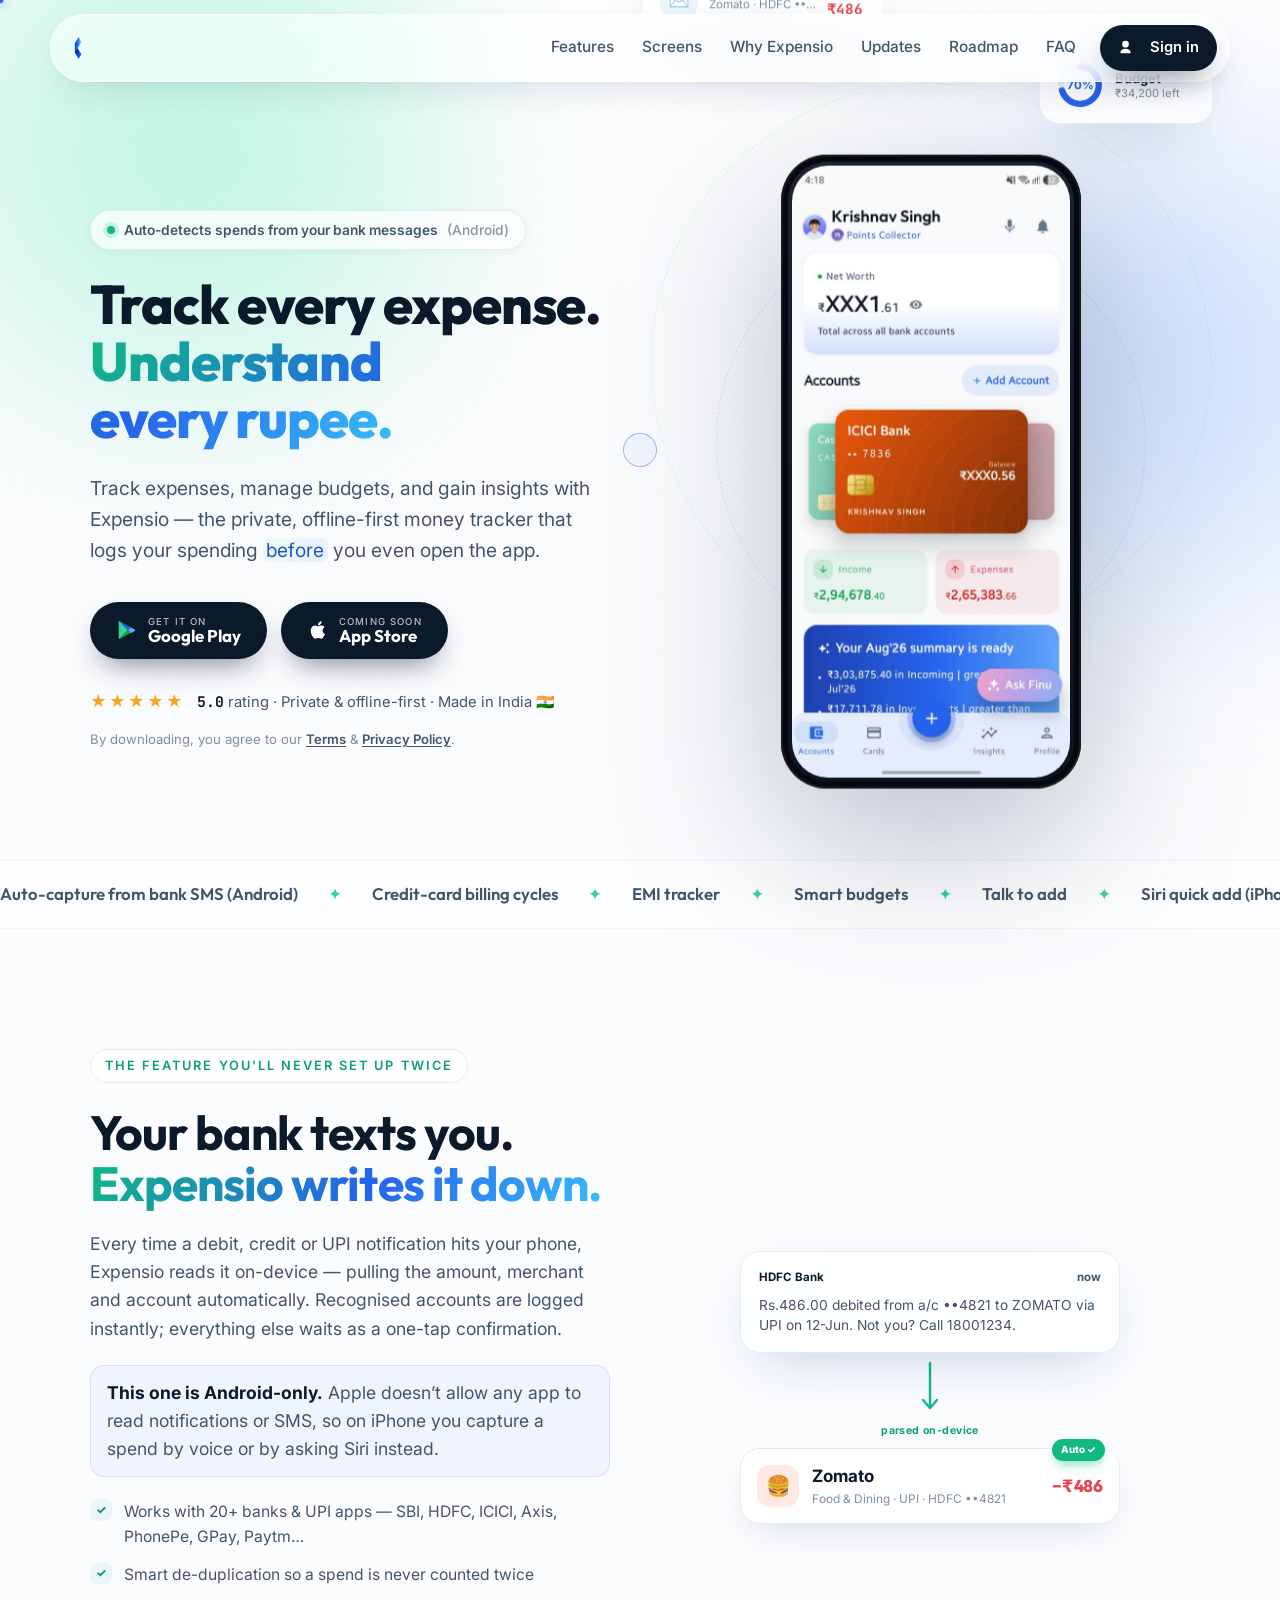
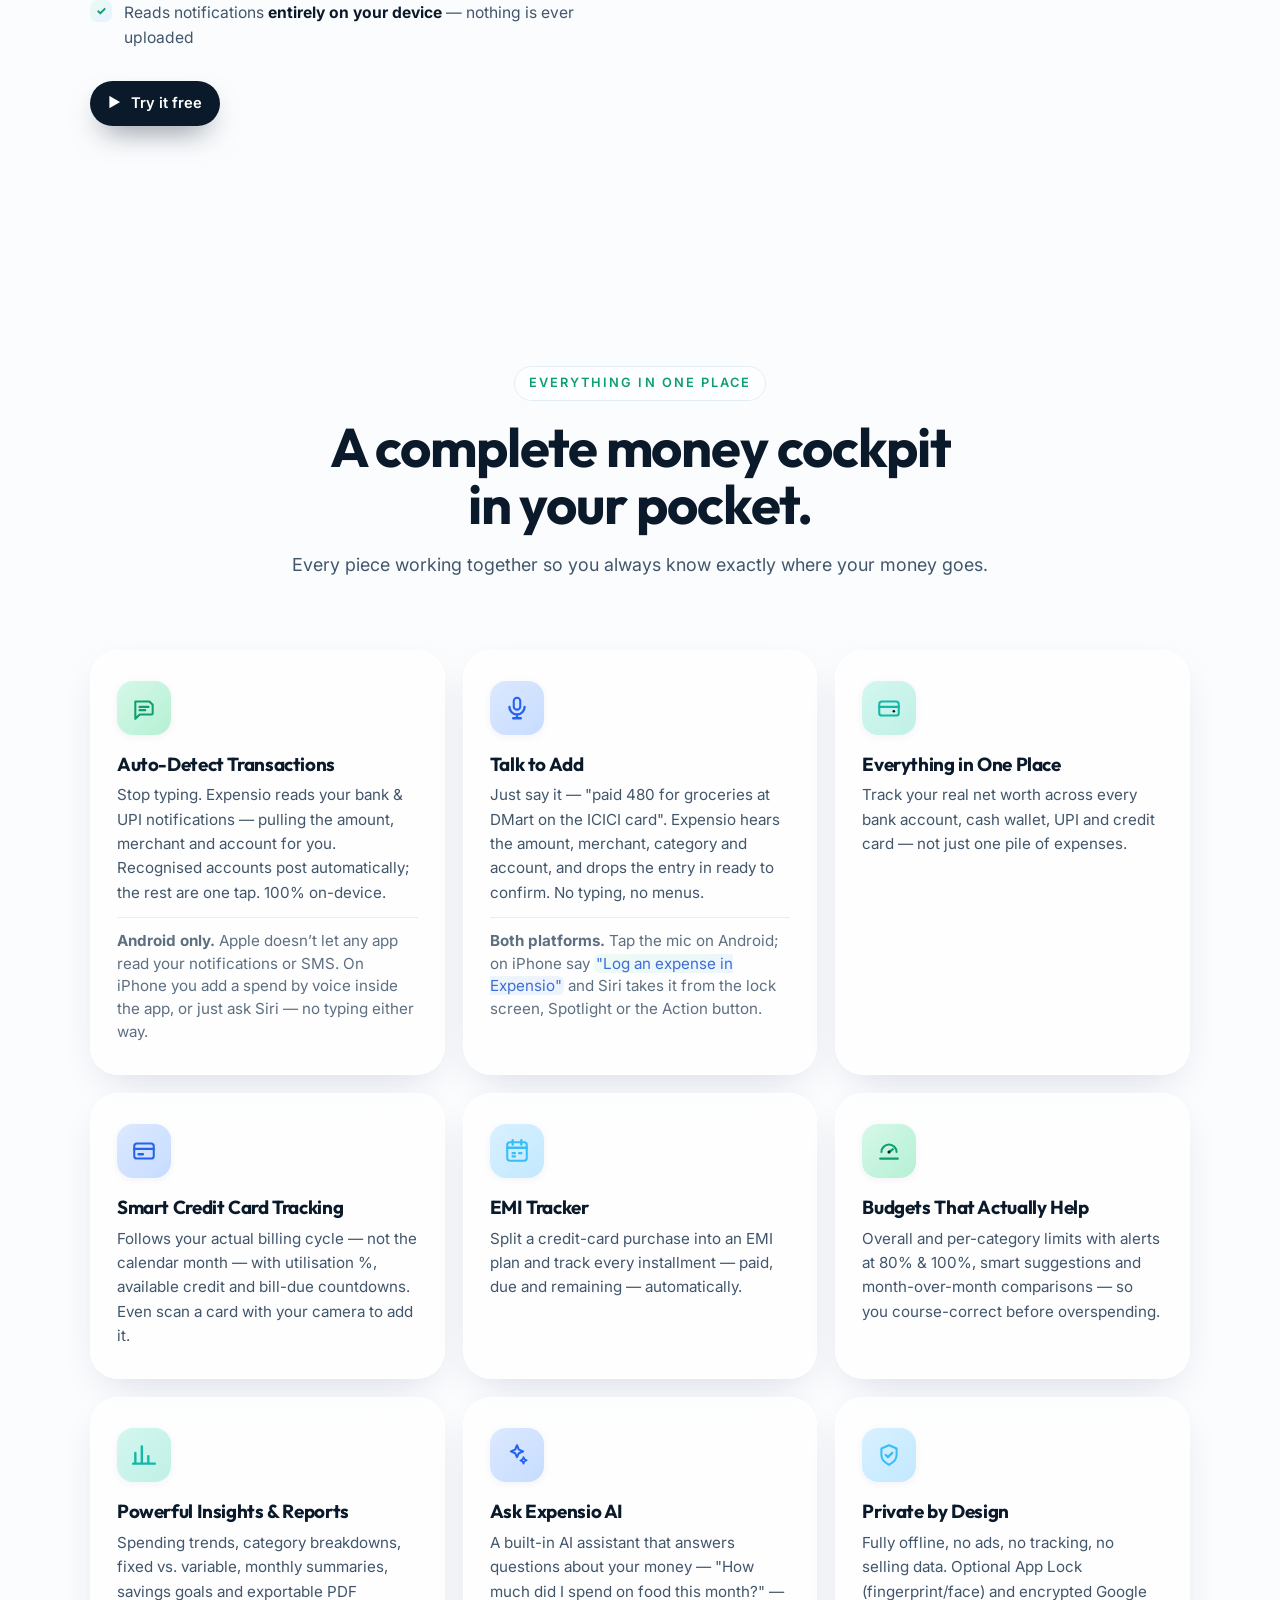
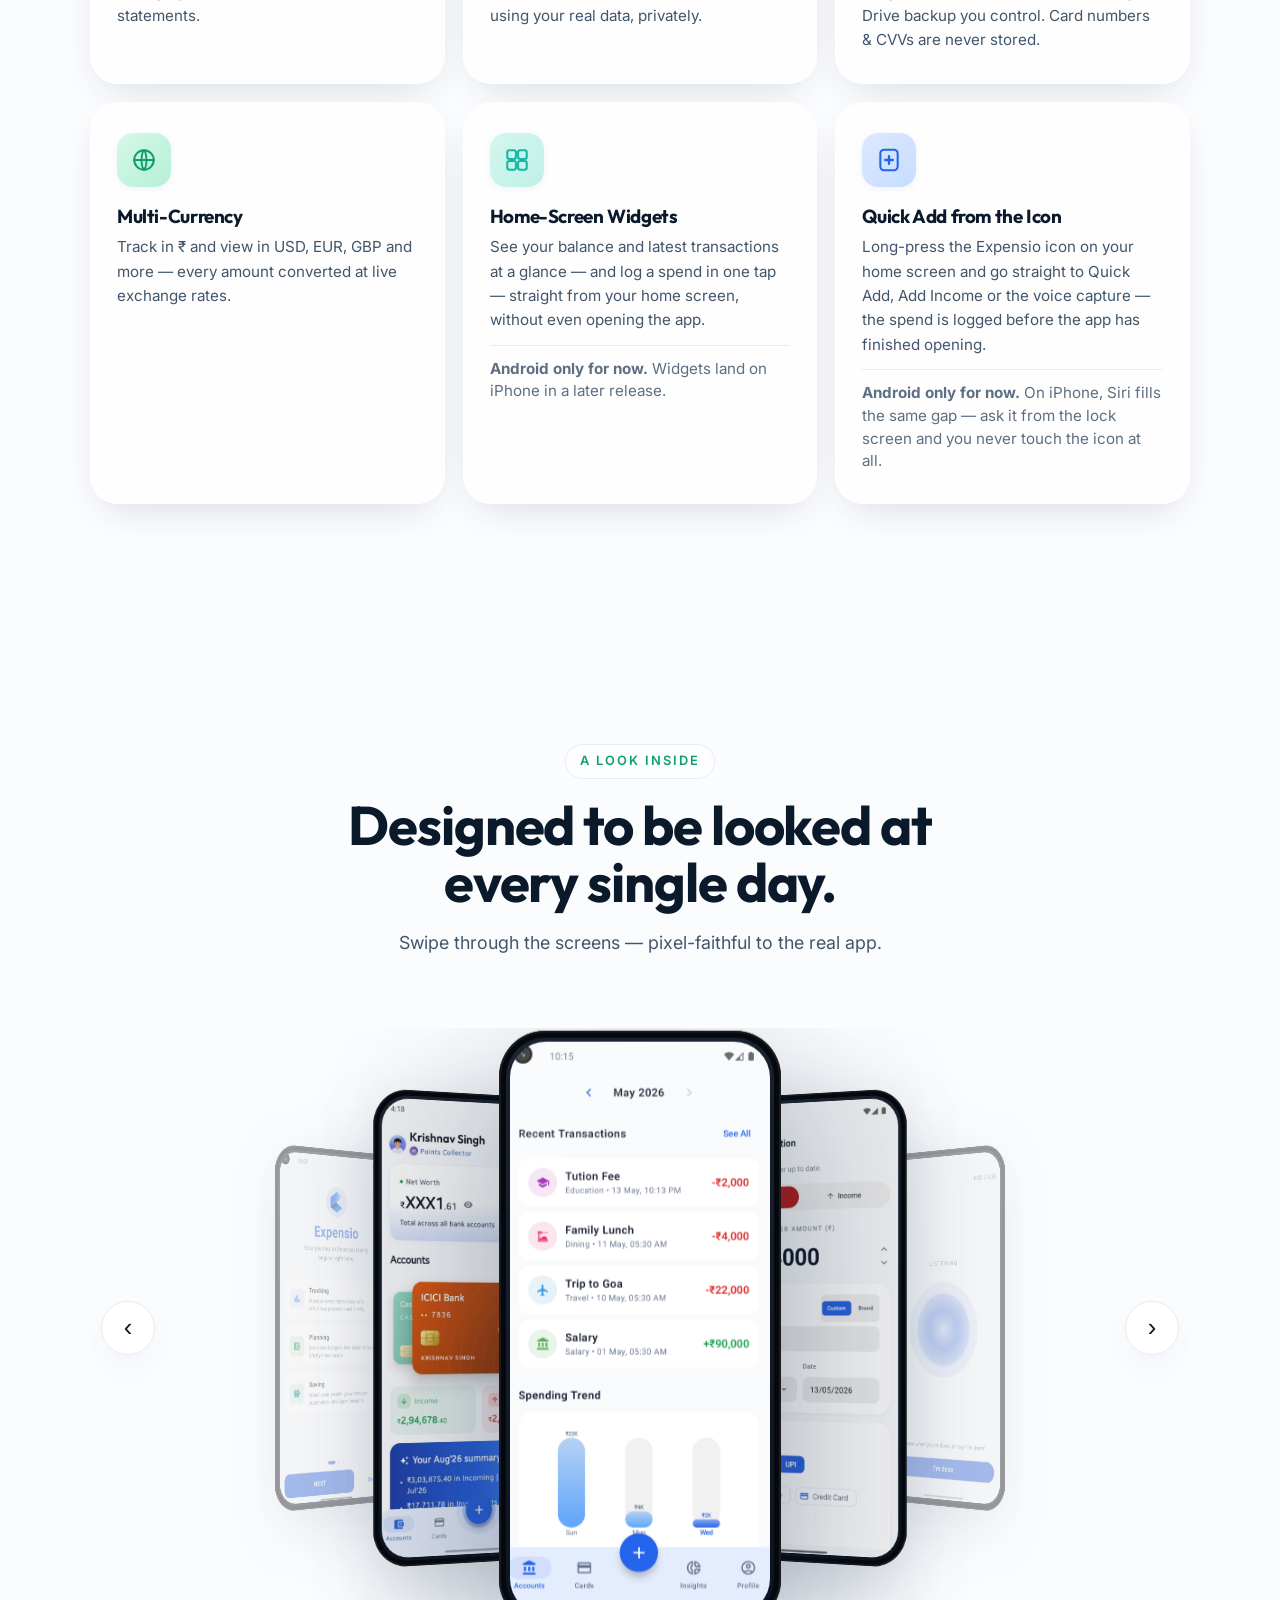
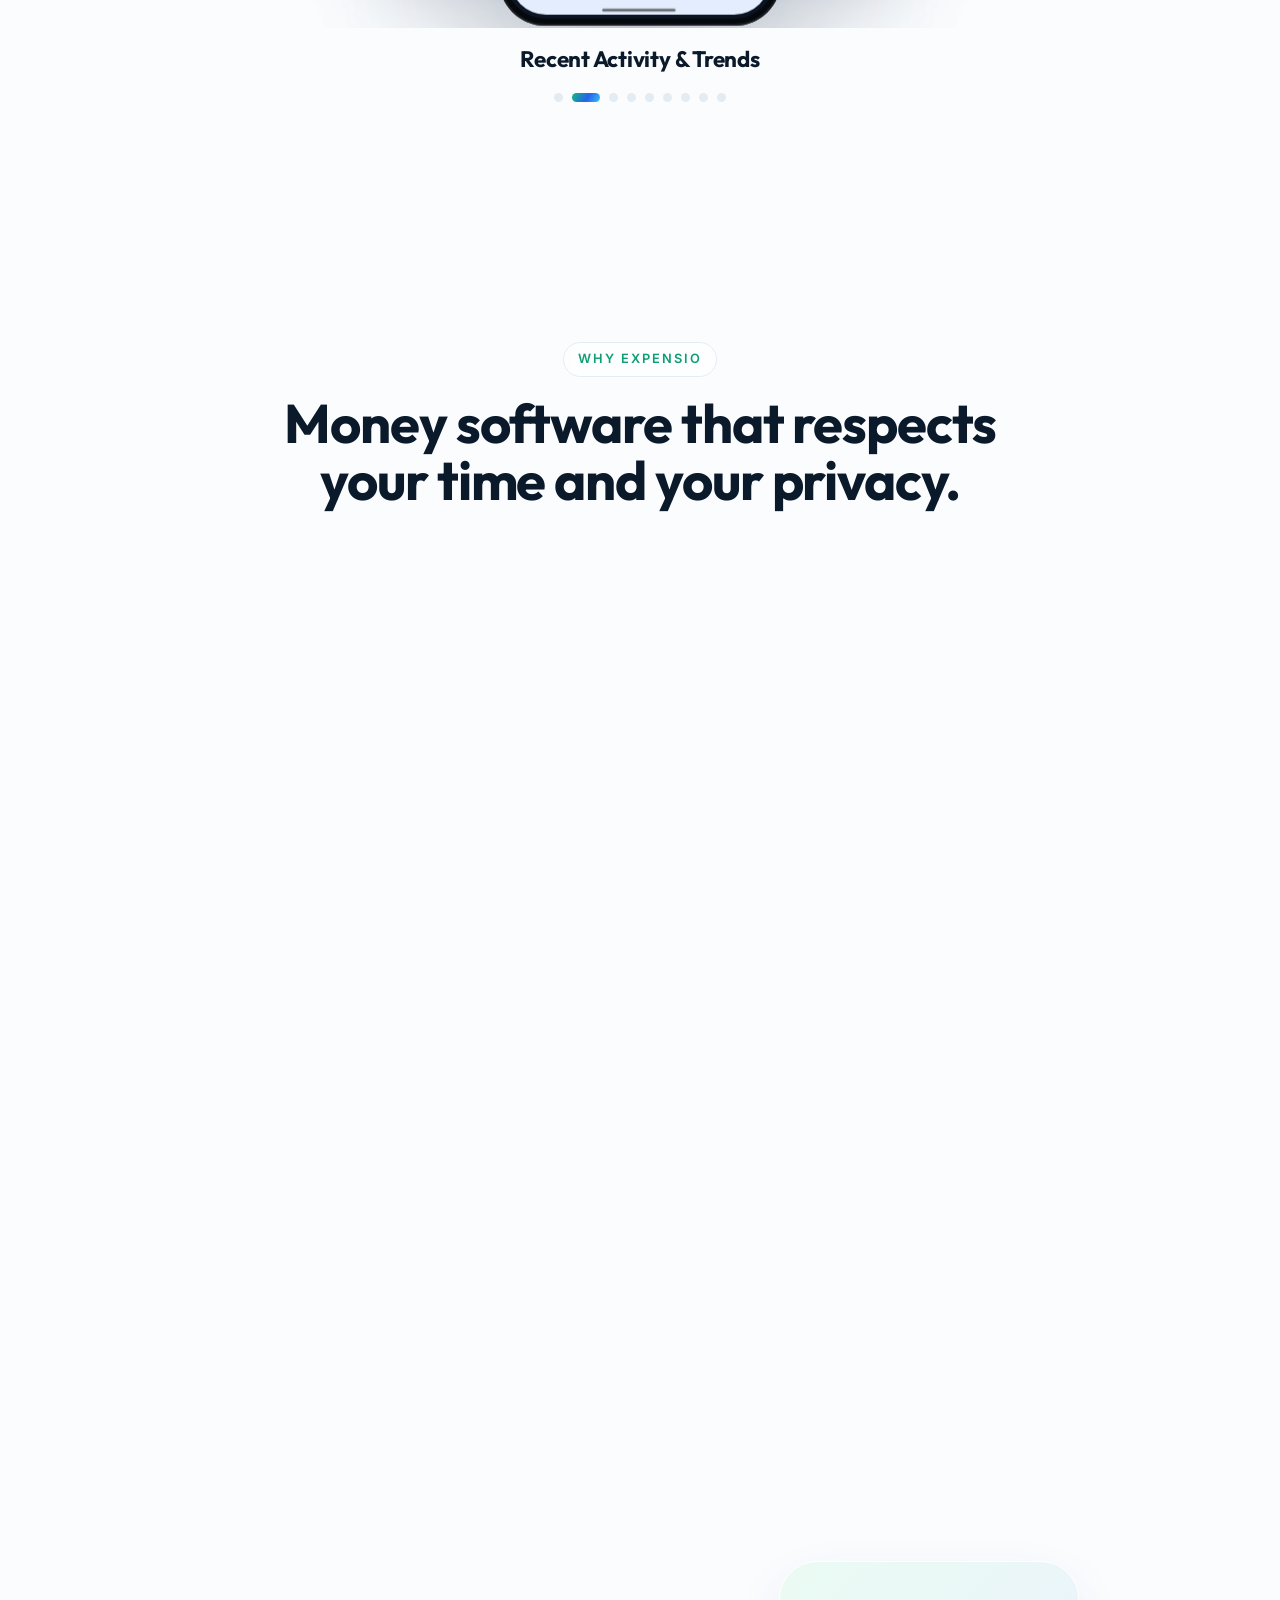
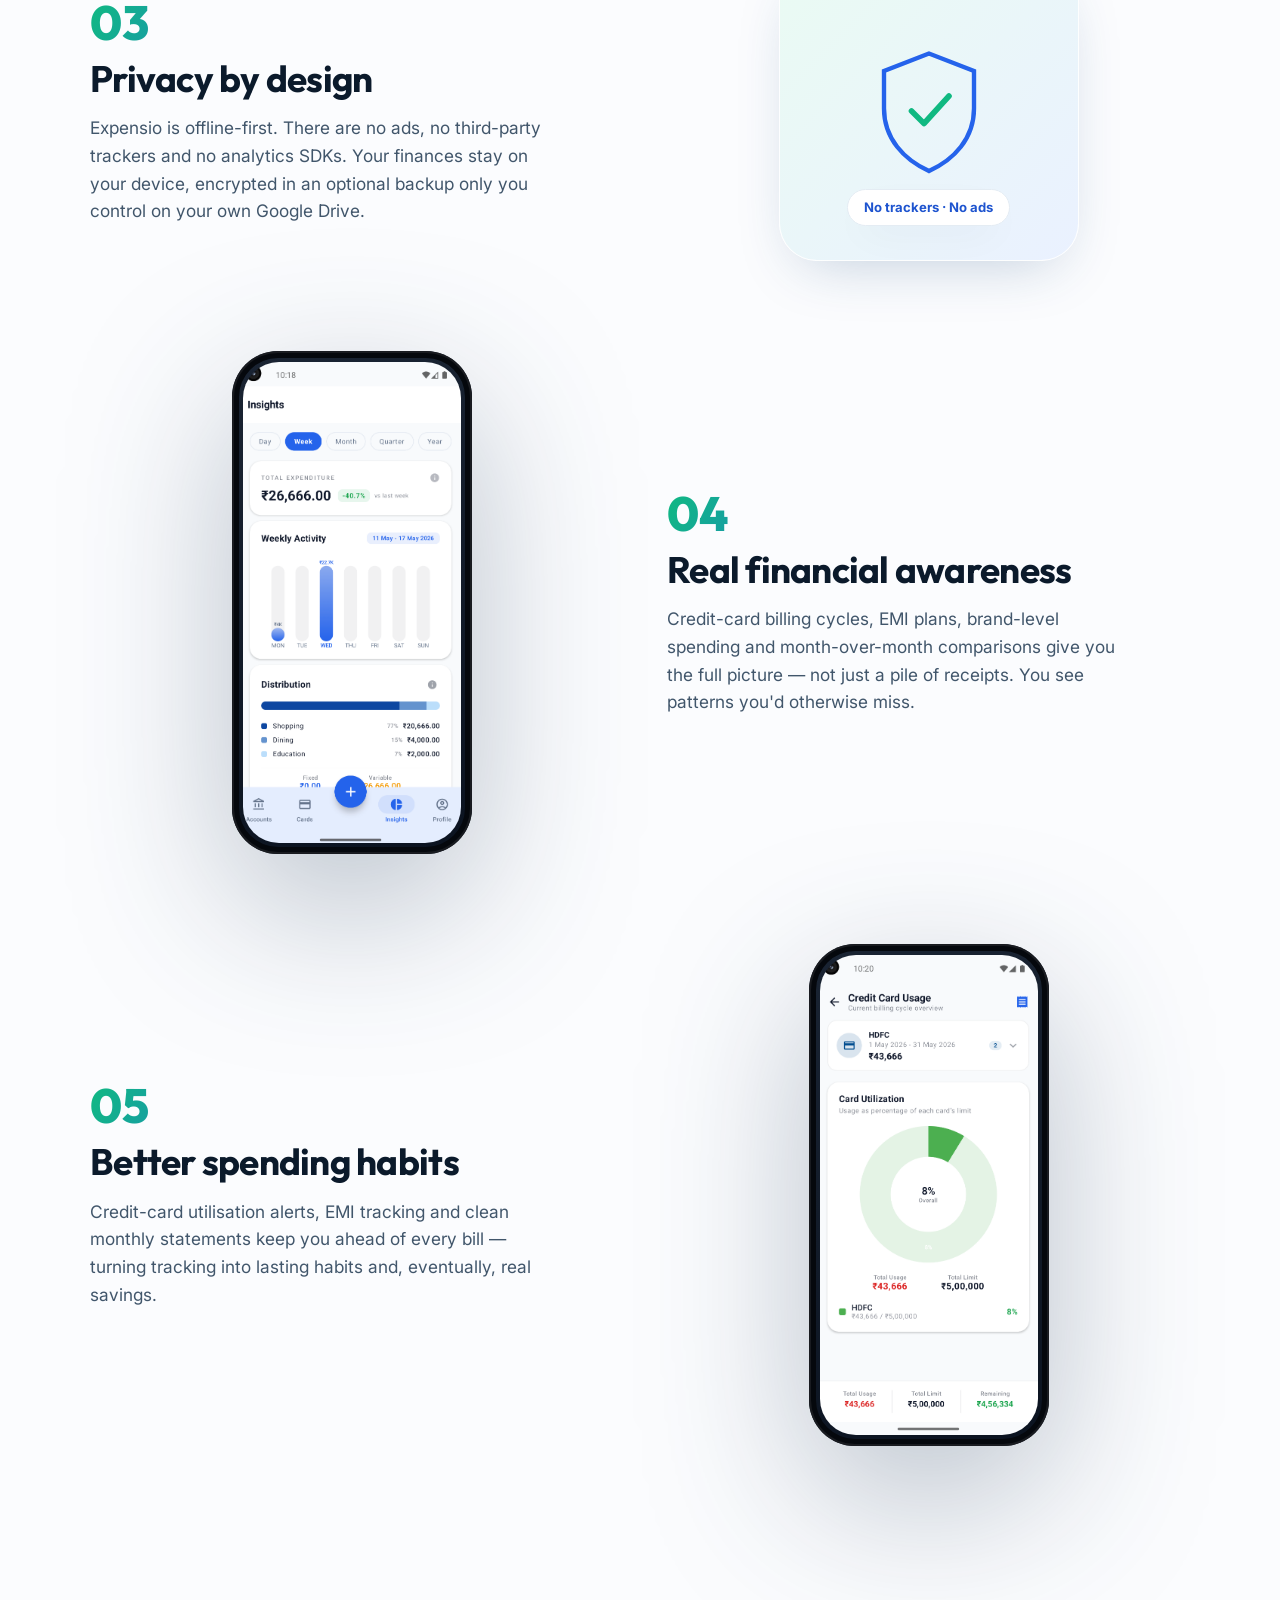
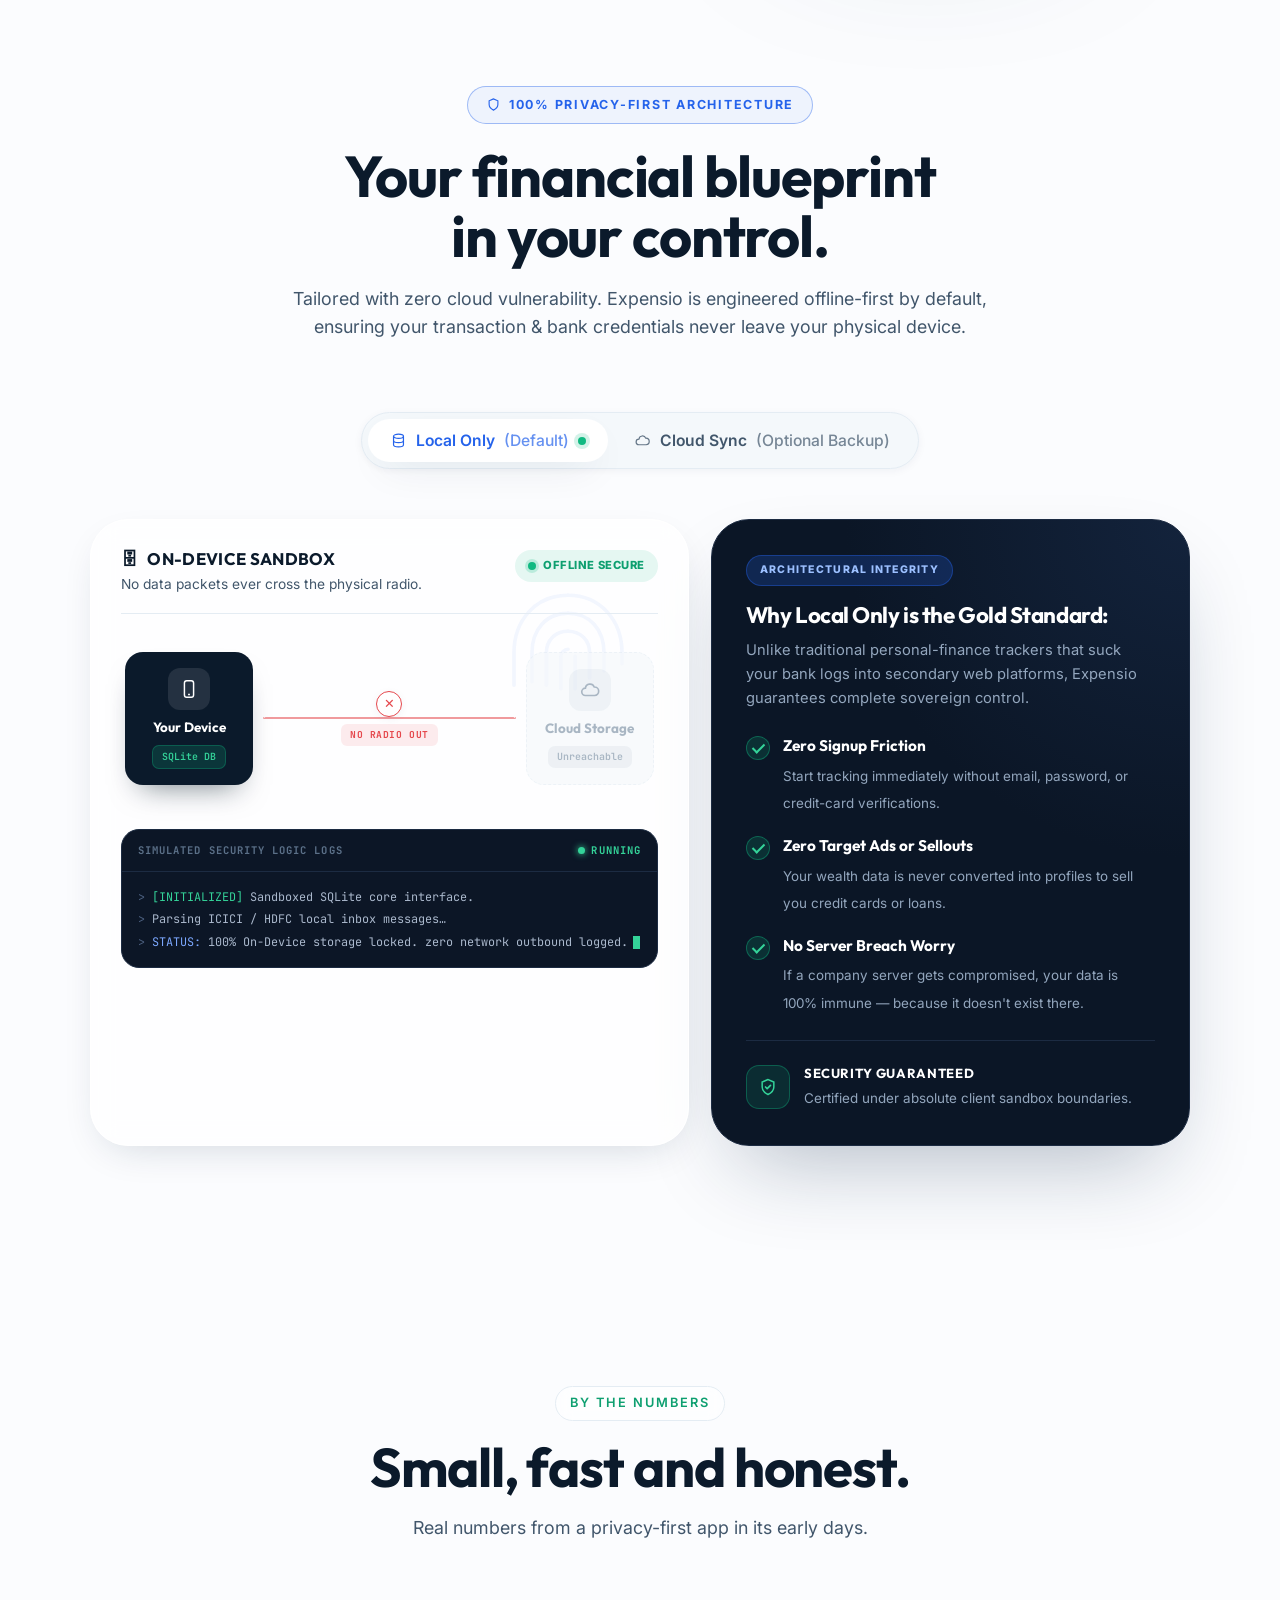
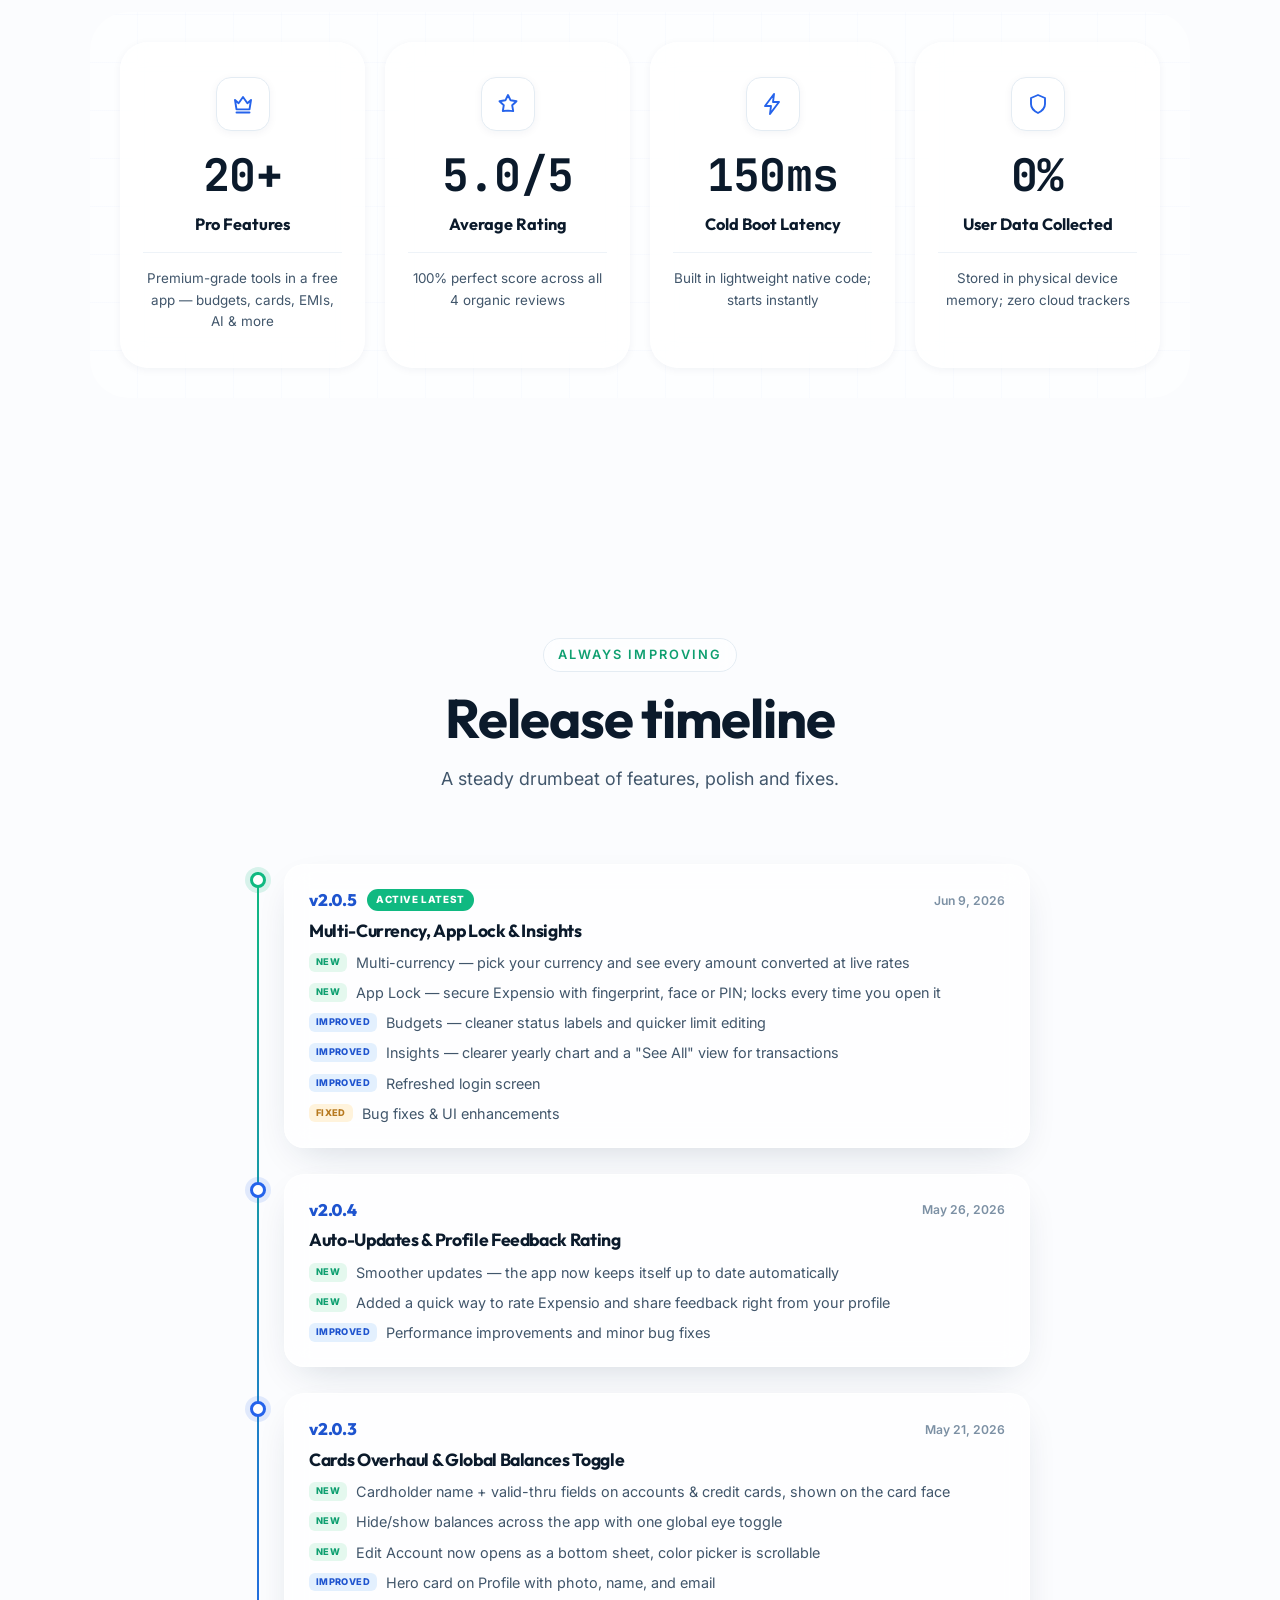
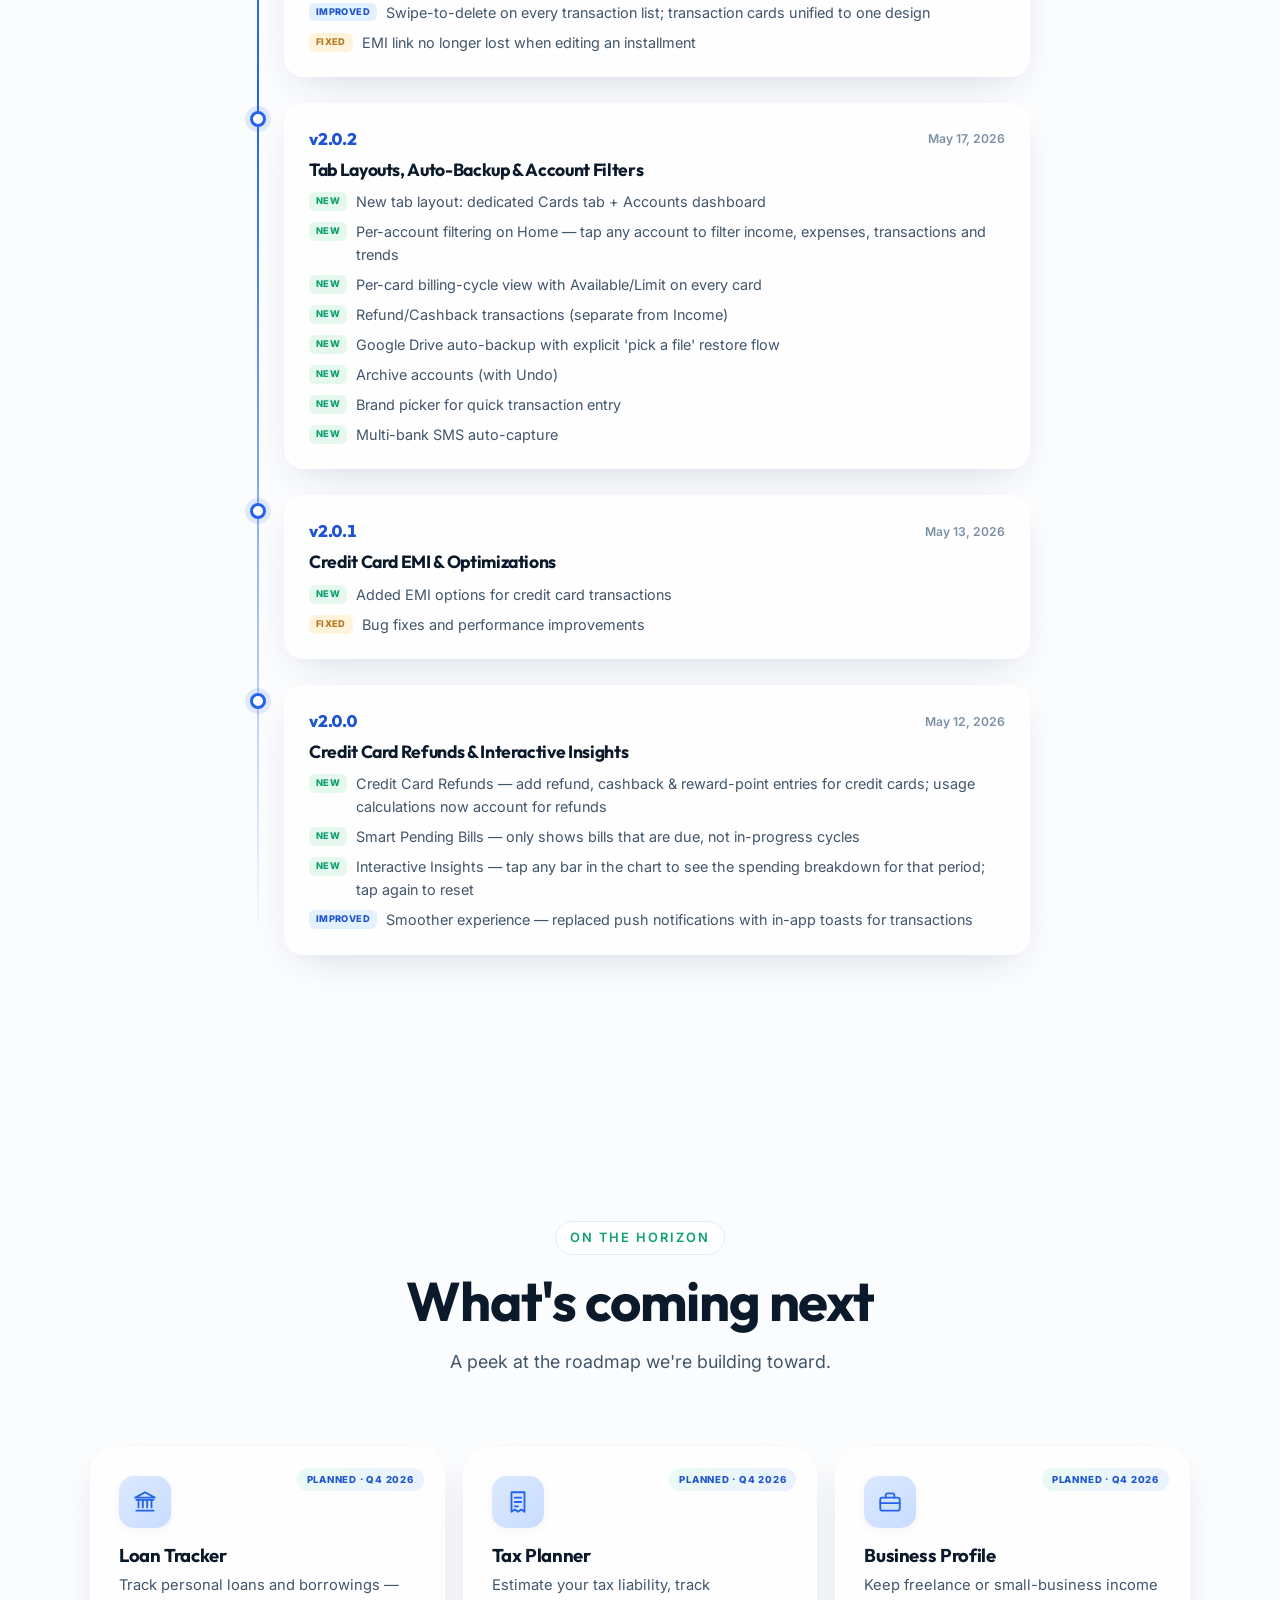
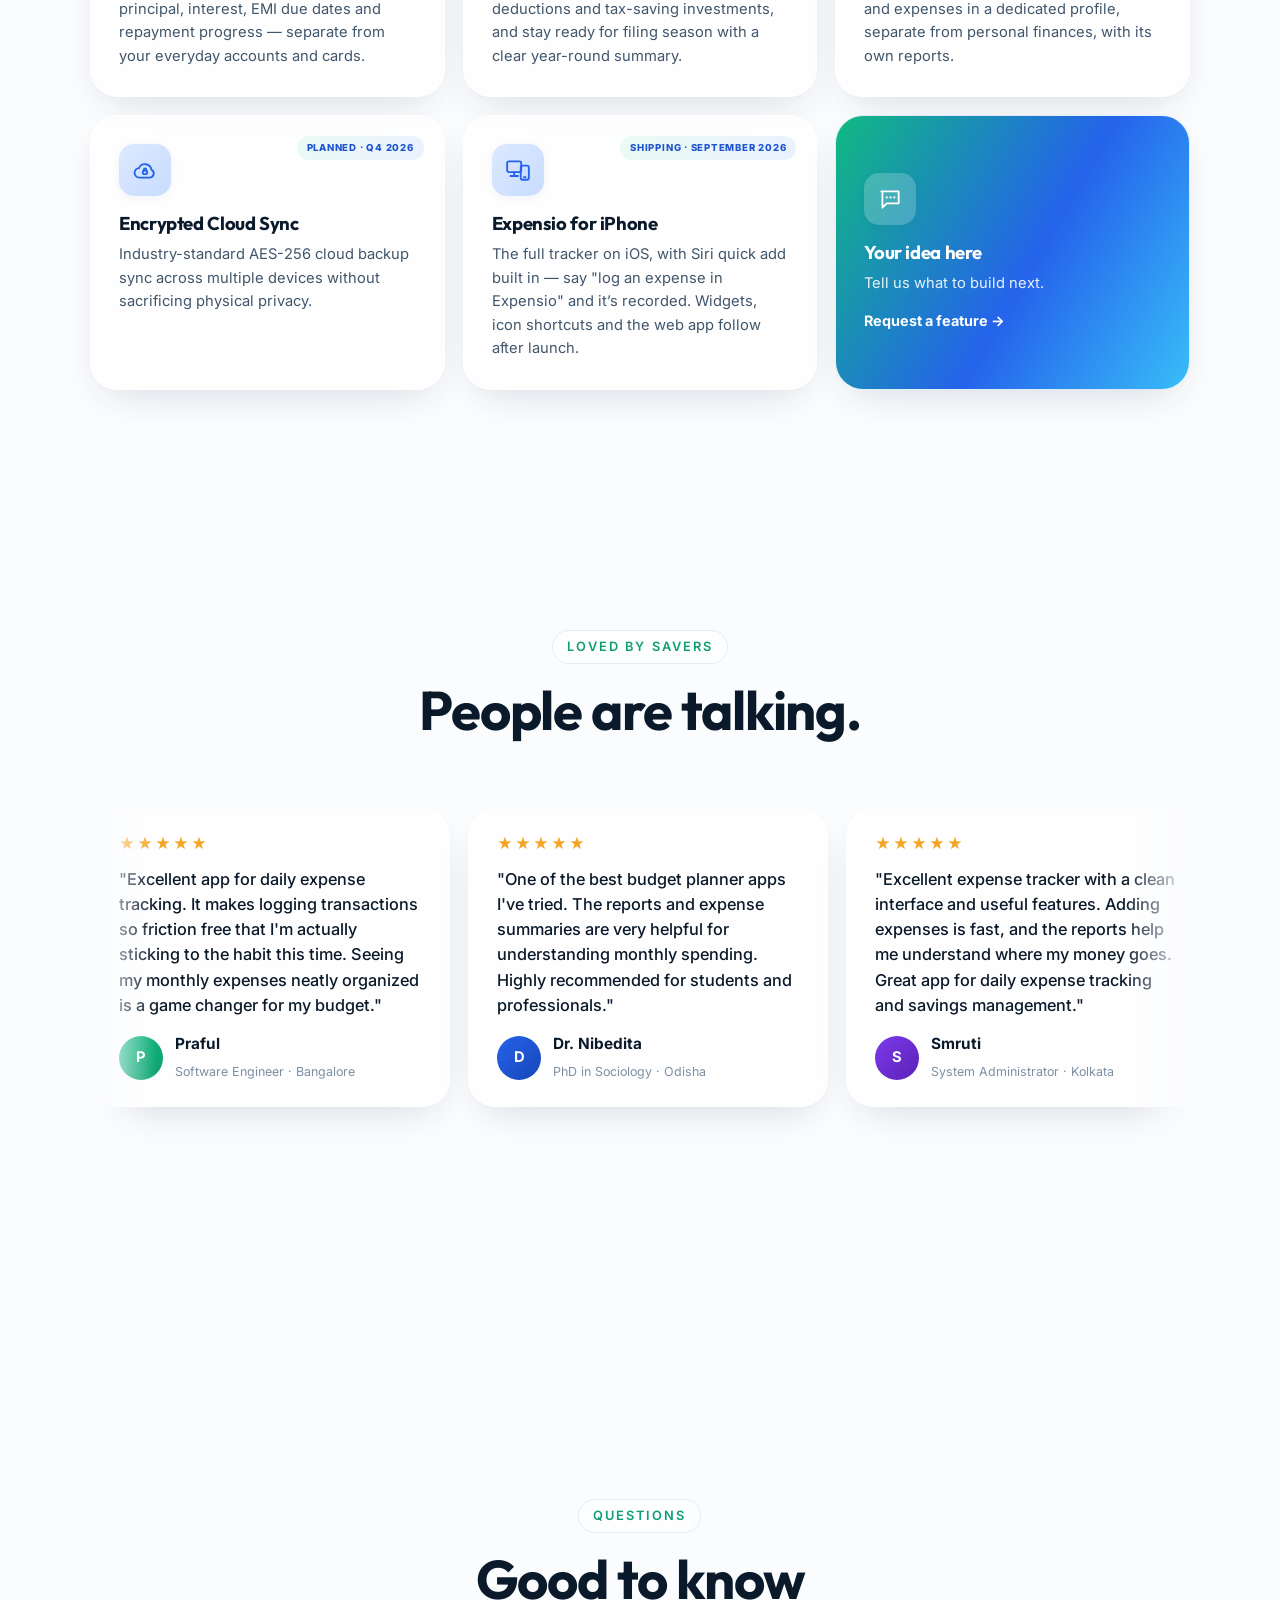
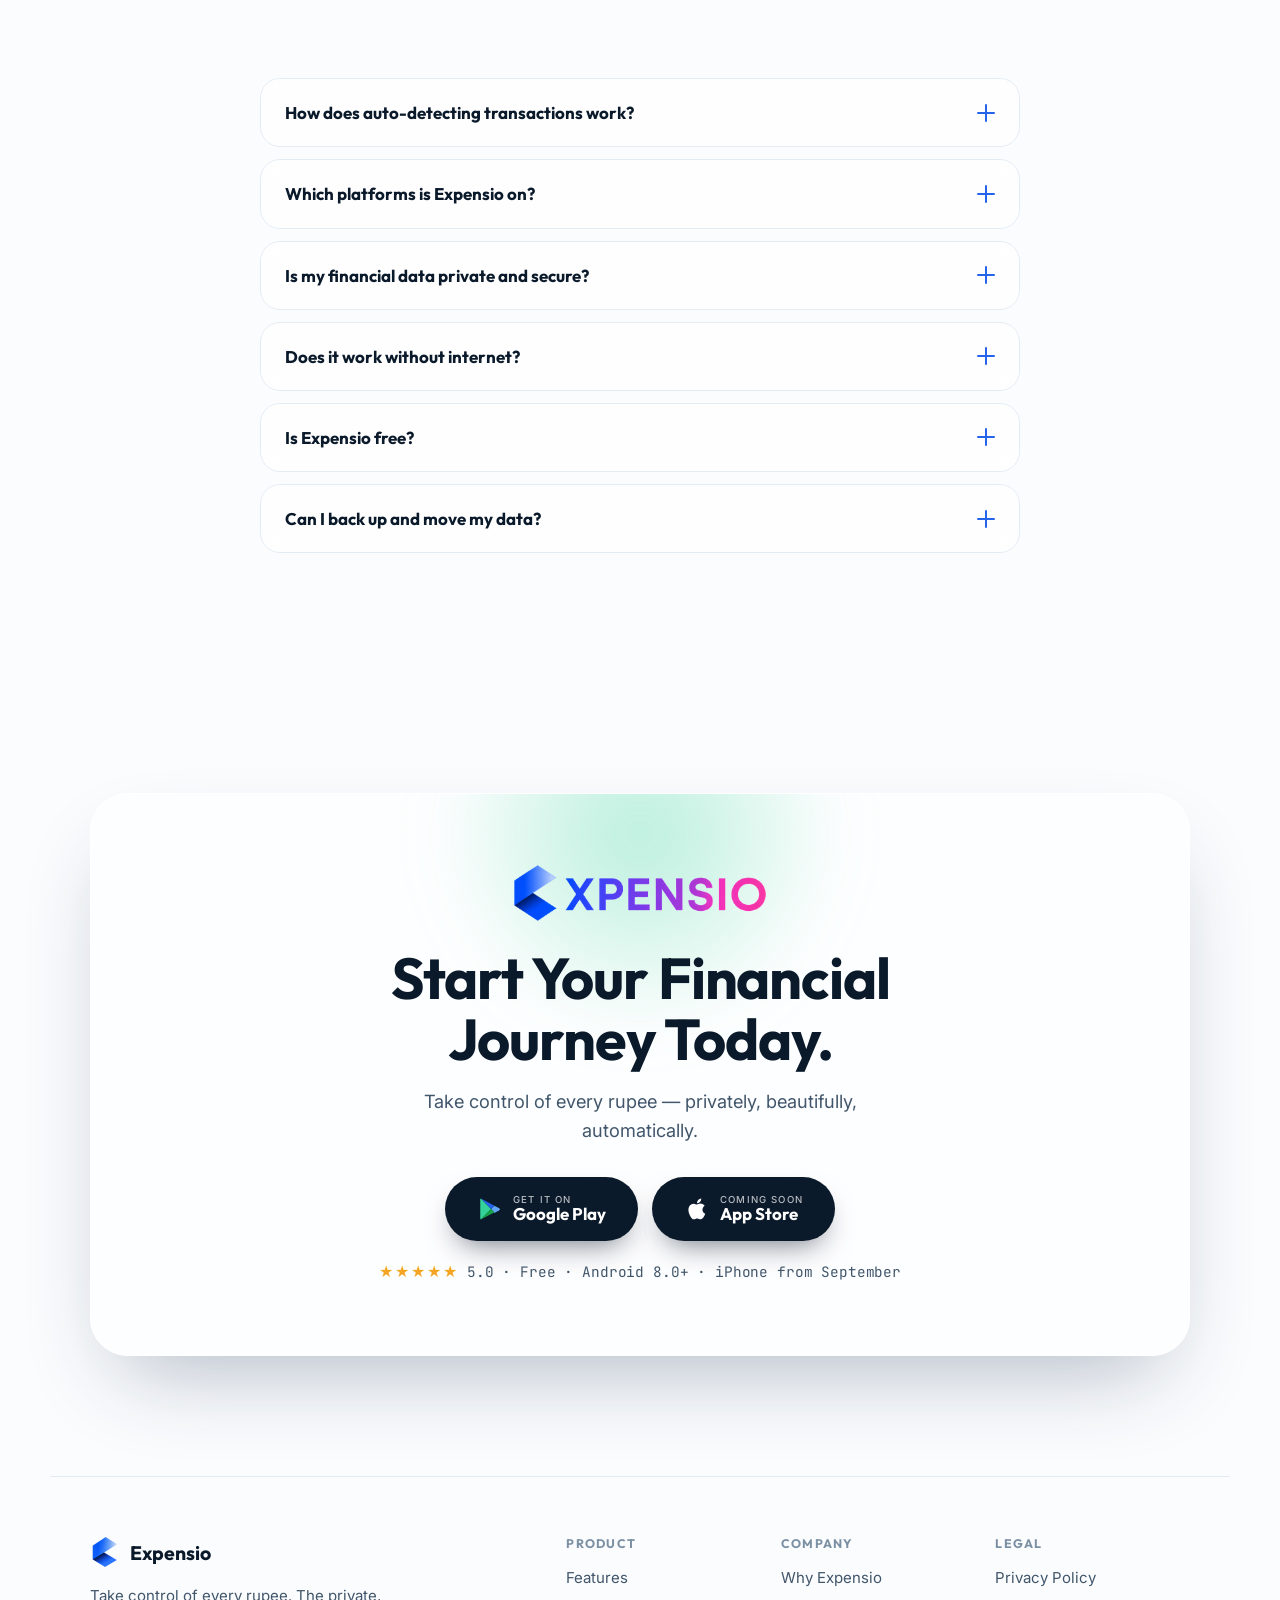
==== index.html @ c3a5a6cb "Add Expensio marketing site and web app Initial upload of the static site (landing page, web app, pr" ====
<!DOCTYPE html>
<html lang="en">
<head>
<meta charset="UTF-8" />
<meta name="viewport" content="width=device-width, initial-scale=1.0" />
<title>Expensio — Take Control of Every Rupee</title>
<meta name="description" content="Expensio automatically detects transactions from your bank messages and tracks expenses, budgets, cards, EMIs and insights — beautifully, privately, offline-first." />

<link rel="icon" type="image/png" href="assets/mark.png?v=20260828" />
<link rel="preconnect" href="https://fonts.googleapis.com" />
<link rel="preconnect" href="https://fonts.gstatic.com" crossorigin />
<link href="https://fonts.googleapis.com/css2?family=Outfit:wght@400;500;600;700;800&family=Inter:wght@400;500;600;700&family=JetBrains+Mono:wght@500;600;700&display=swap" rel="stylesheet" />
<link rel="stylesheet" href="styles.css?v=20260828" />
</head>
<body>

<!-- ░░░ animated gradient mesh background ░░░ -->
<div class="mesh" aria-hidden="true">
  <span class="blob blob--mint"></span>
  <span class="blob blob--blue"></span>
  <span class="blob blob--teal"></span>
  <span class="blob blob--sky"></span>
  <div class="grain"></div>
</div>

<!-- ░░░ NAV ░░░ -->
<header class="nav" id="nav">
  <div class="nav__inner">
    <a href="#top" class="brand brand--anim" aria-label="Expensio — home">
      <picture>
        <source srcset="assets/brand-anim.webp?v=20260828" type="image/webp" />
        <img src="assets/brand-anim.gif?v=20260828" alt="Expensio" class="brand__anim" width="286" height="72" />
      </picture>
    </a>
    <nav class="nav__links">
      <a href="#features">Features</a>
      <a href="#showcase">Screens</a>
      <a href="#why">Why Expensio</a>
      <a href="#updates">Updates</a>
      <a href="#roadmap">Roadmap</a>
      <a href="#faq">FAQ</a>
    </nav>
    <a href="app.html" class="btn btn--play btn--sm nav__cta nav__login">
      <svg viewBox="0 0 18 18" width="15" height="15" aria-hidden="true" style="margin-right:7px"><path fill="#fff" d="M9 9a4 4 0 1 0 0-8 4 4 0 0 0 0 8Zm0 1.5c-3.3 0-6 1.8-6 4V16h12v-1.5c0-2.2-2.7-4-6-4Z"/></svg>
      Sign in
    </a>
    <button class="nav__toggle" aria-label="Toggle menu" aria-expanded="false"><span></span><span></span><span></span></button>
  </div>
</header>

<main id="top">

<!-- ░░░ HERO ░░░ -->
<section class="hero">
  <div class="hero__copy reveal">
    <div class="pill">
      <span class="pill__dot"></span> Auto-detects spends from your bank messages <span class="pill__note">(Android)</span>
    </div>
    <h1 class="hero__title">
      Track every expense.<br/><span class="grad-text">Understand every&nbsp;rupee.</span>
    </h1>
    <p class="hero__sub">
      Track expenses, manage budgets, and gain insights with Expensio —
      the private, offline-first money tracker that logs your spending
      <em>before</em> you even open the app.
    </p>
    <div class="hero__cta">
      <a href="https://play.google.com/store/apps/details?id=com.ozoteaapps.expensio" target="_blank" rel="noopener" class="btn btn--play">
        <span class="btn__pg-ico" aria-hidden="true">
          <svg viewBox="0 0 24 24" width="22" height="22"><path fill="#34D399" d="M3.6 2.3 13 12 3.6 21.7a1 1 0 0 1-.6-.9V3.2a1 1 0 0 1 .6-.9Z"/><path fill="#60A5FA" d="m13 12 3.1-3.1 4.4 2.5a1 1 0 0 1 0 1.7l-4.4 2.5L13 12Z"/><path fill="#2563EB" d="M3.6 2.3 16.1 8.9 13 12 3.6 2.3Z"/><path fill="#16A34A" d="M3.6 21.7 13 12l3.1 3.1L3.6 21.7Z"/></svg>
        </span>
        <span class="btn__pg-txt"><small>GET IT ON</small><strong>Google Play</strong></span>
      </a>
      <button type="button" class="btn btn--appstore" data-coming-soon>
        <span class="btn__pg-ico" aria-hidden="true"><svg viewBox="0 0 24 24" width="22" height="22" fill="currentColor"><path d="M17.05 12.53c-.02-2.4 1.96-3.55 2.05-3.61-1.12-1.63-2.86-1.86-3.48-1.88-1.48-.15-2.89.87-3.64.87-.75 0-1.91-.85-3.14-.83-1.61.02-3.1.94-3.93 2.38-1.68 2.91-.43 7.22 1.2 9.58.8 1.16 1.75 2.46 3 2.41 1.2-.05 1.66-.78 3.11-.78 1.45 0 1.86.78 3.13.75 1.29-.02 2.11-1.18 2.9-2.34.91-1.34 1.29-2.64 1.31-2.71-.03-.01-2.51-.96-2.53-3.84Z"/><path d="M14.9 5.36c.66-.8 1.11-1.91.99-3.02-.95.04-2.11.63-2.79 1.43-.61.71-1.15 1.85-1.01 2.94 1.07.08 2.15-.54 2.81-1.35Z"/></svg></span>
        <span class="btn__pg-txt"><small>Coming soon</small><strong>App Store</strong></span>
      </button>
    </div>
    <div class="hero__trust">
      <div class="stars" aria-label="5.0 out of 5 stars">★★★★★</div>
      <span><strong>5.0</strong> rating · Private &amp; offline-first · Made in India 🇮🇳</span>
    </div>
    <p class="hero__legal">By downloading, you agree to our <a href="terms.html">Terms</a> &amp; <a href="privacy.html">Privacy Policy</a>.</p>
  </div>

  <!-- floating device + finance widgets -->
  <div class="hero__stage reveal" data-parallax-scope>
    <span class="orbit orbit--1" data-parallax="0.05"></span>
    <span class="orbit orbit--2" data-parallax="0.09"></span>

    <!-- floating glass widget: spend chart -->
    <div class="floatcard floatcard--chart" data-parallax="0.16">
      <div class="floatcard__head">
        <span>This Month</span>
        <b class="up">▲ 12%</b>
      </div>
      <div class="spark">
        <svg viewBox="0 0 120 48" preserveAspectRatio="none">
          <defs><linearGradient id="sg" x1="0" x2="0" y1="0" y2="1">
            <stop offset="0" stop-color="#10B981" stop-opacity=".35"/>
            <stop offset="1" stop-color="#10B981" stop-opacity="0"/></linearGradient></defs>
          <path d="M0 38 L18 30 L36 34 L54 18 L72 24 L90 9 L120 14 L120 48 L0 48 Z" fill="url(#sg)"/>
          <path d="M0 38 L18 30 L36 34 L54 18 L72 24 L90 9 L120 14" fill="none" stroke="#10B981" stroke-width="2.4" stroke-linecap="round" stroke-linejoin="round"/>
        </svg>
      </div>
    </div>

    <!-- floating glass widget: incoming transaction (auto-detect) -->
    <div class="floatcard floatcard--txn" data-parallax="0.22">
      <div class="txn__ico">📩</div>
      <div class="txn__body">
        <span class="txn__t">Auto-captured</span>
        <span class="txn__m">Zomato · HDFC ••4821</span>
      </div>
      <div class="txn__amt">−₹486</div>
    </div>

    <!-- floating glass widget: budget ring -->
    <div class="floatcard floatcard--ring" data-parallax="0.13">
      <div class="ring">
        <svg viewBox="0 0 44 44">
          <circle cx="22" cy="22" r="18" fill="none" stroke="#E6EEF6" stroke-width="6"/>
          <circle cx="22" cy="22" r="18" fill="none" stroke="#2563EB" stroke-width="6" stroke-linecap="round" stroke-dasharray="113" stroke-dashoffset="34" transform="rotate(-90 22 22)"/>
        </svg>
        <b>70%</b>
      </div>
      <div class="ring__lbl"><span>Budget</span><small>₹34,200 left</small></div>
    </div>

    <!-- the phone -->
    <div class="phone phone--hero" data-parallax="0.04">
      <div class="phone__frame">
        <div class="phone__notch"></div>
        <div class="phone__screen phone__screen--img"><img src="assets/shots/home.png?v=20260828" alt="Expensio dashboard showing net worth, accounts and recent transactions" loading="eager" /></div>
      </div>
    </div>
  </div>
</section>

<!-- ░░░ MARQUEE / TRUST STRIP ░░░ -->
<section class="strip">
  <div class="strip__track">
    <span>Auto-capture from bank SMS (Android)</span><i>✦</i>
    <span>Credit-card billing cycles</span><i>✦</i>
    <span>EMI tracker</span><i>✦</i>
    <span>Smart budgets</span><i>✦</i>
    <span>Talk to add</span><i>✦</i>
    <span>Siri quick add (iPhone)</span><i>✦</i>
    <span>Expensio AI</span><i>✦</i>
    <span>100% offline</span><i>✦</i>
    <span>Google Drive backup</span><i>✦</i>
    <span>Multi-currency</span><i>✦</i>
    <!-- duplicate for seamless loop -->
    <span>Auto-capture from bank SMS (Android)</span><i>✦</i>
    <span>Credit-card billing cycles</span><i>✦</i>
    <span>EMI tracker</span><i>✦</i>
    <span>Smart budgets</span><i>✦</i>
    <span>Talk to add</span><i>✦</i>
    <span>Siri quick add (iPhone)</span><i>✦</i>
    <span>Expensio AI</span><i>✦</i>
    <span>100% offline</span><i>✦</i>
    <span>Google Drive backup</span><i>✦</i>
    <span>Multi-currency</span><i>✦</i>
  </div>
</section>

<!-- ░░░ HERO FEATURE: AUTO-DETECT ░░░ -->
<section class="autodetect" id="autodetect">
  <div class="autodetect__copy reveal">
    <span class="eyebrow">The feature you'll never set up twice</span>
    <h2>Your bank texts you.<br/><span class="grad-text">Expensio writes it down.</span></h2>
    <p>
      Every time a debit, credit or UPI notification hits your phone, Expensio reads it
      on-device — pulling the amount, merchant and account automatically. Recognised
      accounts are logged instantly; everything else waits as a one-tap confirmation.
    </p>
    <p class="autodetect__plat"><strong>This one is Android-only.</strong> Apple doesn’t allow any app to read notifications or SMS, so on iPhone you capture a spend by voice or by asking Siri instead.</p>
    <ul class="ticks">
      <li>Works with 20+ banks &amp; UPI apps — SBI, HDFC, ICICI, Axis, PhonePe, GPay, Paytm…</li>
      <li>Smart de-duplication so a spend is never counted twice</li>
      <li>Reads notifications <strong>entirely on your device</strong> — nothing is ever uploaded</li>
    </ul>
    <a href="#download" class="btn btn--play btn--sm">
      <span class="btn__pg">▶</span> Try it free
    </a>
  </div>

  <div class="autodetect__demo reveal">
    <div class="banknotif">
      <div class="banknotif__bar"><span class="banknotif__app">HDFC Bank</span><span class="banknotif__time">now</span></div>
      <p>Rs.486.00 debited from a/c ••4821 to ZOMATO via UPI on 12-Jun. Not you? Call 18001234.</p>
    </div>
    <div class="flowarrow">
      <svg viewBox="0 0 24 60" width="24" height="60"><path d="M12 2 V46 M5 39 l7 8 7-8" fill="none" stroke="#10B981" stroke-width="2.4" stroke-linecap="round" stroke-linejoin="round"/></svg>
      <span class="flowarrow__lbl">parsed on-device</span>
    </div>
    <div class="capturedrow">
      <div class="capturedrow__ico">🍔</div>
      <div class="capturedrow__b">
        <span class="capturedrow__t">Zomato</span>
        <span class="capturedrow__s">Food &amp; Dining · UPI · HDFC ••4821</span>
      </div>
      <div class="capturedrow__amt">−₹486</div>
      <div class="capturedrow__badge">Auto ✓</div>
    </div>
  </div>
</section>

<!-- ░░░ FEATURES ░░░ -->
<section class="features" id="features">
  <header class="sec-head reveal">
    <span class="eyebrow">Everything in one place</span>
    <h2>A complete money cockpit<br/>in your pocket.</h2>
    <p class="sec-sub">Every piece working together so you always know exactly where your money goes.</p>
  </header>

  <div class="fgrid">
    <article class="fcard reveal" style="--i:0">
      <div class="fcard__ico ico--green">
        <svg viewBox="0 0 24 24"><path d="M4 6h13l3 3v8a1 1 0 0 1-1 1H8l-4 4V6Z"/><path d="M8 11h8M8 14h5" stroke-width="2.2"/></svg>
      </div>
      <h3>Auto-Detect Transactions</h3>
      <p>Stop typing. Expensio reads your bank &amp; UPI notifications — pulling the amount, merchant and account for you. Recognised accounts post automatically; the rest are one tap. 100% on-device.</p>
      <p class="fcard__note"><strong>Android only.</strong> Apple doesn’t let any app read your notifications or SMS. On iPhone you add a spend by voice inside the app, or just ask Siri — no typing either way.</p>
    </article>
    <article class="fcard reveal" style="--i:1">
      <div class="fcard__ico ico--blue">
        <svg viewBox="0 0 24 24"><rect x="9" y="2.5" width="6" height="11" rx="3"/><path d="M5 11a7 7 0 0 0 14 0M12 18v3.5M8.5 21.5h7" stroke-width="2.2"/></svg>
      </div>
      <h3>Talk to Add</h3>
      <p>Just say it — "paid 480 for groceries at DMart on the ICICI card". Expensio hears the amount, merchant, category and account, and drops the entry in ready to confirm. No typing, no menus.</p>
      <p class="fcard__note"><strong>Both platforms.</strong> Tap the mic on Android; on iPhone say <em>"Log an expense in Expensio"</em> and Siri takes it from the lock screen, Spotlight or the Action button.</p>
    </article>
    <article class="fcard reveal" style="--i:2">
      <div class="fcard__ico ico--mint">
        <svg viewBox="0 0 24 24"><rect x="3" y="6" width="18" height="13" rx="2.5"/><path d="M3 11h18" stroke-width="2.2"/><circle cx="16.5" cy="15" r="1.2" fill="currentColor" stroke="none"/></svg>
      </div>
      <h3>Everything in One Place</h3>
      <p>Track your real net worth across every bank account, cash wallet, UPI and credit card — not just one pile of expenses.</p>
    </article>
    <article class="fcard reveal" style="--i:3">
      <div class="fcard__ico ico--blue">
        <svg viewBox="0 0 24 24"><rect x="3" y="5" width="18" height="14" rx="2.5"/><path d="M3 10h18M7 15h4" stroke-width="2.2"/></svg>
      </div>
      <h3>Smart Credit Card Tracking</h3>
      <p>Follows your actual billing cycle — not the calendar month — with utilisation %, available credit and bill-due countdowns. Even scan a card with your camera to add it.</p>
    </article>
    <article class="fcard reveal" style="--i:4">
      <div class="fcard__ico ico--sky">
        <svg viewBox="0 0 24 24"><rect x="3" y="4" width="18" height="17" rx="2.5"/><path d="M3 9h18M8 2v4M16 2v4M8 14h2M14 14h2M8 17h2" stroke-width="2.2"/></svg>
      </div>
      <h3>EMI Tracker</h3>
      <p>Split a credit-card purchase into an EMI plan and track every installment — paid, due and remaining — automatically.</p>
    </article>
    <article class="fcard reveal" style="--i:5">
      <div class="fcard__ico ico--green">
        <svg viewBox="0 0 24 24"><path d="M5 13a7 7 0 0 1 14 0"/><path d="M12 13l3.5-2.5" stroke-width="2.2"/><circle cx="12" cy="13" r="1.4" fill="currentColor" stroke="none"/><path d="M4 19h16" stroke-width="2.2"/></svg>
      </div>
      <h3>Budgets That Actually Help</h3>
      <p>Overall and per-category limits with alerts at 80% &amp; 100%, smart suggestions and month-over-month comparisons — so you course-correct before overspending.</p>
    </article>
    <article class="fcard reveal" style="--i:6">
      <div class="fcard__ico ico--mint">
        <svg viewBox="0 0 24 24"><path d="M4 20V10M10 20V4M16 20v-7M22 20H2" stroke-width="2.2"/></svg>
      </div>
      <h3>Powerful Insights &amp; Reports</h3>
      <p>Spending trends, category breakdowns, fixed vs. variable, monthly summaries, savings goals and exportable PDF statements.</p>
    </article>
    <article class="fcard reveal" style="--i:7">
      <div class="fcard__ico ico--blue">
        <svg viewBox="0 0 24 24"><path d="M12 3l1.7 4 4 1.7-4 1.7L12 14l-1.7-3.6-4-1.7 4-1.7L12 3Z"/><path d="M18 14l.9 2 2 .9-2 .9L18 20l-.9-2.1-2-.9 2-.9.9-2.1Z" stroke-width="1.6"/></svg>
      </div>
      <h3>Ask Expensio AI</h3>
      <p>A built-in AI assistant that answers questions about your money — "How much did I spend on food this month?" — using your real data, privately.</p>
    </article>
    <article class="fcard reveal" style="--i:8">
      <div class="fcard__ico ico--sky">
        <svg viewBox="0 0 24 24"><path d="M12 3 5 6v6c0 4 3 7 7 9 4-2 7-5 7-9V6l-7-3Z"/><path d="m9 12 2 2 4-4" stroke-width="2.2"/></svg>
      </div>
      <h3>Private by Design</h3>
      <p>Fully offline, no ads, no tracking, no selling data. Optional App Lock (fingerprint/face) and encrypted Google Drive backup you control. Card numbers &amp; CVVs are never stored.</p>
    </article>
    <article class="fcard reveal" style="--i:9">
      <div class="fcard__ico ico--green">
        <svg viewBox="0 0 24 24"><circle cx="12" cy="12" r="9"/><path d="M3 12h18M12 3c3 3 3 15 0 18M12 3c-3 3-3 15 0 18" stroke-width="1.8"/></svg>
      </div>
      <h3>Multi-Currency</h3>
      <p>Track in ₹ and view in USD, EUR, GBP and more — every amount converted at live exchange rates.</p>
    </article>
    <article class="fcard reveal" style="--i:10">
      <div class="fcard__ico ico--mint">
        <svg viewBox="0 0 24 24"><rect x="3" y="3" width="8" height="8" rx="2"/><rect x="13" y="3" width="8" height="8" rx="2"/><rect x="3" y="13" width="8" height="8" rx="2"/><rect x="13" y="13" width="8" height="8" rx="2"/></svg>
      </div>
      <h3>Home-Screen Widgets</h3>
      <p>See your balance and latest transactions at a glance — and log a spend in one tap — straight from your home screen, without even opening the app.</p>
      <p class="fcard__note"><strong>Android only for now.</strong> Widgets land on iPhone in a later release.</p>
    </article>
    <article class="fcard reveal" style="--i:11">
      <div class="fcard__ico ico--blue">
        <svg viewBox="0 0 24 24"><rect x="4" y="2.5" width="16" height="19" rx="3.5"/><path d="M12 8.5v7M8.5 12h7" stroke-width="2.2"/></svg>
      </div>
      <h3>Quick Add from the Icon</h3>
      <p>Long-press the Expensio icon on your home screen and go straight to Quick Add, Add Income or the voice capture — the spend is logged before the app has finished opening.</p>
      <p class="fcard__note"><strong>Android only for now.</strong> On iPhone, Siri fills the same gap — ask it from the lock screen and you never touch the icon at all.</p>
    </article>
  </div>
</section>

<!-- ░░░ SCREENSHOTS SHOWCASE ░░░ -->
<section class="showcase" id="showcase">
  <header class="sec-head reveal">
    <span class="eyebrow">A look inside</span>
    <h2>Designed to be looked at<br/>every single day.</h2>
    <p class="sec-sub">Swipe through the screens — pixel-faithful to the real app.</p>
  </header>

  <div class="cover reveal">
    <div class="cover__glow" aria-hidden="true"></div>
    <button class="cover__nav cover__nav--prev" aria-label="Previous screen">‹</button>
    <div class="cover__stage">
      <figure class="cslide" data-cap="Dashboard &amp; Net Worth"><div class="phone"><div class="phone__frame"><div class="phone__screen phone__screen--img"><img src="assets/shots/home.png?v=20260828" alt="Home dashboard with net worth and accounts" loading="lazy" /></div></div></div></figure>
      <figure class="cslide" data-cap="Recent Activity &amp; Trends"><div class="phone"><div class="phone__frame"><div class="phone__screen phone__screen--img"><img src="assets/shots/activity.png?v=20260828" alt="Recent transactions and spending trend" loading="lazy" /></div></div></div></figure>
      <figure class="cslide" data-cap="Log in Seconds"><div class="phone"><div class="phone__frame"><div class="phone__screen phone__screen--img"><img src="assets/shots/add.png?v=20260828" alt="Add transaction screen" loading="lazy" /></div></div></div></figure>
      <figure class="cslide" data-cap="Talk to Add"><div class="phone"><div class="phone__frame"><div class="phone__screen phone__screen--img"><img src="assets/shots/talk.png?v=20260828" alt="Voice capture screen listening for a spoken transaction" loading="lazy" /></div></div></div></figure>
      <figure class="cslide" data-cap="Insights &amp; Analytics"><div class="phone"><div class="phone__frame"><div class="phone__screen phone__screen--img"><img src="assets/shots/insights.png?v=20260828" alt="Insights and analytics with charts" loading="lazy" /></div></div></div></figure>
      <figure class="cslide" data-cap="Cards &amp; EMIs"><div class="phone"><div class="phone__frame"><div class="phone__screen phone__screen--img"><img src="assets/shots/cards.png?v=20260828" alt="Credit cards and EMI tracking" loading="lazy" /></div></div></div></figure>
      <figure class="cslide" data-cap="Billing Cycles &amp; Utilisation"><div class="phone"><div class="phone__frame"><div class="phone__screen phone__screen--img"><img src="assets/shots/usage.png?v=20260828" alt="Credit card usage and billing cycle" loading="lazy" /></div></div></div></figure>
      <figure class="cslide" data-cap="Statements &amp; Export"><div class="phone"><div class="phone__frame"><div class="phone__screen phone__screen--img"><img src="assets/shots/statements.png?v=20260828" alt="Statements screen with filters" loading="lazy" /></div></div></div></figure>
      <figure class="cslide" data-cap="A Warm Welcome"><div class="phone"><div class="phone__frame"><div class="phone__screen phone__screen--img"><img src="assets/shots/onboarding.png?v=20260828" alt="Onboarding welcome screen" loading="lazy" /></div></div></div></figure>
    </div>
    <button class="cover__nav cover__nav--next" aria-label="Next screen">›</button>
  </div>
  <div class="cover__meta reveal">
    <span class="cover__cap" id="coverCap">Dashboard &amp; Net Worth</span>
    <div class="cover__dots" aria-hidden="true"></div>
  </div>
</section>

<!-- ░░░ WHY EXPENSIO (alternating) ░░░ -->
<section class="why" id="why">
  <header class="sec-head reveal">
    <span class="eyebrow">Why Expensio</span>
    <h2>Money software that respects<br/>your time and your privacy.</h2>
  </header>

  <div class="whyrow reveal">
    <div class="whyrow__text">
      <span class="whyrow__num">01</span>
      <h3>Radical simplicity</h3>
      <p>No spreadsheets, no friction. A clean, spacious interface puts the number that matters — what's left — front and centre. Adding a transaction takes one tap; most are added for you.</p>
    </div>
    <div class="whyrow__art">
      <div class="mini phone"><div class="phone__frame"><div class="phone__screen phone__screen--img"><img src="assets/shots/add.png?v=20260828" alt="Add transaction in seconds" loading="lazy" /></div></div></div>
    </div>
  </div>

  <div class="whyrow whyrow--rev reveal">
    <div class="whyrow__text">
      <span class="whyrow__num">02</span>
      <h3>Built for speed</h3>
      <p>Fully native on each platform — instant cold starts and charts that animate at 60fps. On Android, two home-screen widgets and an app-icon shortcut let you log a spend without even opening the app; on iPhone, Siri does the same in a sentence.</p>
    </div>
    <div class="whyrow__art">
      <div class="illus illus--speed">
        <div class="illus__bars"><span></span><span></span><span></span><span></span><span></span></div>
        <div class="illus__chip">⚡ Instant</div>
      </div>
    </div>
  </div>

  <div class="whyrow reveal">
    <div class="whyrow__text">
      <span class="whyrow__num">03</span>
      <h3>Privacy by design</h3>
      <p>Expensio is offline-first. There are no ads, no third-party trackers and no analytics SDKs. Your finances stay on your device, encrypted in an optional backup only you control on your own Google Drive.</p>
    </div>
    <div class="whyrow__art">
      <div class="illus illus--privacy">
        <svg viewBox="0 0 120 120"><path d="M60 14 24 28v30c0 24 16 41 36 50 20-9 36-26 36-50V28L60 14Z" fill="none" stroke="#2563EB" stroke-width="3.5"/><path d="m46 60 10 10 20-22" fill="none" stroke="#10B981" stroke-width="4.5" stroke-linecap="round" stroke-linejoin="round"/></svg>
        <span class="illus__tag">No trackers · No ads</span>
      </div>
    </div>
  </div>

  <div class="whyrow whyrow--rev reveal">
    <div class="whyrow__text">
      <span class="whyrow__num">04</span>
      <h3>Real financial awareness</h3>
      <p>Credit-card billing cycles, EMI plans, brand-level spending and month-over-month comparisons give you the full picture — not just a pile of receipts. You see patterns you'd otherwise miss.</p>
    </div>
    <div class="whyrow__art">
      <div class="mini phone"><div class="phone__frame"><div class="phone__screen phone__screen--img"><img src="assets/shots/insights.png?v=20260828" alt="Insights with weekly activity and distribution" loading="lazy" /></div></div></div>
    </div>
  </div>

  <div class="whyrow reveal">
    <div class="whyrow__text">
      <span class="whyrow__num">05</span>
      <h3>Better spending habits</h3>
      <p>Credit-card utilisation alerts, EMI tracking and clean monthly statements keep you ahead of every bill — turning tracking into lasting habits and, eventually, real savings.</p>
    </div>
    <div class="whyrow__art">
      <div class="mini phone"><div class="phone__frame"><div class="phone__screen phone__screen--img"><img src="assets/shots/usage.png?v=20260828" alt="Credit card usage and billing cycle overview" loading="lazy" /></div></div></div>
    </div>
  </div>
</section>

<!-- ░░░ PRIVACY-FIRST ARCHITECTURE ░░░ -->
<section class="arch" id="security">
  <header class="sec-head reveal">
    <span class="arch__eyebrow">
      <svg viewBox="0 0 24 24" width="15" height="15"><path d="M12 3 5 6v6c0 4 3 7 7 9 4-2 7-5 7-9V6l-7-3Z" fill="none" stroke="currentColor" stroke-width="1.8"/></svg>
      100% Privacy-First Architecture
    </span>
    <h2>Your financial blueprint<br/>in your&nbsp;control.</h2>
    <p class="sec-sub">Tailored with zero cloud vulnerability. Expensio is engineered offline-first by default, ensuring your transaction &amp; bank credentials never leave your physical device.</p>
  </header>

  <div class="arch__toggle reveal" role="tablist" aria-label="Storage mode">
    <button class="arch__tab is-active" data-mode="local" role="tab" aria-selected="true">
      <svg viewBox="0 0 24 24" width="17" height="17"><ellipse cx="12" cy="6" rx="7" ry="3"/><path d="M5 6v6c0 1.7 3.1 3 7 3s7-1.3 7-3V6M5 12v6c0 1.7 3.1 3 7 3s7-1.3 7-3v-6"/></svg>
      Local Only <span>(Default)</span><i class="arch__livedot"></i>
    </button>
    <button class="arch__tab" data-mode="cloud" role="tab" aria-selected="false">
      <svg viewBox="0 0 24 24" width="17" height="17"><path d="M7 18a4 4 0 0 1 0-8 5 5 0 0 1 9.6-1.3A3.5 3.5 0 0 1 17 18H7Z"/></svg>
      Cloud Sync <span>(Optional Backup)</span>
    </button>
  </div>

  <div class="arch__grid reveal">
    <!-- LEFT — flow diagram + terminal -->
    <div class="arch__stage">
      <div class="arch__fingerprint" aria-hidden="true">
        <svg viewBox="0 0 100 100"><g fill="none" stroke="currentColor" stroke-width="2" stroke-linecap="round">
          <path d="M50 14c-18 0-30 14-30 32v18"/><path d="M50 24c-12 0-20 9-20 22v16"/>
          <path d="M50 34c-7 0-12 5-12 12v18"/><path d="M50 44c-2 0-4 2-4 4v18"/>
          <path d="M50 14c18 0 30 14 30 32v6"/><path d="M50 24c12 0 20 9 20 22v10"/>
          <path d="M50 34c7 0 12 5 12 12v14"/><path d="M54 48v18"/>
        </g></svg>
      </div>

      <div class="arch__stage-head">
        <div>
          <h3 class="arch__stage-title">
            <span class="arch__si m-local">🗄</span><span class="arch__si m-cloud">🔄</span>
            <span class="m-local">On-Device Sandbox</span><span class="m-cloud">Encrypted Vault Synchronization</span>
          </h3>
          <p class="arch__stage-sub"><span class="m-local">No data packets ever cross the physical radio.</span><span class="m-cloud">Zero centralized servers. Locked via client-side keys.</span></p>
        </div>
        <span class="arch__statusbadge"><i></i><span class="m-local">Offline Secure</span><span class="m-cloud">End-to-End Crypto</span></span>
      </div>

      <div class="arch__flow">
        <div class="node node--device">
          <div class="node__ico"><svg viewBox="0 0 24 24" width="22" height="22"><rect x="7" y="3" width="10" height="18" rx="2.5"/><path d="M11 18h2"/></svg></div>
          <span class="node__name">Your Device</span>
          <span class="node__tag">SQLite DB</span>
        </div>

        <div class="wire">
          <div class="wire__track"></div>
          <div class="wire__flow"></div>
          <span class="pkt"></span><span class="pkt"></span><span class="pkt"></span>
          <div class="wire__mid m-local">
            <span class="wire__x">✕</span>
            <span class="wire__lbl wire__lbl--no">NO RADIO OUT</span>
          </div>
          <div class="wire__mid m-cloud">
            <span class="wire__lock"><svg viewBox="0 0 24 24" width="13" height="13"><rect x="5" y="11" width="14" height="9" rx="2" fill="currentColor"/><path d="M8 11V8a4 4 0 0 1 8 0v3" fill="none" stroke="currentColor" stroke-width="2"/></svg></span>
            <span class="wire__lbl wire__lbl--e2ee">E2EE TUNNEL</span>
          </div>
        </div>

        <div class="node node--cloud">
          <div class="node__ico"><svg viewBox="0 0 24 24" width="22" height="22"><path d="M7 18a4 4 0 0 1 0-8 5 5 0 0 1 9.6-1.3A3.5 3.5 0 0 1 17 18H7Z" fill="none" stroke="currentColor" stroke-width="1.8"/></svg></div>
          <span class="node__name m-local">Cloud Storage</span><span class="node__name m-cloud">Google Drive</span>
          <span class="node__tag m-local">Unreachable</span><span class="node__tag m-cloud">Your Vault</span>
        </div>
      </div>

      <div class="terminal">
        <div class="terminal__top">Simulated Security Logic Logs <span class="terminal__run"><i></i> RUNNING</span></div>
        <div class="terminal__body m-local">
          <p><span class="tg">&gt;</span> <span class="ti">[INITIALIZED]</span> Sandboxed SQLite core interface.</p>
          <p><span class="tg">&gt;</span> Parsing ICICI / HDFC local inbox messages…</p>
          <p><span class="tg">&gt;</span> <span class="tb">STATUS:</span> 100% On-Device storage locked. zero network outbound logged.<span class="cursor"></span></p>
        </div>
        <div class="terminal__body m-cloud">
          <p><span class="tg">&gt;</span> <span class="ti">[E2EE GENERATED]</span> AES-256 client master password hash created.</p>
          <p><span class="tg">&gt;</span> Authenticating to Private Google Drive application folder via OAuth…</p>
          <p><span class="tg">&gt;</span> <span class="tgreen">STATUS:</span> Databases synced safely. Encrypted blocks written securely!<span class="cursor"></span></p>
        </div>
      </div>
    </div>

    <!-- RIGHT — integrity panel -->
    <aside class="arch__panel">
      <span class="arch__panel-badge">Architectural Integrity</span>
      <h3 class="m-local">Why Local Only is the Gold Standard:</h3>
      <h3 class="m-cloud">How Private Cloud Sync protects you:</h3>
      <p class="arch__panel-lead">Unlike traditional personal-finance trackers that suck your bank logs into secondary web platforms, Expensio guarantees complete sovereign control.</p>

      <ul class="arch__pts m-local">
        <li><span class="tick"></span><div><b>Zero Signup Friction</b><small>Start tracking immediately without email, password, or credit-card verifications.</small></div></li>
        <li><span class="tick"></span><div><b>Zero Target Ads or Sellouts</b><small>Your wealth data is never converted into profiles to sell you credit cards or loans.</small></div></li>
        <li><span class="tick"></span><div><b>No Server Breach Worry</b><small>If a company server gets compromised, your data is 100% immune — because it doesn't exist there.</small></div></li>
      </ul>
      <ul class="arch__pts m-cloud">
        <li><span class="tick"></span><div><b>AES-256 On-Device Encryption</b><small>Data blocks are sealed with encryption keys that only you hold. No one else can read them.</small></div></li>
        <li><span class="tick"></span><div><b>No Third-Party Intermediaries</b><small>Synced strictly to your own Google Drive container, directly from your handset.</small></div></li>
        <li><span class="tick"></span><div><b>Automated Fluid Backups</b><small>Switching to a new device is simple: connect your private vault, load the database, and carry on.</small></div></li>
      </ul>

      <div class="arch__guarantee">
        <span class="arch__shield"><svg viewBox="0 0 24 24" width="20" height="20"><path d="M12 3 5 6v6c0 4 3 7 7 9 4-2 7-5 7-9V6l-7-3Z" fill="none" stroke="currentColor" stroke-width="1.8"/><path d="m9 12 2 2 4-4" fill="none" stroke="currentColor" stroke-width="2" stroke-linecap="round" stroke-linejoin="round"/></svg></span>
        <div><b>Security Guaranteed</b><small>Certified under absolute client sandbox boundaries.</small></div>
      </div>
    </aside>
  </div>
</section>

<!-- ░░░ STATISTICS ░░░ -->
<section class="stats" id="stats">
  <header class="sec-head reveal">
    <span class="eyebrow">By the numbers</span>
    <h2>Small, fast and honest.</h2>
    <p class="sec-sub">Real numbers from a privacy-first app in its early days.</p>
  </header>
  <div class="stats__grid">
    <div class="stat reveal">
      <div class="stat__ico"><svg viewBox="0 0 24 24"><path d="M4 8l3.6 3.2L12 5l4.4 6.2L20 8l-1.5 9.4H5.5L4 8Z"/><path d="M5.5 20.5h13"/></svg></div>
      <b class="count" data-to="20" data-suffix="+">0</b>
      <span class="stat__lbl">Pro Features</span>
      <p class="stat__desc">Premium-grade tools in a free app — budgets, cards, EMIs, AI &amp; more</p>
    </div>
    <div class="stat reveal">
      <div class="stat__ico"><svg viewBox="0 0 24 24"><path d="m12 3 2.6 5.3 5.9.9-4.3 4.1 1 5.8L12 18.6 6.8 19l1-5.8L3.5 9.2l5.9-.9L12 3Z"/></svg></div>
      <b class="count" data-to="5" data-decimals="1" data-suffix="/5">0</b>
      <span class="stat__lbl">Average Rating</span>
      <p class="stat__desc">100% perfect score across all 4 organic reviews</p>
    </div>
    <div class="stat reveal">
      <div class="stat__ico"><svg viewBox="0 0 24 24"><path d="M13 2 4 14h6l-1 8 9-12h-6l1-8Z"/></svg></div>
      <b class="count" data-to="150" data-suffix="ms">0</b>
      <span class="stat__lbl">Cold Boot Latency</span>
      <p class="stat__desc">Built in lightweight native code; starts instantly</p>
    </div>
    <div class="stat reveal">
      <div class="stat__ico"><svg viewBox="0 0 24 24"><path d="M12 3 5 6v6c0 4 3 7 7 9 4-2 7-5 7-9V6l-7-3Z"/></svg></div>
      <b class="count" data-to="0" data-suffix="%">0</b>
      <span class="stat__lbl">User Data Collected</span>
      <p class="stat__desc">Stored in physical device memory; zero cloud trackers</p>
    </div>
  </div>
</section>

<!-- ░░░ UPDATES TIMELINE ░░░ -->
<section class="updates" id="updates">
  <header class="sec-head reveal">
    <span class="eyebrow">Always improving</span>
    <h2>Release timeline</h2>
    <p class="sec-sub">A steady drumbeat of features, polish and fixes.</p>
  </header>

  <ol class="timeline">
    <li class="tl reveal">
      <div class="tl__dot"></div>
      <div class="tl__card">
        <div class="tl__top"><span class="tl__ver">v2.0.5</span><span class="tl__tag tag--now">Active Latest</span><span class="tl__date">Jun 9, 2026</span></div>
        <h4>Multi-Currency, App Lock &amp; Insights</h4>
        <ul>
          <li><i class="new">New</i> Multi-currency — pick your currency and see every amount converted at live rates</li>
          <li><i class="new">New</i> App Lock — secure Expensio with fingerprint, face or PIN; locks every time you open it</li>
          <li><i class="imp">Improved</i> Budgets — cleaner status labels and quicker limit editing</li>
          <li><i class="imp">Improved</i> Insights — clearer yearly chart and a "See All" view for transactions</li>
          <li><i class="imp">Improved</i> Refreshed login screen</li>
          <li><i class="fix">Fixed</i> Bug fixes &amp; UI enhancements</li>
        </ul>
      </div>
    </li>
    <li class="tl reveal">
      <div class="tl__dot"></div>
      <div class="tl__card">
        <div class="tl__top"><span class="tl__ver">v2.0.4</span><span class="tl__date">May 26, 2026</span></div>
        <h4>Auto-Updates &amp; Profile Feedback Rating</h4>
        <ul>
          <li><i class="new">New</i> Smoother updates — the app now keeps itself up to date automatically</li>
          <li><i class="new">New</i> Added a quick way to rate Expensio and share feedback right from your profile</li>
          <li><i class="imp">Improved</i> Performance improvements and minor bug fixes</li>
        </ul>
      </div>
    </li>
    <li class="tl reveal">
      <div class="tl__dot"></div>
      <div class="tl__card">
        <div class="tl__top"><span class="tl__ver">v2.0.3</span><span class="tl__date">May 21, 2026</span></div>
        <h4>Cards Overhaul &amp; Global Balances Toggle</h4>
        <ul>
          <li><i class="new">New</i> Cardholder name + valid-thru fields on accounts &amp; credit cards, shown on the card face</li>
          <li><i class="new">New</i> Hide/show balances across the app with one global eye toggle</li>
          <li><i class="new">New</i> Edit Account now opens as a bottom sheet, color picker is scrollable</li>
          <li><i class="imp">Improved</i> Hero card on Profile with photo, name, and email</li>
          <li><i class="imp">Improved</i> Swipe-to-delete on every transaction list; transaction cards unified to one design</li>
          <li><i class="fix">Fixed</i> EMI link no longer lost when editing an installment</li>
        </ul>
      </div>
    </li>
    <li class="tl reveal">
      <div class="tl__dot"></div>
      <div class="tl__card">
        <div class="tl__top"><span class="tl__ver">v2.0.2</span><span class="tl__date">May 17, 2026</span></div>
        <h4>Tab Layouts, Auto-Backup &amp; Account Filters</h4>
        <ul>
          <li><i class="new">New</i> New tab layout: dedicated Cards tab + Accounts dashboard</li>
          <li><i class="new">New</i> Per-account filtering on Home — tap any account to filter income, expenses, transactions and trends</li>
          <li><i class="new">New</i> Per-card billing-cycle view with Available/Limit on every card</li>
          <li><i class="new">New</i> Refund/Cashback transactions (separate from Income)</li>
          <li><i class="new">New</i> Google Drive auto-backup with explicit 'pick a file' restore flow</li>
          <li><i class="new">New</i> Archive accounts (with Undo)</li>
          <li><i class="new">New</i> Brand picker for quick transaction entry</li>
          <li><i class="new">New</i> Multi-bank SMS auto-capture</li>
        </ul>
      </div>
    </li>
    <li class="tl reveal">
      <div class="tl__dot"></div>
      <div class="tl__card">
        <div class="tl__top"><span class="tl__ver">v2.0.1</span><span class="tl__date">May 13, 2026</span></div>
        <h4>Credit Card EMI &amp; Optimizations</h4>
        <ul>
          <li><i class="new">New</i> Added EMI options for credit card transactions</li>
          <li><i class="fix">Fixed</i> Bug fixes and performance improvements</li>
        </ul>
      </div>
    </li>
    <li class="tl reveal">
      <div class="tl__dot"></div>
      <div class="tl__card">
        <div class="tl__top"><span class="tl__ver">v2.0.0</span><span class="tl__date">May 12, 2026</span></div>
        <h4>Credit Card Refunds &amp; Interactive Insights</h4>
        <ul>
          <li><i class="new">New</i> Credit Card Refunds — add refund, cashback &amp; reward-point entries for credit cards; usage calculations now account for refunds</li>
          <li><i class="new">New</i> Smart Pending Bills — only shows bills that are due, not in-progress cycles</li>
          <li><i class="new">New</i> Interactive Insights — tap any bar in the chart to see the spending breakdown for that period; tap again to reset</li>
          <li><i class="imp">Improved</i> Smoother experience — replaced push notifications with in-app toasts for transactions</li>
        </ul>
      </div>
    </li>
  </ol>
</section>

<!-- ░░░ UPCOMING / ROADMAP ░░░ -->
<section class="roadmap" id="roadmap">
  <header class="sec-head reveal">
    <span class="eyebrow">On the horizon</span>
    <h2>What's coming next</h2>
    <p class="sec-sub">A peek at the roadmap we're building toward.</p>
  </header>

  <div class="rgrid">
    <article class="rcard reveal"><span class="rcard__soon">Planned · Q4 2026</span>
      <div class="rcard__ico"><svg viewBox="0 0 24 24"><path d="M12 3l9 5H3l9-5Z"/><path d="M4 10h16M6 10v7M10 10v7M14 10v7M18 10v7M4 20h16"/></svg></div>
      <h3>Loan Tracker</h3><p>Track personal loans and borrowings — principal, interest, EMI due dates and repayment progress — separate from your everyday accounts and cards.</p></article>
    <article class="rcard reveal"><span class="rcard__soon">Planned · Q4 2026</span>
      <div class="rcard__ico"><svg viewBox="0 0 24 24"><path d="M6 3h12v18l-3-2-3 2-3-2-3 2V3Z"/><path d="M9 8h6M9 12h6M9 16h3"/></svg></div>
      <h3>Tax Planner</h3><p>Estimate your tax liability, track deductions and tax-saving investments, and stay ready for filing season with a clear year-round summary.</p></article>
    <article class="rcard reveal"><span class="rcard__soon">Planned · Q4 2026</span>
      <div class="rcard__ico"><svg viewBox="0 0 24 24"><rect x="3" y="8" width="18" height="12" rx="2"/><path d="M8 8V6a2 2 0 0 1 2-2h4a2 2 0 0 1 2 2v2"/><path d="M3 13h18"/></svg></div>
      <h3>Business Profile</h3><p>Keep freelance or small-business income and expenses in a dedicated profile, separate from personal finances, with its own reports.</p></article>
    <article class="rcard reveal"><span class="rcard__soon">Planned · Q4 2026</span>
      <div class="rcard__ico"><svg viewBox="0 0 24 24"><path d="M7 19a4.4 4.4 0 0 1-.5-8.8 6 6 0 0 1 11.4 1.5A3.9 3.9 0 0 1 17 19H7Z"/><rect x="10" y="12.6" width="4" height="3.2" rx="0.8"/><path d="M10.9 12.6v-.9a1.1 1.1 0 0 1 2.2 0v.9"/></svg></div>
      <h3>Encrypted Cloud Sync</h3><p>Industry-standard AES-256 cloud backup sync across multiple devices without sacrificing physical privacy.</p></article>
    <article class="rcard reveal"><span class="rcard__soon">Shipping · September 2026</span>
      <div class="rcard__ico"><svg viewBox="0 0 24 24"><rect x="2" y="4" width="13" height="10" rx="1.5"/><path d="M5 17.5h7M8.5 14v3.5"/><rect x="14.5" y="8" width="7.5" height="13" rx="1.8"/><path d="M17.5 18.7h1.5"/></svg></div>
      <h3>Expensio for iPhone</h3><p>The full tracker on iOS, with Siri quick add built in — say "log an expense in Expensio" and it’s recorded. Widgets, icon shortcuts and the web app follow after launch.</p></article>
    <article class="rcard reveal rcard--cta">
      <div class="rcard__ico"><svg viewBox="0 0 24 24"><path d="M4 5h16v11H9l-4 4V5Z"/><circle cx="9" cy="10.5" r="1" fill="currentColor" stroke="none"/><circle cx="12.5" cy="10.5" r="1" fill="currentColor" stroke="none"/><circle cx="16" cy="10.5" r="1" fill="currentColor" stroke="none"/></svg></div>
      <h3>Your idea here</h3><p>Tell us what to build next.</p><a href="mailto:support.expensio@gmail.com?subject=Feature%20Idea%20for%20Expensio&body=Hi%20Expensio%20team%2C%0A%0AI%20have%20an%20idea%20I%20would%20love%20to%20see%20in%20Expensio%3A%0A%0A1.%20%0A2.%20%0A3.%20%0A%0AWhy%20it%20would%20help%20me%3A%0A%0A%0AThanks!" class="rcard__link">Request a feature →</a></article>
  </div>
</section>

<!-- ░░░ TESTIMONIALS ░░░ -->
<section class="testi" id="testimonials">
  <header class="sec-head reveal">
    <span class="eyebrow">Loved by savers</span>
    <h2>People are talking.</h2>
  </header>
  <div class="tmarquee reveal">
    <div class="tmarquee__track">
      <figure class="tcard">
        <div class="stars">★★★★★</div>
        <blockquote>"Excellent app for daily expense tracking. It makes logging transactions so friction free that I'm actually sticking to the habit this time. Seeing my monthly expenses neatly organized is a game changer for my budget."</blockquote>
        <figcaption><span class="av av--1">P</span><div><b>Praful</b><small>Software Engineer · Bangalore</small></div></figcaption>
      </figure>
      <figure class="tcard">
        <div class="stars">★★★★★</div>
        <blockquote>"One of the best budget planner apps I've tried. The reports and expense summaries are very helpful for understanding monthly spending. Highly recommended for students and professionals."</blockquote>
        <figcaption><span class="av av--2">D</span><div><b>Dr. Nibedita</b><small>PhD in Sociology · Odisha</small></div></figcaption>
      </figure>
      <figure class="tcard">
        <div class="stars">★★★★★</div>
        <blockquote>"Excellent expense tracker with a clean interface and useful features. Adding expenses is fast, and the reports help me understand where my money goes. Great app for daily expense tracking and savings management."</blockquote>
        <figcaption><span class="av av--3">S</span><div><b>Smruti</b><small>System Administrator · Kolkata</small></div></figcaption>
      </figure>
      <figure class="tcard">
        <div class="stars">★★★★★</div>
        <blockquote>"Expensio is simple, clean, and super easy to use. It helped me track my daily expenses effortlessly and stay organized with my spending. Highly recommended for anyone looking to manage their finances better! It's fully free with all pro features."</blockquote>
        <figcaption><span class="av av--4">S</span><div><b>SRN</b><small>Tech Lead · Bangalore</small></div></figcaption>
      </figure>
      <figure class="tcard">
        <div class="stars">★★★★★</div>
        <blockquote>"Expensio app works like my guide to spending management. I can better understand where my most unwanted, day-to-day expenses are going, plus it gives me a great overall view of my finances. I am now in better control. Thanks to its makers."</blockquote>
        <figcaption><span class="av av--5">S</span><div><b>Suraj Jaiswal</b><small>Content Writer · Bangalore</small></div></figcaption>
      </figure>
      <figure class="tcard">
        <div class="stars">★★★★★</div>
        <blockquote>"Fast, reliable, and easy to understand. One of the best expense tracker apps I've used."</blockquote>
        <figcaption><span class="av av--6">S</span><div><b>Shivam Mittal</b><small>Full Stack Developer · Ghaziabad</small></div></figcaption>
      </figure>
      <figure class="tcard">
        <div class="stars">★★★★★</div>
        <blockquote>"It is a good app to track daily expenses."</blockquote>
        <figcaption><span class="av av--7">D</span><div><b>Debananda Mahapatra</b><small>Mobile Developer · Bangalore</small></div></figcaption>
      </figure>
      <figure class="tcard">
        <div class="stars">★★★★★</div>
        <blockquote>"What makes Expensio stand out from other expense tracker apps is that it isn't just another app for manually adding expenses — it actually helps users manage money intelligently. The feature I liked the most is the automatic SMS transaction detection. Instead of entering every expense manually, the app can detect eligible bank transaction messages and convert them into expense records, which saves a lot of time."</blockquote>
        <figcaption><span class="av av--8">R</span><div><b>Rasmita Nayak</b><small>Team Lead · Bangalore</small></div></figcaption>
      </figure>
      <figure class="tcard" aria-hidden="true">
        <div class="stars">★★★★★</div>
        <blockquote>"Excellent app for daily expense tracking. It makes logging transactions so friction free that I'm actually sticking to the habit this time. Seeing my monthly expenses neatly organized is a game changer for my budget."</blockquote>
        <figcaption><span class="av av--1">P</span><div><b>Praful</b><small>Software Engineer · Bangalore</small></div></figcaption>
      </figure>
      <figure class="tcard" aria-hidden="true">
        <div class="stars">★★★★★</div>
        <blockquote>"One of the best budget planner apps I've tried. The reports and expense summaries are very helpful for understanding monthly spending. Highly recommended for students and professionals."</blockquote>
        <figcaption><span class="av av--2">D</span><div><b>Dr. Nibedita</b><small>PhD in Sociology · Odisha</small></div></figcaption>
      </figure>
      <figure class="tcard" aria-hidden="true">
        <div class="stars">★★★★★</div>
        <blockquote>"Excellent expense tracker with a clean interface and useful features. Adding expenses is fast, and the reports help me understand where my money goes. Great app for daily expense tracking and savings management."</blockquote>
        <figcaption><span class="av av--3">S</span><div><b>Smruti</b><small>System Administrator · Kolkata</small></div></figcaption>
      </figure>
      <figure class="tcard" aria-hidden="true">
        <div class="stars">★★★★★</div>
        <blockquote>"Expensio is simple, clean, and super easy to use. It helped me track my daily expenses effortlessly and stay organized with my spending. Highly recommended for anyone looking to manage their finances better! It's fully free with all pro features."</blockquote>
        <figcaption><span class="av av--4">S</span><div><b>SRN</b><small>Tech Lead · Bangalore</small></div></figcaption>
      </figure>
      <figure class="tcard" aria-hidden="true">
        <div class="stars">★★★★★</div>
        <blockquote>"Expensio app works like my guide to spending management. I can better understand where my most unwanted, day-to-day expenses are going, plus it gives me a great overall view of my finances. I am now in better control. Thanks to its makers."</blockquote>
        <figcaption><span class="av av--5">S</span><div><b>Suraj Jaiswal</b><small>Content Writer · Bangalore</small></div></figcaption>
      </figure>
      <figure class="tcard" aria-hidden="true">
        <div class="stars">★★★★★</div>
        <blockquote>"Fast, reliable, and easy to understand. One of the best expense tracker apps I've used."</blockquote>
        <figcaption><span class="av av--6">S</span><div><b>Shivam Mittal</b><small>Full Stack Developer · Ghaziabad</small></div></figcaption>
      </figure>
      <figure class="tcard" aria-hidden="true">
        <div class="stars">★★★★★</div>
        <blockquote>"It is a good app to track daily expenses."</blockquote>
        <figcaption><span class="av av--7">D</span><div><b>Debananda Mahapatra</b><small>Mobile Developer · Bangalore</small></div></figcaption>
      </figure>
      <figure class="tcard" aria-hidden="true">
        <div class="stars">★★★★★</div>
        <blockquote>"What makes Expensio stand out from other expense tracker apps is that it isn't just another app for manually adding expenses — it actually helps users manage money intelligently. The feature I liked the most is the automatic SMS transaction detection. Instead of entering every expense manually, the app can detect eligible bank transaction messages and convert them into expense records, which saves a lot of time."</blockquote>
        <figcaption><span class="av av--8">R</span><div><b>Rasmita Nayak</b><small>Team Lead · Bangalore</small></div></figcaption>
      </figure>
    </div>
  </div>
</section>

<!-- ░░░ FAQ ░░░ -->
<section class="faq" id="faq">
  <header class="sec-head reveal">
    <span class="eyebrow">Questions</span>
    <h2>Good to know</h2>
  </header>
  <div class="acc reveal">
    <details class="acc__item">
      <summary>How does auto-detecting transactions work?<span class="acc__plus"></span></summary>
      <div class="acc__body"><p>On Android, with your permission, Expensio reads incoming bank and UPI notifications on your device, extracts the amount, merchant and account, and logs the transaction. Recognised accounts are captured automatically; anything ambiguous waits as a one-tap confirmation. The parsing happens entirely on your phone — nothing is ever uploaded.</p><p><strong>On iPhone this isn’t possible</strong> — Apple doesn’t let any app read notifications or SMS. Instead you add a spend by voice in the app or by asking Siri, which takes about as long as reading the notification would.</p></div>
    </details>
    <details class="acc__item">
      <summary>Which platforms is Expensio on?<span class="acc__plus"></span></summary>
      <div class="acc__body"><p>Expensio is on Android today, and lands on iPhone in September 2026. Everything core is identical on both — accounts, credit-card cycles, EMIs, budgets, insights, backups and offline-first privacy.</p><p>Two things differ at iOS launch. <strong>Automatic capture from bank notifications is Android-only</strong>, because Apple doesn’t permit it — iPhone users add a spend by voice or via Siri. <strong>Home-screen widgets and app-icon shortcuts are also Android-only for now</strong>, and follow on iOS in a later release.</p></div>
    </details>
    <details class="acc__item">
      <summary>Is my financial data private and secure?<span class="acc__plus"></span></summary>
      <div class="acc__body"><p>Yes. Expensio is offline-first with no ads and no third-party trackers. Your data lives in a local database on your device, protected by an optional biometric App Lock. Backups go only to your own Google Drive, and full card numbers and CVVs are never stored.</p></div>
    </details>
    <details class="acc__item">
      <summary>Does it work without internet?<span class="acc__plus"></span></summary>
      <div class="acc__body"><p>Completely. Every core feature — tracking, budgets, analytics, cards and EMIs — works fully offline. An internet connection is only needed for optional extras like Google Drive backup and live currency rates.</p></div>
    </details>
    <details class="acc__item">
      <summary>Is Expensio free?<span class="acc__plus"></span></summary>
      <div class="acc__body"><p>Yes — the core experience is free, including expense &amp; income tracking, budgets and App Lock. Expensio Pro unlocks unlimited accounts &amp; cards, advanced statistics, PDF statements, custom categories and Expensio AI, with a free trial.</p></div>
    </details>
    <details class="acc__item">
      <summary>Can I back up and move my data?<span class="acc__plus"></span></summary>
      <div class="acc__body"><p>Absolutely. Auto and manual backups sync to your own Google Drive, and you can export your full history to CSV or JSON at any time. You own your data, always.</p></div>
    </details>
  </div>
</section>

<!-- ░░░ FINAL CTA / DOWNLOAD ░░░ -->
<section class="finalcta" id="download">
  <div class="finalcta__inner reveal">
    <div class="finalcta__glow"></div>
    <img src="assets/wordmark-logo.png?v=20260828" alt="Expensio" class="finalcta__logo" width="771" height="176" />
    <h2>Start Your Financial<br/>Journey Today.</h2>
    <p>Take control of every rupee — privately, beautifully, automatically.</p>
    <div class="finalcta__cta">
    <a href="https://play.google.com/store/apps/details?id=com.ozoteaapps.expensio" target="_blank" rel="noopener" class="btn btn--play btn--lg">
      <span class="btn__pg-ico" aria-hidden="true">
        <svg viewBox="0 0 24 24" width="26" height="26"><path fill="#34D399" d="M3.6 2.3 13 12 3.6 21.7a1 1 0 0 1-.6-.9V3.2a1 1 0 0 1 .6-.9Z"/><path fill="#60A5FA" d="m13 12 3.1-3.1 4.4 2.5a1 1 0 0 1 0 1.7l-4.4 2.5L13 12Z"/><path fill="#2563EB" d="M3.6 2.3 16.1 8.9 13 12 3.6 2.3Z"/><path fill="#16A34A" d="M3.6 21.7 13 12l3.1 3.1L3.6 21.7Z"/></svg>
      </span>
      <span class="btn__pg-txt"><small>GET IT ON</small><strong>Google Play</strong></span>
    </a>
    <button type="button" class="btn btn--appstore btn--lg" data-coming-soon>
      <span class="btn__pg-ico" aria-hidden="true"><svg viewBox="0 0 24 24" width="26" height="26" fill="currentColor"><path d="M17.05 12.53c-.02-2.4 1.96-3.55 2.05-3.61-1.12-1.63-2.86-1.86-3.48-1.88-1.48-.15-2.89.87-3.64.87-.75 0-1.91-.85-3.14-.83-1.61.02-3.1.94-3.93 2.38-1.68 2.91-.43 7.22 1.2 9.58.8 1.16 1.75 2.46 3 2.41 1.2-.05 1.66-.78 3.11-.78 1.45 0 1.86.78 3.13.75 1.29-.02 2.11-1.18 2.9-2.34.91-1.34 1.29-2.64 1.31-2.71-.03-.01-2.51-.96-2.53-3.84Z"/><path d="M14.9 5.36c.66-.8 1.11-1.91.99-3.02-.95.04-2.11.63-2.79 1.43-.61.71-1.15 1.85-1.01 2.94 1.07.08 2.15-.54 2.81-1.35Z"/></svg></span>
      <span class="btn__pg-txt"><small>Coming soon</small><strong>App Store</strong></span>
      </button>
    </div>
    <div class="finalcta__meta"><span class="stars">★★★★★</span> 5.0 · Free · Android 8.0+ · iPhone from September</div>
  </div>
</section>

</main>

<!-- ░░░ FOOTER ░░░ -->
<footer class="footer" id="contact">
  <div class="footer__top">
    <div class="footer__brand">
      <a href="#top" class="brand"><img src="assets/mark.png?v=20260828" alt="" class="brand__mark" width="120" height="120" /><span class="brand__name">Expensio</span></a>
      <p>Take control of every rupee. The private, offline-first expense tracker that logs your spending for you.</p>
    </div>
    <div class="footer__cols">
      <div class="footer__col">
        <h5>Product</h5>
        <a href="#features">Features</a>
        <a href="#showcase">Screens</a>
        <a href="#updates">Updates</a>
        <a href="#roadmap">Roadmap</a>
      </div>
      <div class="footer__col">
        <h5>Company</h5>
        <a href="#why">Why Expensio</a>
        <a href="#testimonials">Reviews</a>
        <a href="mailto:support.expensio@gmail.com">Contact</a>
      </div>
      <div class="footer__col">
        <h5>Legal</h5>
        <a href="privacy.html">Privacy Policy</a>
        <a href="terms.html">Terms of Service</a>
        <a href="mailto:support.expensio@gmail.com">Support</a>
      </div>
    </div>
  </div>
  <div class="footer__bottom">
    <span>© 2026 Expensio. All rights reserved.</span>
    <span>Made with care in India 🇮🇳</span>
  </div>
</footer>

<a href="#download" class="fab">
  <span class="btn__pg">▶</span> Download
</a>

<script src="script.js?v=20260828"></script>
</body>
</html>
---- styles.css ----
/* ============================================================
   EXPENSIO — premium light marketing site
   Aesthetic: quiet-luxury fintech · warm white · mint+blue mesh
   ============================================================ */

:root{
  /* palette */
  --ink:        #0B1A2B;
  --ink-soft:   #41566B;
  --ink-faint:  #7C90A4;
  --line:       #E4ECF3;
  --line-soft:  #EEF3F8;
  --paper:      #FBFCFE;
  --paper-2:    #F4F8FB;
  --white:      #FFFFFF;

  --blue:       #2563EB;
  --blue-600:   #1E54CF;
  --blue-300:   #7CA8FF;
  --sky:        #38BDF8;
  --green:      #10B981;
  --green-600:  #0E9F70;
  --mint:       #34D399;
  --teal:       #14B8A6;
  --expense:    #E5484D;

  --grad-brand: linear-gradient(120deg,#10B981 0%,#2563EB 55%,#38BDF8 100%);
  --grad-soft:  linear-gradient(135deg,#EAFBF3 0%,#EAF1FF 100%);

  --shadow-sm:  0 2px 8px rgba(16,40,70,.05);
  --shadow-md:  0 14px 40px -16px rgba(16,40,70,.20);
  --shadow-lg:  0 40px 90px -30px rgba(16,40,70,.32);
  --shadow-glass: 0 20px 60px -22px rgba(20,70,120,.28);

  --r-sm: 14px; --r-md: 20px; --r-lg: 28px; --r-xl: 38px;
  --maxw: 1180px;
  --ease: cubic-bezier(.2,.7,.2,1);

  --font-d: "Outfit", system-ui, sans-serif;
  --font-b: "Inter", system-ui, sans-serif;
  --font-mono: "JetBrains Mono", ui-monospace, "SF Mono", monospace;
}

/* numerical / financial values — JetBrains Mono, tabular */
.mono,.count,.stat b,.tl__ver,.txn__amt,.capturedrow__amt,.hero__trust strong,
.nw-card b,.an-total,.bd-card .row b,.cc__no,.cc__btm b,.finalcta__meta{
  font-family:var(--font-mono);font-feature-settings:"tnum" 1,"ss01" 1;letter-spacing:-.01em
}

*{box-sizing:border-box;margin:0;padding:0}
html{scroll-behavior:smooth;-webkit-text-size-adjust:100%}
body{
  font-family:var(--font-b);
  background:var(--paper);
  color:var(--ink);
  line-height:1.6;
  font-size:17px;
  overflow-x:hidden;
  -webkit-font-smoothing:antialiased;
  text-rendering:optimizeLegibility;
}
a{color:inherit;text-decoration:none}
img{max-width:100%;display:block}
em{font-style:normal;background:var(--grad-soft);padding:0 .18em;border-radius:6px;color:var(--blue-600)}

h1,h2,h3,h4,h5{font-family:var(--font-d);font-weight:700;letter-spacing:-.02em;line-height:1.05;color:var(--ink)}
.grad-text{background:var(--grad-brand);-webkit-background-clip:text;background-clip:text;color:transparent}

/* ============ gradient mesh background ============ */
.mesh{position:fixed;inset:0;z-index:-2;overflow:hidden;background:
  radial-gradient(120% 80% at 50% -10%,#fff 0%,var(--paper) 55%);
}
.blob{position:absolute;border-radius:50%;filter:blur(70px);opacity:.5;will-change:transform}
.blob--mint{width:46vw;height:46vw;background:radial-gradient(circle,#7af0c4,#34d39900);top:-12vw;left:-8vw;animation:drift1 22s var(--ease) infinite alternate}
.blob--blue{width:42vw;height:42vw;background:radial-gradient(circle,#9cc0ff,#2563eb00);top:8vw;right:-12vw;animation:drift2 26s var(--ease) infinite alternate}
.blob--teal{width:34vw;height:34vw;background:radial-gradient(circle,#86f3e2,#14b8a600);top:120vh;left:-6vw;animation:drift1 28s var(--ease) infinite alternate}
.blob--sky{width:38vw;height:38vw;background:radial-gradient(circle,#bfe6ff,#38bdf800);top:210vh;right:-8vw;animation:drift2 30s var(--ease) infinite alternate}
@keyframes drift1{to{transform:translate3d(6vw,5vw,0) scale(1.12)}}
@keyframes drift2{to{transform:translate3d(-5vw,4vw,0) scale(1.08)}}
.grain{position:absolute;inset:0;opacity:.035;mix-blend-mode:multiply;
  background-image:url("data:image/svg+xml,%3Csvg xmlns='http://www.w3.org/2000/svg' width='160' height='160'%3E%3Cfilter id='n'%3E%3CfeTurbulence type='fractalNoise' baseFrequency='.9' numOctaves='2'/%3E%3C/filter%3E%3Crect width='100%25' height='100%25' filter='url(%23n)'/%3E%3C/svg%3E")}

/* ============ shared layout ============ */
section{position:relative;padding:120px clamp(20px,5vw,40px);max-width:var(--maxw);margin:0 auto}
.eyebrow{display:inline-block;font-family:var(--font-b);font-weight:600;font-size:.8rem;letter-spacing:.16em;text-transform:uppercase;color:var(--green-600);margin-bottom:18px;
  padding:6px 14px;border:1px solid var(--line);border-radius:100px;background:rgba(255,255,255,.6);backdrop-filter:blur(8px)}
.sec-head{text-align:center;max-width:720px;margin:0 auto 70px}
.sec-head h2{font-size:clamp(2rem,4.6vw,3.4rem)}
.sec-sub{margin-top:18px;color:var(--ink-soft);font-size:1.12rem}

/* ============ buttons ============ */
.btn{display:inline-flex;align-items:center;gap:10px;font-family:var(--font-b);font-weight:600;
  border-radius:100px;padding:15px 26px;transition:transform .3s var(--ease),box-shadow .3s var(--ease),background .3s;cursor:pointer;border:none;font-size:1rem;white-space:nowrap}
.btn:active{transform:scale(.97)}
.btn--play{background:var(--ink);color:#fff;box-shadow:0 14px 30px -12px rgba(11,26,43,.6)}
.btn--play:hover{transform:translateY(-3px);box-shadow:0 22px 44px -14px rgba(11,26,43,.55)}
.btn__pg-ico{display:grid;place-items:center}
.btn__pg-txt{display:flex;flex-direction:column;line-height:1.05;text-align:left}
.btn__pg-txt small{font-size:.6rem;letter-spacing:.12em;opacity:.7;font-weight:500;text-transform:uppercase}
.btn__pg-txt strong{font-size:1.06rem;font-weight:700;font-family:var(--font-d)}
.btn__pg{font-size:.85rem}
.btn--ghost{background:rgba(255,255,255,.7);color:var(--ink);border:1px solid var(--line);backdrop-filter:blur(8px)}
.btn--appstore{background:var(--ink);color:#fff;box-shadow:0 14px 30px -12px rgba(11,26,43,.6)}
.btn--appstore:hover{transform:translateY(-3px);box-shadow:0 22px 44px -14px rgba(11,26,43,.55)}
.btn--ghost:hover{transform:translateY(-3px);border-color:var(--blue-300);color:var(--blue-600)}
.btn--sm{padding:11px 18px;font-size:.92rem}
.btn--lg{padding:18px 32px}

/* ============ NAV ============ */
.nav{position:fixed;top:14px;left:0;right:0;z-index:100;display:flex;justify-content:center;padding:0 16px;transition:top .4s var(--ease)}
.nav__inner{position:relative;display:flex;align-items:center;gap:24px;width:100%;max-width:var(--maxw);
  padding:10px 12px 10px 18px;border-radius:100px;
  background:rgba(255,255,255,.62);backdrop-filter:blur(18px) saturate(1.4);
  border:1px solid rgba(255,255,255,.8);box-shadow:var(--shadow-md)}
.nav__toggle{display:none;flex-direction:column;justify-content:center;align-items:center;gap:5px;
  width:42px;height:42px;border:none;background:transparent;cursor:pointer;padding:0;flex-shrink:0}
.nav__toggle span{display:block;width:21px;height:2px;background:var(--ink);border-radius:2px;transition:transform .3s var(--ease),opacity .25s}
.nav.open .nav__toggle span:nth-child(1){transform:translateY(7px) rotate(45deg)}
.nav.open .nav__toggle span:nth-child(2){opacity:0}
.nav.open .nav__toggle span:nth-child(3){transform:translateY(-7px) rotate(-45deg)}
.brand{display:flex;align-items:center;gap:10px;font-family:var(--font-d);font-weight:700;font-size:1.22rem}
.brand__mark{width:30px;height:30px;object-fit:contain}
.brand__anim{display:block;height:24px;width:auto}
.brand--anim{gap:0}
.nav__links{display:flex;gap:28px;margin-left:auto;font-size:.96rem;font-weight:500;color:var(--ink-soft)}
.nav__links a{position:relative;transition:color .2s}
.nav__links a::after{content:"";position:absolute;left:0;bottom:-5px;width:0;height:2px;background:var(--grad-brand);border-radius:2px;transition:width .3s var(--ease)}
.nav__links a:hover{color:var(--ink)}
.nav__links a:hover::after{width:100%}
.nav .btn--play{margin-left:0}
.nav.scrolled .nav__inner{background:rgba(255,255,255,.85)}

/* ============ HERO ============ */
.hero{display:grid;grid-template-columns:1.05fr 1fr;gap:40px;align-items:center;padding-top:180px;padding-bottom:80px;min-height:92vh}
.pill{display:inline-flex;align-items:center;gap:9px;font-size:.86rem;font-weight:600;color:var(--ink-soft);
  background:rgba(255,255,255,.7);border:1px solid var(--line);backdrop-filter:blur(10px);
  padding:8px 16px;border-radius:100px;box-shadow:var(--shadow-sm);margin-bottom:26px}
.pill__dot{width:8px;height:8px;border-radius:50%;background:var(--green);box-shadow:0 0 0 4px rgba(16,185,129,.18);animation:pulse 2s infinite}
@keyframes pulse{50%{box-shadow:0 0 0 8px rgba(16,185,129,0)}}
.hero__title{font-size:clamp(2rem,4.6vw,3.4rem);line-height:1.05;font-weight:800}
.hero__sub{margin-top:26px;font-size:1.2rem;color:var(--ink-soft);max-width:520px}
.hero__cta{display:flex;gap:14px;margin-top:36px;flex-wrap:wrap}
.hero__trust{display:flex;align-items:center;gap:12px;margin-top:30px;font-size:.92rem;color:var(--ink-soft)}
.stars{color:#F5A524;letter-spacing:2px;font-size:1rem}
.hero__trust strong{color:var(--ink)}
.hero__legal{margin-top:14px;font-size:.82rem;color:var(--ink-faint)}
.hero__legal a{color:var(--ink-soft);font-weight:600;text-decoration:underline;text-underline-offset:2px;transition:color .2s}
.hero__legal a:hover{color:var(--blue-600)}

/* hero stage */
.hero__stage{position:relative;height:600px;display:grid;place-items:center}
.orbit{position:absolute;border-radius:50%;border:1.5px dashed rgba(37,99,235,.14)}
.orbit--1{width:430px;height:430px}
.orbit--2{width:560px;height:560px;border-color:rgba(16,185,129,.12)}

/* floating glass cards */
.floatcard{position:absolute;background:rgba(255,255,255,.72);backdrop-filter:blur(16px) saturate(1.3);
  border:1px solid rgba(255,255,255,.9);border-radius:20px;box-shadow:var(--shadow-glass);padding:14px 16px;z-index:5}
.floatcard--chart{top:34px;left:-6px;width:178px;animation:bob 6s ease-in-out infinite}
.floatcard--txn{bottom:96px;left:-30px;width:240px;display:flex;align-items:center;gap:11px;animation:bob 7s ease-in-out infinite .6s}
.floatcard--ring{top:80px;right:-22px;width:172px;display:flex;align-items:center;gap:12px;animation:bob 6.5s ease-in-out infinite .3s}
@keyframes bob{50%{transform:translateY(-14px)}}
.floatcard__head{display:flex;justify-content:space-between;align-items:center;font-size:.78rem;color:var(--ink-soft);font-weight:600;margin-bottom:8px}
.floatcard__head .up{color:var(--green-600);font-size:.74rem}
.spark svg{width:100%;height:42px}
.txn__ico{width:38px;height:38px;border-radius:11px;background:var(--grad-soft);display:grid;place-items:center;font-size:1.1rem;flex-shrink:0}
.txn__body{display:flex;flex-direction:column;line-height:1.2;min-width:0}
.txn__t{font-size:.82rem;font-weight:700}
.txn__m{font-size:.72rem;color:var(--ink-faint);white-space:nowrap;overflow:hidden;text-overflow:ellipsis}
.txn__amt{margin-left:auto;font-weight:700;color:var(--expense);font-size:.9rem}
.ring{position:relative;width:46px;height:46px;flex-shrink:0}
.ring svg{width:46px;height:46px}
.ring b{position:absolute;inset:0;display:grid;place-items:center;font-size:.72rem;font-weight:700;color:var(--blue)}
.ring__lbl{display:flex;flex-direction:column;line-height:1.25}
.ring__lbl span{font-size:.82rem;font-weight:700}
.ring__lbl small{font-size:.7rem;color:var(--ink-faint)}

/* ============ PHONE MOCKUP ============ */
.phone{--pw:300px;width:var(--pw);filter:drop-shadow(0 50px 80px rgba(16,40,70,.28))}
.phone--hero{z-index:3;animation:floatPhone 8s ease-in-out infinite}
@keyframes floatPhone{50%{transform:translateY(-16px)}}
.phone__frame{position:relative;background:linear-gradient(160deg,#1a2433,#0b1320);border-radius:46px;padding:11px;
  box-shadow:inset 0 0 0 2px rgba(255,255,255,.08),inset 0 0 0 7px #05080d}
.phone__notch{position:absolute;top:14px;left:50%;transform:translateX(-50%);width:42%;height:24px;background:#05080d;border-radius:0 0 16px 16px;z-index:6}
.phone__screen{position:relative;border-radius:36px;overflow:hidden;aspect-ratio:9/19.3;background:var(--paper-2)}
.phone__screen--sm{aspect-ratio:9/18.6}
/* real screenshots */
.phone__screen--img{aspect-ratio:286/630;background:#0b1320}
.phone__screen--img img{width:100%;height:100%;object-fit:cover;display:block}
.phone__frame:has(.phone__screen--img) .phone__notch{display:none}

/* ---- screens are drawn purely in CSS ---- */
.scr{position:absolute;inset:0;font-family:var(--font-b);padding:46px 16px 64px;overflow:hidden}
.scr *{box-sizing:border-box}
.scr__statusbar{position:absolute;top:16px;left:0;right:0;display:flex;justify-content:space-between;padding:0 22px;font-size:.62rem;font-weight:700;color:var(--ink)}
.scr__greet{font-size:.62rem;color:var(--ink-faint);font-weight:600}
.scr__name{font-family:var(--font-d);font-size:1rem;font-weight:700}
.scr-top{display:flex;align-items:center;justify-content:space-between;margin-bottom:14px}
.scr-av{width:34px;height:34px;border-radius:50%;background:var(--grad-brand);display:grid;place-items:center;color:#fff;font-size:.72rem;font-weight:700}
.scr-bell{width:34px;height:34px;border-radius:50%;background:#fff;border:1px solid var(--line);display:grid;place-items:center;font-size:.85rem;position:relative}
.scr-bell::after{content:"";position:absolute;top:8px;right:9px;width:6px;height:6px;border-radius:50%;background:var(--expense)}

.nw-card{background:linear-gradient(145deg,#1f5fe0,#2563eb 40%,#1746b8);border-radius:20px;padding:16px;color:#fff;box-shadow:0 16px 30px -14px rgba(37,99,235,.6);position:relative;overflow:hidden}
.nw-card::before{content:"";position:absolute;width:120px;height:120px;border-radius:50%;background:rgba(255,255,255,.12);top:-50px;right:-30px}
.nw-card small{font-size:.6rem;opacity:.85;font-weight:600;letter-spacing:.04em}
.nw-card b{display:block;font-family:var(--font-d);font-size:1.5rem;margin-top:3px;letter-spacing:-.02em}
.nw-pills{display:flex;gap:7px;margin-top:13px}
.nw-pill{flex:1;background:rgba(255,255,255,.16);border-radius:11px;padding:7px 9px}
.nw-pill i{font-size:.55rem;opacity:.85;font-style:normal;display:block}
.nw-pill span{font-size:.78rem;font-weight:700}

.scr-accts{display:flex;gap:8px;margin:13px 0}
.acct{flex:1;border-radius:14px;padding:9px 10px;color:#fff;position:relative;overflow:hidden}
.acct--g{background:linear-gradient(135deg,#10b981,#0e9f70)}
.acct--p{background:linear-gradient(135deg,#7c3aed,#5b21b6)}
.acct i{font-size:.55rem;font-style:normal;opacity:.85;display:block}
.acct b{font-size:.82rem;font-family:var(--font-d)}

.scr-sec{display:flex;justify-content:space-between;align-items:center;margin:14px 2px 9px}
.scr-sec span{font-family:var(--font-d);font-size:.82rem;font-weight:700}
.scr-sec a{font-size:.62rem;color:var(--blue);font-weight:600}

.tx{display:flex;align-items:center;gap:10px;background:#fff;border:1px solid var(--line-soft);border-radius:14px;padding:9px 11px;margin-bottom:8px}
.tx__i{width:32px;height:32px;border-radius:10px;display:grid;place-items:center;font-size:.92rem;flex-shrink:0}
.tx__b{display:flex;flex-direction:column;line-height:1.25;min-width:0}
.tx__t{font-size:.76rem;font-weight:700}
.tx__s{font-size:.6rem;color:var(--ink-faint)}
.tx__a{margin-left:auto;font-size:.8rem;font-weight:700}
.a-exp{color:var(--expense)}.a-inc{color:var(--green-600)}
.bg-food{background:#FEE9E3}.bg-shop{background:#E3F0FE}.bg-sal{background:#E4F8EE}.bg-trn{background:#E6F7F4}.bg-ent{background:#F1E9FE}

/* navbar inside phone */
.scr-nav{position:absolute;bottom:10px;left:14px;right:14px;height:46px;background:#fff;border:1px solid var(--line);border-radius:18px;display:flex;align-items:center;justify-content:space-around;box-shadow:0 8px 20px -10px rgba(16,40,70,.25)}
.scr-nav i{font-size:.95rem;color:var(--ink-faint);font-style:normal}
.scr-nav i.on{color:var(--blue)}
.scr-nav .fabx{width:38px;height:38px;border-radius:13px;background:var(--grad-brand);color:#fff;display:grid;place-items:center;font-size:1.1rem;margin-top:-16px;box-shadow:0 10px 18px -6px rgba(37,99,235,.6)}

/* analytics screen */
.an-total{font-family:var(--font-d);font-size:1.6rem;font-weight:800;margin-top:2px}
.an-chg{font-size:.64rem;color:var(--green-600);font-weight:700}
.an-tabs{display:flex;gap:5px;margin:12px 0}
.an-tab{font-size:.58rem;font-weight:600;padding:5px 9px;border-radius:100px;background:#fff;border:1px solid var(--line);color:var(--ink-soft)}
.an-tab.on{background:var(--ink);color:#fff;border-color:var(--ink)}
.an-bars{display:flex;align-items:flex-end;gap:7px;height:96px;background:#fff;border:1px solid var(--line-soft);border-radius:16px;padding:12px 12px 10px}
.an-bars span{flex:1;border-radius:6px 6px 3px 3px;background:linear-gradient(180deg,#7CA8FF,#2563EB)}
.an-bars span.hi{background:linear-gradient(180deg,#34D399,#10B981)}
.an-leg{margin-top:13px}
.an-cat{display:flex;align-items:center;gap:8px;margin-bottom:9px}
.an-cat b{width:9px;height:9px;border-radius:3px}
.an-cat span{font-size:.68rem;font-weight:600}
.an-cat small{margin-left:auto;font-size:.66rem;color:var(--ink-faint);font-weight:600}
.an-cat .bar{position:absolute}

/* budget screen */
.bd-card{background:#fff;border:1px solid var(--line-soft);border-radius:18px;padding:14px;margin-bottom:11px}
.bd-card .row{display:flex;justify-content:space-between;align-items:baseline}
.bd-card .row b{font-family:var(--font-d);font-size:1.05rem}
.bd-card .row small{font-size:.62rem;color:var(--ink-faint)}
.bd-bar{height:8px;border-radius:8px;background:var(--line);margin-top:9px;overflow:hidden}
.bd-bar i{display:block;height:100%;border-radius:8px}
.bd-lbl{display:flex;justify-content:space-between;margin-top:7px;font-size:.6rem;color:var(--ink-soft);font-weight:600}
.bd-row{display:flex;align-items:center;gap:9px;background:#fff;border:1px solid var(--line-soft);border-radius:13px;padding:9px 11px;margin-bottom:8px}
.bd-row .ic{width:28px;height:28px;border-radius:9px;display:grid;place-items:center;font-size:.82rem}
.bd-row .nm{font-size:.72rem;font-weight:700}
.bd-row .st{margin-left:auto;font-size:.56rem;font-weight:700;padding:3px 7px;border-radius:100px}
.st-safe{background:#E4F8EE;color:var(--green-600)}.st-warn{background:#FFF3DC;color:#B7791F}.st-over{background:#FDE5E5;color:var(--expense)}

/* credit card screen */
.cc{border-radius:18px;padding:16px;color:#fff;height:150px;display:flex;flex-direction:column;justify-content:space-between;position:relative;overflow:hidden;box-shadow:0 18px 34px -16px rgba(0,0,0,.45)}
.cc--hdfc{background:linear-gradient(135deg,#0f2a5e,#1e54cf)}
.cc::after{content:"";position:absolute;width:140px;height:140px;border-radius:50%;background:rgba(255,255,255,.08);bottom:-60px;right:-30px}
.cc__top{display:flex;justify-content:space-between;align-items:center}
.cc__chip{width:30px;height:22px;border-radius:5px;background:linear-gradient(135deg,#f5d98b,#caa94a)}
.cc__brand{font-family:var(--font-d);font-weight:700;font-size:.82rem;letter-spacing:.02em}
.cc__no{font-size:.92rem;letter-spacing:.14em;font-weight:600}
.cc__btm{display:flex;justify-content:space-between;align-items:flex-end;font-size:.58rem}
.cc__btm b{font-size:.74rem;display:block;font-family:var(--font-d)}
.cc-util{background:#fff;border:1px solid var(--line-soft);border-radius:16px;padding:13px;margin-top:12px}
.cc-util .row{display:flex;justify-content:space-between;font-size:.64rem;color:var(--ink-soft);font-weight:600;margin-bottom:8px}
.cc-util .row b{color:var(--ink);font-family:var(--font-d);font-size:.78rem}

/* ai screen */
.ai-head{display:flex;align-items:center;gap:9px;margin-bottom:14px}
.ai-head .lg{width:34px;height:34px;border-radius:11px;background:var(--grad-brand);display:grid;place-items:center;color:#fff;font-size:1rem}
.ai-head b{font-family:var(--font-d);font-size:.92rem}
.ai-head small{font-size:.58rem;color:var(--ink-faint);display:block}
.bub{max-width:84%;padding:10px 13px;border-radius:16px;font-size:.72rem;line-height:1.45;margin-bottom:9px}
.bub--u{background:var(--blue);color:#fff;margin-left:auto;border-bottom-right-radius:5px}
.bub--a{background:#fff;border:1px solid var(--line-soft);border-bottom-left-radius:5px}
.bub--a b{color:var(--blue-600)}
.ai-input{position:absolute;bottom:12px;left:14px;right:14px;height:40px;background:#fff;border:1px solid var(--line);border-radius:100px;display:flex;align-items:center;padding:0 6px 0 16px;font-size:.66rem;color:var(--ink-faint)}
.ai-input .snd{margin-left:auto;width:30px;height:30px;border-radius:50%;background:var(--grad-brand);display:grid;place-items:center;color:#fff;font-size:.8rem}

/* ============ STRIP MARQUEE ============ */
.strip{max-width:none;padding:0;margin:0;overflow:hidden;border-top:1px solid var(--line-soft);border-bottom:1px solid var(--line-soft);background:rgba(255,255,255,.5);backdrop-filter:blur(6px)}
.strip__track{display:flex;align-items:center;gap:30px;white-space:nowrap;padding:20px 0;width:max-content;animation:marq 32s linear infinite;font-family:var(--font-d);font-weight:600;font-size:1.05rem;color:var(--ink-soft)}
.strip__track i{color:var(--mint);font-style:normal}
@keyframes marq{to{transform:translateX(-50%)}}

/* ============ AUTODETECT ============ */
.autodetect{display:grid;grid-template-columns:1fr 1fr;gap:60px;align-items:center}
.autodetect__copy h2{font-size:clamp(1.9rem,4vw,3rem);margin-top:6px}
.autodetect__copy>p{margin:22px 0;color:var(--ink-soft);font-size:1.1rem;max-width:520px}
.ticks{list-style:none;margin:0 0 30px;display:grid;gap:13px}
.ticks li{position:relative;padding-left:34px;font-size:.98rem;color:var(--ink-soft)}
.ticks li::before{content:"✓";position:absolute;left:0;top:0;width:22px;height:22px;border-radius:7px;background:var(--grad-soft);color:var(--green-600);font-weight:800;font-size:.74rem;display:grid;place-items:center}
.ticks strong{color:var(--ink)}
.autodetect__demo{display:grid;justify-items:center;gap:0}
.banknotif{width:100%;max-width:380px;background:rgba(255,255,255,.8);backdrop-filter:blur(14px);border:1px solid var(--line);border-radius:var(--r-md);padding:16px 18px;box-shadow:var(--shadow-glass)}
.banknotif__bar{display:flex;justify-content:space-between;font-size:.72rem;font-weight:700;color:var(--ink-soft);margin-bottom:8px}
.banknotif__app{color:var(--ink)}
.banknotif p{font-size:.86rem;color:var(--ink-soft);line-height:1.5}
.flowarrow{display:grid;justify-items:center;gap:2px;padding:8px 0}
.flowarrow__lbl{font-size:.66rem;color:var(--green-600);font-weight:700;letter-spacing:.04em}
.capturedrow{width:100%;max-width:380px;display:flex;align-items:center;gap:13px;background:#fff;border:1px solid var(--line);border-radius:var(--r-md);padding:14px 16px;box-shadow:var(--shadow-md);position:relative}
.capturedrow__ico{width:42px;height:42px;border-radius:13px;background:#FEE9E3;display:grid;place-items:center;font-size:1.25rem}
.capturedrow__b{display:flex;flex-direction:column}
.capturedrow__t{font-weight:700}
.capturedrow__s{font-size:.74rem;color:var(--ink-faint)}
.capturedrow__amt{margin-left:auto;font-weight:800;color:var(--expense);font-family:var(--font-d)}
.capturedrow__badge{position:absolute;top:-10px;right:14px;font-size:.62rem;font-weight:800;color:#fff;background:var(--green);padding:3px 9px;border-radius:100px;box-shadow:0 6px 12px -4px rgba(16,185,129,.6)}

/* ============ FEATURES GRID ============ */
.fgrid{display:grid;grid-template-columns:repeat(3,1fr);gap:18px}
.fcard{background:rgba(255,255,255,.66);backdrop-filter:blur(12px);border:1px solid rgba(255,255,255,.85);
  border-radius:var(--r-lg);padding:30px 26px;box-shadow:var(--shadow-md);transition:transform .4s var(--ease),box-shadow .4s var(--ease);position:relative;overflow:hidden}
.fcard::before{content:"";position:absolute;inset:0;border-radius:inherit;padding:1px;background:linear-gradient(140deg,rgba(16,185,129,.4),transparent 40%,rgba(37,99,235,.3));-webkit-mask:linear-gradient(#000 0 0) content-box,linear-gradient(#000 0 0);-webkit-mask-composite:xor;mask-composite:exclude;opacity:0;transition:opacity .4s}
.fcard:hover{transform:translateY(-7px);box-shadow:var(--shadow-lg)}
.fcard:hover::before{opacity:1}
.fcard::after{content:"";position:absolute;inset:0;border-radius:inherit;opacity:0;pointer-events:none;z-index:0;transition:opacity .4s var(--ease);
  background:radial-gradient(240px circle at var(--mx,50%) var(--my,50%),rgba(37,99,235,.12),transparent 62%)}
.fcard:hover::after{opacity:1}
.fcard>*{position:relative;z-index:1}
.fcard__ico{width:54px;height:54px;border-radius:16px;display:grid;place-items:center;margin-bottom:20px;box-shadow:var(--shadow-sm);transition:transform .45s var(--ease),box-shadow .45s var(--ease)}
.fcard__ico svg{width:26px;height:26px;fill:none;stroke-width:1.9;stroke-linecap:round;stroke-linejoin:round;transition:transform .45s var(--ease)}
.fcard:hover .fcard__ico{transform:translateY(-4px) scale(1.08);box-shadow:0 12px 24px -8px rgba(37,99,235,.4)}
.fcard:hover .fcard__ico svg{animation:statwiggle .6s var(--ease)}
.ico--green{background:linear-gradient(135deg,#d6f8e8,#b5f0d4)}.ico--green svg{stroke:var(--green-600)}
.ico--mint{background:linear-gradient(135deg,#d4f7ef,#bff0e6)}.ico--mint svg{stroke:var(--teal)}
.ico--blue{background:linear-gradient(135deg,#dce9ff,#c6dcff)}.ico--blue svg{stroke:var(--blue)}
.ico--sky{background:linear-gradient(135deg,#d9f1ff,#c2e8ff)}.ico--sky svg{stroke:var(--sky)}
.fcard h3{font-size:1.18rem;margin-bottom:9px}
.fcard p{font-size:.95rem;color:var(--ink-soft)}
/* Platform caveats. Auto-capture is Android-only — Apple gives no app access to notifications or
   SMS — so the claim is qualified wherever it is made rather than only in the legal pages. */
.pill__note{font-weight:500;opacity:.62}
.autodetect__plat{margin:0 0 22px;max-width:520px;font-size:.92rem;line-height:1.6;color:var(--ink-soft);
  padding:13px 16px;border-radius:14px;background:rgba(37,99,235,.05);border:1px solid rgba(37,99,235,.13)}
.autodetect__plat strong{color:var(--ink)}
.fcard__note{margin-top:12px;padding-top:12px;border-top:1px solid var(--line,rgba(0,0,0,.08));
  font-size:.83rem;line-height:1.5;color:var(--ink-soft);opacity:.85}


/* ============ SHOWCASE — 3D COVERFLOW ============ */
.cover{position:relative;height:600px;display:flex;align-items:center;justify-content:center;perspective:2000px;margin-top:4px;overflow:hidden}
.cover__glow{position:absolute;width:min(620px,80vw);height:440px;border-radius:50%;z-index:0;
  background:radial-gradient(circle at 50% 46%,rgba(37,99,235,.20),rgba(16,185,129,.12) 42%,transparent 68%);filter:blur(26px);animation:coverglow 7s ease-in-out infinite}
@keyframes coverglow{50%{transform:scale(1.09);opacity:.82}}
.cover__stage{position:relative;width:100%;max-width:900px;height:100%;transform-style:preserve-3d}
.cslide{position:absolute;top:50%;left:50%;width:282px;cursor:pointer;
  transition:transform .8s cubic-bezier(.22,.75,.18,1),opacity .6s ease,filter .6s ease;will-change:transform,opacity;backface-visibility:hidden}
.cslide .phone{--pw:282px;width:100%;transition:filter .55s var(--ease)}
.cslide:not(.is-active){filter:saturate(.92)}
.cslide:not(.is-active) .phone{filter:drop-shadow(0 26px 46px rgba(16,40,70,.20)) brightness(.94)}
.cslide.is-active{cursor:default}
.cslide.is-active .phone{filter:drop-shadow(0 52px 84px rgba(16,40,70,.36));animation:coverbob 6s ease-in-out infinite}
@keyframes coverbob{50%{transform:translateY(-12px)}}
/* subtle reflection sheen on the active screen */
.cslide.is-active .phone__frame::after{content:"";position:absolute;inset:11px;border-radius:36px;pointer-events:none;
  background:linear-gradient(135deg,rgba(255,255,255,.22),transparent 38%);mix-blend-mode:screen;z-index:7}

.cover__nav{position:absolute;top:50%;transform:translateY(-50%);z-index:30;width:54px;height:54px;border-radius:50%;
  border:1px solid var(--line);background:rgba(255,255,255,.82);backdrop-filter:blur(10px);font-size:1.6rem;color:var(--ink);
  cursor:pointer;box-shadow:var(--shadow-md);display:grid;place-items:center;transition:transform .3s var(--ease),color .3s,background .3s}
.cover__nav:hover{color:var(--blue);background:#fff;transform:translateY(-50%) scale(1.12)}
.cover__nav--prev{left:1%}
.cover__nav--next{right:1%}

.cover__meta{display:flex;flex-direction:column;align-items:center;gap:16px;margin-top:14px}
.cover__cap{font-family:var(--font-d);font-weight:700;font-size:1.4rem;color:var(--ink);text-align:center;letter-spacing:-.01em}
.cover__cap.swap{animation:capswap .55s var(--ease)}
@keyframes capswap{from{opacity:0;transform:translateY(10px)}to{opacity:1;transform:none}}
.cover__dots{display:flex;gap:9px;justify-content:center}
.cover__dots button{width:9px;height:9px;border-radius:50%;border:none;background:var(--line);cursor:pointer;transition:all .3s var(--ease);padding:0}
.cover__dots button.on{width:28px;border-radius:100px;background:var(--grad-brand)}
@media(max-width:560px){
  .cover{height:520px}
  .cslide{width:236px}.cslide .phone{--pw:236px}
  .cover__nav{width:44px;height:44px;font-size:1.3rem}
  .cover__cap{font-size:1.15rem}
}

/* ============ WHY (alternating) ============ */
.whyrow{display:grid;grid-template-columns:1fr 1fr;gap:54px;align-items:center;margin-bottom:90px}
.whyrow:last-child{margin-bottom:0}
.whyrow--rev .whyrow__text{order:2}
.whyrow__num{font-family:var(--font-d);font-size:3rem;font-weight:800;background:var(--grad-brand);-webkit-background-clip:text;background-clip:text;color:transparent;line-height:1;display:block;margin-bottom:14px}
.whyrow__text h3{font-size:clamp(1.6rem,3vw,2.3rem);margin-bottom:16px}
.whyrow__text p{color:var(--ink-soft);font-size:1.08rem;max-width:460px}
.whyrow__art{display:grid;place-items:center}
.mini.phone{--pw:240px}
.illus{width:300px;height:300px;border-radius:var(--r-xl);background:var(--grad-soft);border:1px solid rgba(255,255,255,.9);box-shadow:var(--shadow-glass);display:grid;place-items:center;position:relative;overflow:hidden}
.illus--speed .illus__bars{display:flex;align-items:flex-end;gap:12px;height:140px}
.illus--speed .illus__bars span{width:22px;border-radius:8px;background:var(--grad-brand);animation:eq 1.4s ease-in-out infinite}
.illus--speed .illus__bars span:nth-child(1){height:40%;animation-delay:0s}
.illus--speed .illus__bars span:nth-child(2){height:78%;animation-delay:.15s}
.illus--speed .illus__bars span:nth-child(3){height:55%;animation-delay:.3s}
.illus--speed .illus__bars span:nth-child(4){height:92%;animation-delay:.45s}
.illus--speed .illus__bars span:nth-child(5){height:64%;animation-delay:.6s}
@keyframes eq{50%{transform:scaleY(.6)}}
.illus__chip{position:absolute;bottom:30px;background:#fff;border:1px solid var(--line);border-radius:100px;padding:7px 16px;font-weight:700;font-size:.84rem;color:var(--green-600);box-shadow:var(--shadow-md)}
.illus--privacy svg{width:150px;height:150px}
.illus__tag{position:absolute;bottom:34px;background:#fff;border:1px solid var(--line);border-radius:100px;padding:7px 16px;font-weight:700;font-size:.82rem;color:var(--blue-600);box-shadow:var(--shadow-md)}

/* ============ PRIVACY-FIRST ARCHITECTURE ============ */
.arch{max-width:var(--maxw)}
.arch__eyebrow{display:inline-flex;align-items:center;gap:8px;font-family:var(--font-b);font-weight:700;font-size:.78rem;letter-spacing:.14em;text-transform:uppercase;color:var(--blue);
  padding:8px 18px;border:1px solid rgba(37,99,235,.4);border-radius:100px;background:rgba(37,99,235,.06);margin-bottom:22px}
.arch .sec-head h2{font-size:clamp(2.1rem,5vw,3.6rem)}

/* mode swap: default shows .m-local, .is-cloud shows .m-cloud */
.arch .m-cloud{display:none}
.arch.is-cloud .m-local{display:none}
.arch.is-cloud .m-cloud{display:revert}

/* toggle */
.arch__toggle{display:flex;width:fit-content;gap:4px;margin:0 auto 50px;padding:6px;border-radius:100px;
  background:var(--paper-2);border:1px solid var(--line);box-shadow:var(--shadow-sm)}
.arch__tab{display:inline-flex;align-items:center;gap:9px;font-family:var(--font-b);font-weight:600;font-size:.98rem;color:var(--ink-soft);
  padding:12px 22px;border-radius:100px;border:none;background:transparent;cursor:pointer;transition:all .35s var(--ease)}
.arch__tab svg{fill:none;stroke:currentColor;stroke-width:1.7;stroke-linecap:round;stroke-linejoin:round;opacity:.8}
.arch__tab span{opacity:.7;font-weight:500}
.arch__tab.is-active{background:#fff;color:var(--blue);box-shadow:var(--shadow-md)}
.arch__tab.is-active svg{opacity:1}
.arch__livedot{width:8px;height:8px;border-radius:50%;background:var(--green);box-shadow:0 0 0 4px rgba(16,185,129,.18);animation:pulse 2s infinite}
.arch__tab:not(.is-active) .arch__livedot{display:none}

.arch__grid{display:grid;grid-template-columns:1.25fr 1fr;gap:22px;align-items:stretch}

/* LEFT stage */
.arch__stage{position:relative;background:rgba(255,255,255,.72);backdrop-filter:blur(12px);border:1px solid rgba(255,255,255,.9);
  border-radius:var(--r-xl);padding:30px;box-shadow:var(--shadow-md);overflow:hidden}
.arch__fingerprint{position:absolute;top:50px;right:30px;width:180px;color:var(--blue);opacity:.05;pointer-events:none}
.arch__stage-head{display:flex;justify-content:space-between;align-items:flex-start;gap:14px;padding-bottom:18px;border-bottom:1px solid var(--line);position:relative;z-index:1}
.arch__stage-title{display:flex;align-items:center;gap:9px;font-family:var(--font-d);font-size:1.05rem;font-weight:700;text-transform:uppercase;letter-spacing:.02em}
.arch__si{font-size:1.05rem}
.arch__stage-sub{font-size:.86rem;color:var(--ink-soft);margin-top:5px}
.arch__statusbadge{display:inline-flex;align-items:center;gap:7px;flex-shrink:0;font-size:.7rem;font-weight:800;text-transform:uppercase;letter-spacing:.05em;
  padding:7px 13px;border-radius:100px;white-space:nowrap}
.arch__statusbadge i{width:8px;height:8px;border-radius:50%}
.arch:not(.is-cloud) .arch__statusbadge{color:var(--green-600);background:rgba(16,185,129,.1)}
.arch:not(.is-cloud) .arch__statusbadge i{background:var(--green);box-shadow:0 0 0 3px rgba(16,185,129,.2);animation:pulse 2s infinite}
.arch.is-cloud .arch__statusbadge{color:var(--blue);background:rgba(37,99,235,.1)}
.arch.is-cloud .arch__statusbadge i{background:var(--blue);box-shadow:0 0 0 3px rgba(37,99,235,.2);animation:pulse 2s infinite}

/* flow diagram */
.arch__flow{display:grid;grid-template-columns:auto 1fr auto;align-items:center;gap:10px;padding:38px 4px;position:relative;z-index:1}
.node{display:grid;justify-items:center;gap:7px;text-align:center;width:128px;padding:16px 12px;border-radius:18px;transition:all .4s var(--ease)}
.node--device{background:var(--ink);color:#fff;box-shadow:0 16px 30px -16px rgba(11,26,43,.6)}
.node__ico{width:42px;height:42px;border-radius:12px;display:grid;place-items:center;background:rgba(255,255,255,.1)}
.node--device .node__ico svg{stroke:#fff;fill:none;stroke-width:1.6}
.node__name{font-family:var(--font-d);font-weight:700;font-size:.84rem}
.node__tag{font-family:var(--font-mono);font-size:.62rem;font-weight:600;padding:3px 9px;border-radius:7px}
.node--device .node__tag{background:rgba(16,185,129,.18);color:var(--mint);border:1px solid rgba(16,185,129,.3)}
/* cloud node states */
.arch:not(.is-cloud) .node--cloud{background:var(--paper-2);border:1px dashed var(--line);color:var(--ink-faint);opacity:.65}
.arch:not(.is-cloud) .node--cloud .node__ico{background:rgba(124,144,164,.12)}
.arch:not(.is-cloud) .node--cloud .node__ico svg{stroke:var(--ink-faint)}
.arch:not(.is-cloud) .node--cloud .node__tag{background:rgba(124,144,164,.14);color:var(--ink-faint)}
.arch.is-cloud .node--cloud{background:rgba(37,99,235,.08);border:1px solid rgba(37,99,235,.35);color:var(--blue-600);box-shadow:0 14px 30px -16px rgba(37,99,235,.5);animation:cloudpulse 2.6s ease-in-out infinite}
.arch.is-cloud .node--cloud .node__ico{background:rgba(37,99,235,.14)}
.arch.is-cloud .node--cloud .node__ico svg{stroke:var(--blue);animation:bob 3s ease-in-out infinite}
.arch.is-cloud .node--cloud .node__tag{background:rgba(37,99,235,.14);color:var(--blue-600)}
@keyframes cloudpulse{50%{box-shadow:0 14px 36px -14px rgba(37,99,235,.7)}}

/* wire */
.wire{position:relative;height:64px;display:flex;align-items:center;justify-content:center}
.wire__track{position:absolute;left:0;right:0;top:50%;height:3px;border-radius:3px;transform:translateY(-50%)}
.arch:not(.is-cloud) .wire__track{height:0;border-top:2px dashed var(--expense);opacity:.55;background:none}
.arch.is-cloud .wire__track{background:linear-gradient(90deg,#cfe0ff,#9cc0ff)}
.wire__flow{position:absolute;top:50%;left:0;width:35%;height:3px;transform:translateY(-50%);border-radius:3px;
  background:linear-gradient(90deg,transparent,var(--blue),transparent);animation:flow 1.9s linear infinite}
.pkt{position:absolute;top:50%;width:9px;height:9px;border-radius:50%;background:var(--blue);margin-top:-4.5px;
  box-shadow:0 0 10px 2px rgba(37,99,235,.6);animation:pktmove 2.1s linear infinite}
.pkt:nth-child(3){animation-delay:.7s}
.pkt:nth-child(4){animation-delay:1.4s}
.arch:not(.is-cloud) .wire__flow,.arch:not(.is-cloud) .pkt{display:none}
@keyframes flow{0%{transform:translate(-110%,-50%)}100%{transform:translate(330%,-50%)}}
@keyframes pktmove{0%{left:2%;opacity:0}12%{opacity:1}88%{opacity:1}100%{left:98%;opacity:0}}
.wire__mid{position:relative;z-index:2;display:flex;flex-direction:column;align-items:center;gap:7px}
.wire__x{width:26px;height:26px;border-radius:50%;background:#fff;border:1.5px solid var(--expense);color:var(--expense);display:grid;place-items:center;font-size:.8rem;font-weight:800;box-shadow:var(--shadow-sm);animation:blockpulse 2s ease-in-out infinite}
@keyframes blockpulse{50%{box-shadow:0 0 0 7px rgba(229,72,77,.12)}}
.wire__lock{width:26px;height:26px;border-radius:50%;background:#fff;border:1.5px solid var(--blue);color:var(--blue);display:grid;place-items:center;box-shadow:0 0 0 4px rgba(37,99,235,.12)}
.wire__lbl{font-family:var(--font-mono);font-size:.6rem;font-weight:700;letter-spacing:.06em;padding:3px 9px;border-radius:6px;white-space:nowrap}
.wire__lbl--no{color:var(--expense);background:rgba(229,72,77,.1)}
.wire__lbl--e2ee{color:var(--blue);background:rgba(37,99,235,.1)}

/* terminal */
.terminal{position:relative;z-index:1;background:#0c1626;border:1px solid #1c2b42;border-radius:18px;overflow:hidden;margin-top:6px}
.terminal__top{display:flex;justify-content:space-between;align-items:center;padding:12px 16px;border-bottom:1px solid #1c2b42;
  font-family:var(--font-mono);font-size:.66rem;font-weight:700;letter-spacing:.1em;text-transform:uppercase;color:#5b7088}
.terminal__run{display:inline-flex;align-items:center;gap:6px;color:var(--mint)}
.terminal__run i{width:7px;height:7px;border-radius:50%;background:var(--mint);box-shadow:0 0 6px 1px rgba(52,211,153,.7);animation:pulse 1.6s infinite}
.terminal__body{padding:14px 16px;font-family:var(--font-mono);font-size:.74rem;line-height:1.9;color:#aab8cc}
.terminal__body p{opacity:0;transform:translateY(4px);animation:logline .5s var(--ease) forwards}
.terminal__body p:nth-child(1){animation-delay:.15s}
.terminal__body p:nth-child(2){animation-delay:.55s}
.terminal__body p:nth-child(3){animation-delay:.95s}
@keyframes logline{to{opacity:1;transform:none}}
.terminal .tg{color:#4d6181}
.terminal .ti{color:var(--mint)}
.terminal .tb{color:var(--blue-300)}
.terminal .tgreen{color:var(--mint)}
.cursor{display:inline-block;width:7px;height:13px;background:var(--mint);margin-left:5px;vertical-align:middle;animation:blink 1.1s steps(1) infinite}
@keyframes blink{50%{opacity:0}}

/* RIGHT integrity panel */
.arch__panel{background:radial-gradient(120% 90% at 100% 0,#13233c,#0b1626 60%);border:1px solid #1c2b42;border-radius:var(--r-xl);padding:34px;color:#dbe5f0;box-shadow:var(--shadow-lg)}
.arch__panel-badge{display:inline-block;font-family:var(--font-b);font-weight:800;font-size:.66rem;letter-spacing:.12em;text-transform:uppercase;color:#9cc0ff;
  background:rgba(37,99,235,.22);border:1px solid rgba(37,99,235,.4);padding:6px 13px;border-radius:100px;margin-bottom:18px}
.arch__panel h3{color:#fff;font-size:1.4rem;margin-bottom:12px}
.arch__panel-lead{font-size:.92rem;color:#93a6bd;margin-bottom:24px}
.arch__pts{list-style:none;display:grid;gap:18px;margin-bottom:24px}
.arch__pts li{display:flex;gap:13px;align-items:flex-start}
.tick{flex-shrink:0;width:24px;height:24px;border-radius:50%;background:rgba(16,185,129,.16);border:1px solid rgba(16,185,129,.4);position:relative;margin-top:2px}
.tick::after{content:"";position:absolute;left:8px;top:4px;width:5px;height:10px;border:solid var(--mint);border-width:0 2px 2px 0;transform:rotate(45deg)}
.arch.is-cloud .tick{background:rgba(37,99,235,.18);border-color:rgba(124,168,255,.45)}
.arch.is-cloud .tick::after{border-color:var(--blue-300)}
.arch__pts b{display:block;color:#fff;font-size:.96rem;font-family:var(--font-d);font-weight:700;margin-bottom:3px}
.arch__pts small{font-size:.84rem;color:#93a6bd;line-height:1.5}
.arch__guarantee{display:flex;gap:14px;align-items:center;padding-top:22px;border-top:1px solid #1c2b42}
.arch__shield{flex-shrink:0;width:44px;height:44px;border-radius:13px;background:rgba(16,185,129,.14);border:1px solid rgba(16,185,129,.35);color:var(--mint);display:grid;place-items:center}
.arch__guarantee b{display:block;color:#fff;font-family:var(--font-d);font-weight:700;font-size:.82rem;text-transform:uppercase;letter-spacing:.05em}
.arch__guarantee small{font-size:.84rem;color:#93a6bd}

@media(max-width:980px){
  .arch__grid{grid-template-columns:1fr}
  .arch__toggle{flex-wrap:wrap;justify-content:center}
}
@media(max-width:560px){
  .arch__flow{grid-template-columns:1fr;gap:18px;justify-items:center}
  .wire{width:100%;height:54px}
  .arch__tab{padding:10px 14px;font-size:.88rem}
  .arch__tab span{display:none}
}

/* ============ STATISTICS ============ */
.stats{max-width:var(--maxw)}
.stats__grid{display:grid;grid-template-columns:repeat(4,1fr);gap:20px;position:relative;
  border-radius:var(--r-xl);padding:30px;overflow:hidden;
  background:
    linear-gradient(rgba(255,255,255,.55),rgba(255,255,255,.55)),
    repeating-linear-gradient(0deg,transparent 0 47px,rgba(37,99,235,.045) 47px 48px),
    repeating-linear-gradient(90deg,transparent 0 47px,rgba(37,99,235,.045) 47px 48px)}
.stat{text-align:center;position:relative;z-index:1;
  background:rgba(255,255,255,.74);backdrop-filter:blur(12px);border:1px solid rgba(255,255,255,.9);
  border-radius:var(--r-lg);padding:34px 22px;box-shadow:var(--shadow-sm);
  transition:transform .45s var(--ease),box-shadow .45s var(--ease),border-color .45s}
.stat::before{content:"";position:absolute;inset:0;border-radius:inherit;padding:1px;opacity:0;pointer-events:none;transition:opacity .45s;
  background:linear-gradient(140deg,rgba(37,99,235,.6),transparent 45%,rgba(16,185,129,.5));
  -webkit-mask:linear-gradient(#000 0 0) content-box,linear-gradient(#000 0 0);-webkit-mask-composite:xor;mask-composite:exclude}
.stat:hover{transform:translateY(-8px);border-color:rgba(124,168,255,.5);animation:statglow 1.9s ease-in-out infinite}
.stat:hover::before{opacity:1}
@keyframes statglow{0%,100%{box-shadow:0 26px 52px -22px rgba(37,99,235,.42)}50%{box-shadow:0 30px 60px -20px rgba(16,185,129,.42)}}
.stat__ico{width:54px;height:54px;border-radius:15px;border:1px solid var(--line);background:#fff;display:grid;place-items:center;margin:0 auto 22px;box-shadow:var(--shadow-sm);
  transition:transform .45s var(--ease),box-shadow .45s var(--ease),background .45s,border-color .45s}
.stat__ico svg{width:24px;height:24px;fill:none;stroke:var(--blue);stroke-width:1.9;stroke-linecap:round;stroke-linejoin:round;transition:transform .45s var(--ease)}
.stat:hover .stat__ico{transform:translateY(-4px) scale(1.09);background:linear-gradient(135deg,#dce9ff,#c8dcff);border-color:rgba(124,168,255,.6);box-shadow:0 12px 22px -8px rgba(37,99,235,.5)}
.stat:hover .stat__ico svg{animation:statwiggle .6s var(--ease)}
@keyframes statwiggle{0%{transform:none}30%{transform:rotate(-10deg) scale(1.12)}62%{transform:rotate(7deg) scale(1.05)}100%{transform:none}}
.stat b{font-family:var(--font-mono);font-size:clamp(1.9rem,4vw,2.8rem);font-weight:700;letter-spacing:-.02em;color:var(--ink);display:block;line-height:1}
.stat__lbl{font-family:var(--font-d);font-weight:700;font-size:1.02rem;color:var(--ink);margin-top:13px;display:block}
.stat__desc{font-size:.84rem;color:var(--ink-soft);margin-top:15px;padding-top:15px;border-top:1px solid var(--line-soft)}

/* ============ TIMELINE ============ */
.timeline{list-style:none;max-width:780px;margin:0 auto;position:relative;padding-left:34px}
.timeline::before{content:"";position:absolute;left:7px;top:8px;bottom:8px;width:2px;background:linear-gradient(var(--green),var(--blue),transparent)}
.tl{position:relative;margin-bottom:26px}
.tl__dot{position:absolute;left:-34px;top:8px;width:16px;height:16px;border-radius:50%;background:#fff;border:3px solid var(--blue);box-shadow:0 0 0 5px rgba(37,99,235,.12)}
.tl:first-child .tl__dot{border-color:var(--green);box-shadow:0 0 0 5px rgba(16,185,129,.15)}
.tl__card{background:rgba(255,255,255,.7);backdrop-filter:blur(12px);border:1px solid rgba(255,255,255,.85);border-radius:var(--r-md);padding:22px 24px;box-shadow:var(--shadow-md);transition:transform .3s var(--ease)}
.tl__card:hover{transform:translateX(6px)}
.tl__top{display:flex;align-items:center;gap:10px;margin-bottom:8px}
.tl__ver{font-family:var(--font-d);font-weight:800;font-size:1.05rem;color:var(--blue-600)}
.tl__tag{font-size:.62rem;font-weight:800;padding:3px 9px;border-radius:100px;text-transform:uppercase;letter-spacing:.06em}
.tag--now{background:var(--green);color:#fff}
.tl__date{margin-left:auto;font-size:.76rem;color:var(--ink-faint);font-weight:600}
.tl__card h4{font-size:1.1rem;margin-bottom:11px}
.tl__card ul{list-style:none;display:grid;gap:7px}
.tl__card li{font-size:.9rem;color:var(--ink-soft);display:flex;gap:9px;align-items:flex-start}
.tl__card li i{font-style:normal;font-size:.58rem;font-weight:800;padding:2px 7px;border-radius:6px;text-transform:uppercase;letter-spacing:.04em;flex-shrink:0;margin-top:2px}
.tl__card li i.new{background:#E4F8EE;color:var(--green-600)}
.tl__card li i.imp{background:#E3F0FE;color:var(--blue-600)}
.tl__card li i.fix{background:#FFF3DC;color:#B7791F}

/* ============ ROADMAP ============ */
.rgrid{display:grid;grid-template-columns:repeat(3,1fr);gap:18px}
.rcard{background:rgba(255,255,255,.66);backdrop-filter:blur(12px);border:1px solid rgba(255,255,255,.85);border-radius:var(--r-lg);padding:28px;box-shadow:var(--shadow-md);position:relative;overflow:hidden;transition:transform .4s var(--ease),box-shadow .4s}
.rcard:hover{transform:translateY(-7px);box-shadow:var(--shadow-lg)}
/* cursor-following spotlight */
.rcard::after{content:"";position:absolute;inset:0;border-radius:inherit;opacity:0;pointer-events:none;z-index:0;transition:opacity .4s var(--ease);
  background:radial-gradient(240px circle at var(--mx,50%) var(--my,50%),rgba(37,99,235,.13),transparent 62%)}
.rcard:hover::after{opacity:1}
/* gradient border glow on hover */
.rcard::before{content:"";position:absolute;inset:0;border-radius:inherit;padding:1px;z-index:0;opacity:0;transition:opacity .4s;
  background:linear-gradient(140deg,rgba(37,99,235,.5),transparent 45%,rgba(16,185,129,.4));
  -webkit-mask:linear-gradient(#000 0 0) content-box,linear-gradient(#000 0 0);-webkit-mask-composite:xor;mask-composite:exclude}
.rcard:hover::before{opacity:1}
.rcard__soon,.rcard__ico,.rcard h3,.rcard p,.rcard__link{position:relative;z-index:1}
.rcard__soon{position:absolute;top:20px;right:20px;z-index:2;font-size:.6rem;font-weight:800;text-transform:uppercase;letter-spacing:.08em;color:var(--blue-600);background:var(--grad-soft);padding:4px 10px;border-radius:100px}
.rcard__ico{width:52px;height:52px;border-radius:15px;display:grid;place-items:center;margin-bottom:18px;
  background:linear-gradient(135deg,#dce9ff,#c8dcff);box-shadow:var(--shadow-sm);
  transition:transform .45s var(--ease),box-shadow .45s var(--ease)}
.rcard__ico svg{width:26px;height:26px;fill:none;stroke:var(--blue);stroke-width:1.7;stroke-linecap:round;stroke-linejoin:round;transition:transform .45s var(--ease)}
.rcard:hover .rcard__ico{animation:icopop .55s var(--ease)}
.rcard:hover .rcard__ico svg{transform:scale(1.06)}
@keyframes icopop{0%{transform:none}38%{transform:scale(1.16) rotate(-9deg)}70%{transform:scale(.98) rotate(3deg)}100%{transform:scale(1.05) rotate(-3deg)}}
.rcard h3{font-size:1.16rem;margin-bottom:9px}
.rcard p{font-size:.92rem;color:var(--ink-soft)}
.rcard--cta{background:var(--grad-brand);color:#fff;display:flex;flex-direction:column;justify-content:center}
.rcard--cta::after{background:radial-gradient(240px circle at var(--mx,50%) var(--my,50%),rgba(255,255,255,.18),transparent 60%)}
.rcard--cta::before{display:none}
.rcard--cta .rcard__ico{background:rgba(255,255,255,.2)}
.rcard--cta .rcard__ico svg{stroke:#fff}
.rcard--cta h3,.rcard--cta p{color:#fff}
.rcard--cta p{opacity:.9}
.rcard__link{margin-top:14px;font-weight:700;font-size:.9rem;color:#fff}

/* ============ TESTIMONIALS ============ */
.tmarquee{overflow:hidden;width:100%;-webkit-mask-image:linear-gradient(to right,transparent,#000 6%,#000 94%,transparent);mask-image:linear-gradient(to right,transparent,#000 6%,#000 94%,transparent)}
.tmarquee__track{display:flex;align-items:flex-start;gap:18px;width:max-content;animation:tmarquee-scroll 48s linear infinite}
.tmarquee:hover .tmarquee__track{animation-play-state:paused}
@keyframes tmarquee-scroll{from{transform:translateX(0)}to{transform:translateX(-50%)}}
.tcard{position:relative;overflow:hidden;flex:0 0 360px;width:360px;background:rgba(255,255,255,.7);backdrop-filter:blur(12px);border:1px solid rgba(255,255,255,.85);border-radius:var(--r-lg);padding:22px 28px;box-shadow:var(--shadow-md);transition:transform .4s var(--ease),box-shadow .4s var(--ease)}
.tcard:hover{transform:translateY(-6px);box-shadow:var(--shadow-lg)}
.tcard::after{content:"";position:absolute;inset:0;border-radius:inherit;opacity:0;pointer-events:none;z-index:0;transition:opacity .4s var(--ease);
  background:radial-gradient(260px circle at var(--mx,50%) var(--my,50%),rgba(37,99,235,.12),transparent 62%)}
.tcard:hover::after{opacity:1}
.tcard::before{content:"";position:absolute;inset:0;border-radius:inherit;padding:1px;z-index:0;opacity:0;transition:opacity .4s;
  background:linear-gradient(140deg,rgba(37,99,235,.5),transparent 45%,rgba(16,185,129,.4));
  -webkit-mask:linear-gradient(#000 0 0) content-box,linear-gradient(#000 0 0);-webkit-mask-composite:xor;mask-composite:exclude}
.tcard:hover::before{opacity:1}
.tcard>*{position:relative;z-index:1}
.tcard .stars{font-size:.95rem;margin-bottom:10px}
.tcard blockquote{font-size:1.02rem;color:var(--ink);line-height:1.55;font-weight:500}
.tcard figcaption{display:flex;align-items:center;gap:12px;margin-top:14px}
.av{width:44px;height:44px;border-radius:50%;display:grid;place-items:center;color:#fff;font-weight:700;font-size:.92rem;flex-shrink:0}
.av--1{background:linear-gradient(135deg,#10b981,#0e9f70)}
.av--2{background:linear-gradient(135deg,#2563eb,#1746b8)}
.av--3{background:linear-gradient(135deg,#7c3aed,#5b21b6)}
.av--4{background:linear-gradient(135deg,#f59e0b,#d97706)}
.av--5{background:linear-gradient(135deg,#ec4899,#be185d)}
.av--6{background:linear-gradient(135deg,#0ea5e9,#0369a1)}
.av--7{background:linear-gradient(135deg,#14b8a6,#0f766e)}
.av--8{background:linear-gradient(135deg,#6366f1,#4338ca)}
.tcard figcaption b{font-size:.96rem;display:block}
.tcard figcaption small{font-size:.78rem;color:var(--ink-faint)}

/* ============ FAQ ============ */
.acc{max-width:760px;margin:0 auto;display:grid;gap:12px}
.acc__item{background:rgba(255,255,255,.7);backdrop-filter:blur(10px);border:1px solid var(--line);border-radius:var(--r-md);overflow:hidden;transition:border-color .3s,box-shadow .3s}
.acc__item[open]{border-color:var(--blue-300);box-shadow:var(--shadow-md)}
.acc__item summary{list-style:none;cursor:pointer;padding:20px 24px;font-family:var(--font-d);font-weight:700;font-size:1.06rem;display:flex;align-items:center;justify-content:space-between;gap:16px}
.acc__item summary::-webkit-details-marker{display:none}
.acc__plus{position:relative;width:18px;height:18px;flex-shrink:0}
.acc__plus::before,.acc__plus::after{content:"";position:absolute;background:var(--blue);border-radius:2px;transition:transform .3s var(--ease)}
.acc__plus::before{top:8px;left:0;width:18px;height:2px}
.acc__plus::after{left:8px;top:0;width:2px;height:18px}
.acc__item[open] .acc__plus::after{transform:rotate(90deg);opacity:0}
.acc__body{padding:0 24px 22px}
.acc__body p{color:var(--ink-soft);font-size:.98rem}

/* ============ FINAL CTA ============ */
.finalcta{padding-bottom:120px}
.finalcta__inner{position:relative;text-align:center;background:rgba(255,255,255,.6);backdrop-filter:blur(16px);border:1px solid rgba(255,255,255,.9);border-radius:var(--r-xl);padding:70px 30px;box-shadow:var(--shadow-lg);overflow:hidden}
.finalcta__inner>.finalcta__glow{position:absolute;width:480px;height:480px;border-radius:50%;background:radial-gradient(circle,rgba(52,211,153,.35),transparent 60%);top:-200px;left:50%;transform:translateX(-50%);filter:blur(30px);z-index:0}
.finalcta__inner>*{position:relative;z-index:1}
.finalcta__logo{display:block;height:58px;width:auto;max-width:min(340px,80%);margin:0 auto 26px}
.finalcta h2{font-size:clamp(2.1rem,5vw,3.6rem)}
.finalcta p{margin:18px auto 32px;color:var(--ink-soft);font-size:1.14rem;max-width:520px}
.finalcta__cta{display:flex;gap:14px;justify-content:center;flex-wrap:wrap}
.finalcta .btn{margin:0}
.finalcta__meta{margin-top:18px;font-size:.9rem;color:var(--ink-soft);display:flex;align-items:center;gap:8px;justify-content:center}

/* ============ FOOTER ============ */
.footer{max-width:var(--maxw);margin:0 auto;padding:60px clamp(20px,5vw,40px) 30px;border-top:1px solid var(--line)}
.footer__top{display:grid;grid-template-columns:1.4fr 2fr;gap:40px;margin-bottom:40px}
.footer__brand p{color:var(--ink-soft);font-size:.94rem;margin:16px 0 20px;max-width:340px}
.footer__social{display:flex;gap:10px}
.footer__social a{width:40px;height:40px;border-radius:12px;border:1px solid var(--line);background:#fff;display:grid;place-items:center;font-size:1rem;color:var(--ink-soft);transition:all .3s}
.footer__social a:hover{color:#fff;background:var(--ink);transform:translateY(-3px)}
.footer__cols{display:grid;grid-template-columns:repeat(3,1fr);gap:20px}
.footer__col h5{font-family:var(--font-d);font-size:.78rem;text-transform:uppercase;letter-spacing:.1em;color:var(--ink-faint);margin-bottom:16px}
.footer__col a{display:block;color:var(--ink-soft);font-size:.94rem;margin-bottom:11px;transition:color .2s}
.footer__col a:hover{color:var(--blue-600)}
.footer__bottom{display:flex;justify-content:space-between;padding-top:24px;border-top:1px solid var(--line);font-size:.86rem;color:var(--ink-faint);flex-wrap:wrap;gap:10px}

/* ============ FAB ============ */
.fab{position:fixed;bottom:22px;right:22px;z-index:90;display:none;align-items:center;gap:8px;background:var(--ink);color:#fff;padding:13px 20px;border-radius:100px;font-weight:600;font-size:.92rem;box-shadow:var(--shadow-lg);transition:transform .3s}
.fab:hover{transform:translateY(-3px)}

/* ============ custom animated cursor ============ */
@media(pointer:fine){
  html.cc-on, html.cc-on *{cursor:none !important}
}
.cur-core,.cur-reticle{position:fixed;top:0;left:0;pointer-events:none;z-index:9999;will-change:transform;transform:translate(-50%,-50%)}

/* the dot: sits exactly under the pointer */
.cur-core{width:7px;height:7px;border-radius:50%;background:var(--blue);
  box-shadow:0 0 0 1.5px rgba(255,255,255,.9),0 2px 8px rgba(37,99,235,.45);
  transition:opacity .2s,background .28s var(--ease),width .28s var(--ease),height .28s var(--ease)}
.cur-core.is-hover{background:var(--green);width:4px;height:4px}

/* the ring: trails the dot with easing, opens up over anything interactive */
.cur-reticle{width:34px;height:34px;transition:opacity .25s}
.cur-ring{position:absolute;inset:0;border-radius:50%;
  border:1.6px solid rgba(37,99,235,.42);background:rgba(37,99,235,.04);
  transition:transform .34s var(--ease),border-color .28s,background .28s,border-width .28s}
.cur-reticle.is-hover .cur-ring{transform:scale(1.5);border-color:rgba(16,185,129,.7);
  background:rgba(16,185,129,.10);border-width:2px}
.cur-reticle.is-down .cur-ring{transform:scale(.72);border-color:rgba(37,99,235,.85);
  background:rgba(37,99,235,.14)}
.cur-reticle.is-hover.is-down .cur-ring{transform:scale(1.18)}

/* ============ legal pages (privacy / terms) ============ */
.legal{max-width:860px;margin:0 auto;padding:160px clamp(20px,5vw,40px) 60px;position:relative;z-index:1}
.legal__eyebrow{display:inline-block;font-family:var(--font-b);font-weight:600;font-size:.8rem;letter-spacing:.16em;text-transform:uppercase;color:var(--green-600);margin-bottom:16px;padding:6px 14px;border:1px solid var(--line);border-radius:100px;background:rgba(255,255,255,.6);backdrop-filter:blur(8px)}
.legal h1{font-size:clamp(2.2rem,5vw,3.3rem);margin-bottom:10px}
.legal__updated{color:var(--ink-faint);font-size:.92rem;margin-bottom:16px}
.legal__intro{color:var(--ink-soft);font-size:1.08rem;line-height:1.7;margin-bottom:36px;max-width:700px}
.legal__doc{background:rgba(255,255,255,.72);backdrop-filter:blur(12px);border:1px solid rgba(255,255,255,.85);border-radius:var(--r-xl);box-shadow:var(--shadow-md);padding:clamp(24px,5vw,46px)}
.legal__doc section{padding:24px 0;border-bottom:1px solid var(--line-soft)}
.legal__doc section:first-child{padding-top:0}
.legal__doc section:last-child{border-bottom:none;padding-bottom:0}
.legal__doc h2{font-size:1.2rem;margin-bottom:12px}
.legal__doc p{color:var(--ink-soft);font-size:1rem;line-height:1.7;margin-bottom:12px}
.legal__doc p:last-child{margin-bottom:0}
.legal__doc ul{list-style:none;display:grid;gap:10px;margin:12px 0 0}
.legal__doc ul + p{margin-top:14px}
.legal__doc li{position:relative;padding-left:26px;color:var(--ink-soft);font-size:1rem;line-height:1.6}
.legal__doc li::before{content:"";position:absolute;left:0;top:9px;width:8px;height:8px;border-radius:3px;background:var(--grad-brand)}
.legal__doc strong{color:var(--ink);font-weight:700}
.legal__doc a{color:var(--blue-600);font-weight:600}
.legal__footer{max-width:860px;margin:0 auto;padding:30px clamp(20px,5vw,40px) 56px;border-top:1px solid var(--line);display:flex;flex-wrap:wrap;align-items:center;gap:16px 24px;justify-content:space-between;color:var(--ink-faint);font-size:.9rem}
.legal__footlinks{display:flex;gap:20px}
.legal__footlinks a{color:var(--ink-soft)}
.legal__footlinks a:hover{color:var(--blue-600)}

/* ============ reveal animation ============ */
.reveal{opacity:0;transform:translateY(34px);transition:opacity .9s var(--ease),transform .9s var(--ease)}
.reveal.in{opacity:1;transform:none}
.fgrid .fcard.reveal{transition-delay:calc(var(--i) * 70ms)}

/* ============ RESPONSIVE ============ */
@media(max-width:980px){
  .hero{grid-template-columns:1fr;text-align:center;padding-top:150px}
  .hero__copy{display:grid;justify-items:center}
  .hero__sub{max-width:600px}
  .hero__stage{height:540px;margin-top:20px}
  .autodetect{grid-template-columns:1fr;gap:40px}
  .autodetect__copy{text-align:center;justify-items:center;display:grid}
  .ticks{text-align:left}
  .fgrid,.rgrid{grid-template-columns:repeat(2,1fr)}
  .whyrow{grid-template-columns:1fr;gap:30px;text-align:center;margin-bottom:64px}
  .whyrow__text{justify-items:center;display:grid}
  .whyrow--rev .whyrow__text{order:0}
  .stats__grid{grid-template-columns:repeat(2,1fr);gap:30px}
  .tcard{flex:0 0 280px;width:280px;padding:24px}
  .tmarquee__track{animation-duration:32s}
  .footer__top{grid-template-columns:1fr}
  /* mobile nav: hamburger + dropdown */
  .nav__toggle{display:flex}
  .nav .nav__cta{margin-left:auto}
  .nav__links{position:absolute;top:calc(100% + 12px);left:0;right:0;margin-left:0;
    flex-direction:column;gap:4px;padding:12px;
    background:rgba(255,255,255,.92);backdrop-filter:blur(20px) saturate(1.4);
    border:1px solid rgba(255,255,255,.85);border-radius:24px;box-shadow:var(--shadow-lg);
    opacity:0;visibility:hidden;transform:translateY(-12px);transition:opacity .3s var(--ease),transform .3s var(--ease),visibility .3s}
  .nav__links a{padding:13px 16px;border-radius:14px;font-size:1.02rem;font-weight:600;color:var(--ink)}
  .nav__links a::after{display:none}
  .nav__links a:hover{background:var(--paper-2);color:var(--blue-600)}
  .nav.open .nav__links{opacity:1;visibility:visible;transform:none}
}
@media(max-width:560px){
  body{font-size:16px}
  section{padding:80px 18px}
  .fgrid,.rgrid,.footer__cols{grid-template-columns:1fr}
  .hero__cta{justify-content:center}
  .hero__stage{height:480px;transform:scale(.92)}
  .floatcard--txn{left:-10px}
  .floatcard--chart{left:0}
  .floatcard--ring{right:-6px}
  .stats__grid{grid-template-columns:1fr 1fr;padding:34px 18px}
  .fab{display:inline-flex}
  .nav__inner{gap:12px;padding:9px 10px 9px 16px}
  .brand__name{font-size:1.12rem}
  .brand__anim{height:20px}
  .finalcta__logo{height:44px}
  .finalcta__inner{padding:50px 22px}
  .footer__bottom{flex-direction:column;text-align:center}
}
@media(prefers-reduced-motion:reduce){
  *{animation:none!important;transition-duration:.01ms!important}
  .reveal{opacity:1;transform:none}
}


/* ============ coming-soon toast ============ */
.toast{position:fixed;left:50%;bottom:34px;z-index:10000;transform:translate(-50%,26px);
  display:flex;align-items:center;gap:13px;max-width:min(440px,calc(100vw - 32px));
  padding:15px 22px;border-radius:100px;background:rgba(11,26,43,.94);color:#fff;
  backdrop-filter:blur(14px);box-shadow:0 24px 60px -18px rgba(11,26,43,.6);
  font-size:.95rem;line-height:1.35;opacity:0;pointer-events:none;
  transition:opacity .32s var(--ease),transform .32s var(--ease)}
.toast.is-on{opacity:1;transform:translate(-50%,0)}
.toast svg{flex:none;opacity:.92}
.toast strong{font-family:var(--font-d);font-weight:700}
@media(prefers-reduced-motion:reduce){.toast{transition:opacity .2s}}
@media(max-width:560px){.toast{bottom:88px;padding:13px 18px;font-size:.9rem}}
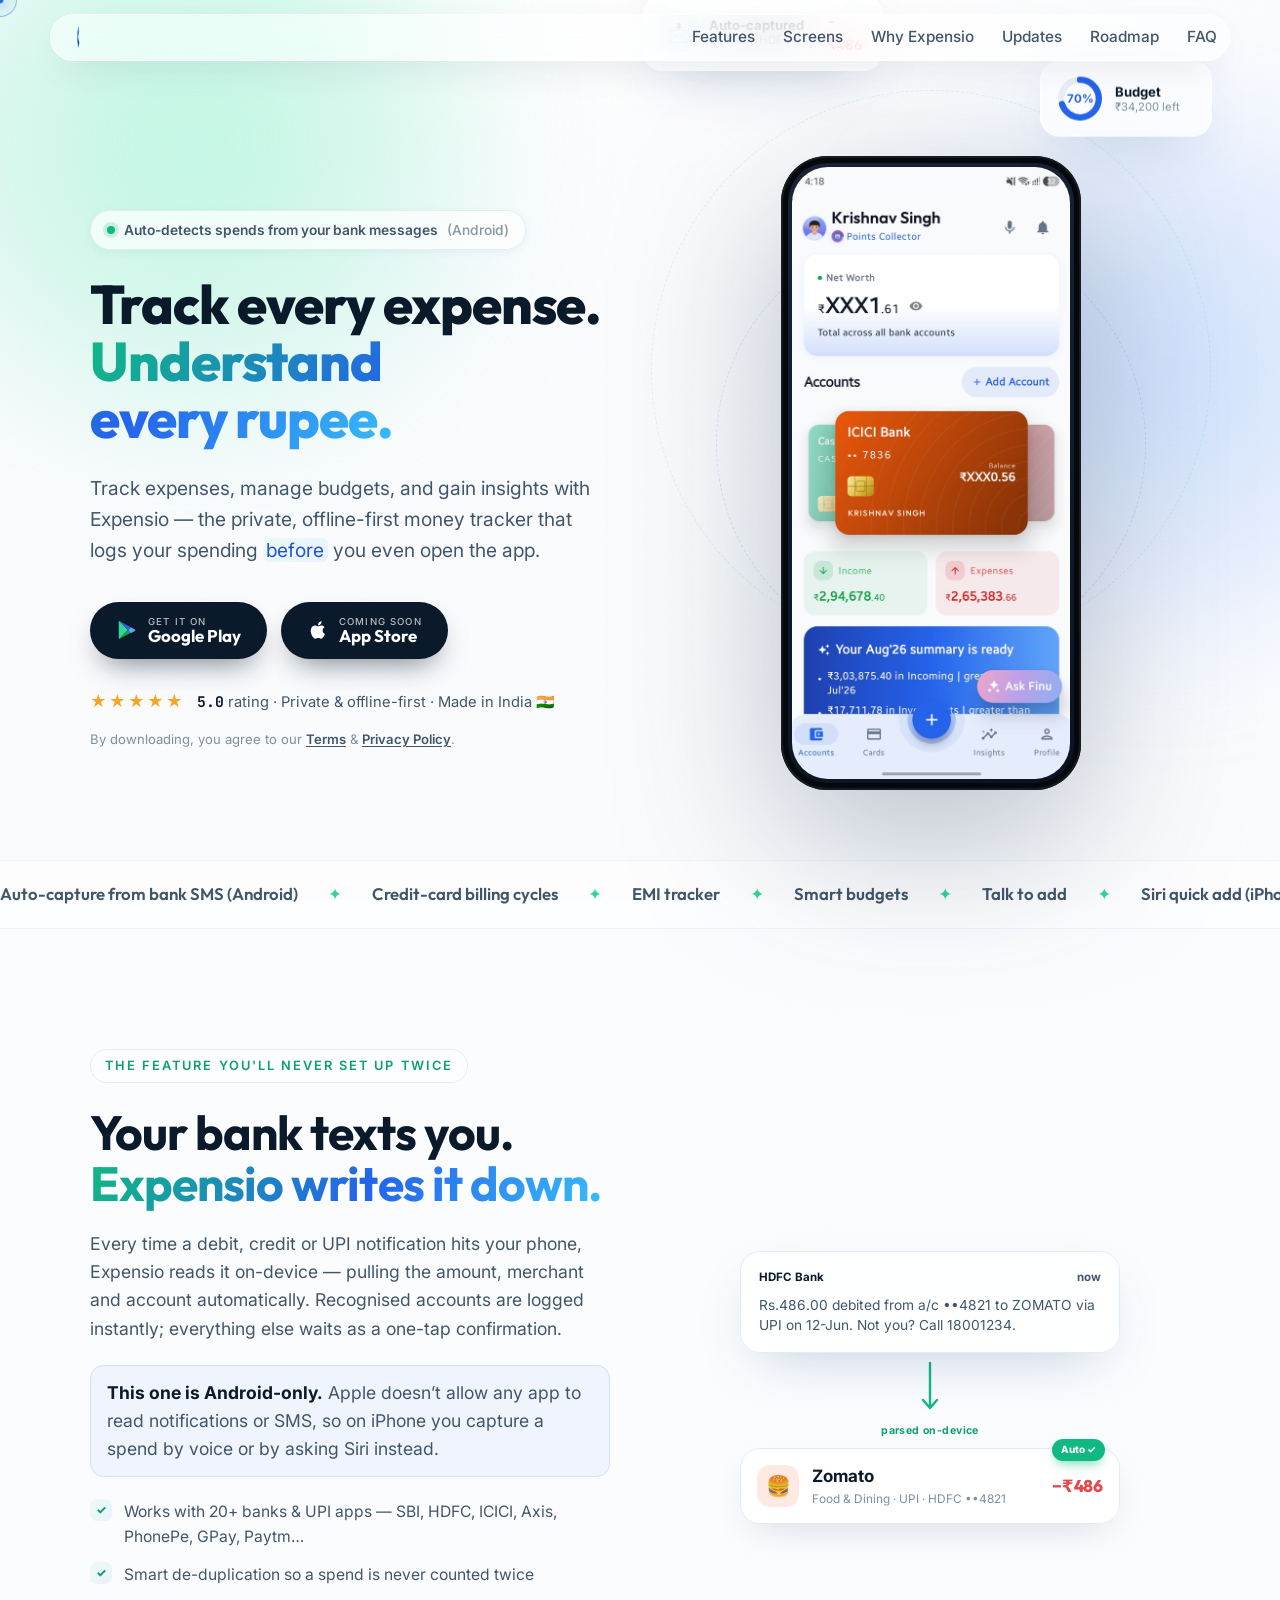
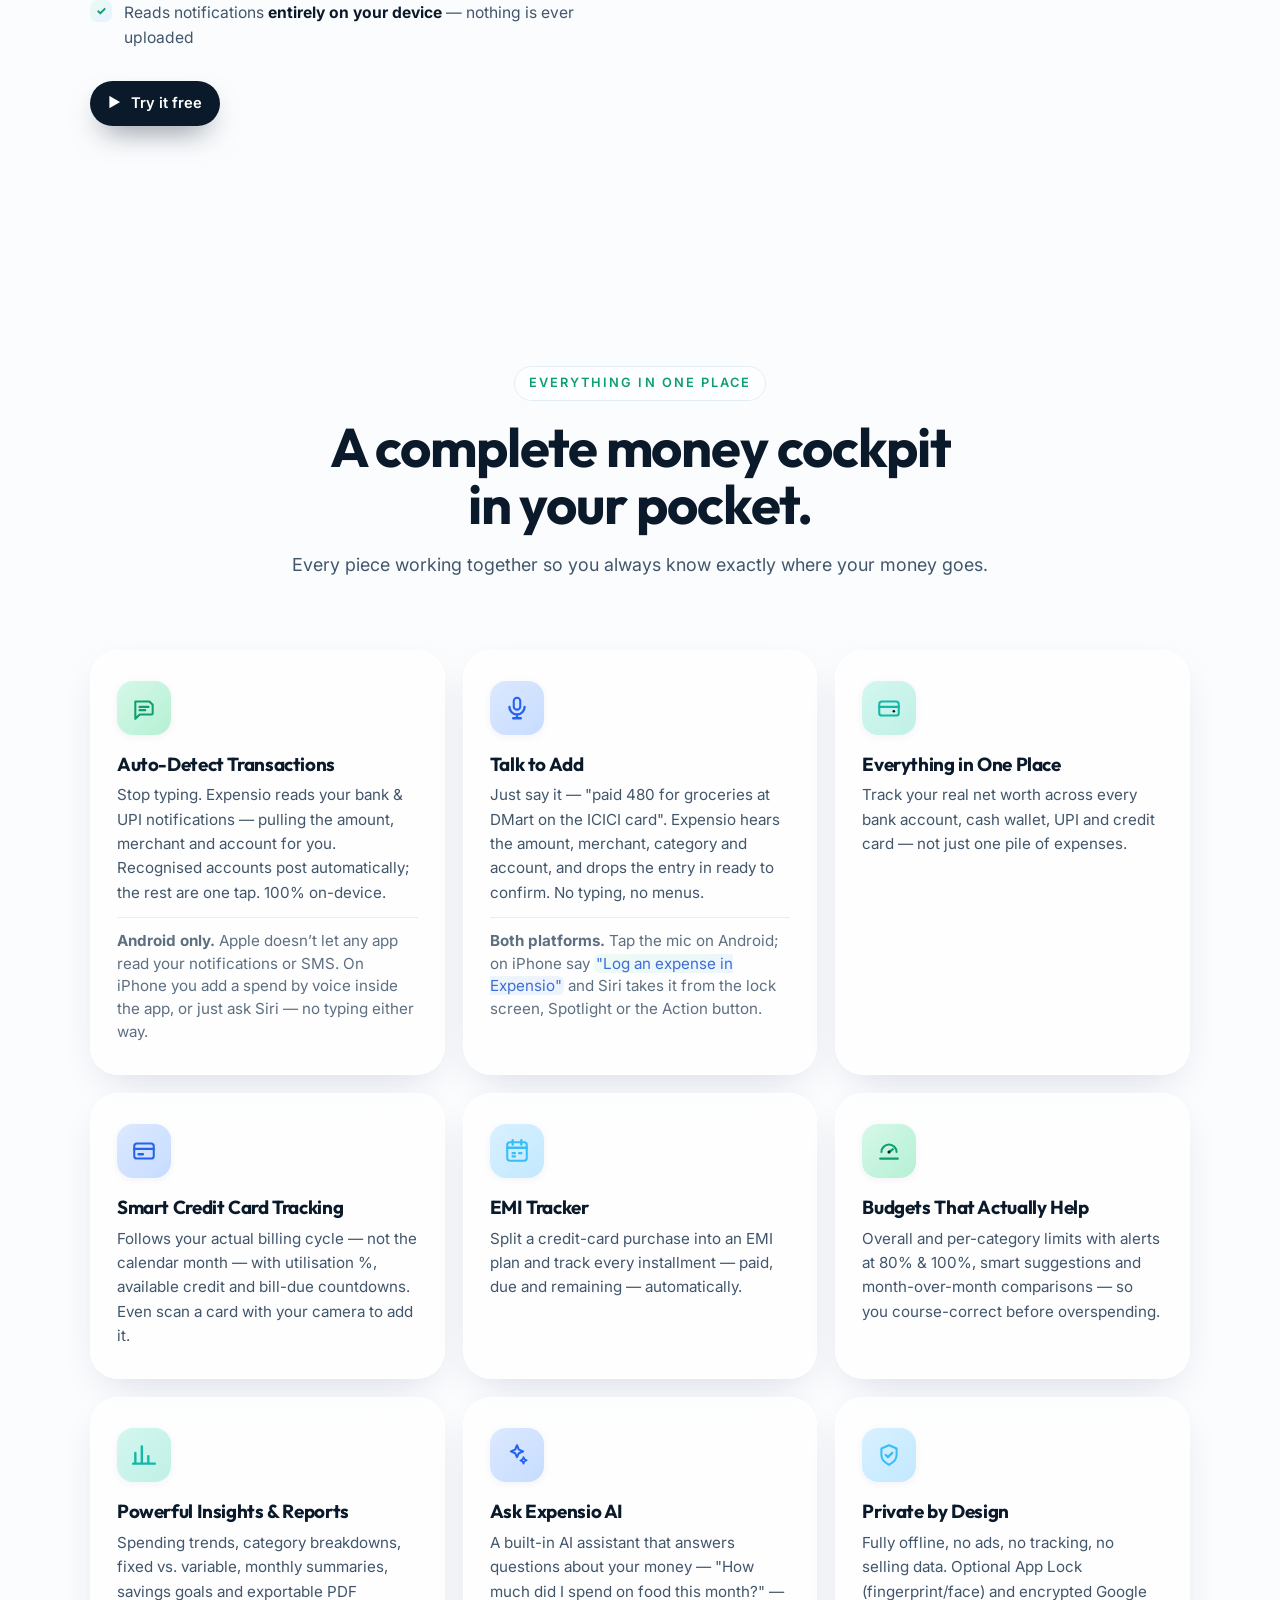
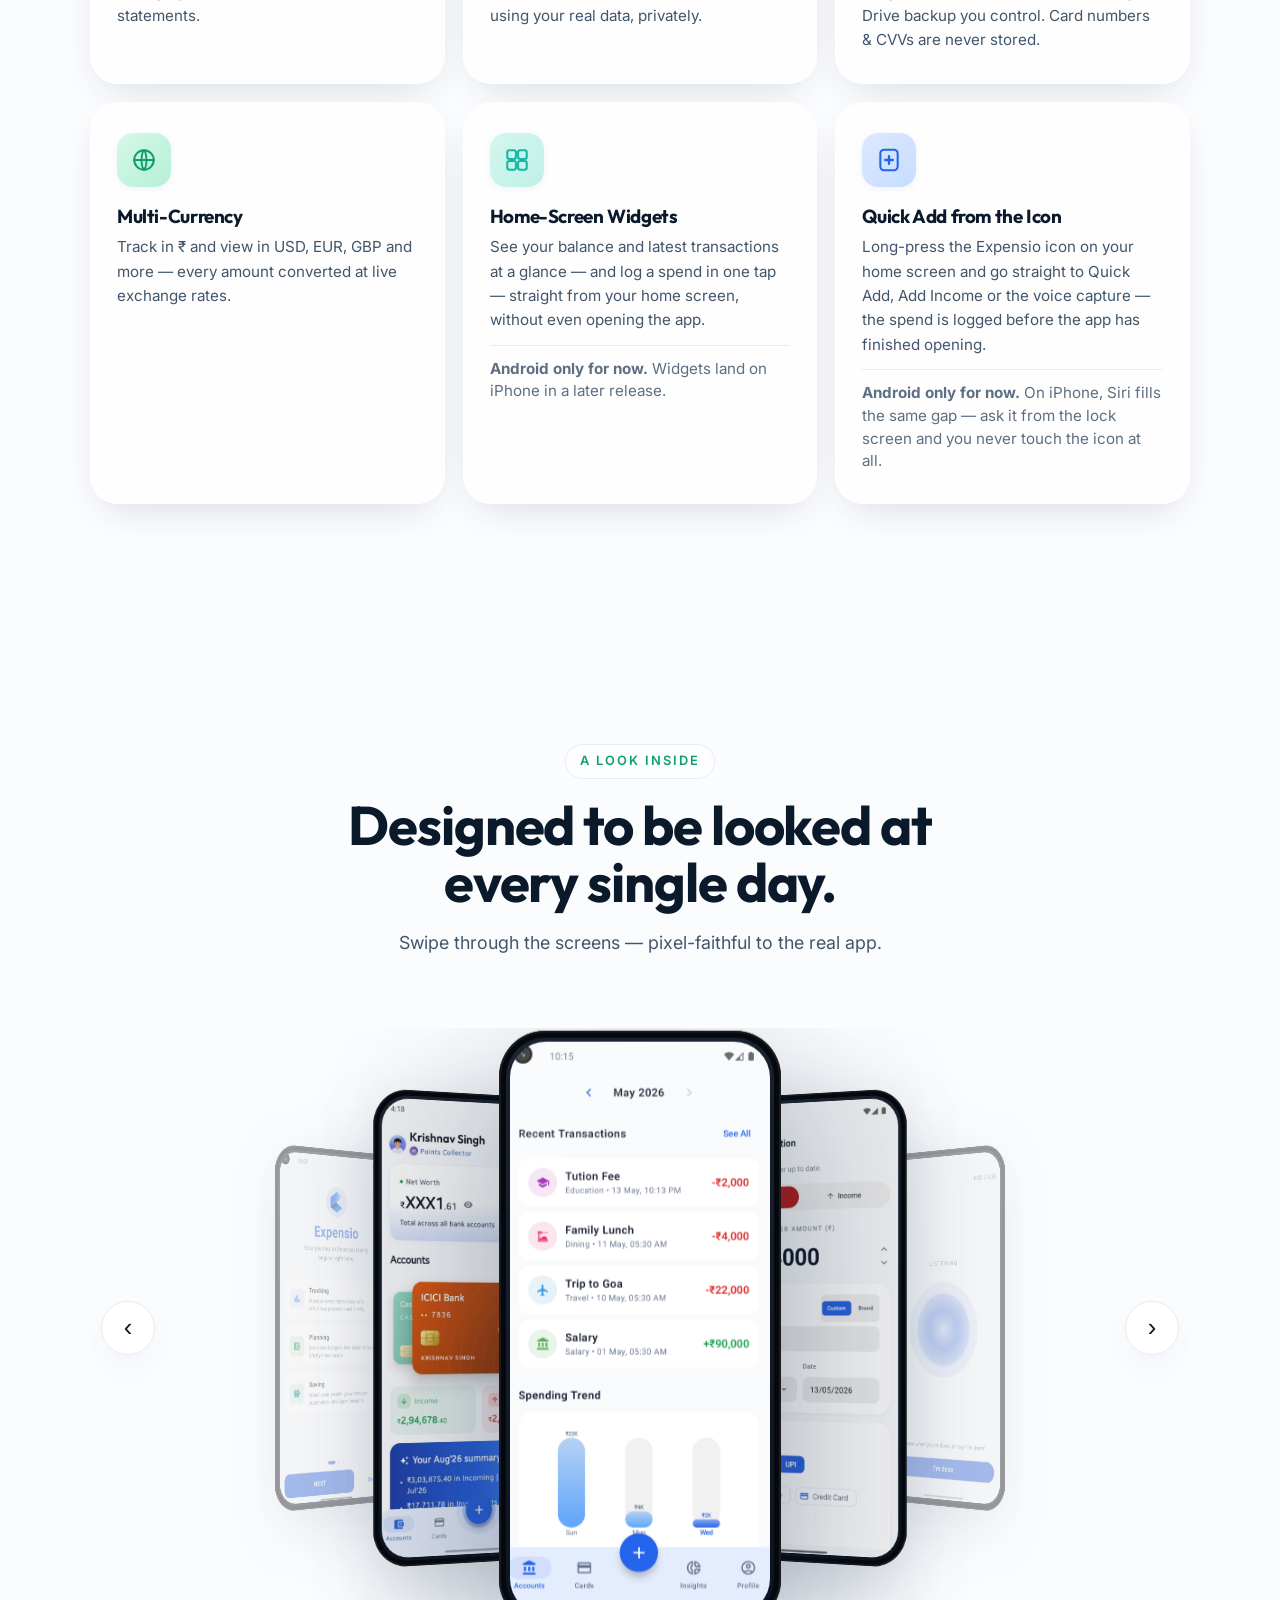
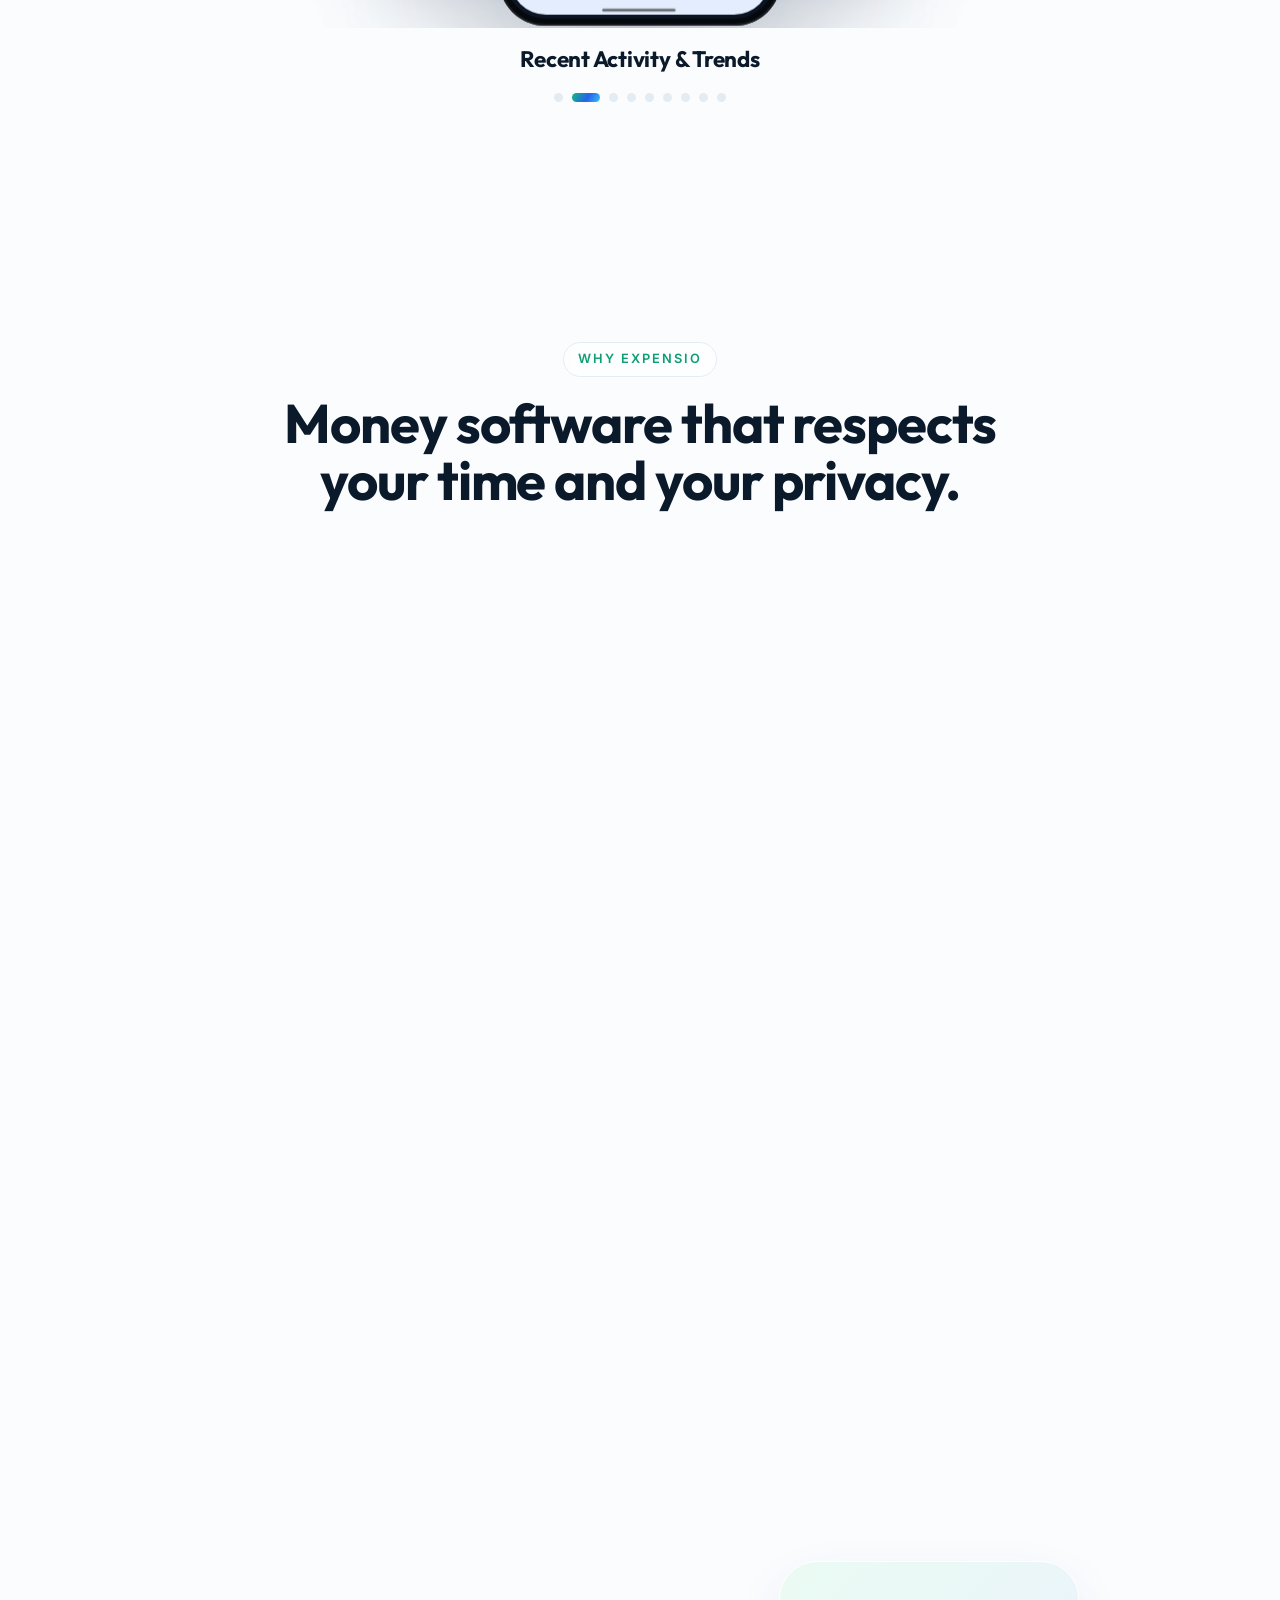
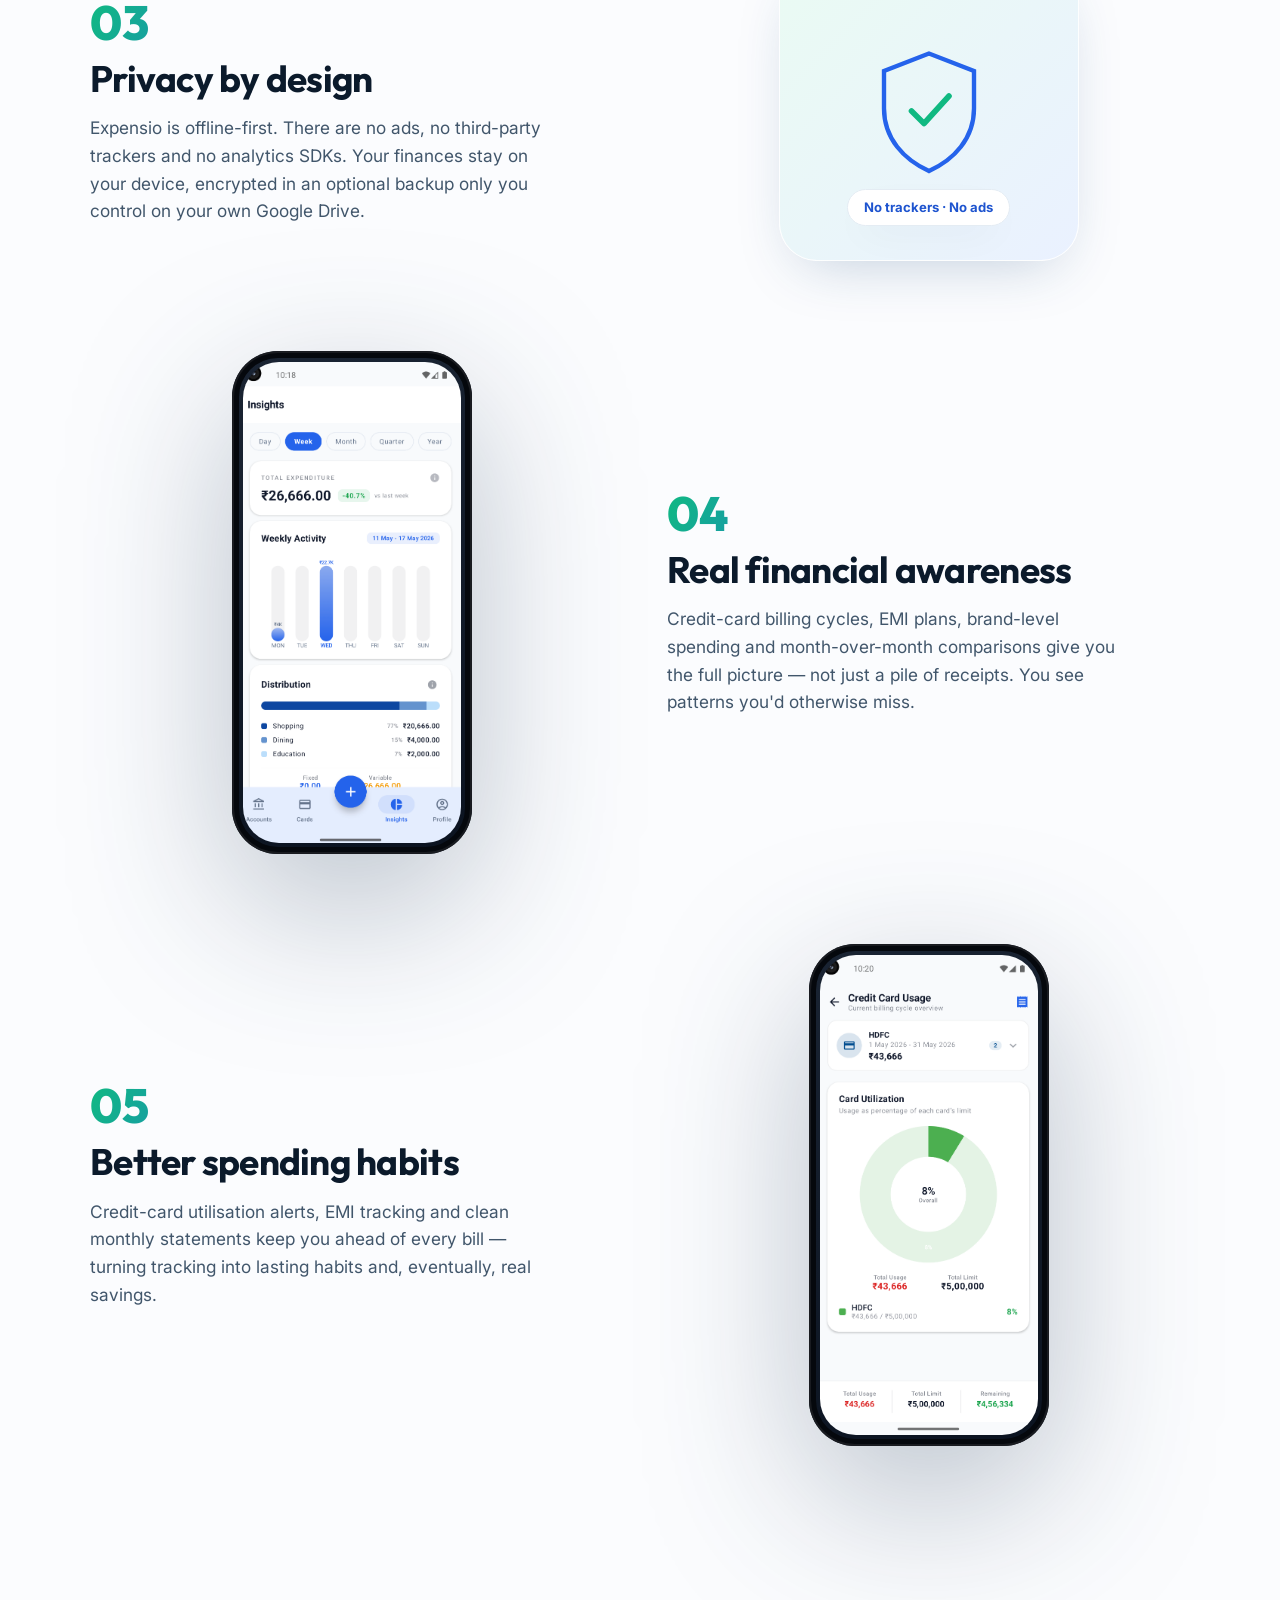
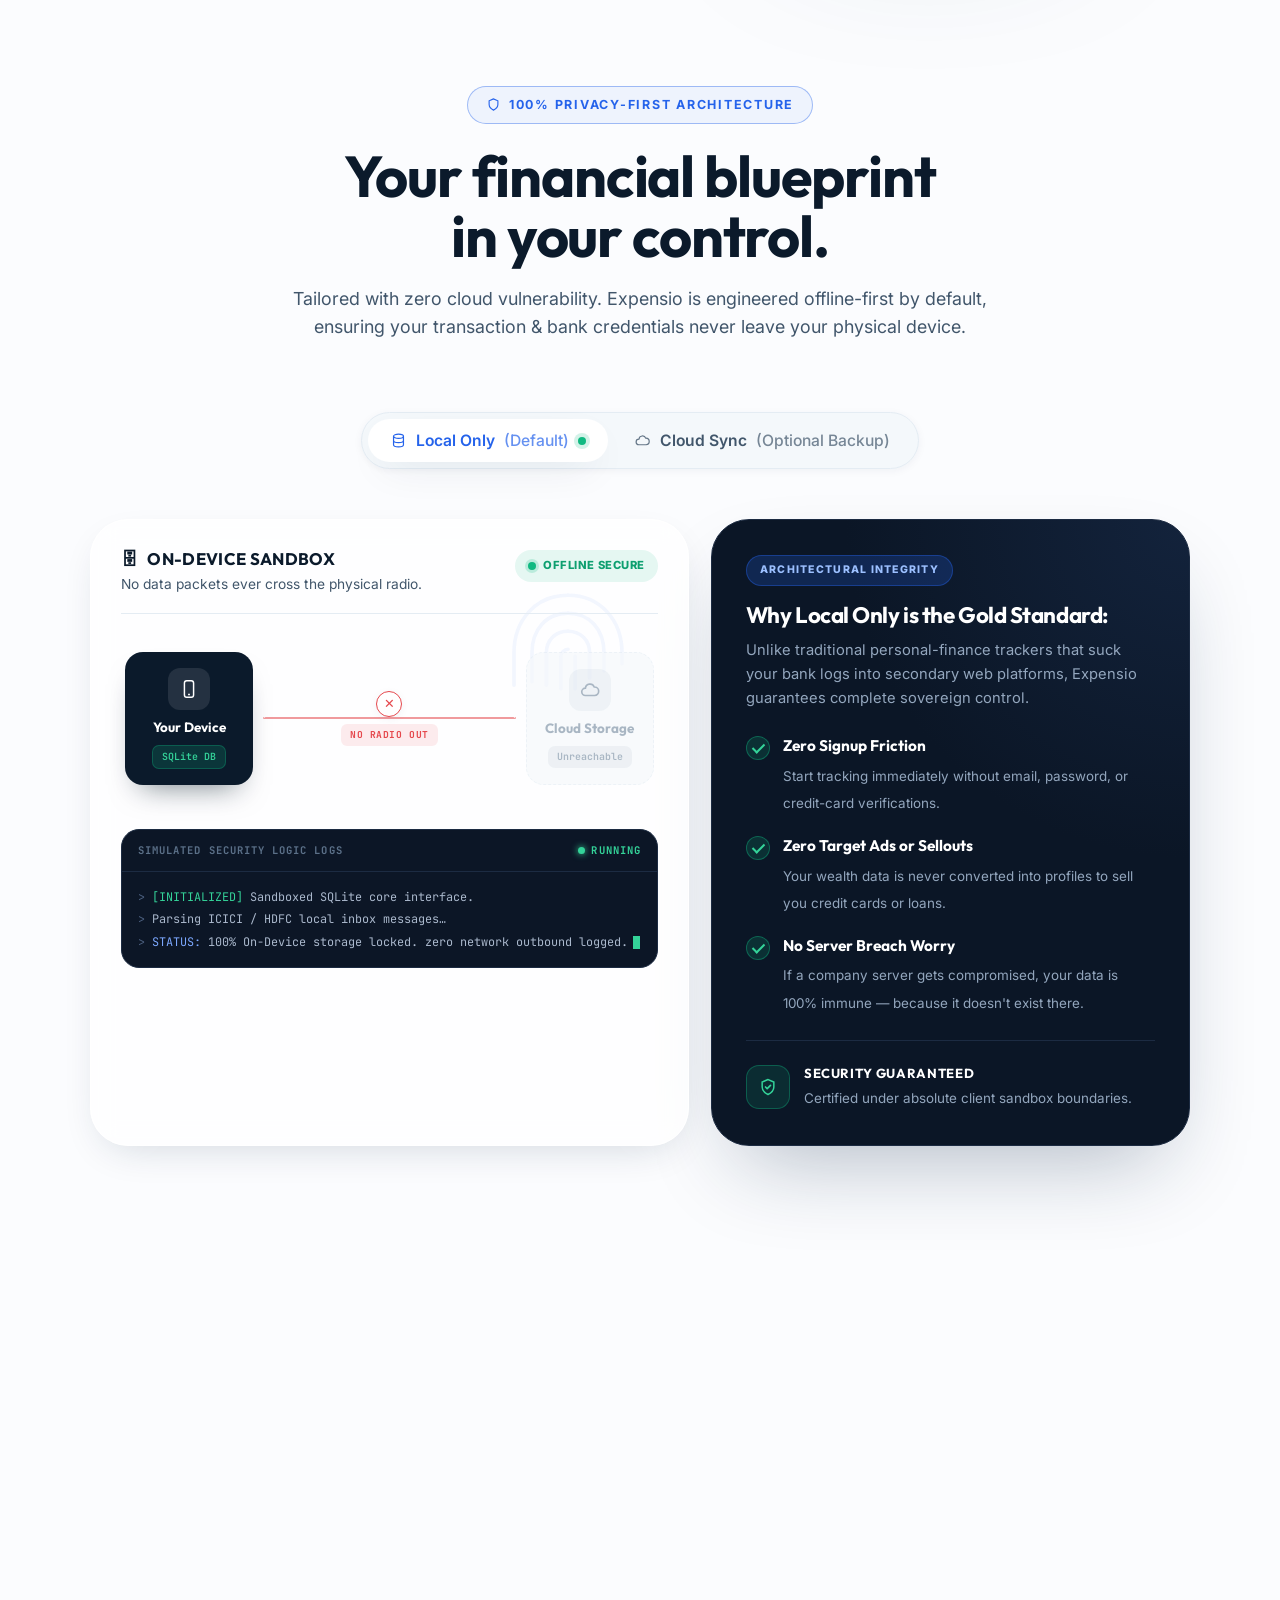
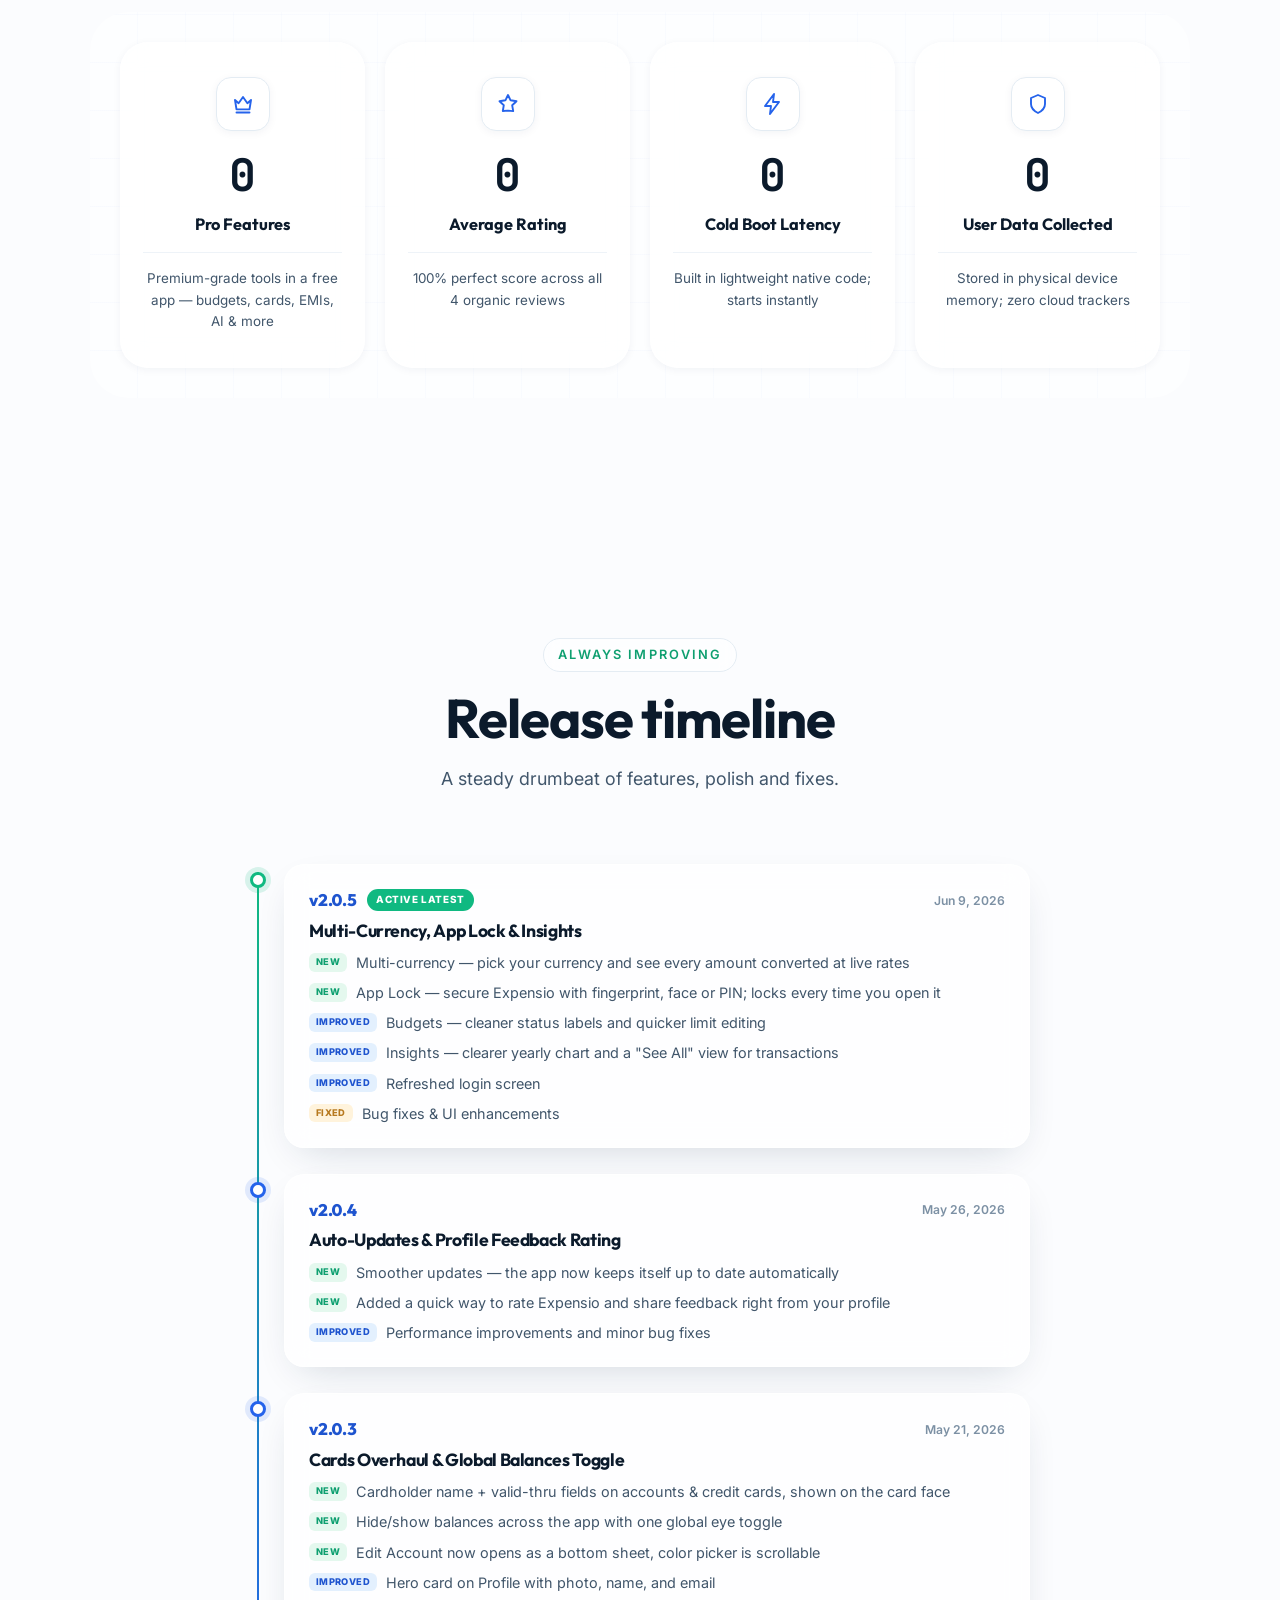
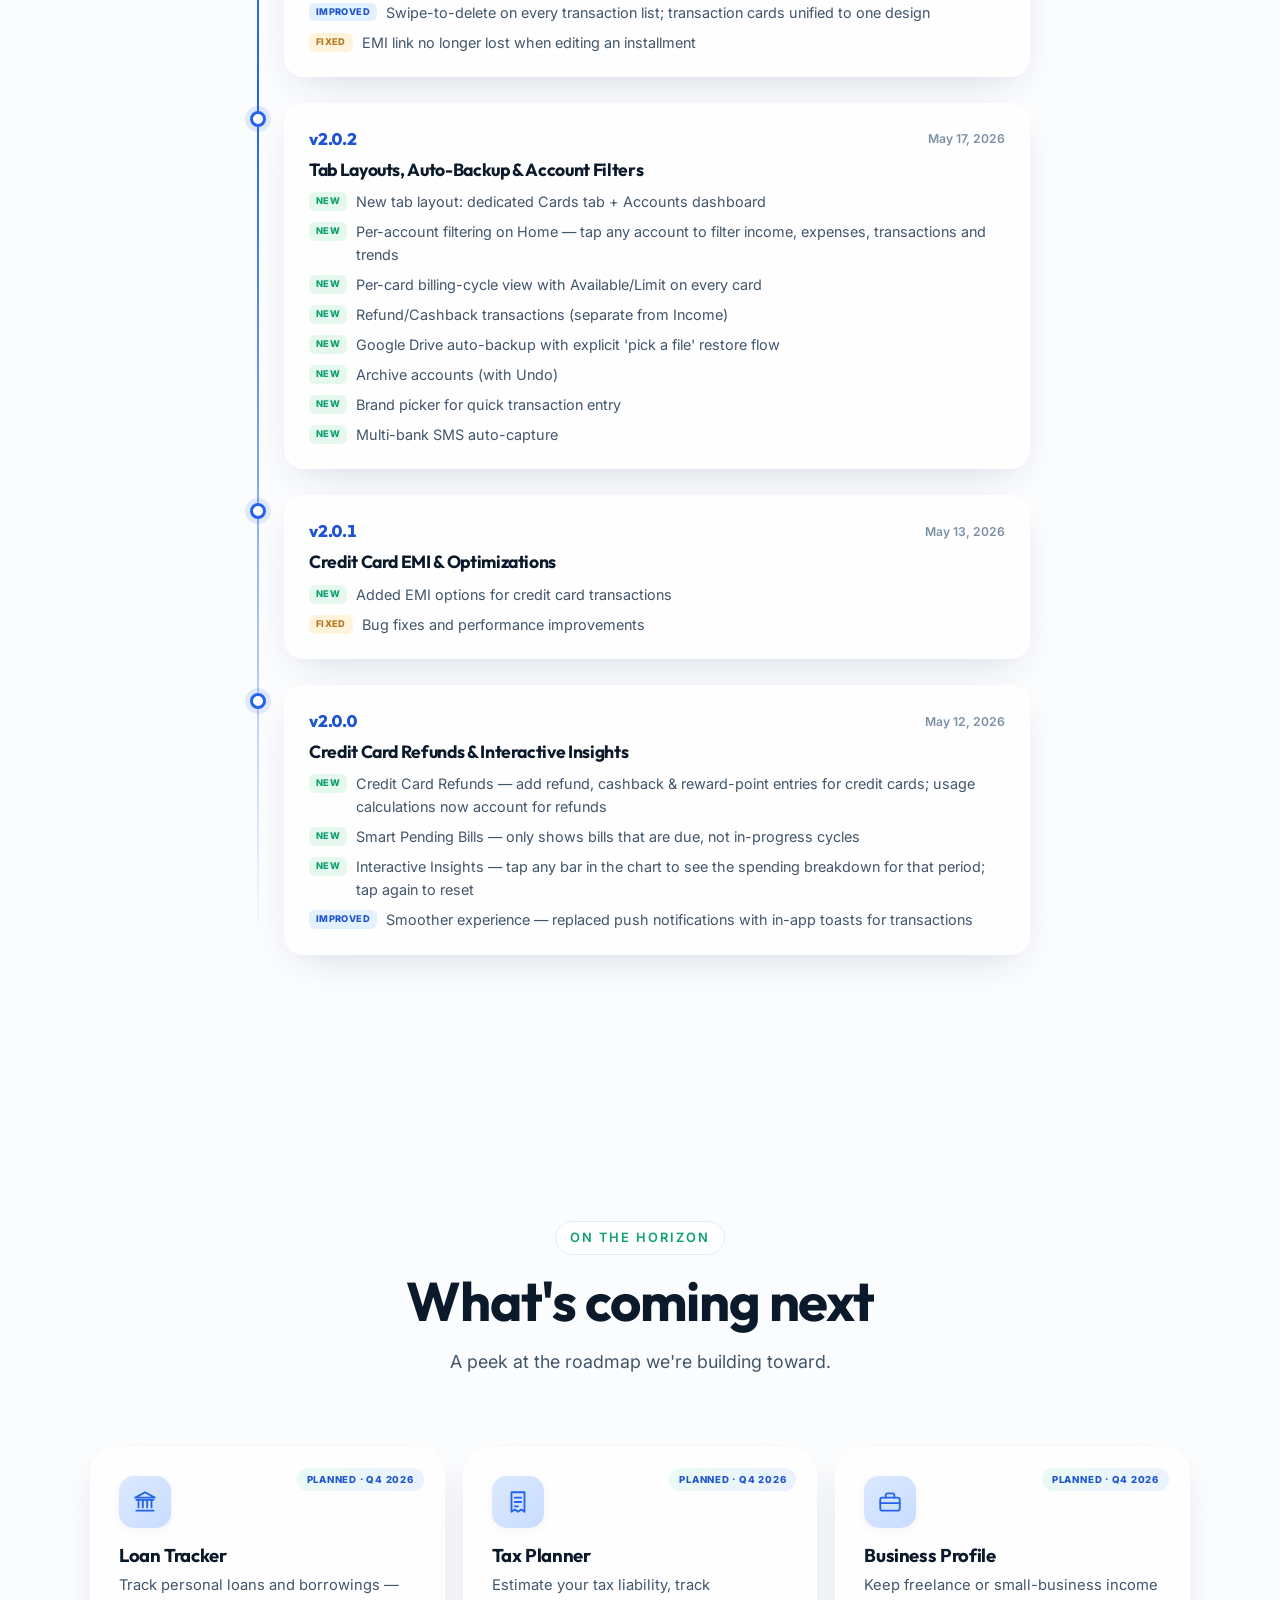
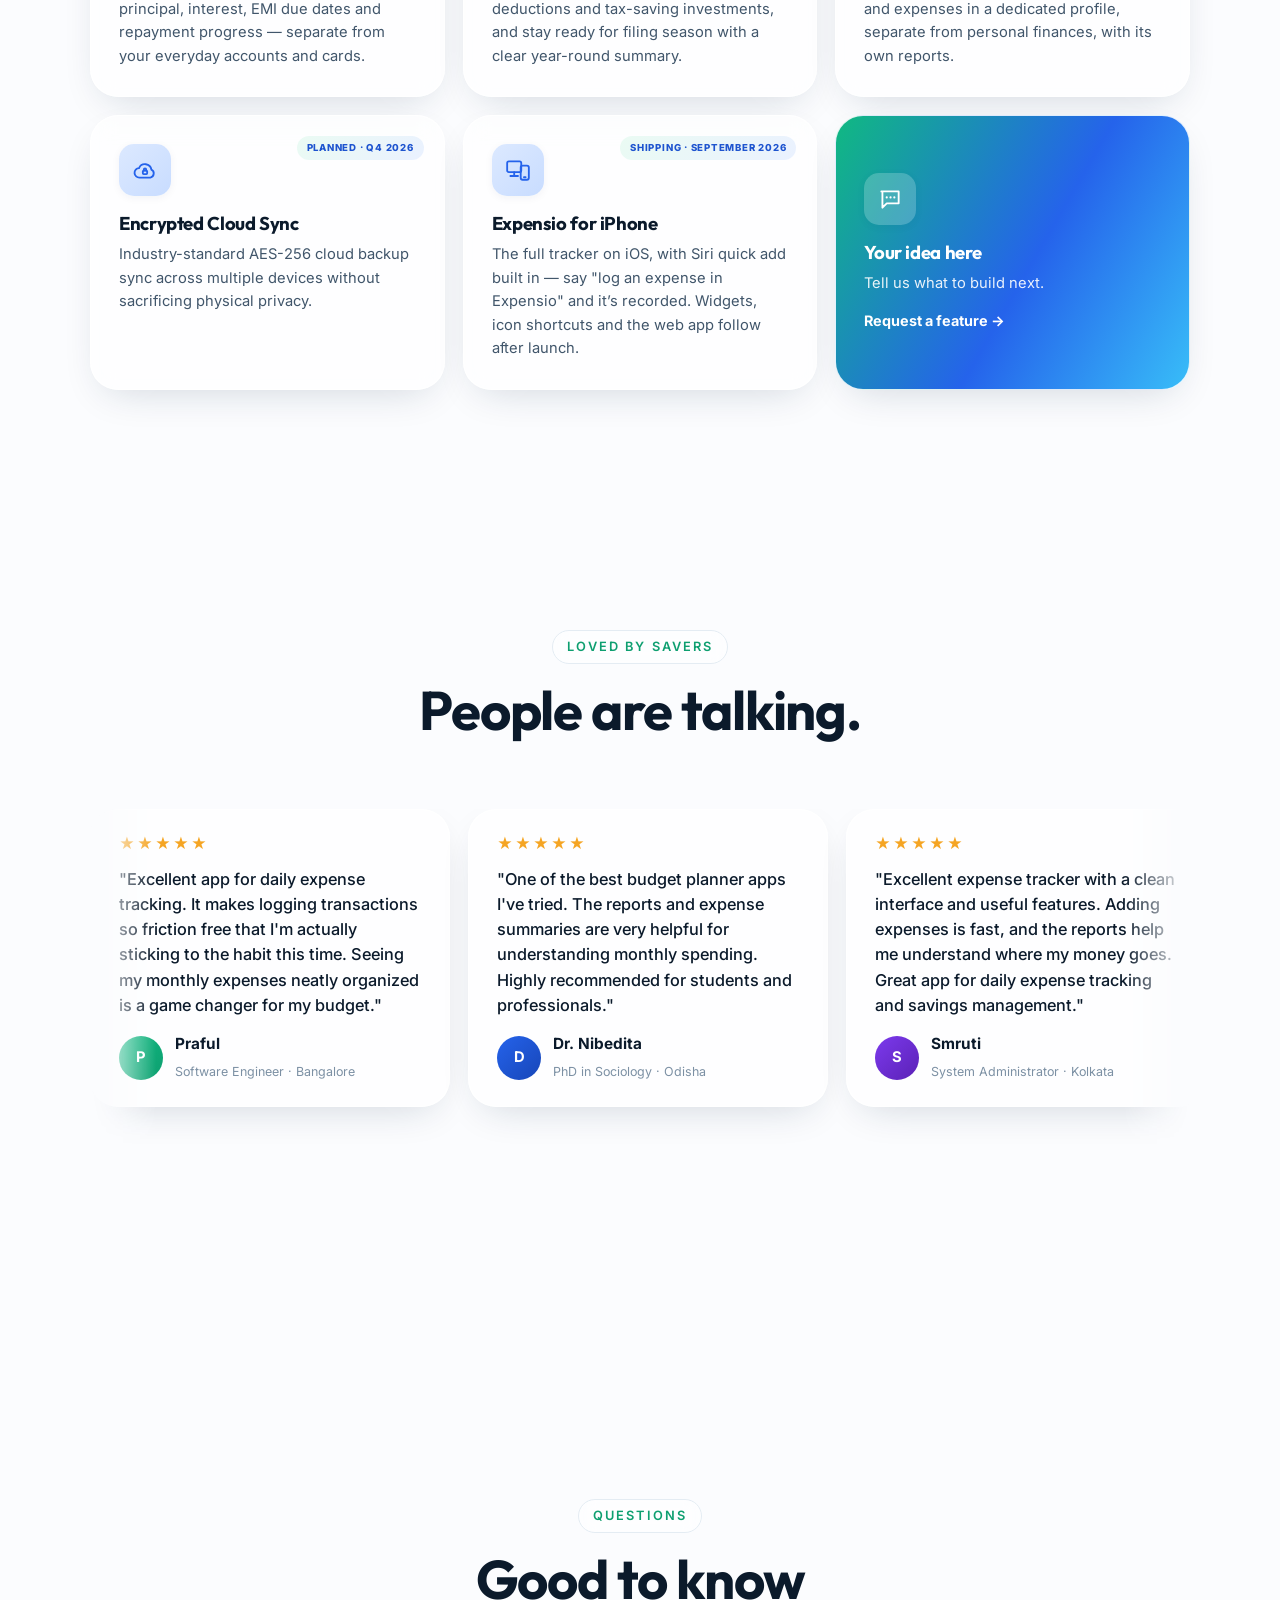
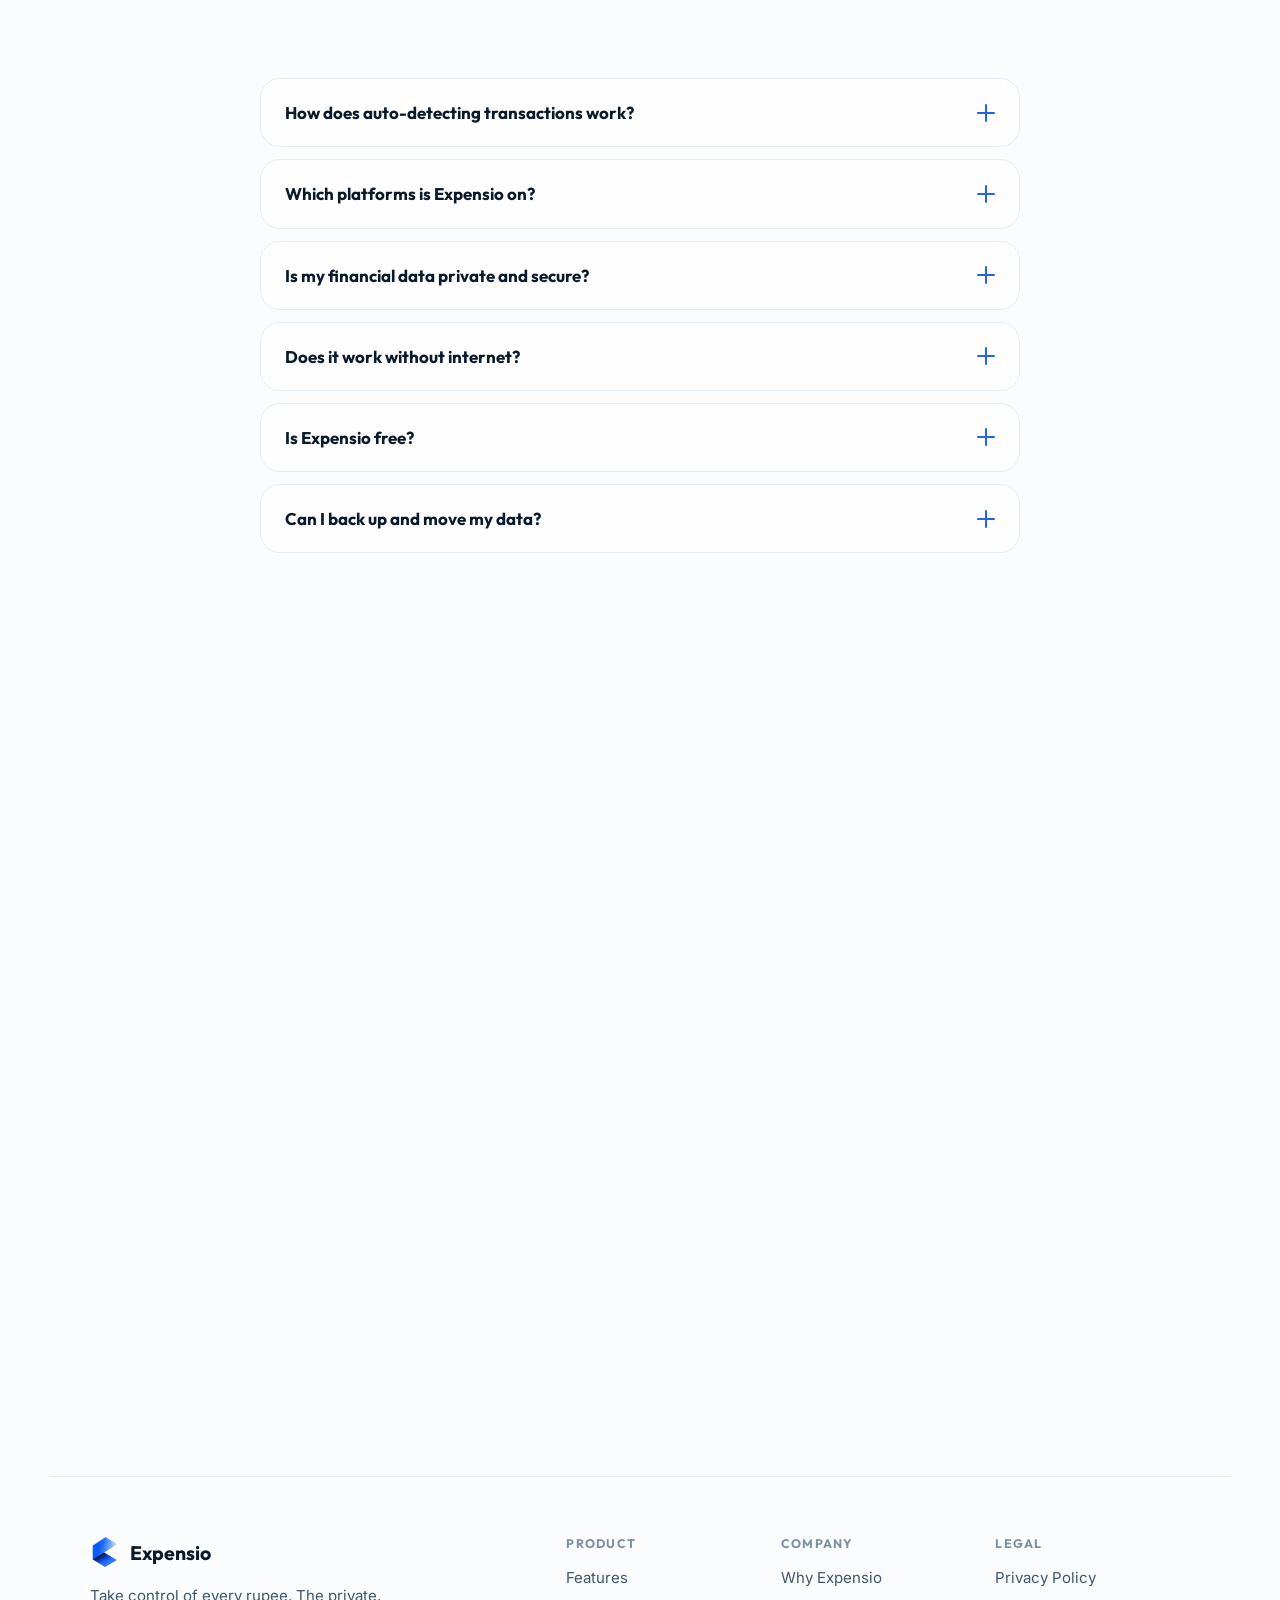
==== commit faf7fb09: "Hide sign-in button and fix mobile phone image overflow Sign-in is temporarily hidden in the nav. On" ====
--- a/index.html
+++ b/index.html
@@ -40,7 +40,7 @@
       <a href="#roadmap">Roadmap</a>
       <a href="#faq">FAQ</a>
     </nav>
-    <a href="app.html" class="btn btn--play btn--sm nav__cta nav__login">
+    <a href="app.html" class="btn btn--play btn--sm nav__cta nav__login" style="display:none">
       <svg viewBox="0 0 18 18" width="15" height="15" aria-hidden="true" style="margin-right:7px"><path fill="#fff" d="M9 9a4 4 0 1 0 0-8 4 4 0 0 0 0 8Zm0 1.5c-3.3 0-6 1.8-6 4V16h12v-1.5c0-2.2-2.7-4-6-4Z"/></svg>
       Sign in
     </a>
--- a/styles.css
+++ b/styles.css
@@ -757,6 +757,7 @@
   .hero__copy{display:grid;justify-items:center}
   .hero__sub{max-width:600px}
   .hero__stage{height:540px;margin-top:20px}
+  .phone--hero{--pw:230px}
   .autodetect{grid-template-columns:1fr;gap:40px}
   .autodetect__copy{text-align:center;justify-items:center;display:grid}
   .ticks{text-align:left}
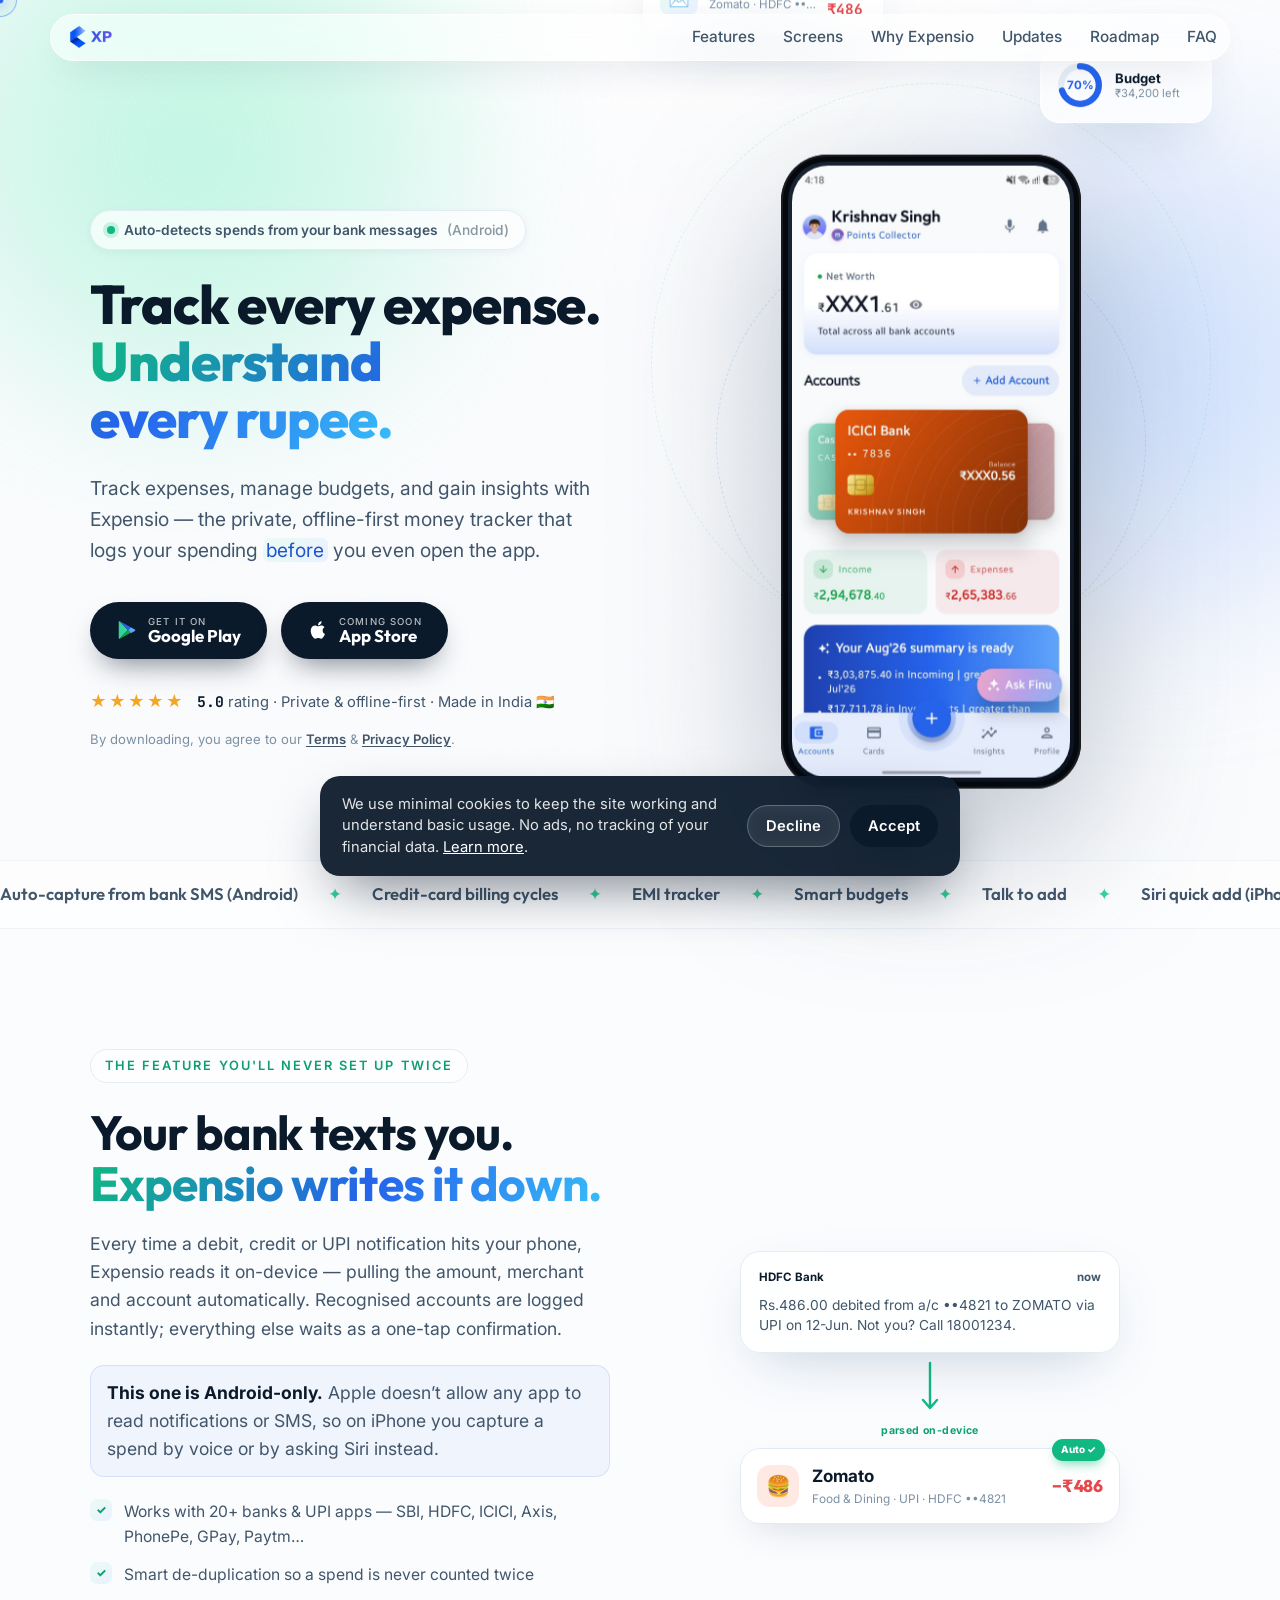
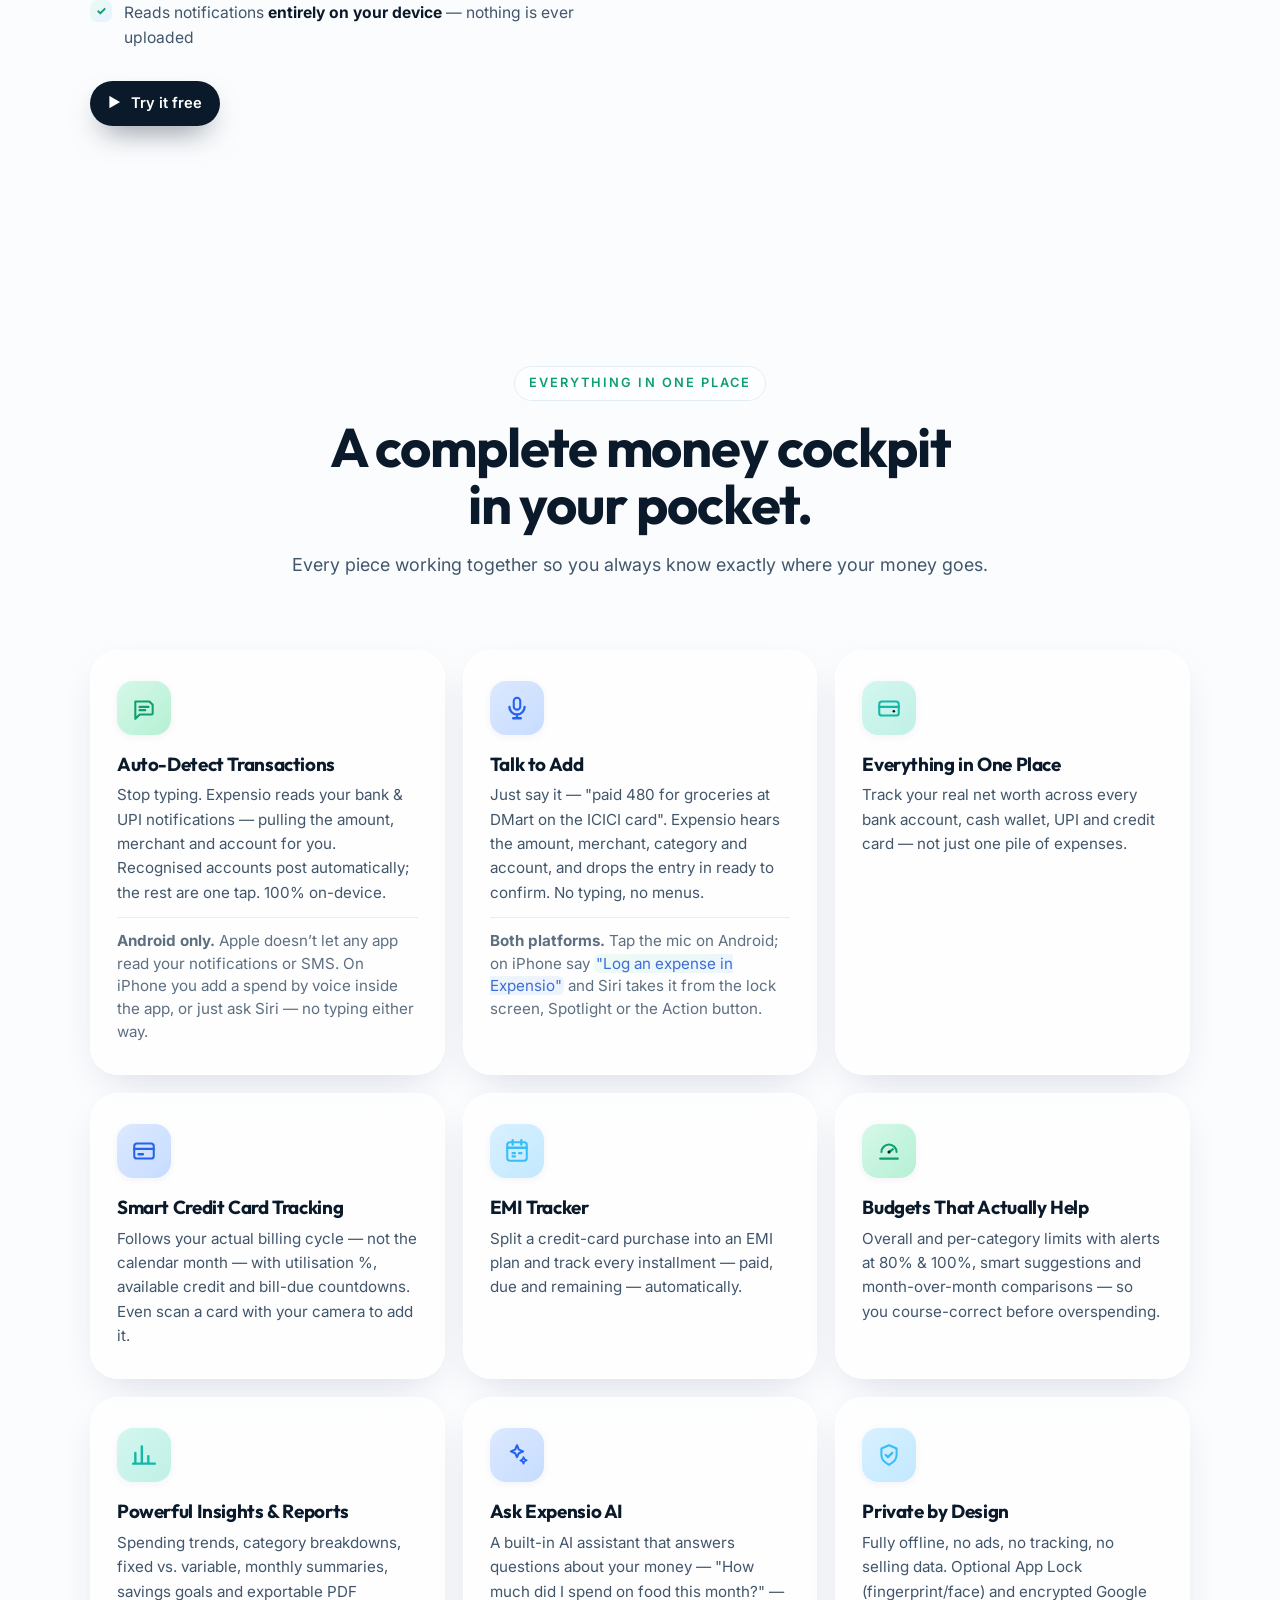
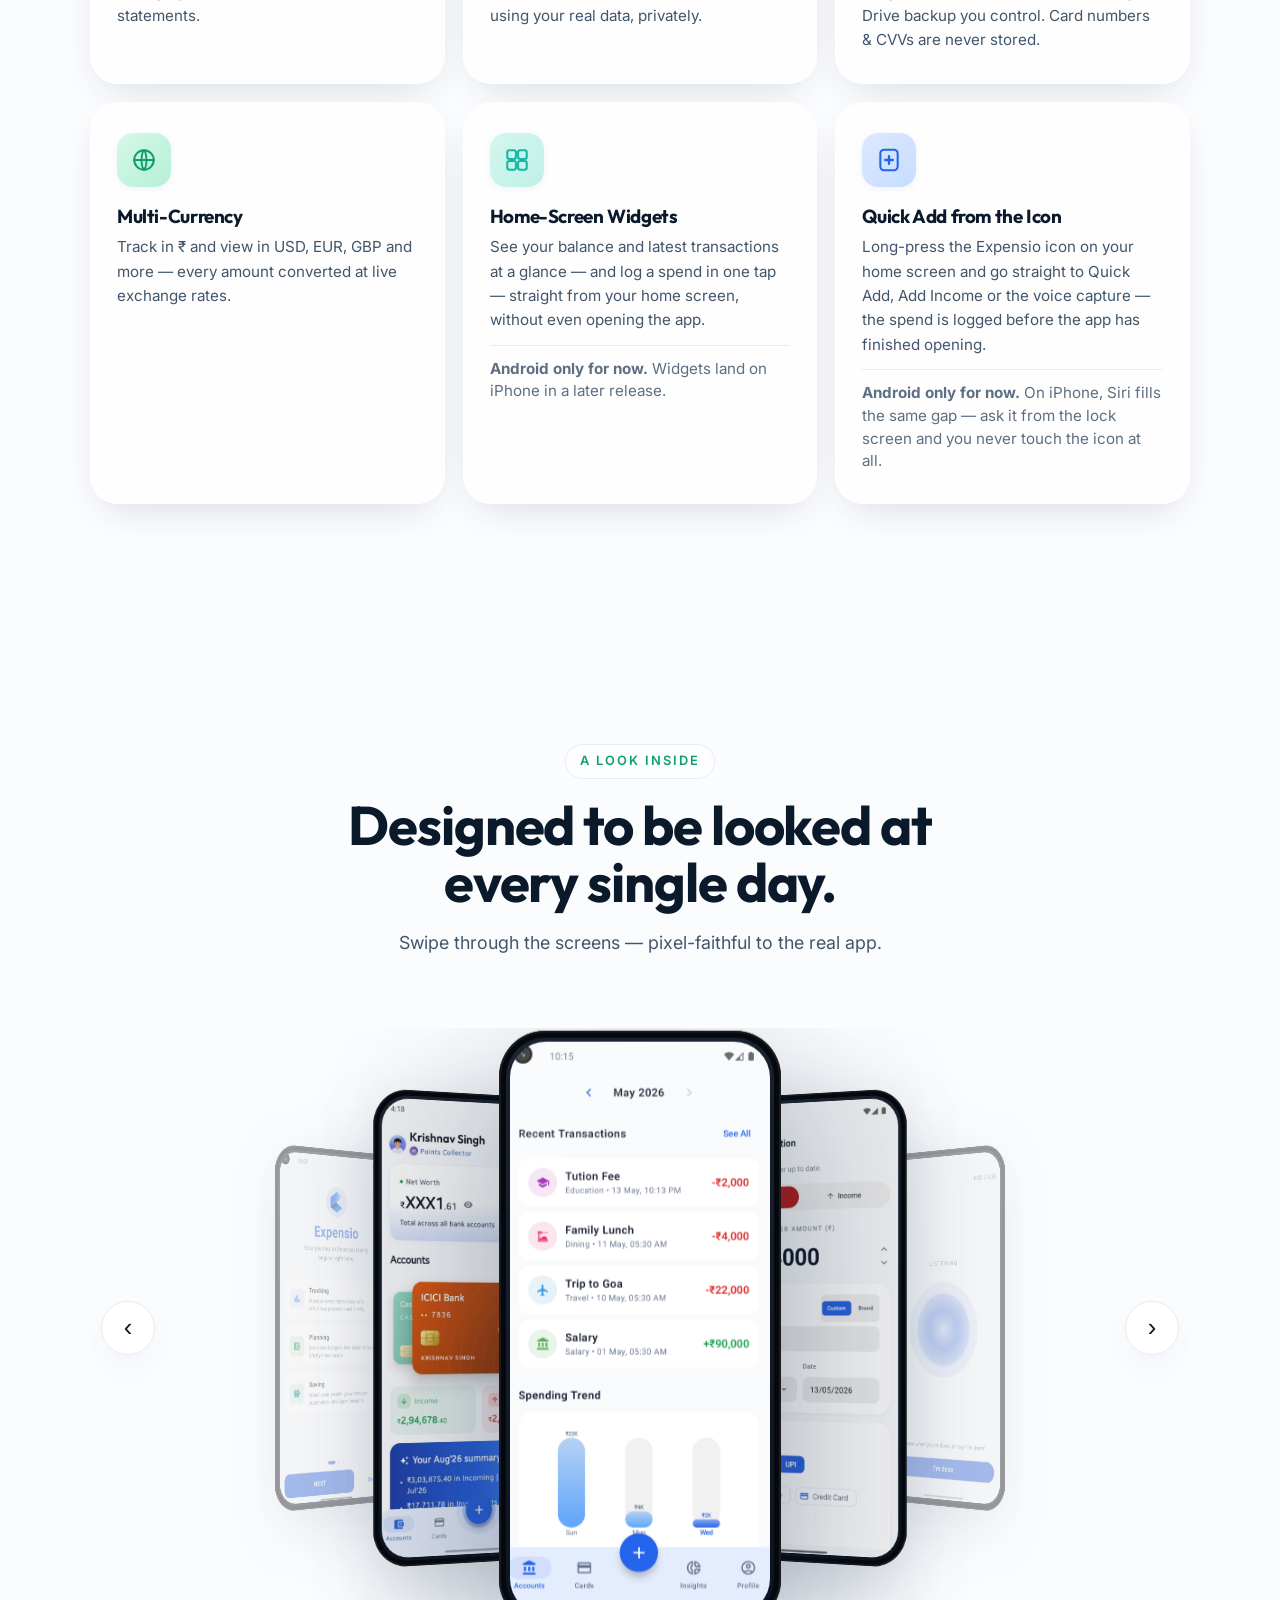
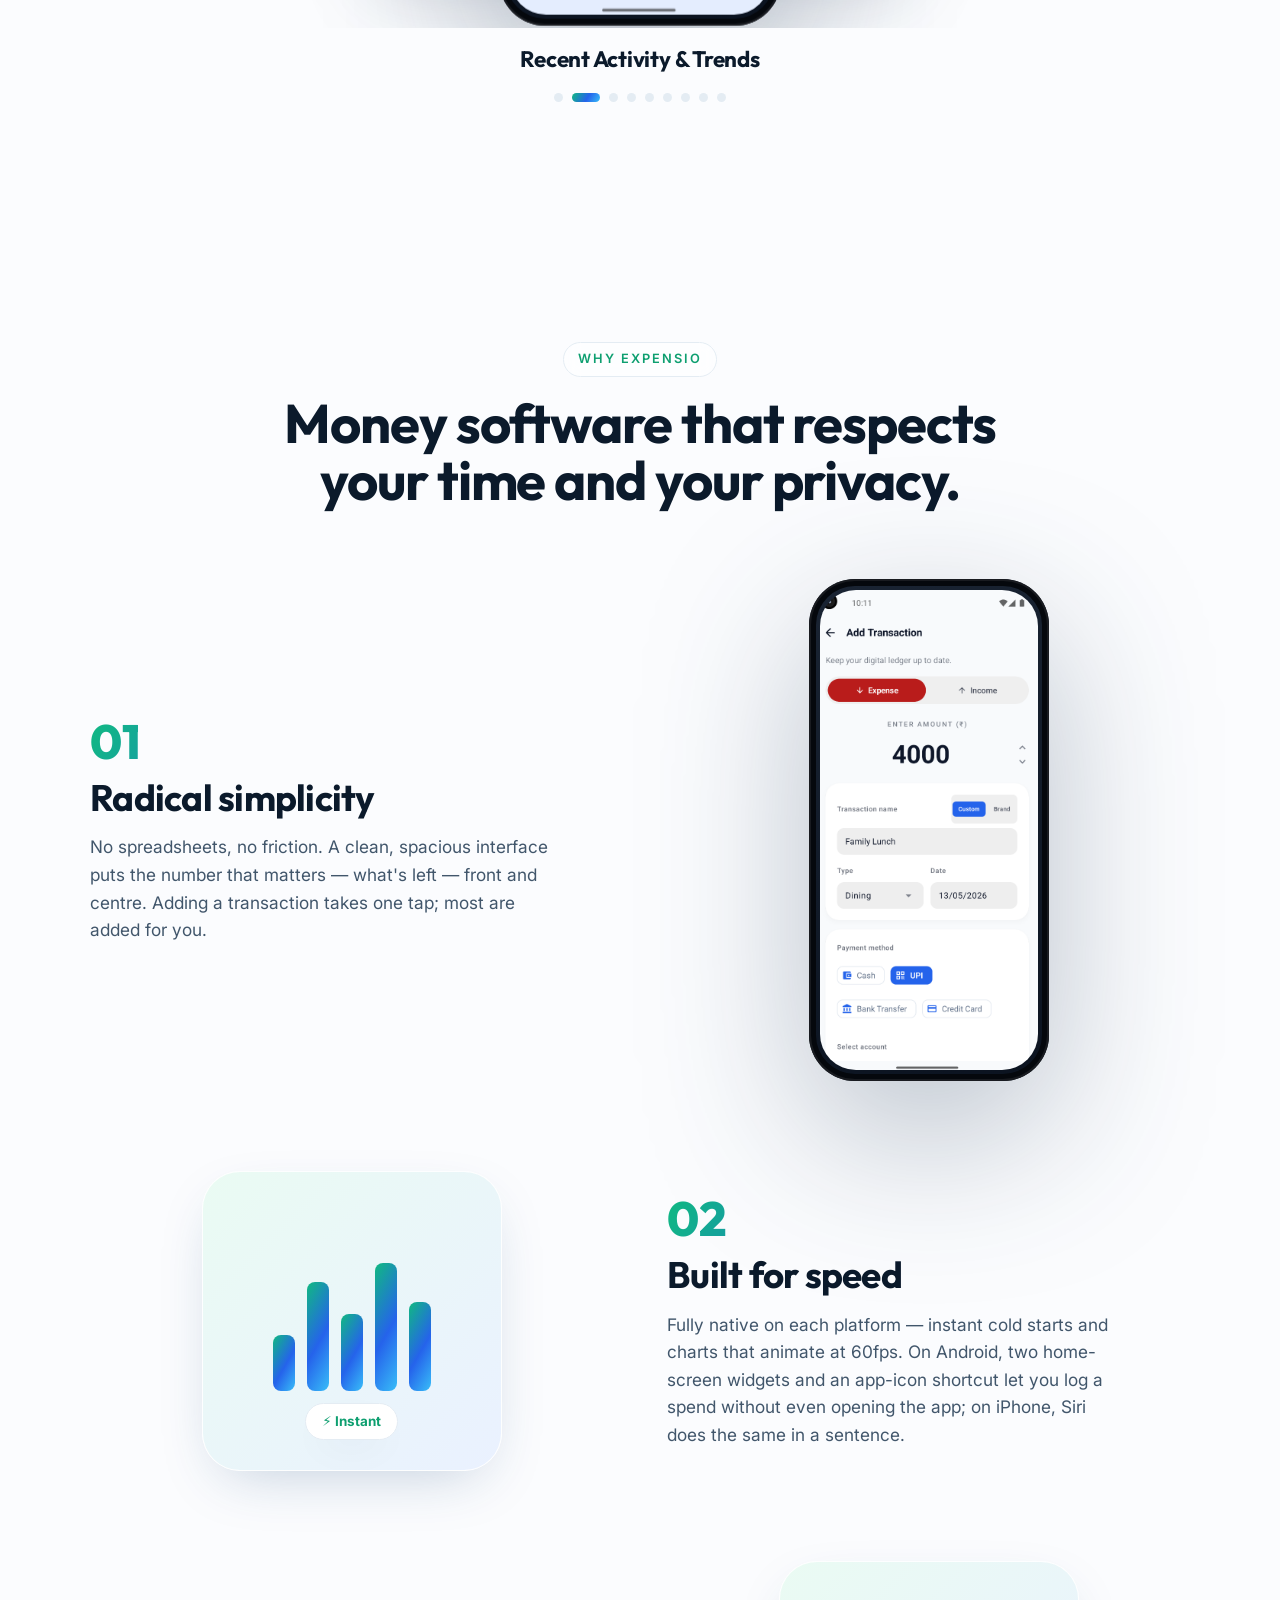
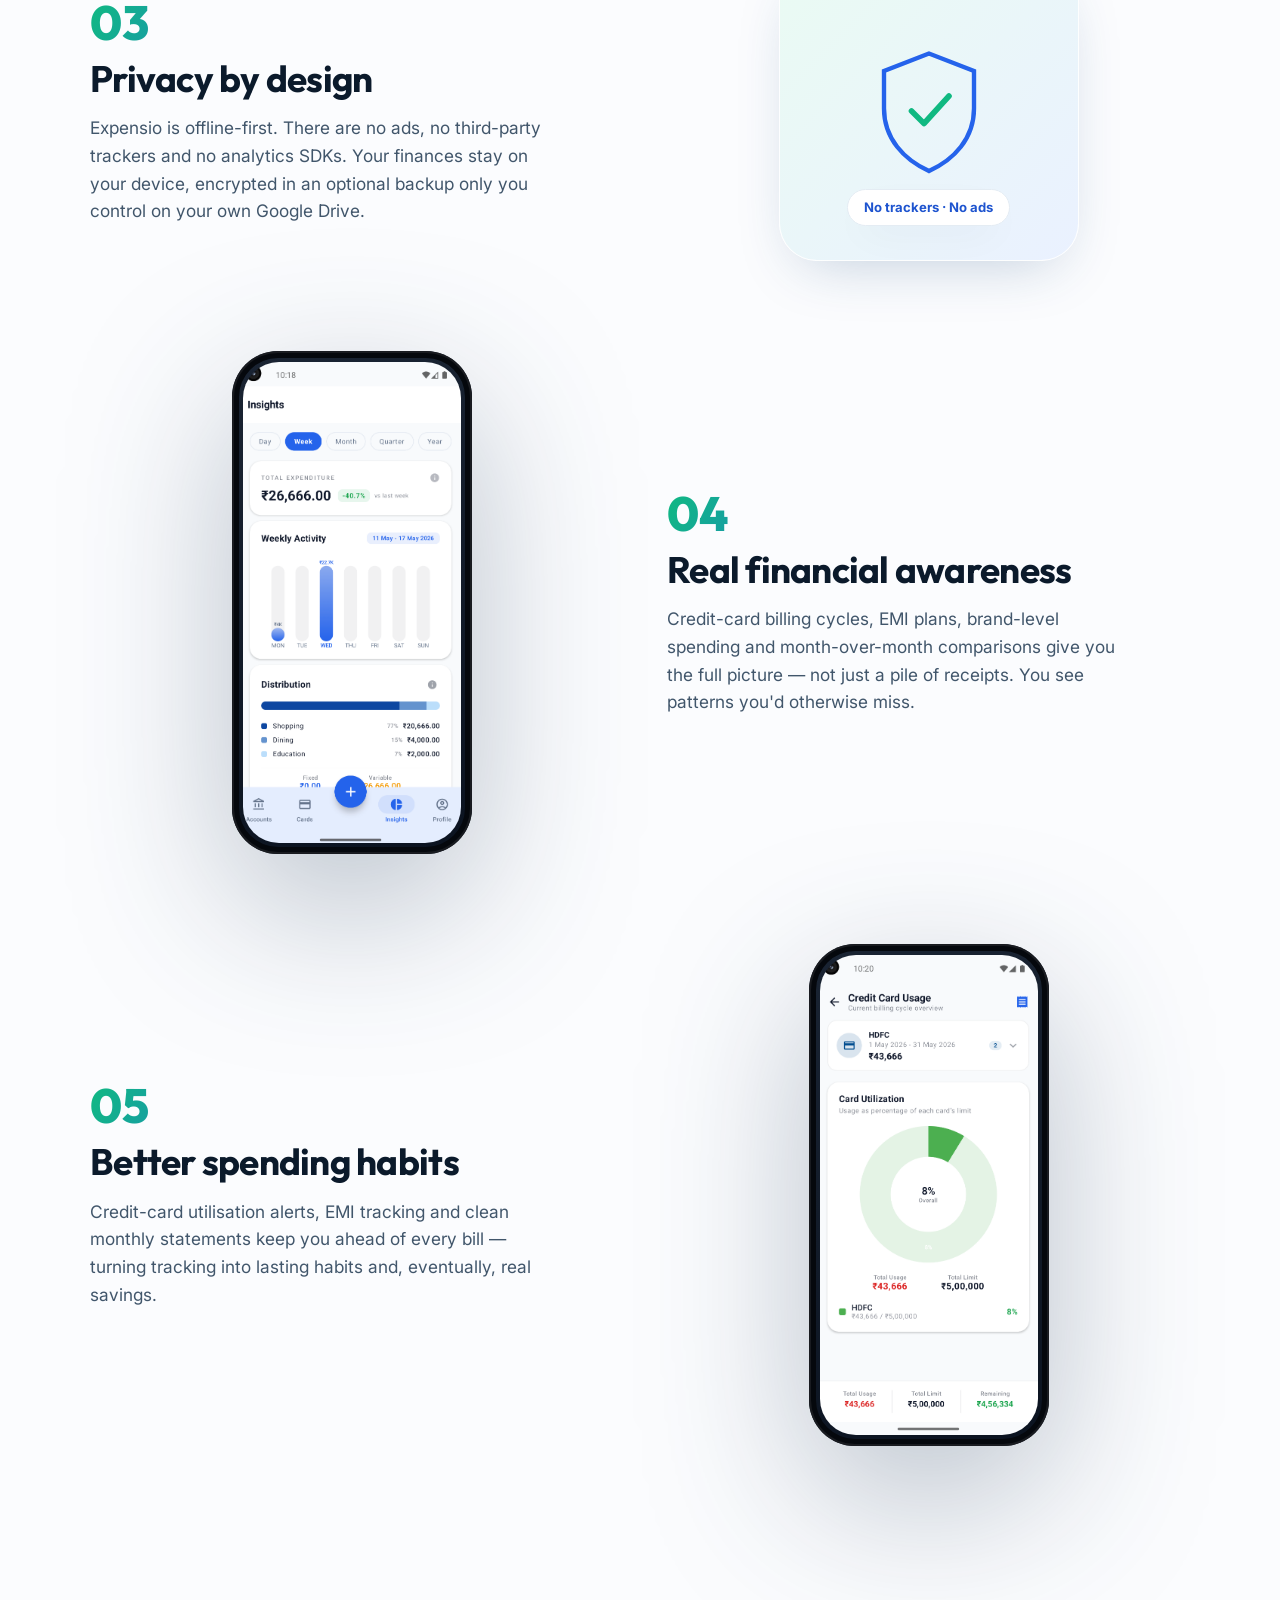
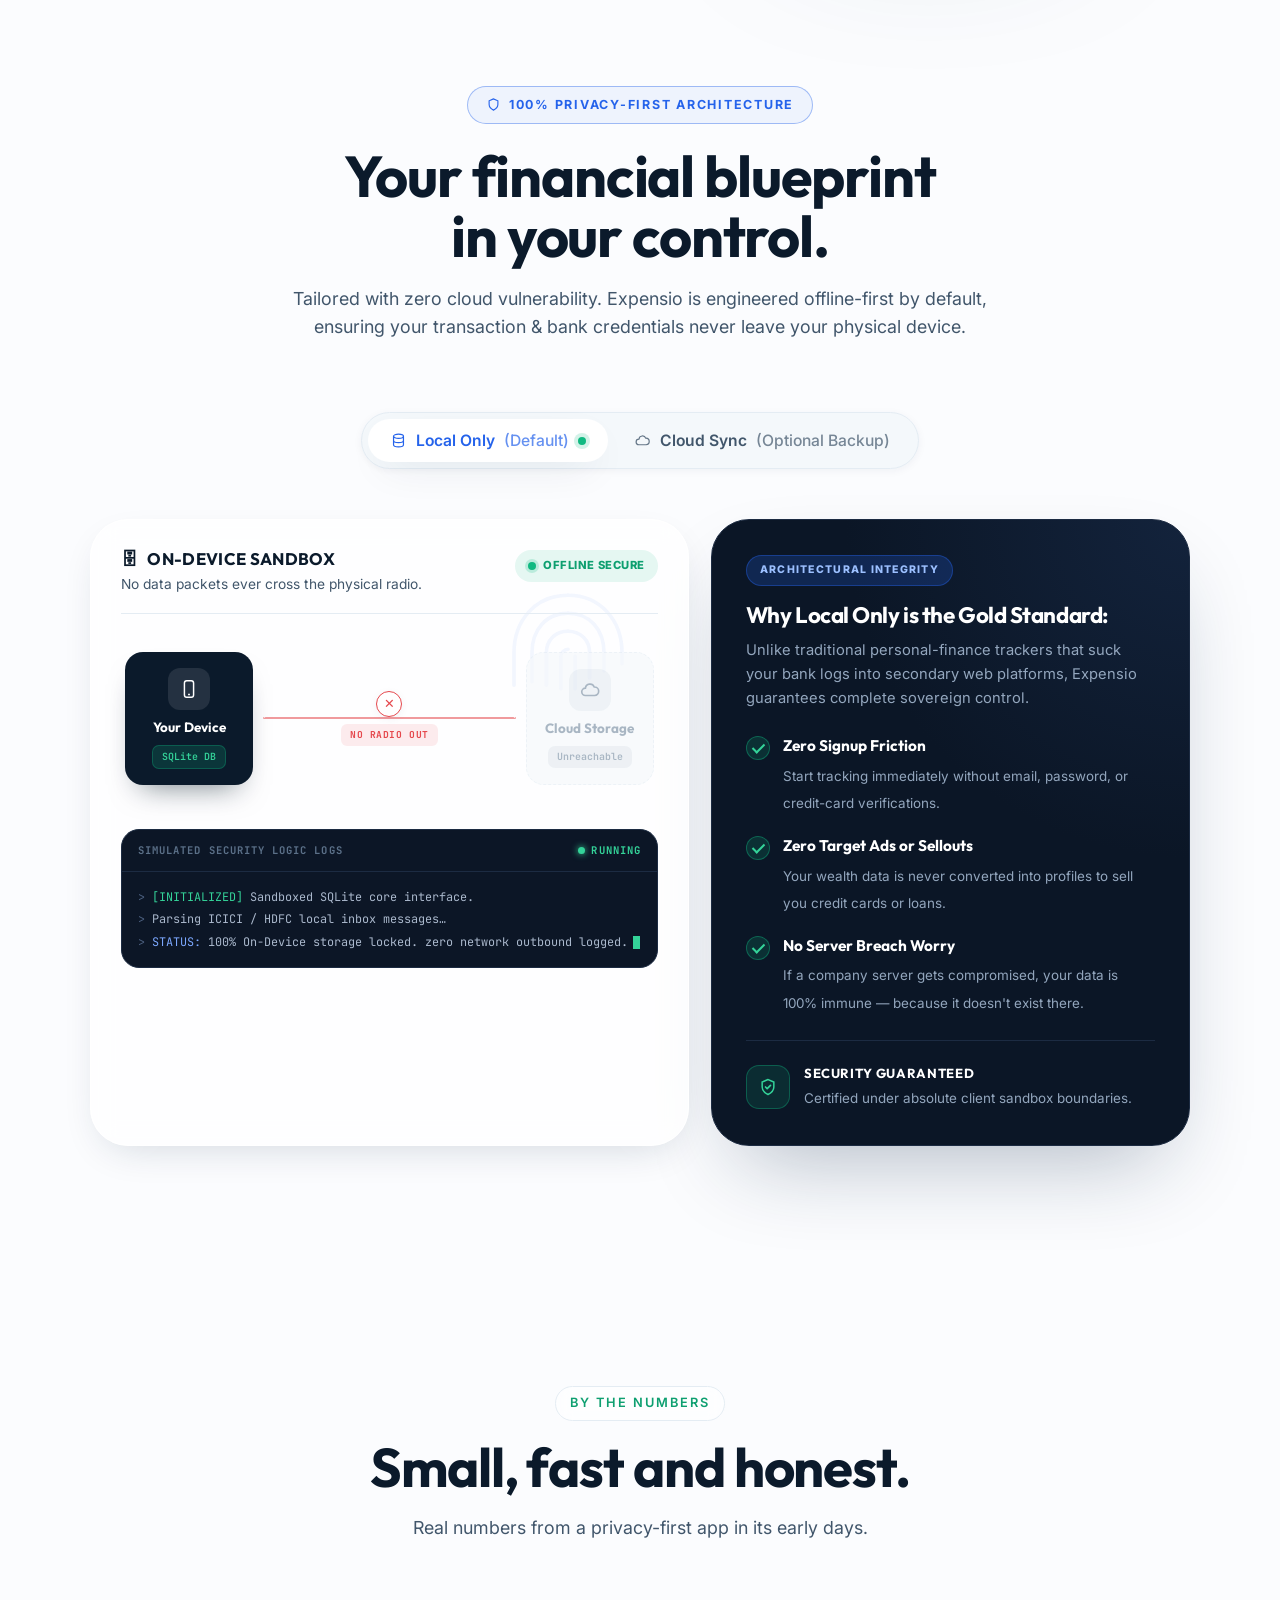
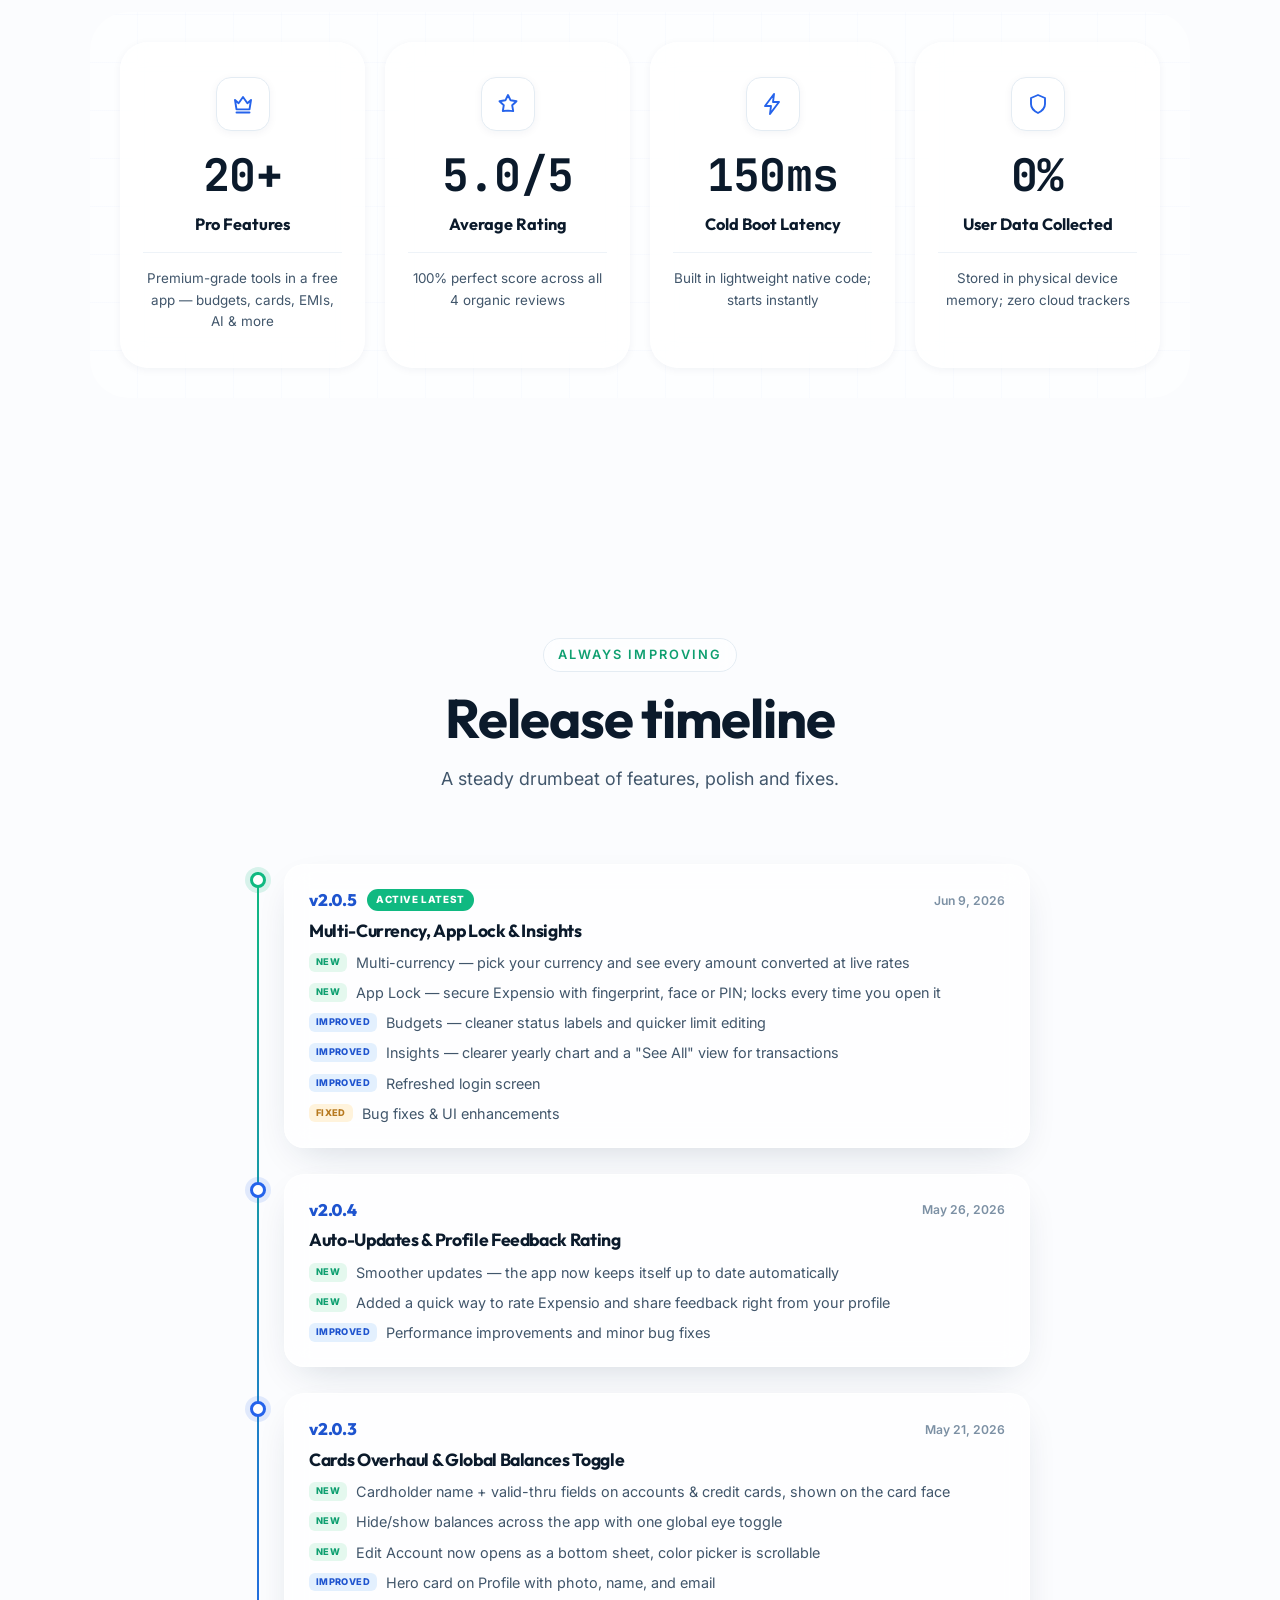
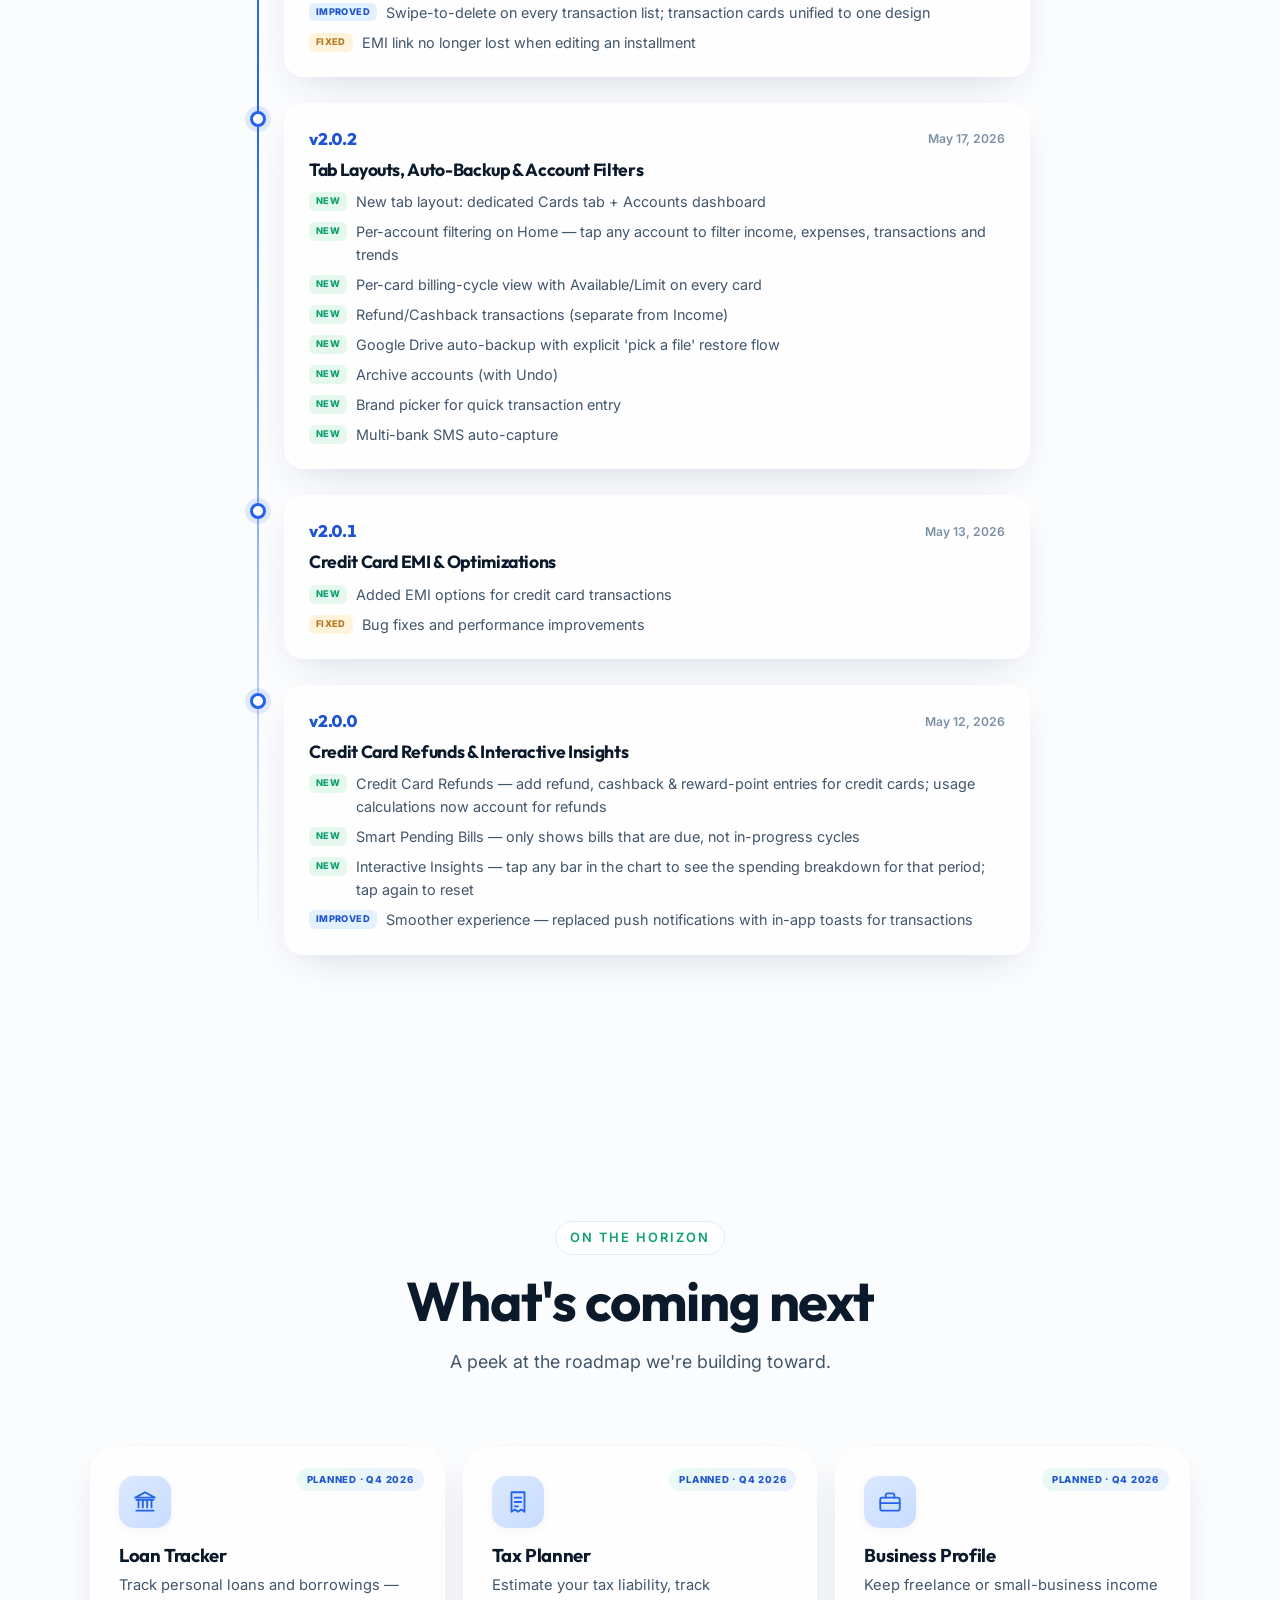
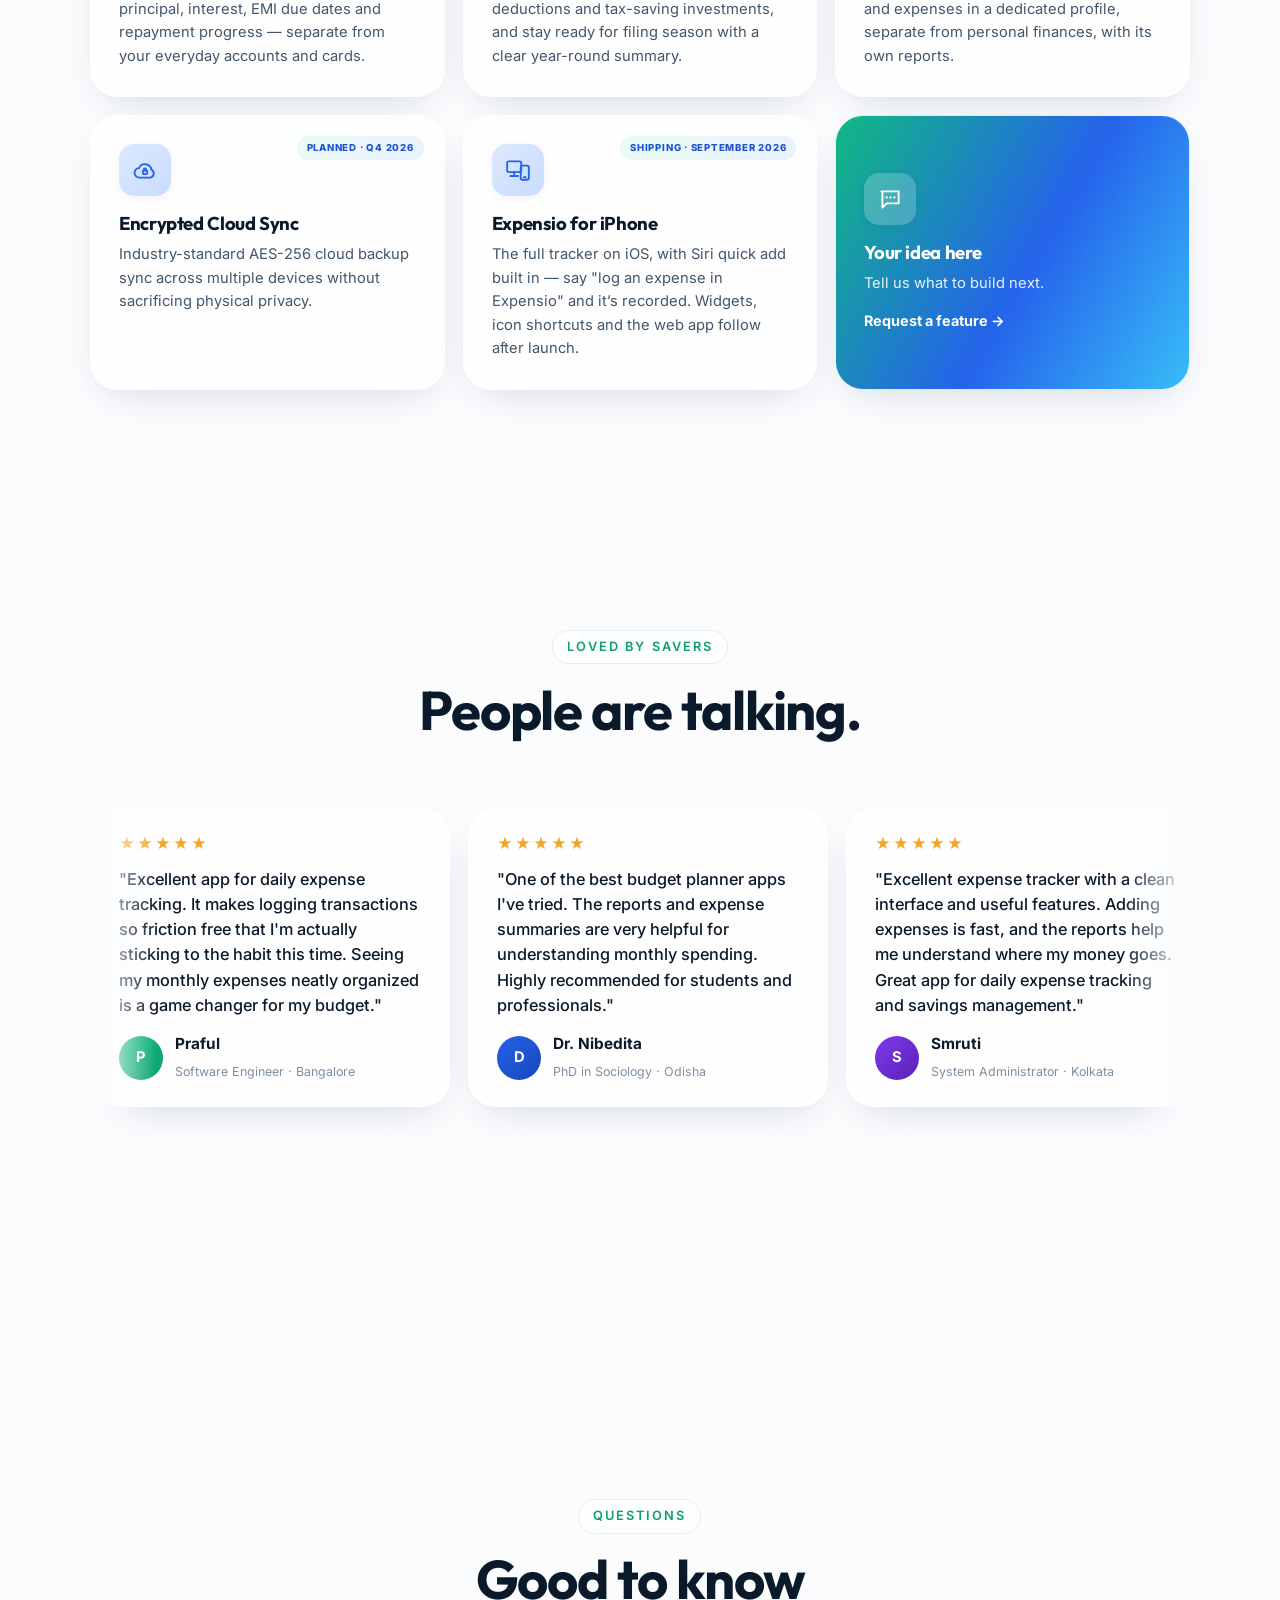
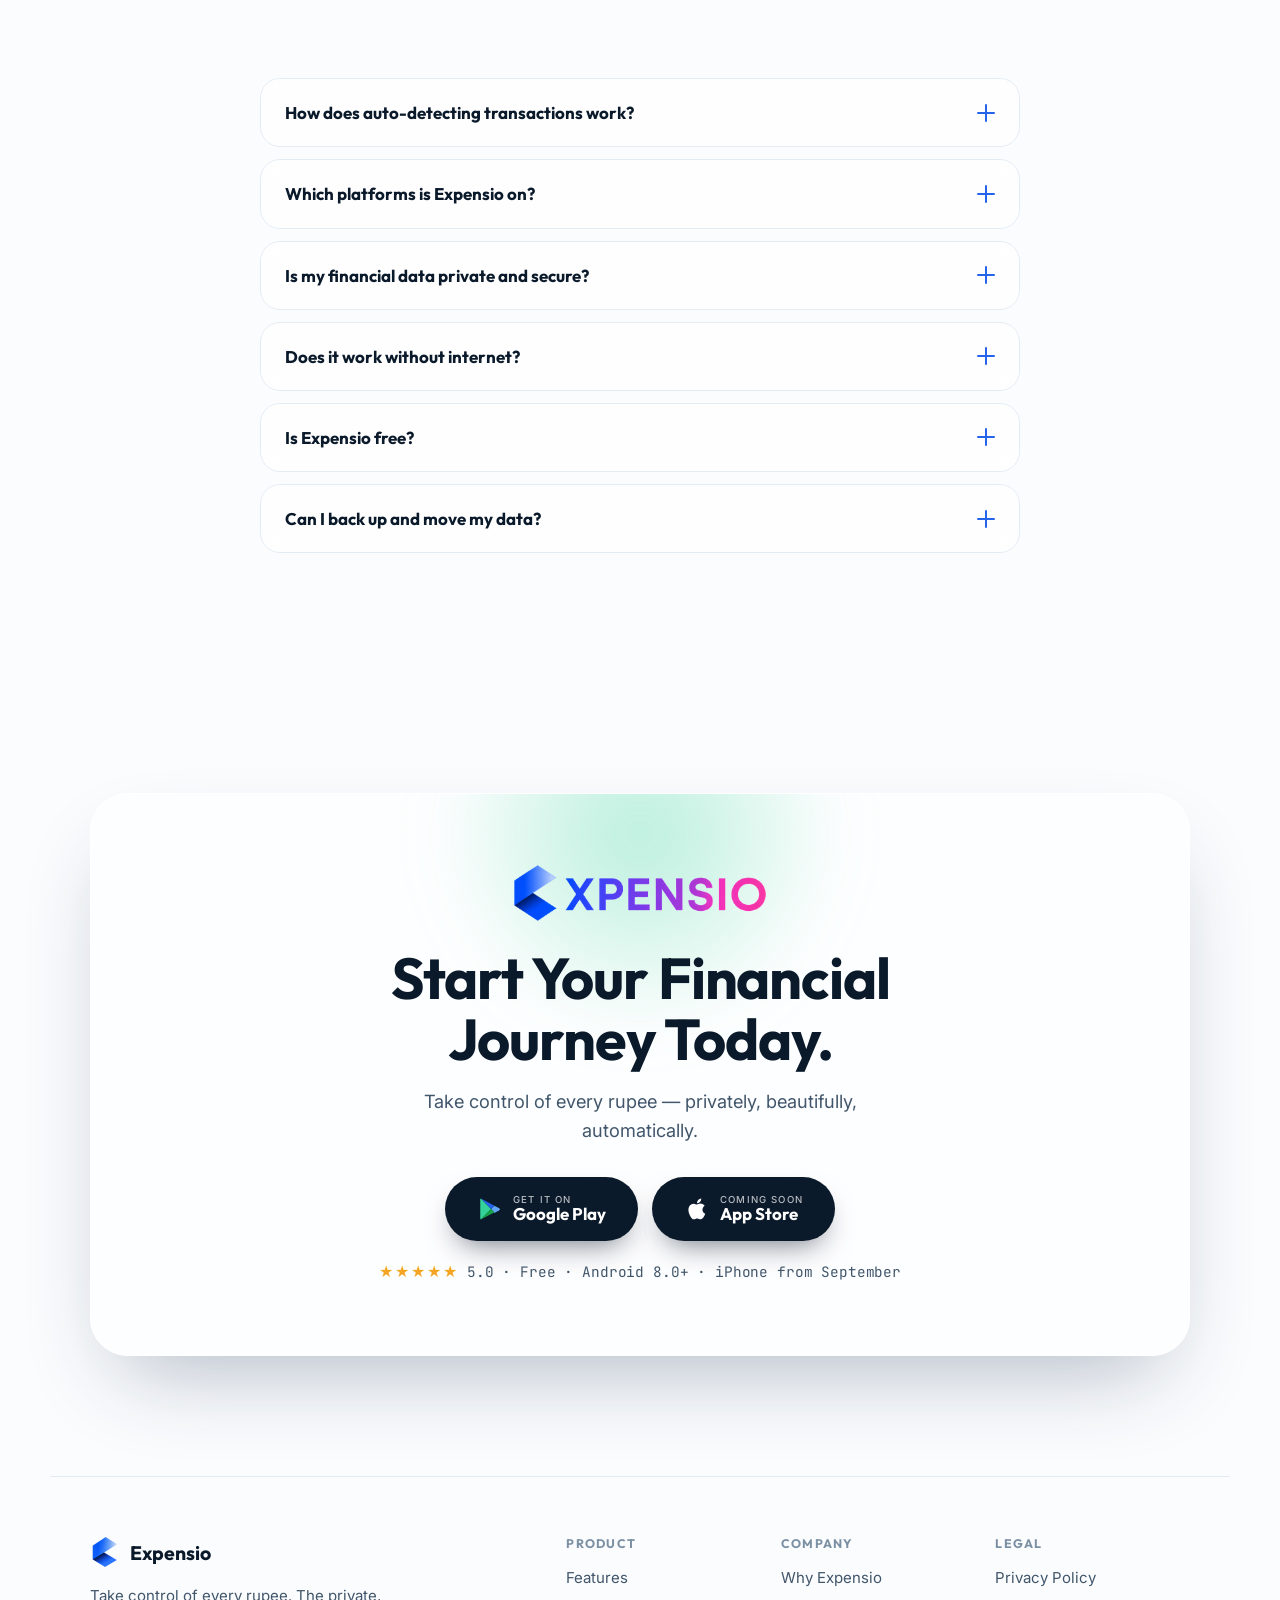
==== commit 21acce7b: "Fix mobile nav hamburger position, disable pinch-zoom, add cookie consent Hamburger was landing next" ====
--- a/index.html
+++ b/index.html
@@ -2,7 +2,7 @@
 <html lang="en">
 <head>
 <meta charset="UTF-8" />
-<meta name="viewport" content="width=device-width, initial-scale=1.0" />
+<meta name="viewport" content="width=device-width, initial-scale=1.0, maximum-scale=1.0, user-scalable=no" />
 <title>Expensio — Take Control of Every Rupee</title>
 <meta name="description" content="Expensio automatically detects transactions from your bank messages and tracks expenses, budgets, cards, EMIs and insights — beautifully, privately, offline-first." />
 
@@ -869,6 +869,15 @@
   <span class="btn__pg">▶</span> Download
 </a>
 
+<!-- ░░░ COOKIE CONSENT ░░░ -->
+<div class="cookiebar" id="cookiebar" role="dialog" aria-live="polite" aria-label="Cookie notice" hidden>
+  <p>We use minimal cookies to keep the site working and understand basic usage. No ads, no tracking of your financial data. <a href="privacy.html">Learn more</a>.</p>
+  <div class="cookiebar__actions">
+    <button type="button" class="btn btn--ghost btn--sm" id="cookieDecline">Decline</button>
+    <button type="button" class="btn btn--play btn--sm" id="cookieAccept">Accept</button>
+  </div>
+</div>
+
 <script src="script.js?v=20260828"></script>
 </body>
 </html>
--- a/styles.css
+++ b/styles.css
@@ -770,8 +770,7 @@
   .tmarquee__track{animation-duration:32s}
   .footer__top{grid-template-columns:1fr}
   /* mobile nav: hamburger + dropdown */
-  .nav__toggle{display:flex}
-  .nav .nav__cta{margin-left:auto}
+  .nav__toggle{display:flex;margin-left:auto}
   .nav__links{position:absolute;top:calc(100% + 12px);left:0;right:0;margin-left:0;
     flex-direction:column;gap:4px;padding:12px;
     background:rgba(255,255,255,.92);backdrop-filter:blur(20px) saturate(1.4);
@@ -818,3 +817,23 @@
 .toast strong{font-family:var(--font-d);font-weight:700}
 @media(prefers-reduced-motion:reduce){.toast{transition:opacity .2s}}
 @media(max-width:560px){.toast{bottom:88px;padding:13px 18px;font-size:.9rem}}
+
+/* ============ cookie consent ============ */
+.cookiebar{position:fixed;left:50%;bottom:24px;z-index:10000;transform:translate(-50%,0);
+  display:flex;align-items:center;flex-wrap:wrap;gap:16px;width:min(640px,calc(100vw - 32px));
+  padding:18px 22px;border-radius:20px;background:rgba(11,26,43,.94);color:#fff;
+  backdrop-filter:blur(14px);box-shadow:0 24px 60px -18px rgba(11,26,43,.6);
+  font-size:.92rem;line-height:1.45;opacity:0;pointer-events:none;
+  transition:opacity .32s var(--ease),transform .32s var(--ease)}
+.cookiebar.is-on{opacity:1;pointer-events:auto;transform:translate(-50%,0)}
+.cookiebar[hidden]{display:none}
+.cookiebar p{flex:1 1 260px;margin:0;color:rgba(255,255,255,.88)}
+.cookiebar a{color:#fff;text-decoration:underline}
+.cookiebar__actions{display:flex;gap:10px;flex:0 0 auto;margin-left:auto}
+.cookiebar .btn--ghost{background:rgba(255,255,255,.12);color:#fff;border-color:rgba(255,255,255,.25)}
+.cookiebar .btn--ghost:hover{background:rgba(255,255,255,.18);color:#fff;border-color:rgba(255,255,255,.4)}
+@media(max-width:560px){
+  .cookiebar{bottom:88px;padding:16px 18px;font-size:.88rem}
+  .cookiebar__actions{flex:1 1 100%;margin-left:0}
+  .cookiebar__actions .btn{flex:1}
+}
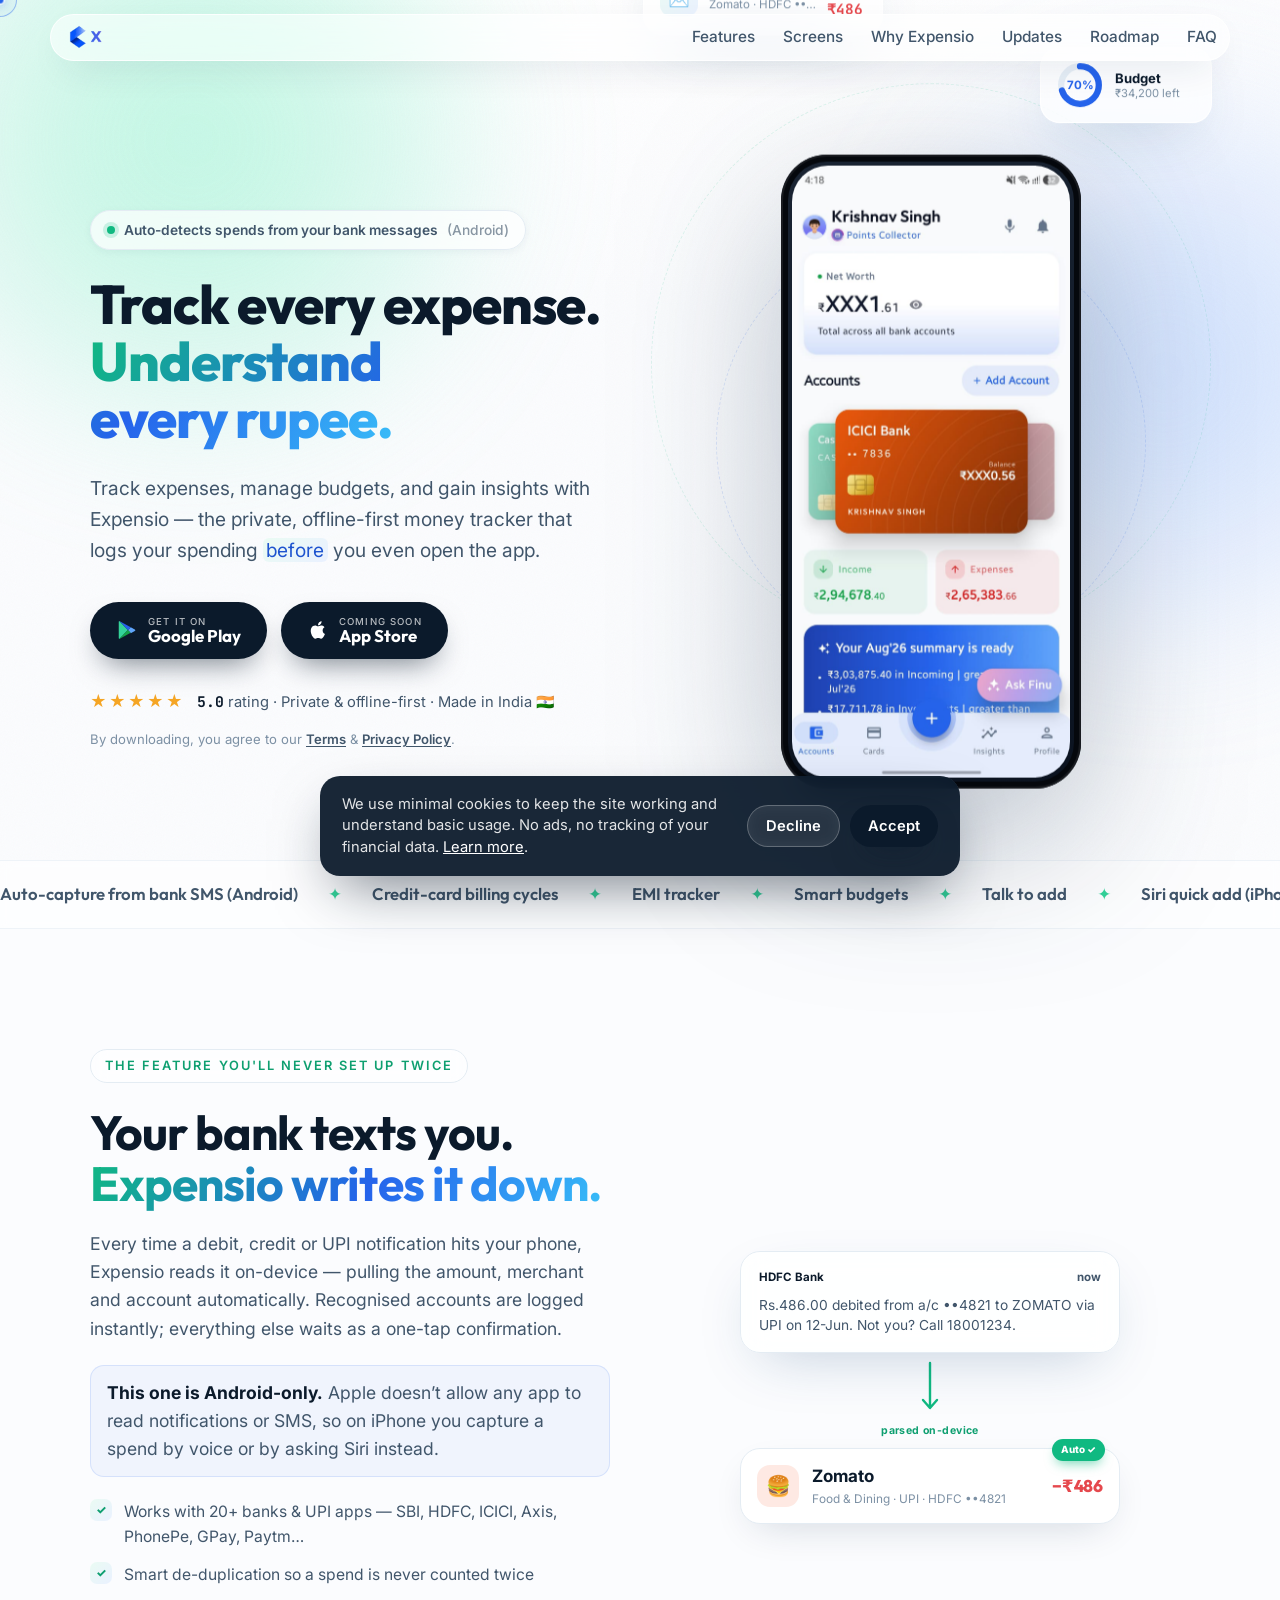
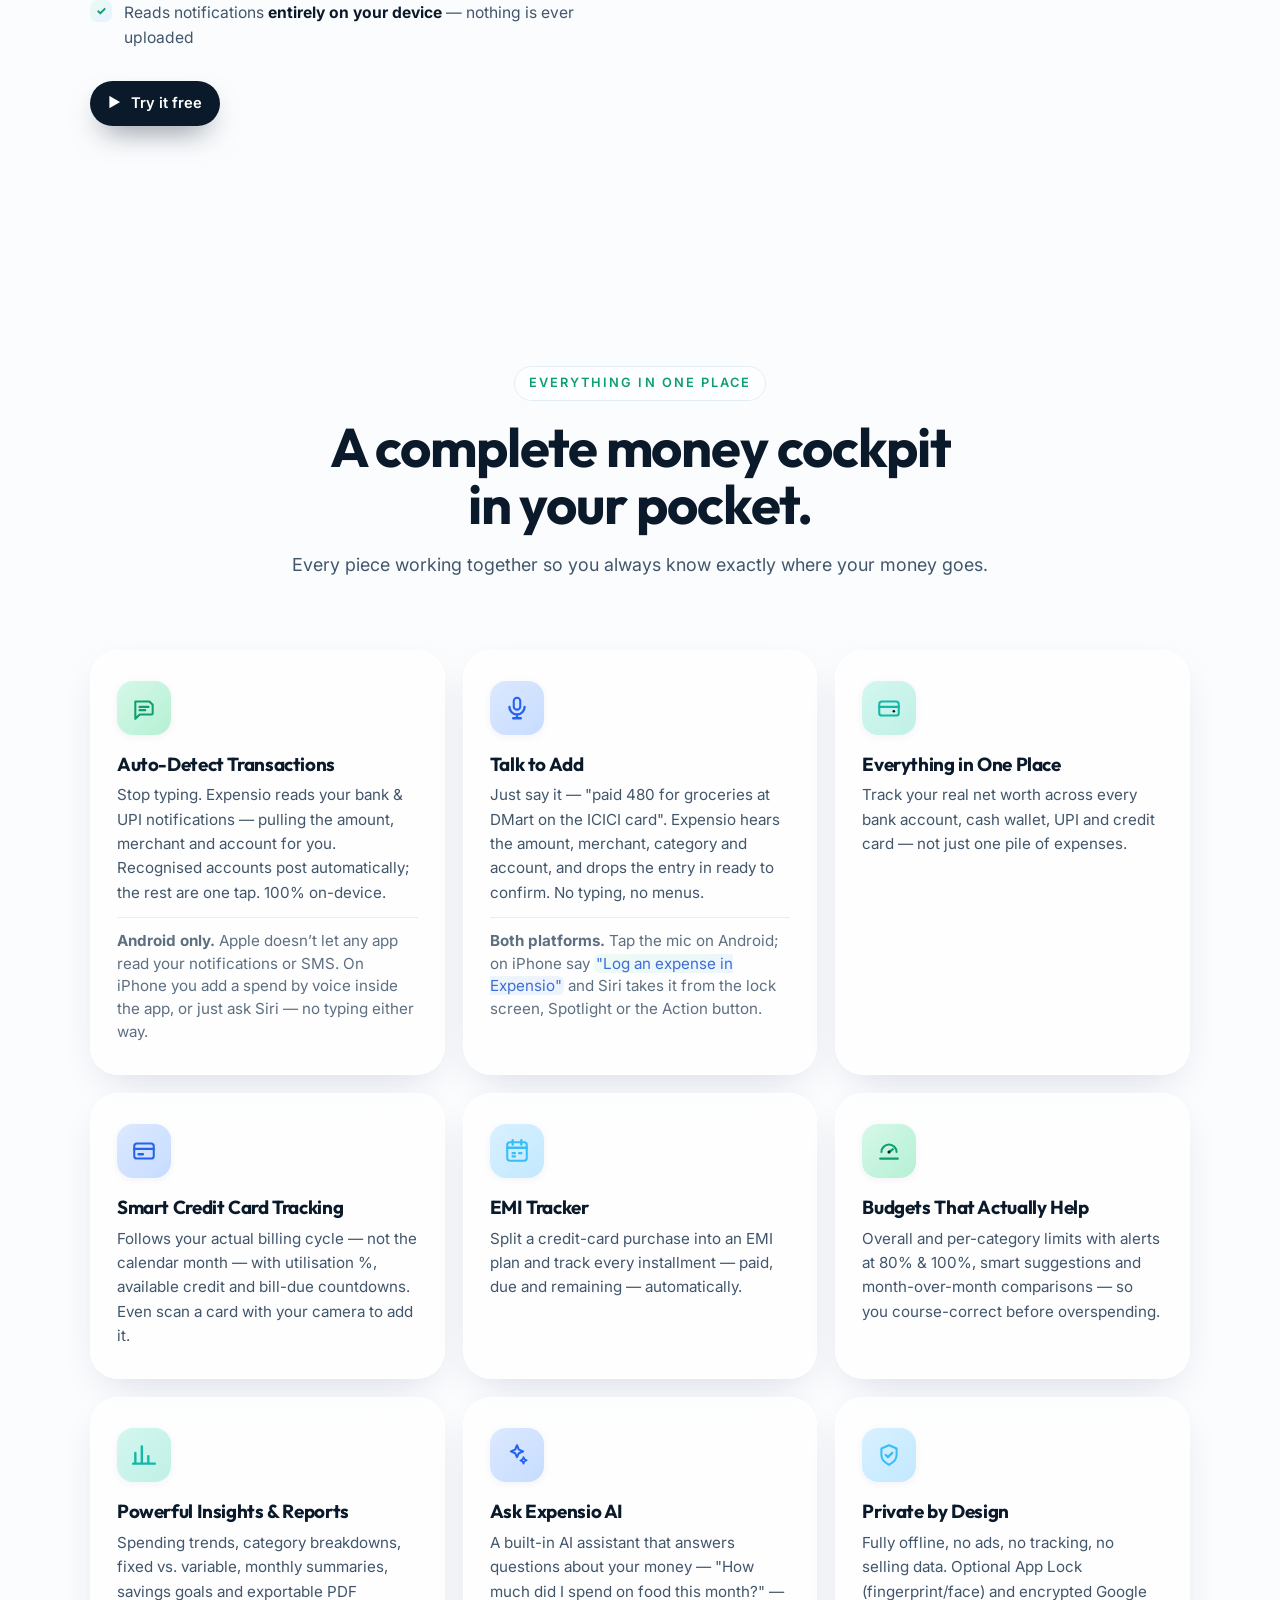
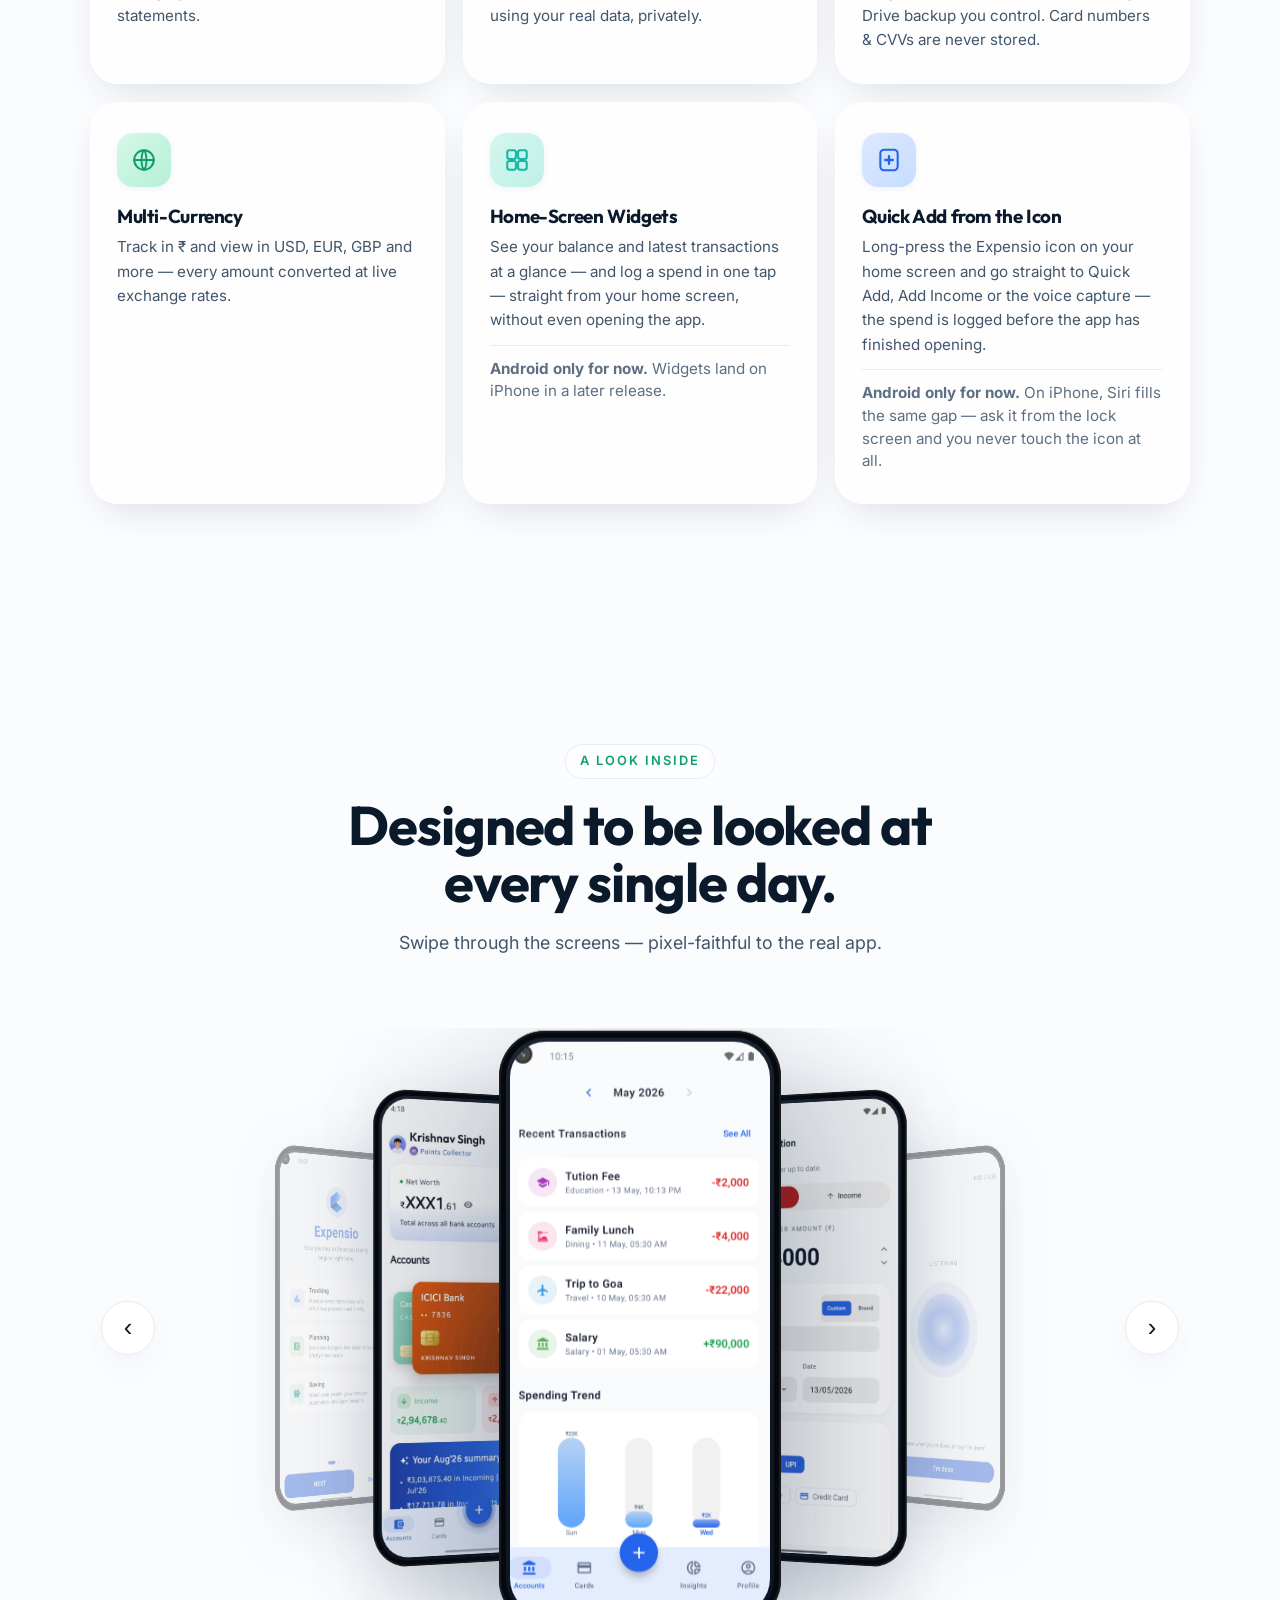
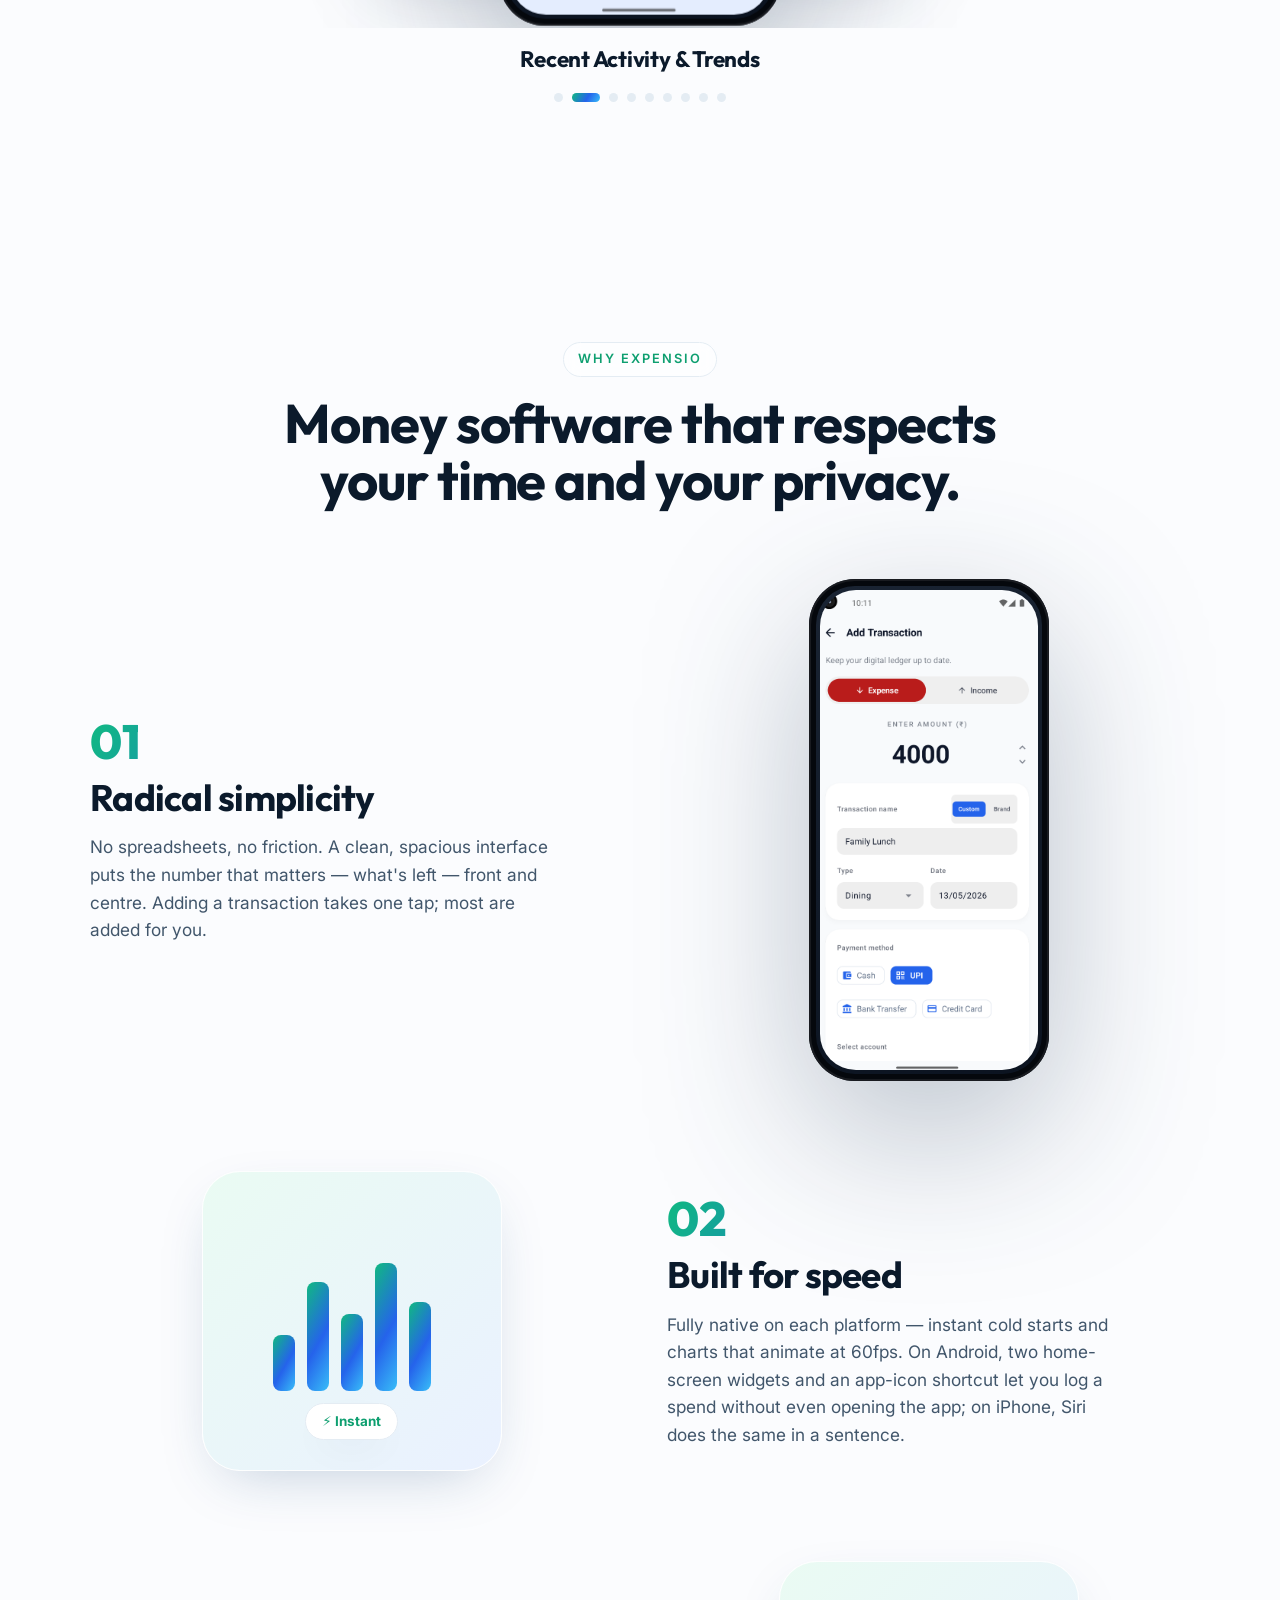
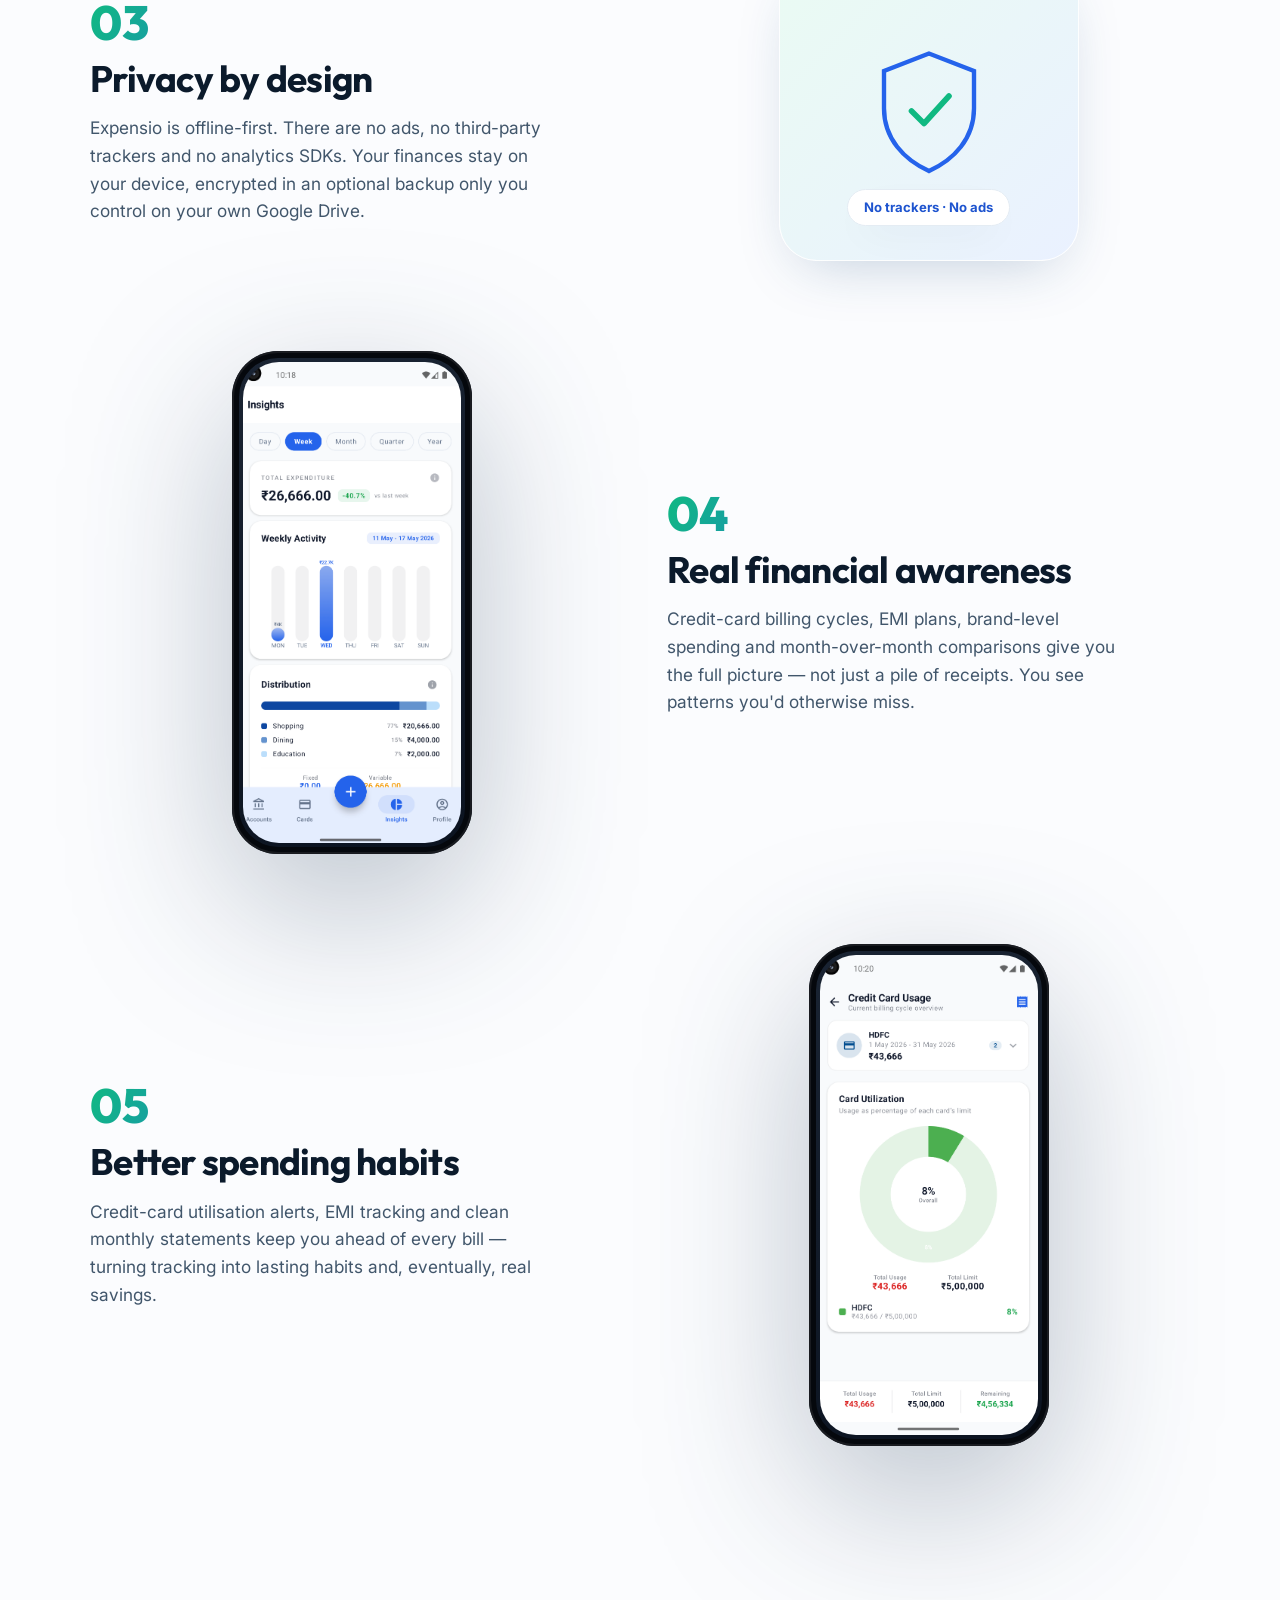
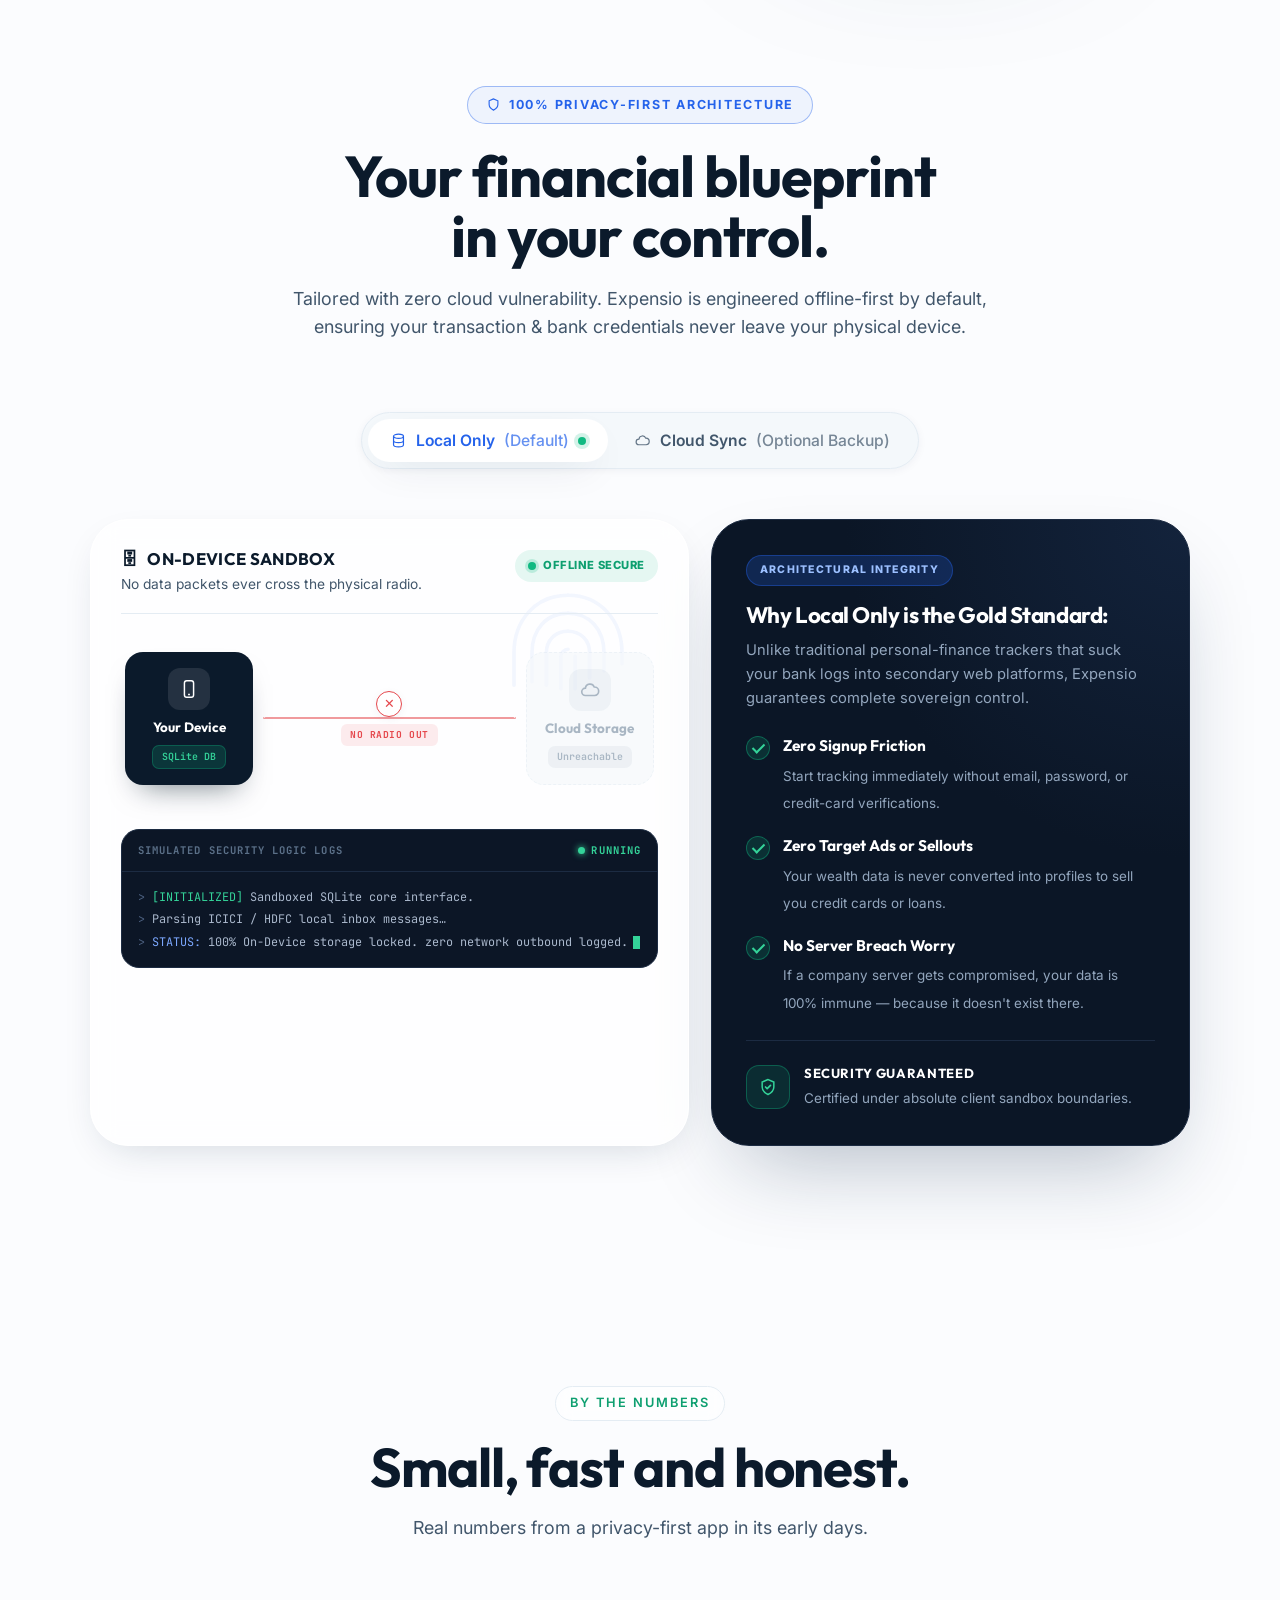
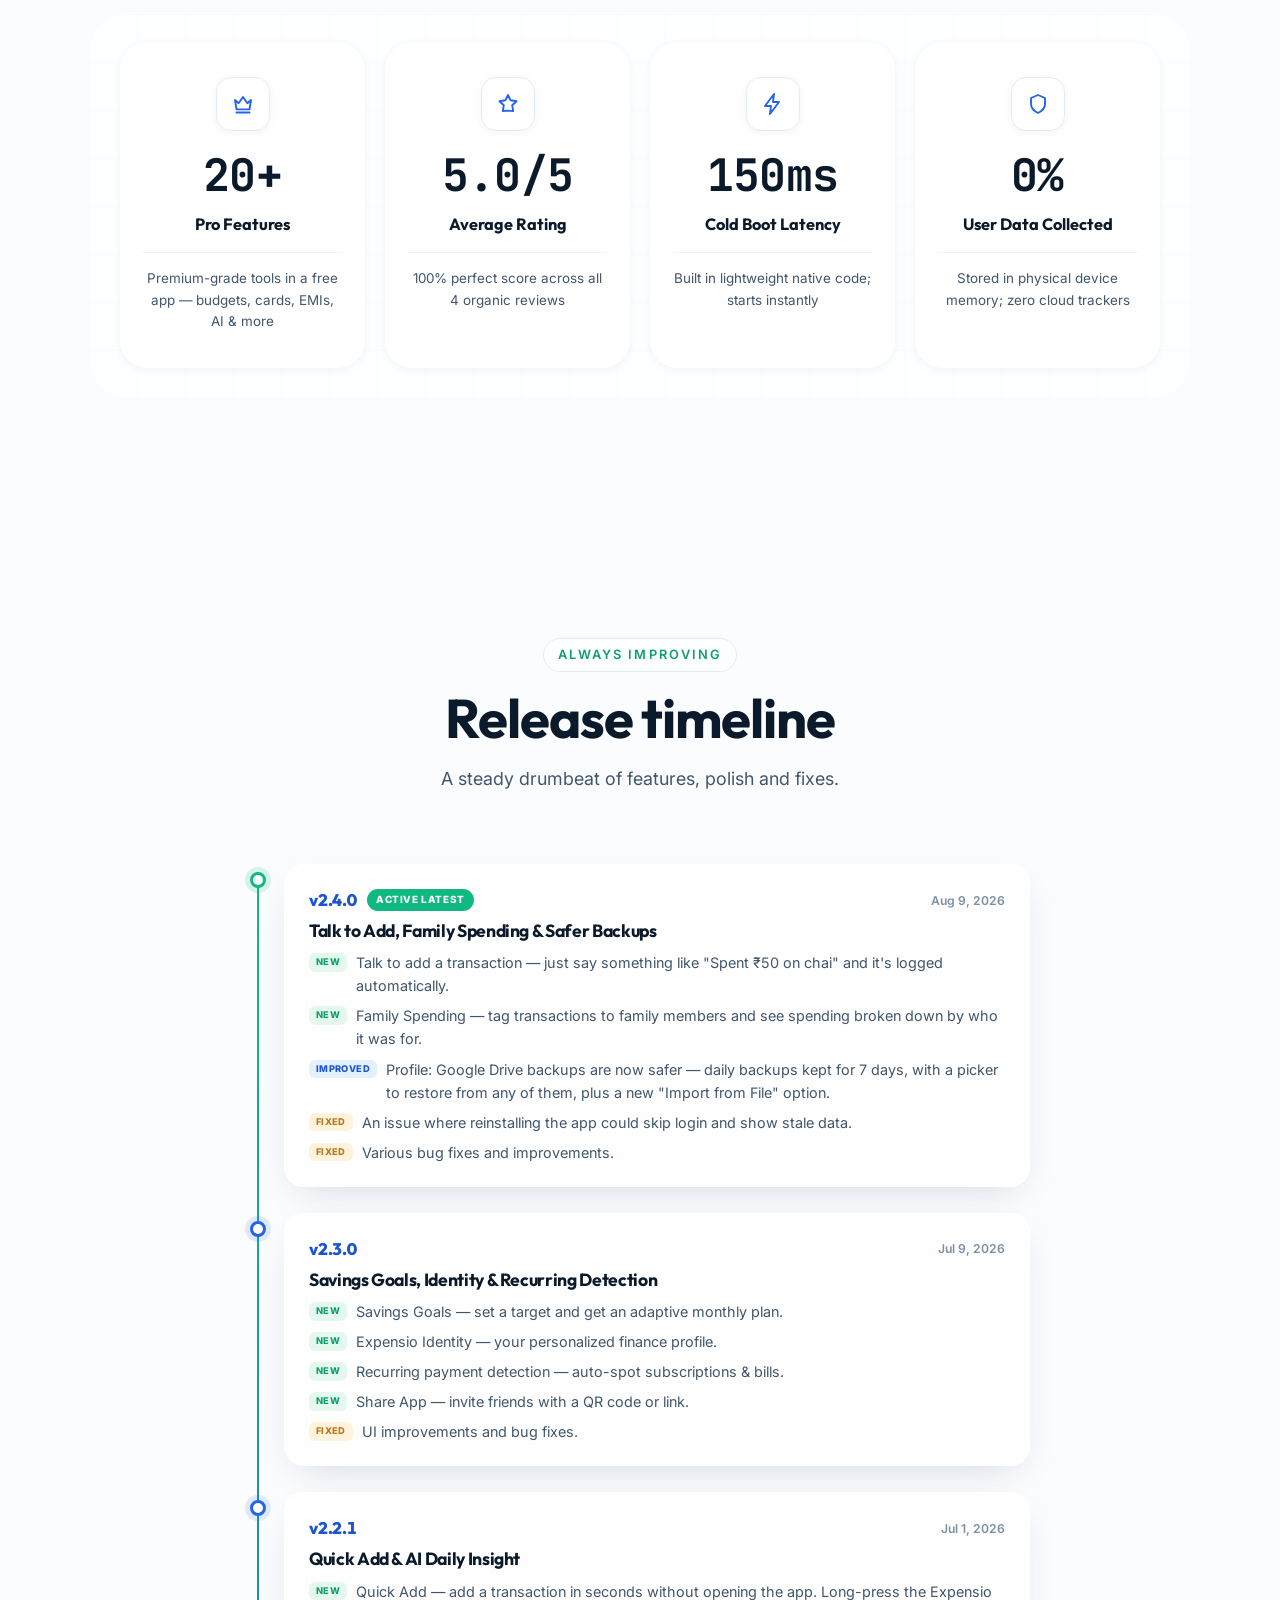
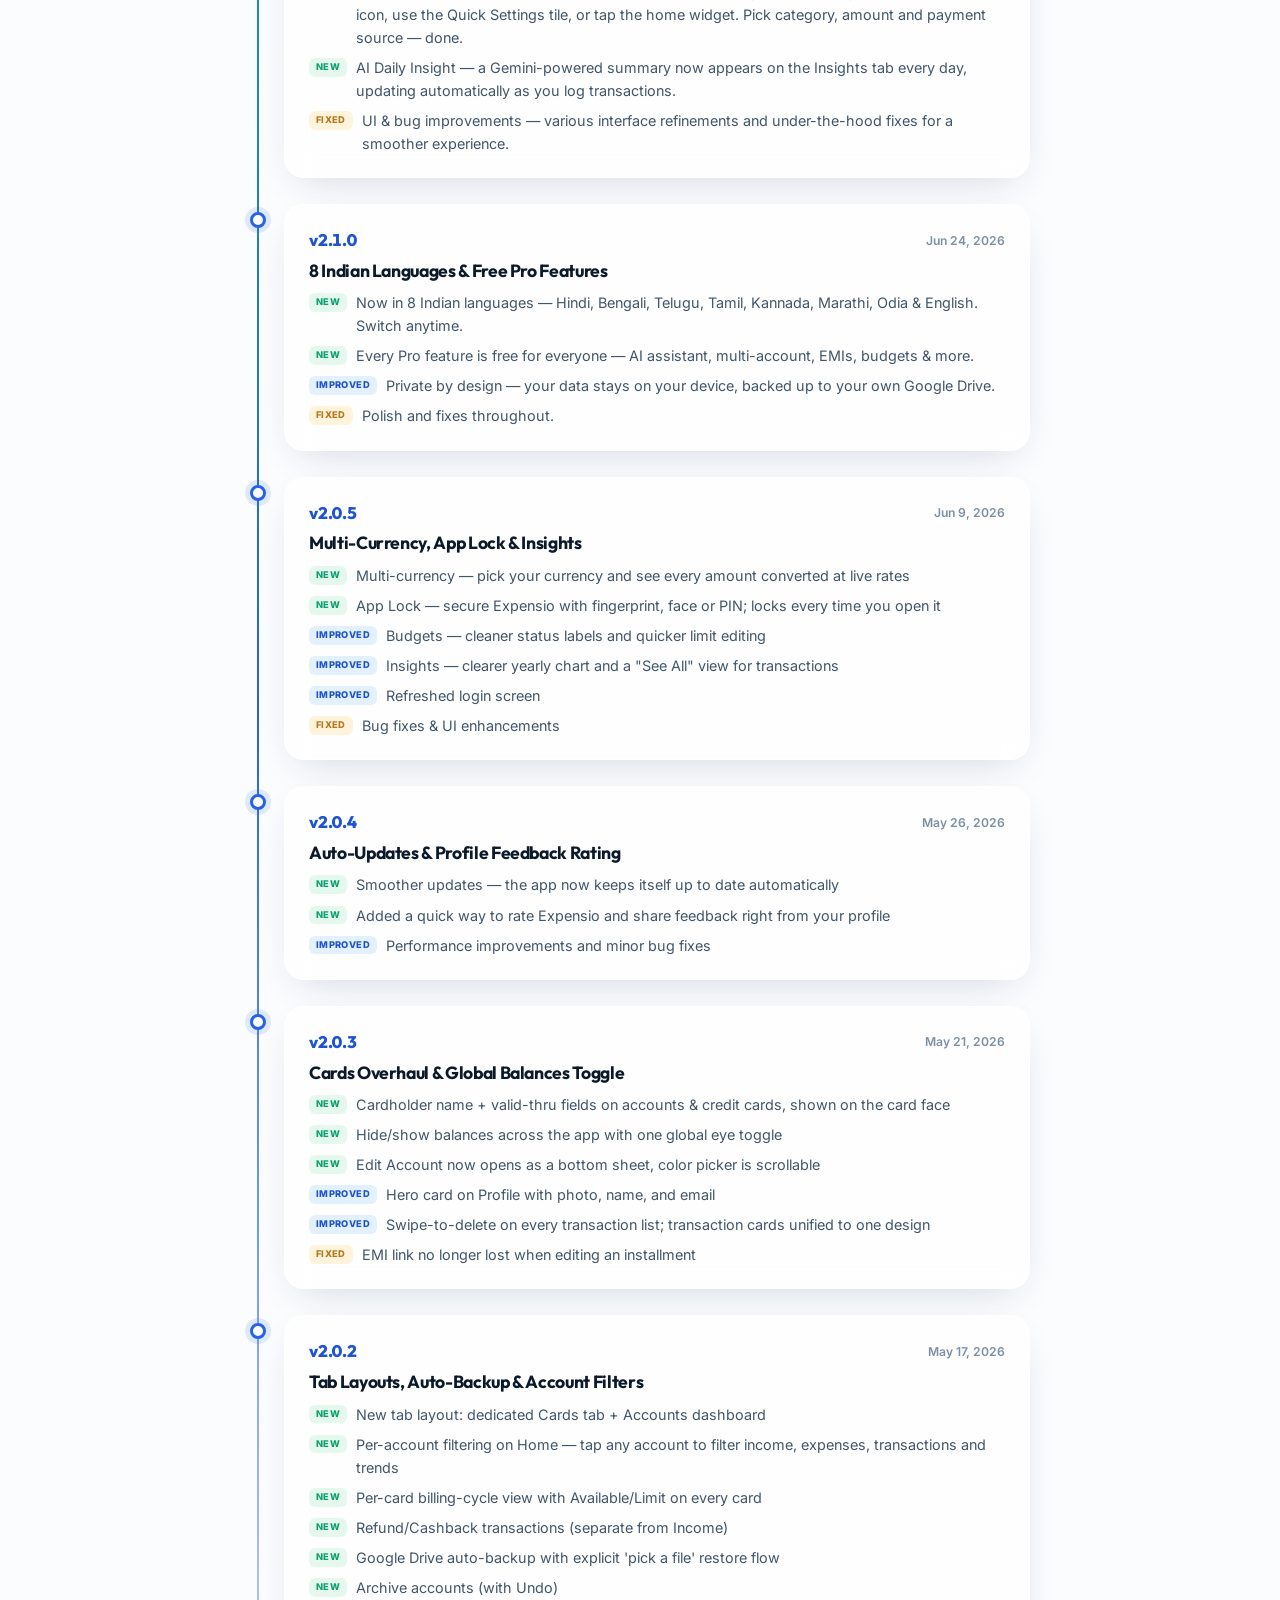
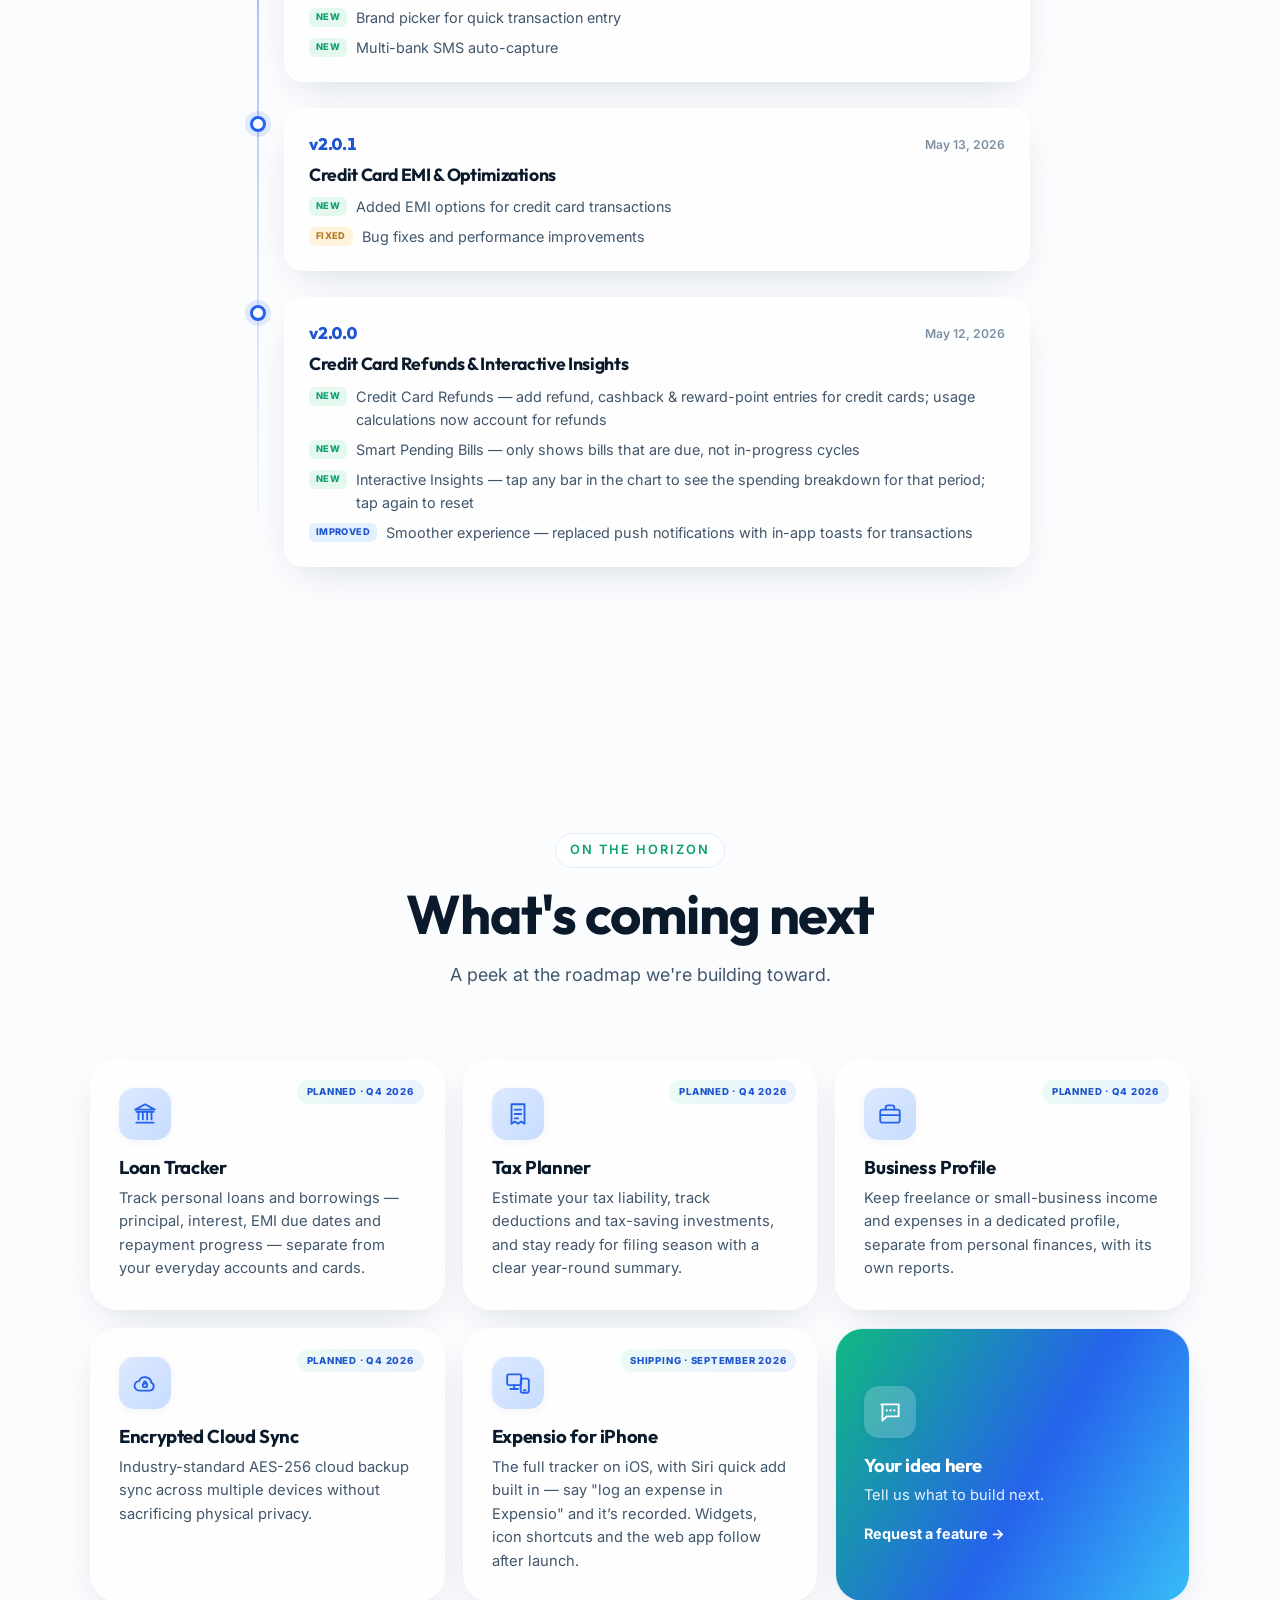
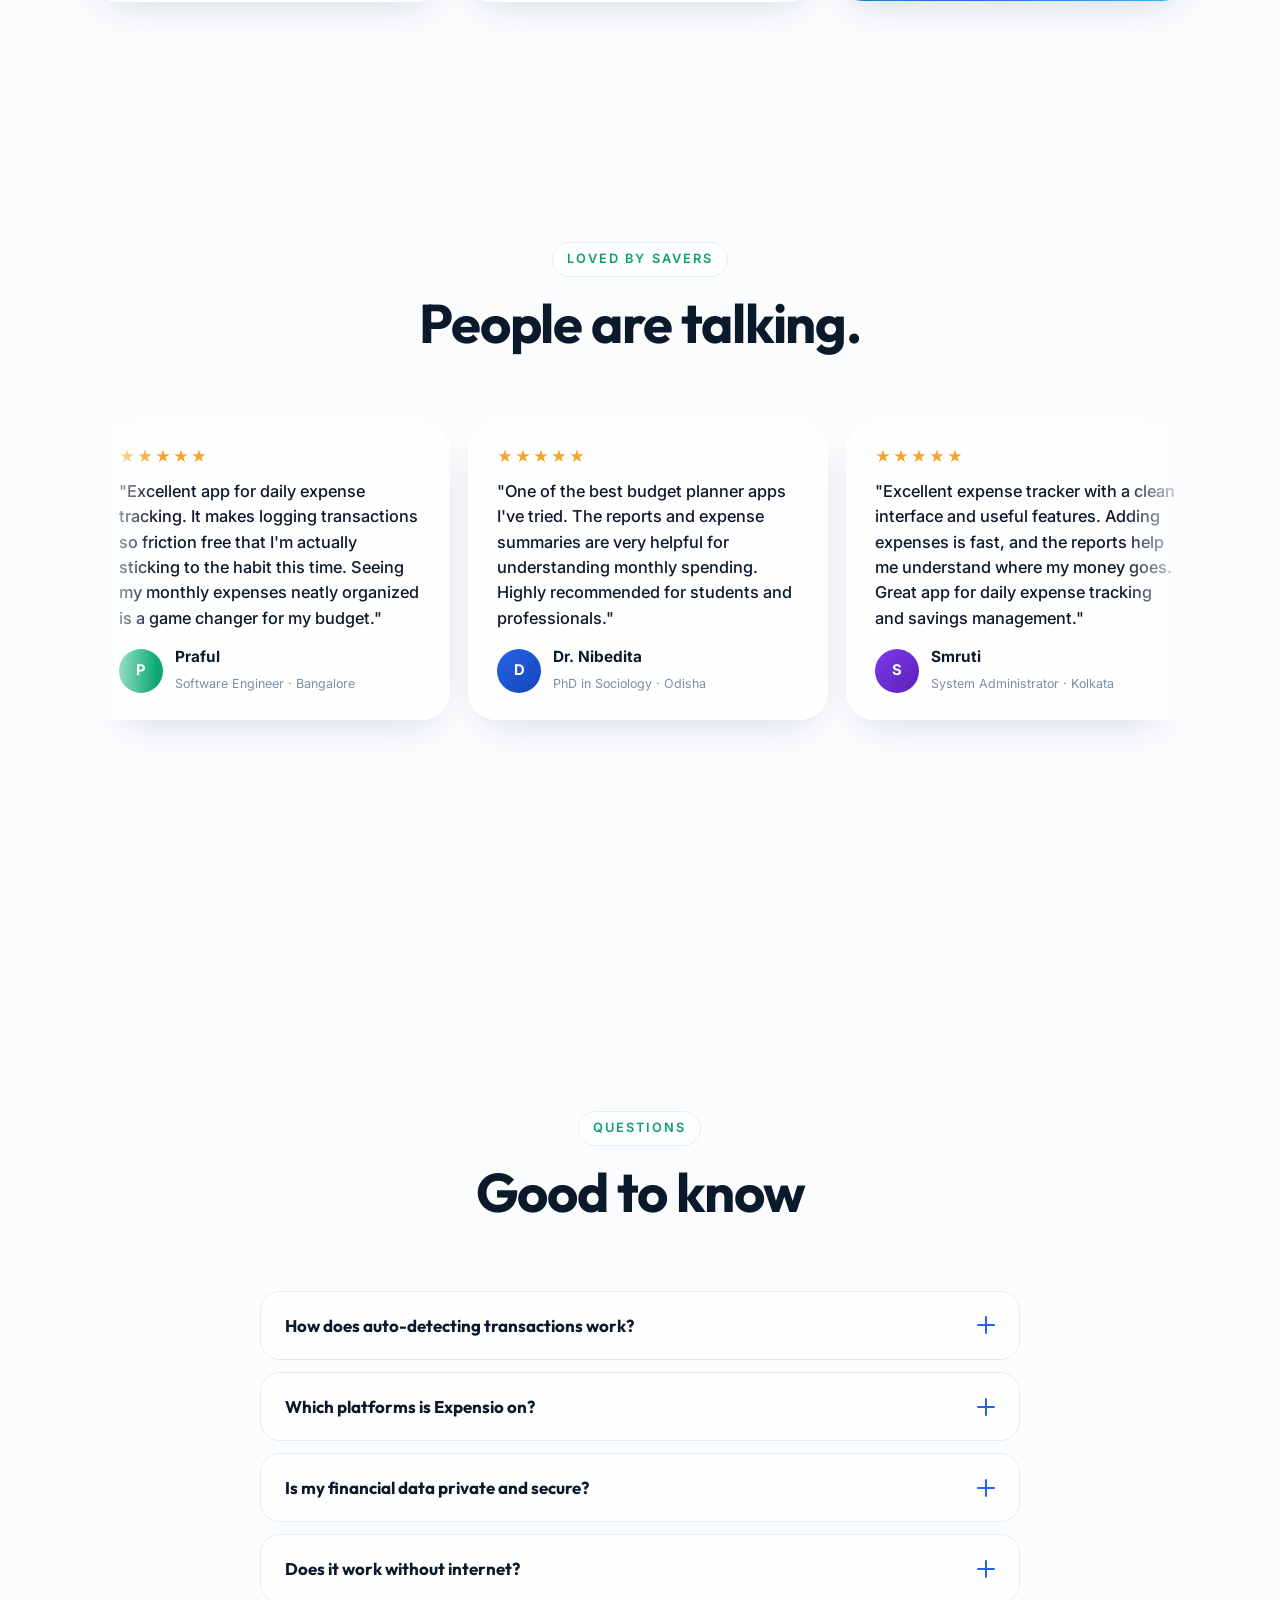
==== commit 4d86684b: "Add v2.1.0, v2.2.1, v2.3.0 and v2.4.0 to release timeline Co-Authored-By: Claude Sonnet 5 <noreply@a" ====
--- a/index.html
+++ b/index.html
@@ -566,7 +566,60 @@
     <li class="tl reveal">
       <div class="tl__dot"></div>
       <div class="tl__card">
-        <div class="tl__top"><span class="tl__ver">v2.0.5</span><span class="tl__tag tag--now">Active Latest</span><span class="tl__date">Jun 9, 2026</span></div>
+        <div class="tl__top"><span class="tl__ver">v2.4.0</span><span class="tl__tag tag--now">Active Latest</span><span class="tl__date">Aug 9, 2026</span></div>
+        <h4>Talk to Add, Family Spending &amp; Safer Backups</h4>
+        <ul>
+          <li><i class="new">New</i> Talk to add a transaction — just say something like "Spent ₹50 on chai" and it's logged automatically.</li>
+          <li><i class="new">New</i> Family Spending — tag transactions to family members and see spending broken down by who it was for.</li>
+          <li><i class="imp">Improved</i> Profile: Google Drive backups are now safer — daily backups kept for 7 days, with a picker to restore from any of them, plus a new "Import from File" option.</li>
+          <li><i class="fix">Fixed</i> An issue where reinstalling the app could skip login and show stale data.</li>
+          <li><i class="fix">Fixed</i> Various bug fixes and improvements.</li>
+        </ul>
+      </div>
+    </li>
+    <li class="tl reveal">
+      <div class="tl__dot"></div>
+      <div class="tl__card">
+        <div class="tl__top"><span class="tl__ver">v2.3.0</span><span class="tl__date">Jul 9, 2026</span></div>
+        <h4>Savings Goals, Identity &amp; Recurring Detection</h4>
+        <ul>
+          <li><i class="new">New</i> Savings Goals — set a target and get an adaptive monthly plan.</li>
+          <li><i class="new">New</i> Expensio Identity — your personalized finance profile.</li>
+          <li><i class="new">New</i> Recurring payment detection — auto-spot subscriptions &amp; bills.</li>
+          <li><i class="new">New</i> Share App — invite friends with a QR code or link.</li>
+          <li><i class="fix">Fixed</i> UI improvements and bug fixes.</li>
+        </ul>
+      </div>
+    </li>
+    <li class="tl reveal">
+      <div class="tl__dot"></div>
+      <div class="tl__card">
+        <div class="tl__top"><span class="tl__ver">v2.2.1</span><span class="tl__date">Jul 1, 2026</span></div>
+        <h4>Quick Add &amp; AI Daily Insight</h4>
+        <ul>
+          <li><i class="new">New</i> Quick Add — add a transaction in seconds without opening the app. Long-press the Expensio icon, use the Quick Settings tile, or tap the home widget. Pick category, amount and payment source — done.</li>
+          <li><i class="new">New</i> AI Daily Insight — a Gemini-powered summary now appears on the Insights tab every day, updating automatically as you log transactions.</li>
+          <li><i class="fix">Fixed</i> UI &amp; bug improvements — various interface refinements and under-the-hood fixes for a smoother experience.</li>
+        </ul>
+      </div>
+    </li>
+    <li class="tl reveal">
+      <div class="tl__dot"></div>
+      <div class="tl__card">
+        <div class="tl__top"><span class="tl__ver">v2.1.0</span><span class="tl__date">Jun 24, 2026</span></div>
+        <h4>8 Indian Languages &amp; Free Pro Features</h4>
+        <ul>
+          <li><i class="new">New</i> Now in 8 Indian languages — Hindi, Bengali, Telugu, Tamil, Kannada, Marathi, Odia &amp; English. Switch anytime.</li>
+          <li><i class="new">New</i> Every Pro feature is free for everyone — AI assistant, multi-account, EMIs, budgets &amp; more.</li>
+          <li><i class="imp">Improved</i> Private by design — your data stays on your device, backed up to your own Google Drive.</li>
+          <li><i class="fix">Fixed</i> Polish and fixes throughout.</li>
+        </ul>
+      </div>
+    </li>
+    <li class="tl reveal">
+      <div class="tl__dot"></div>
+      <div class="tl__card">
+        <div class="tl__top"><span class="tl__ver">v2.0.5</span><span class="tl__date">Jun 9, 2026</span></div>
         <h4>Multi-Currency, App Lock &amp; Insights</h4>
         <ul>
           <li><i class="new">New</i> Multi-currency — pick your currency and see every amount converted at live rates</li>
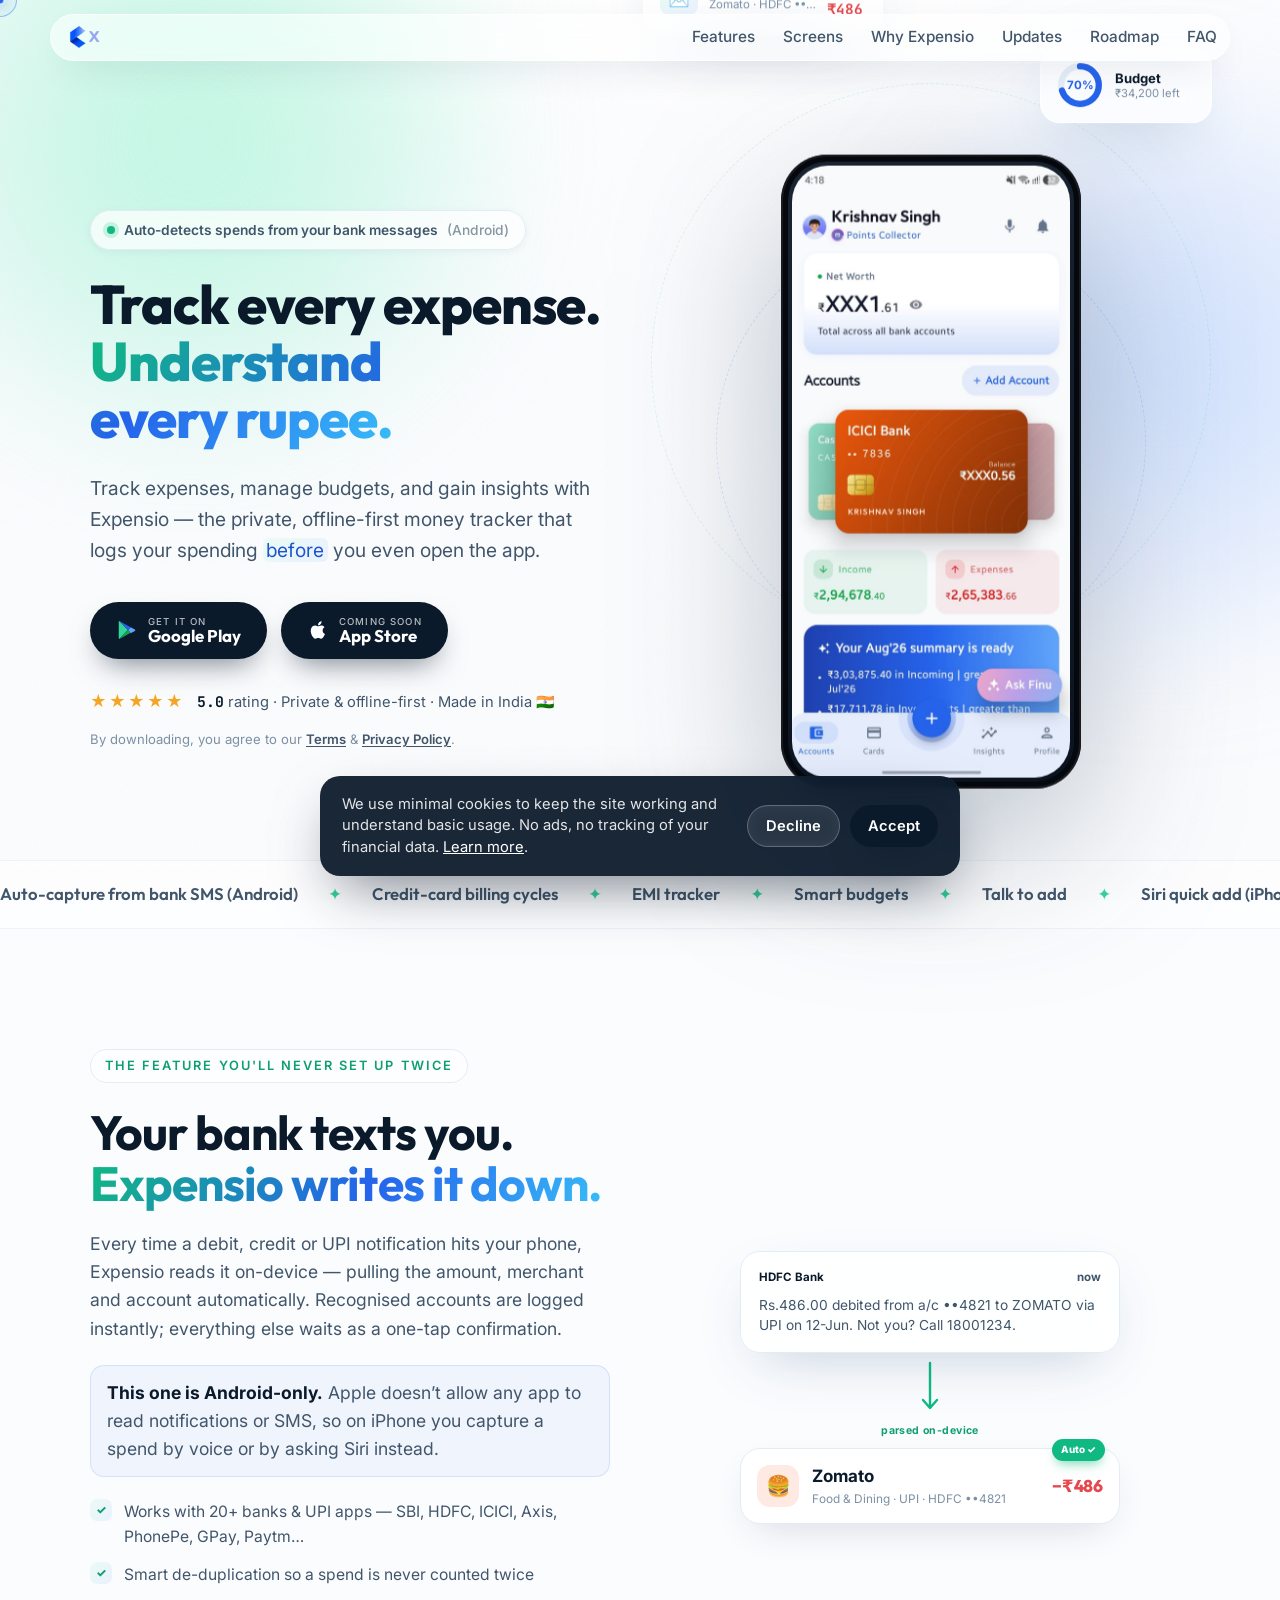
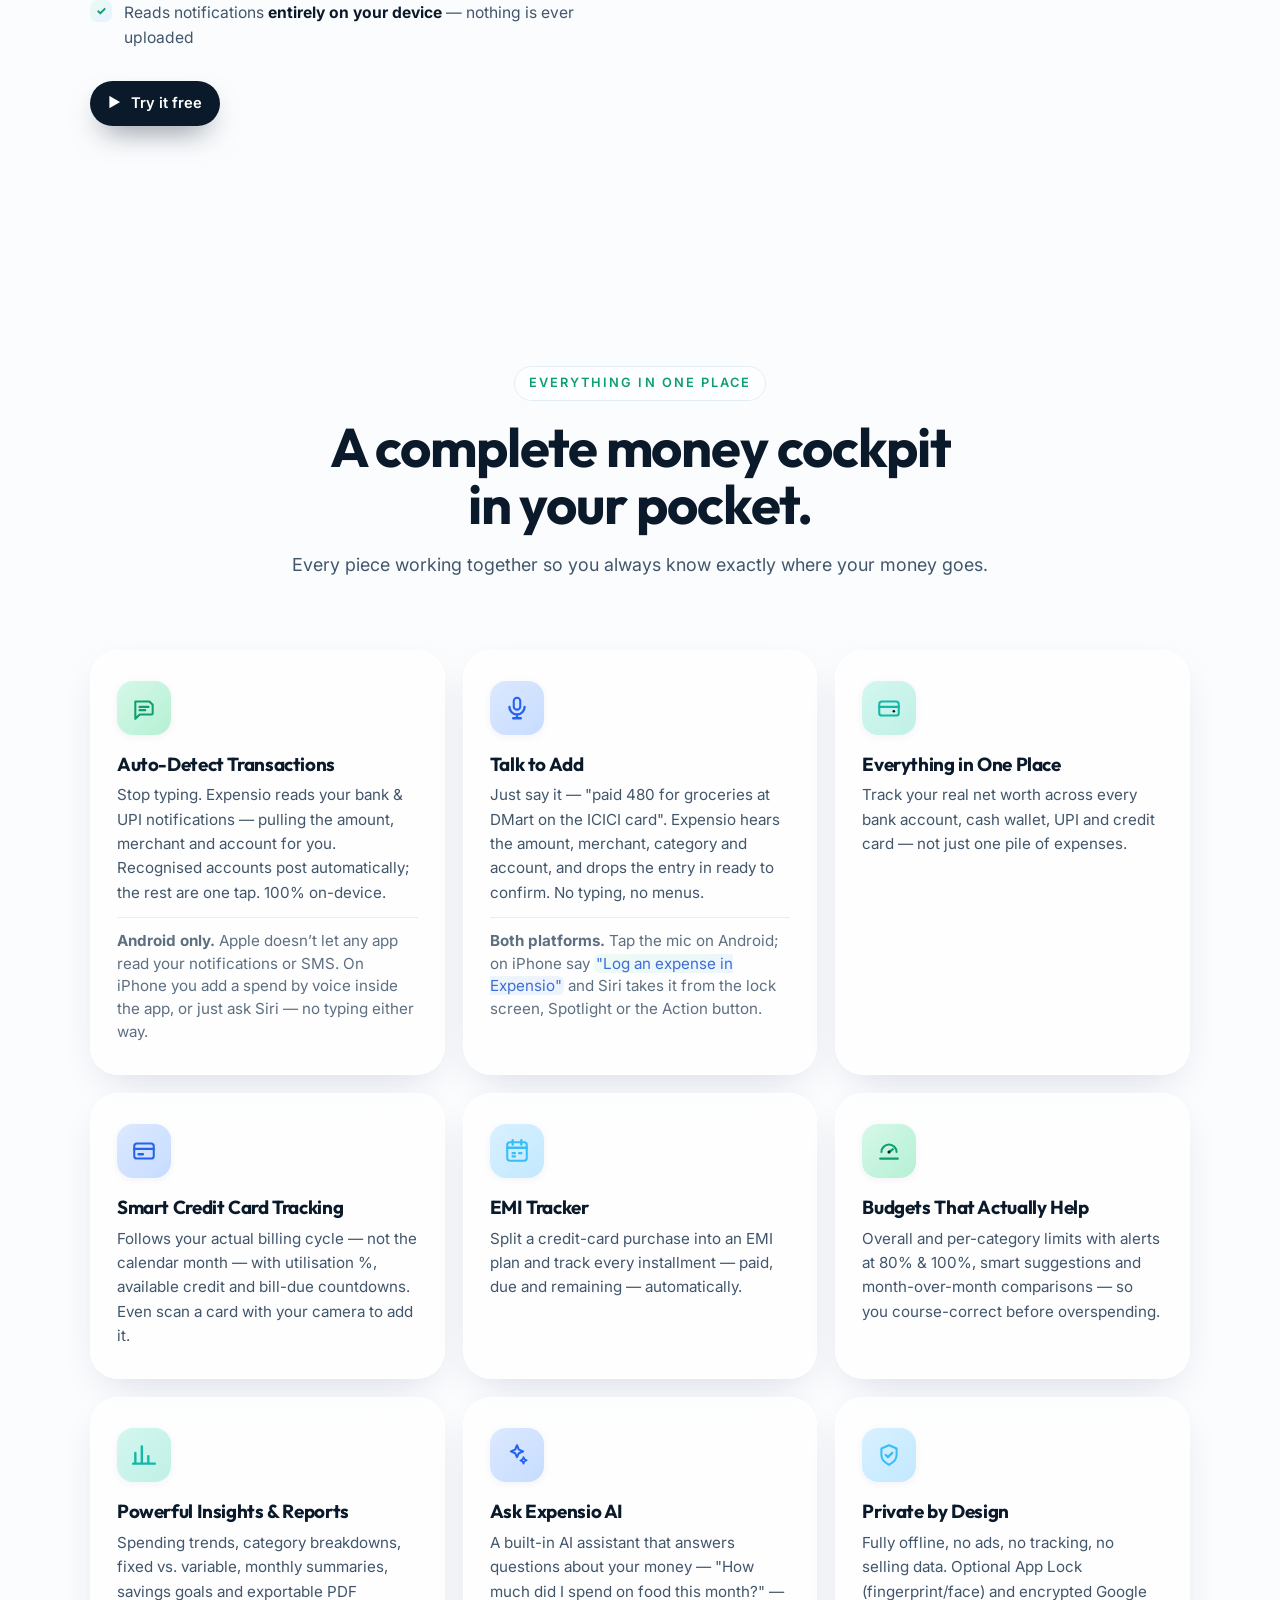
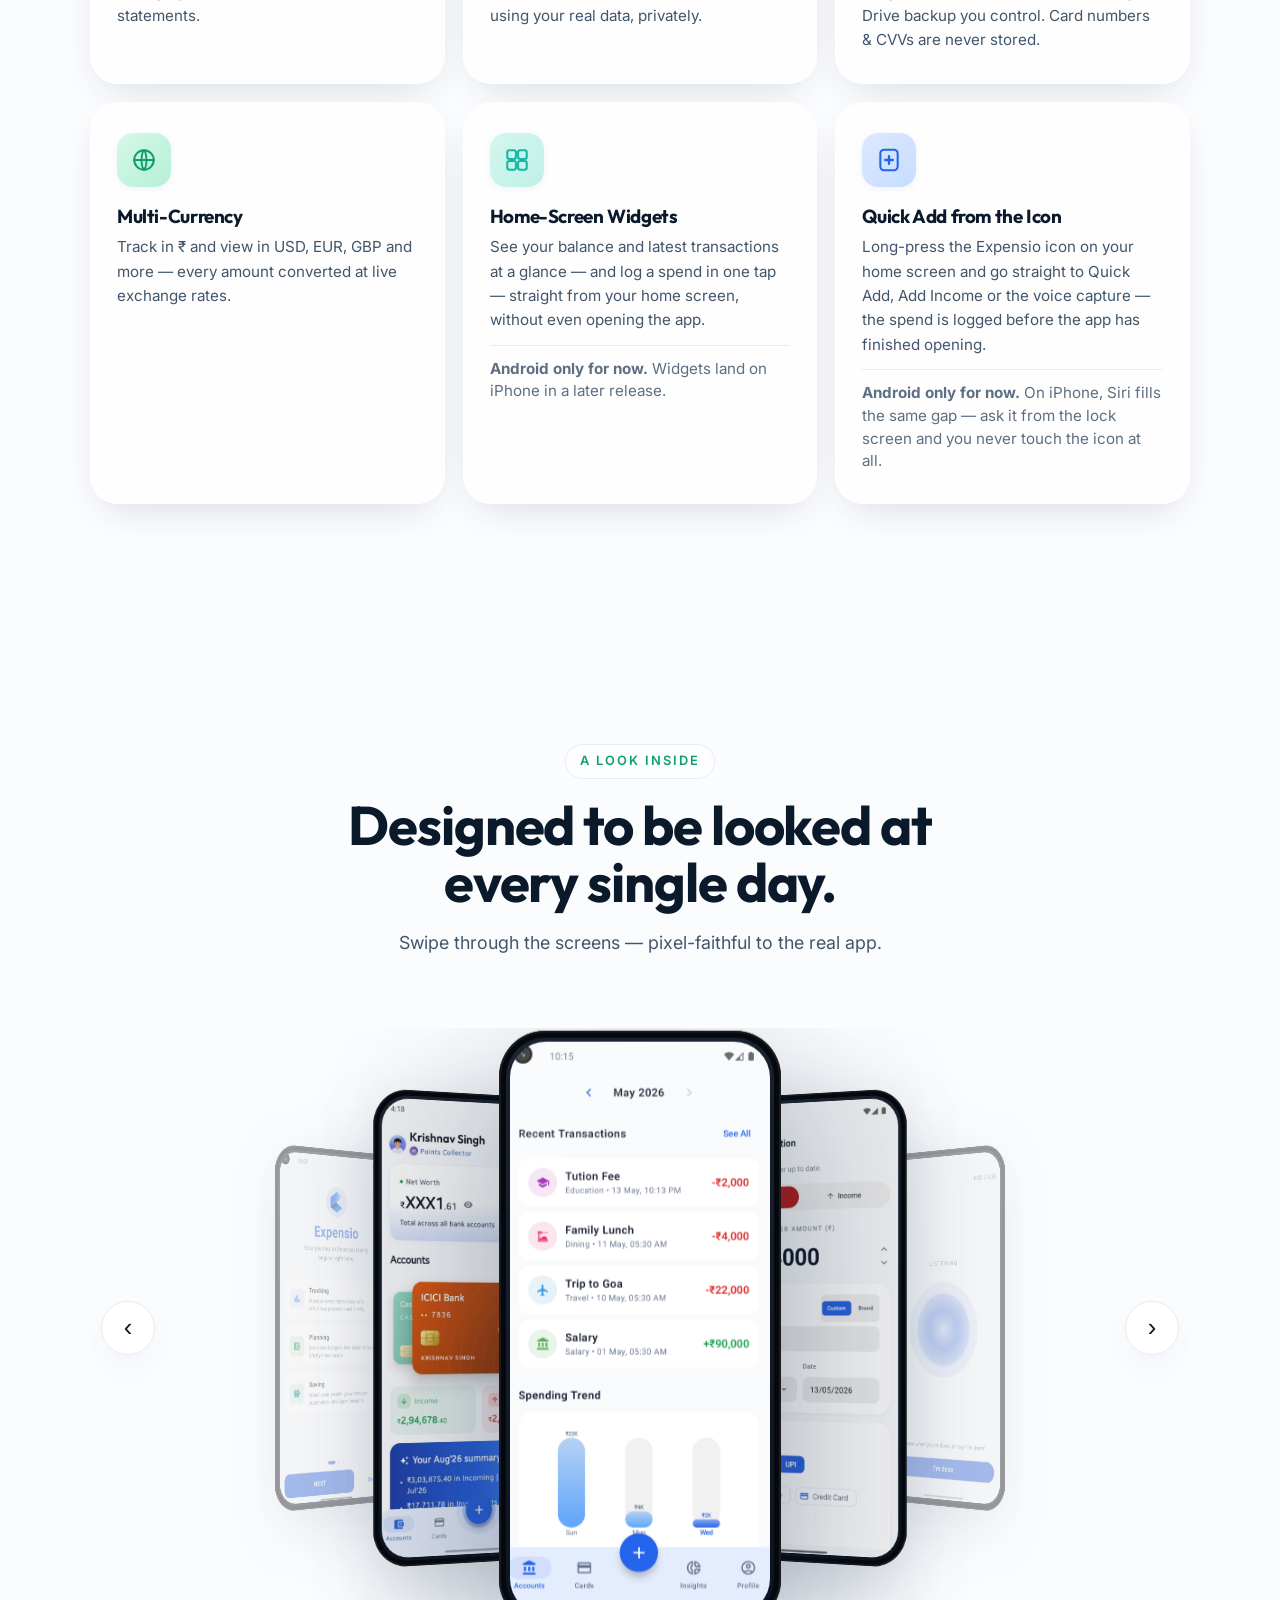
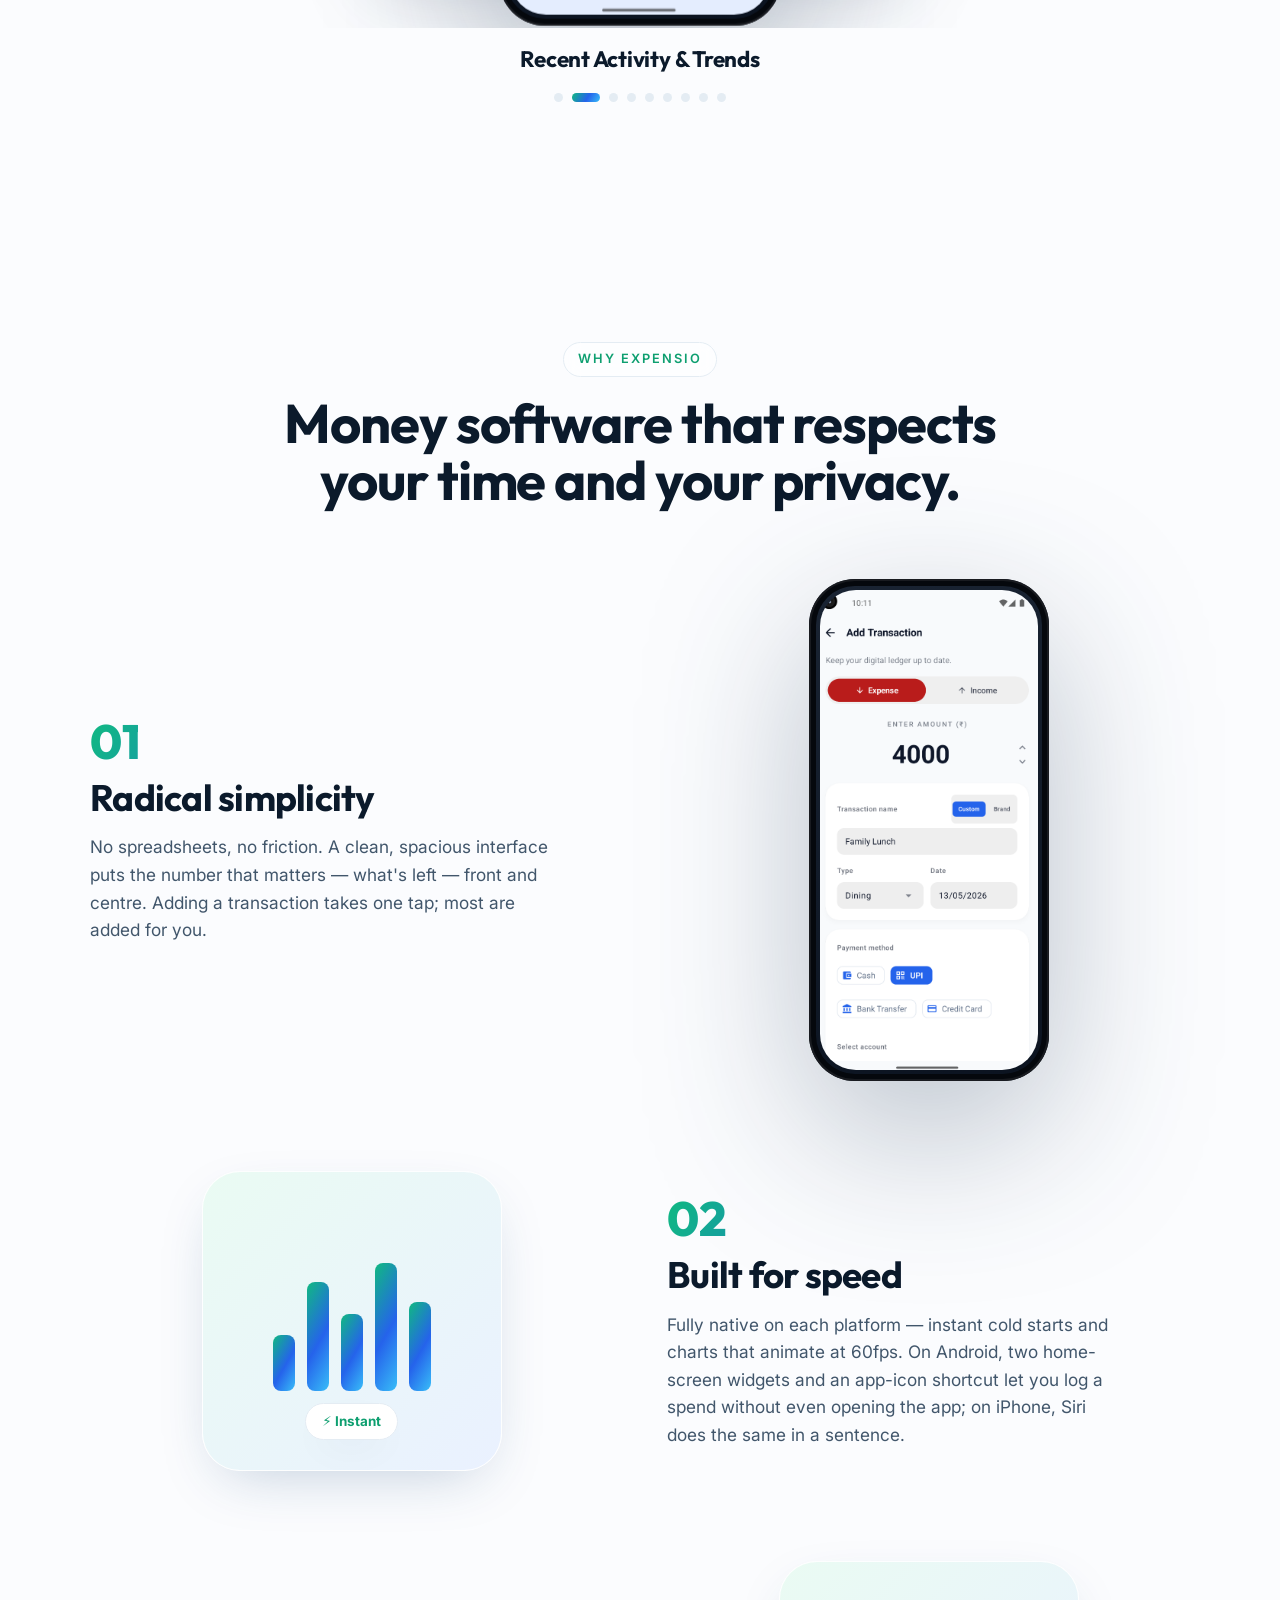
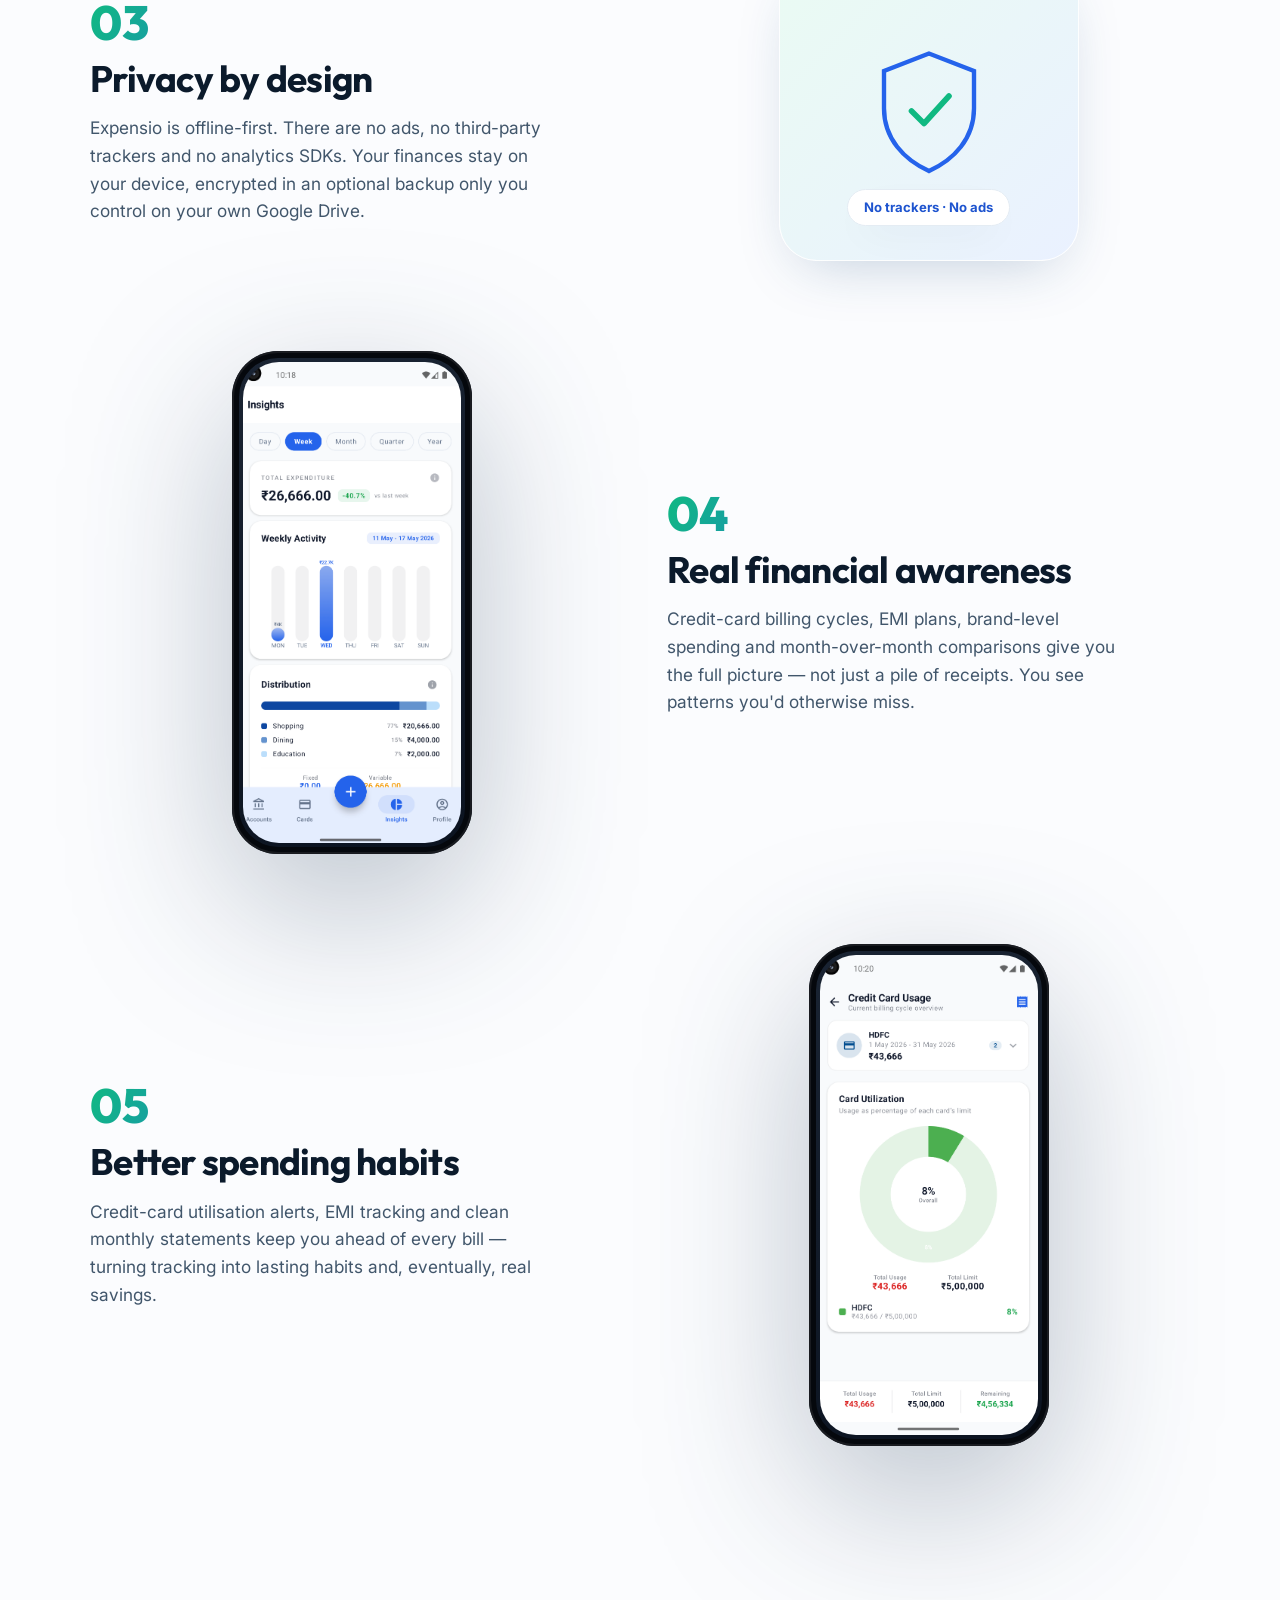
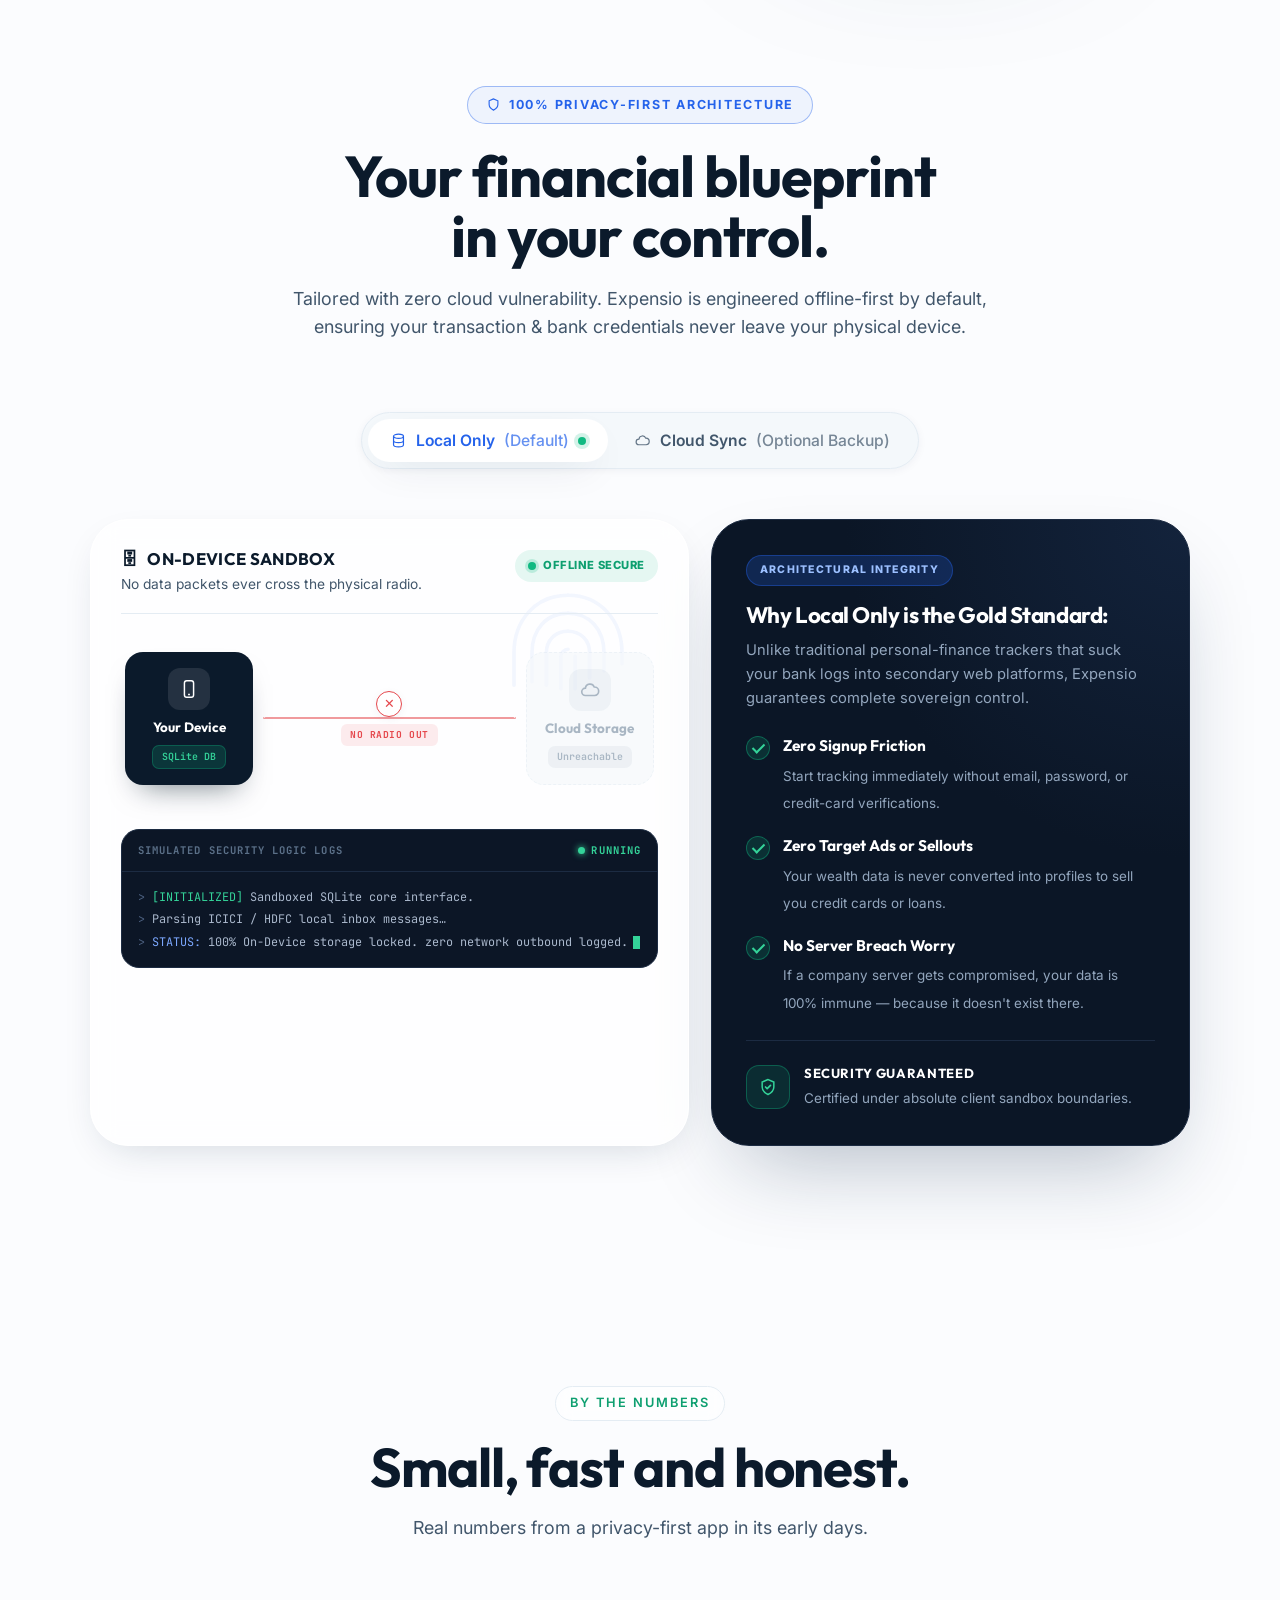
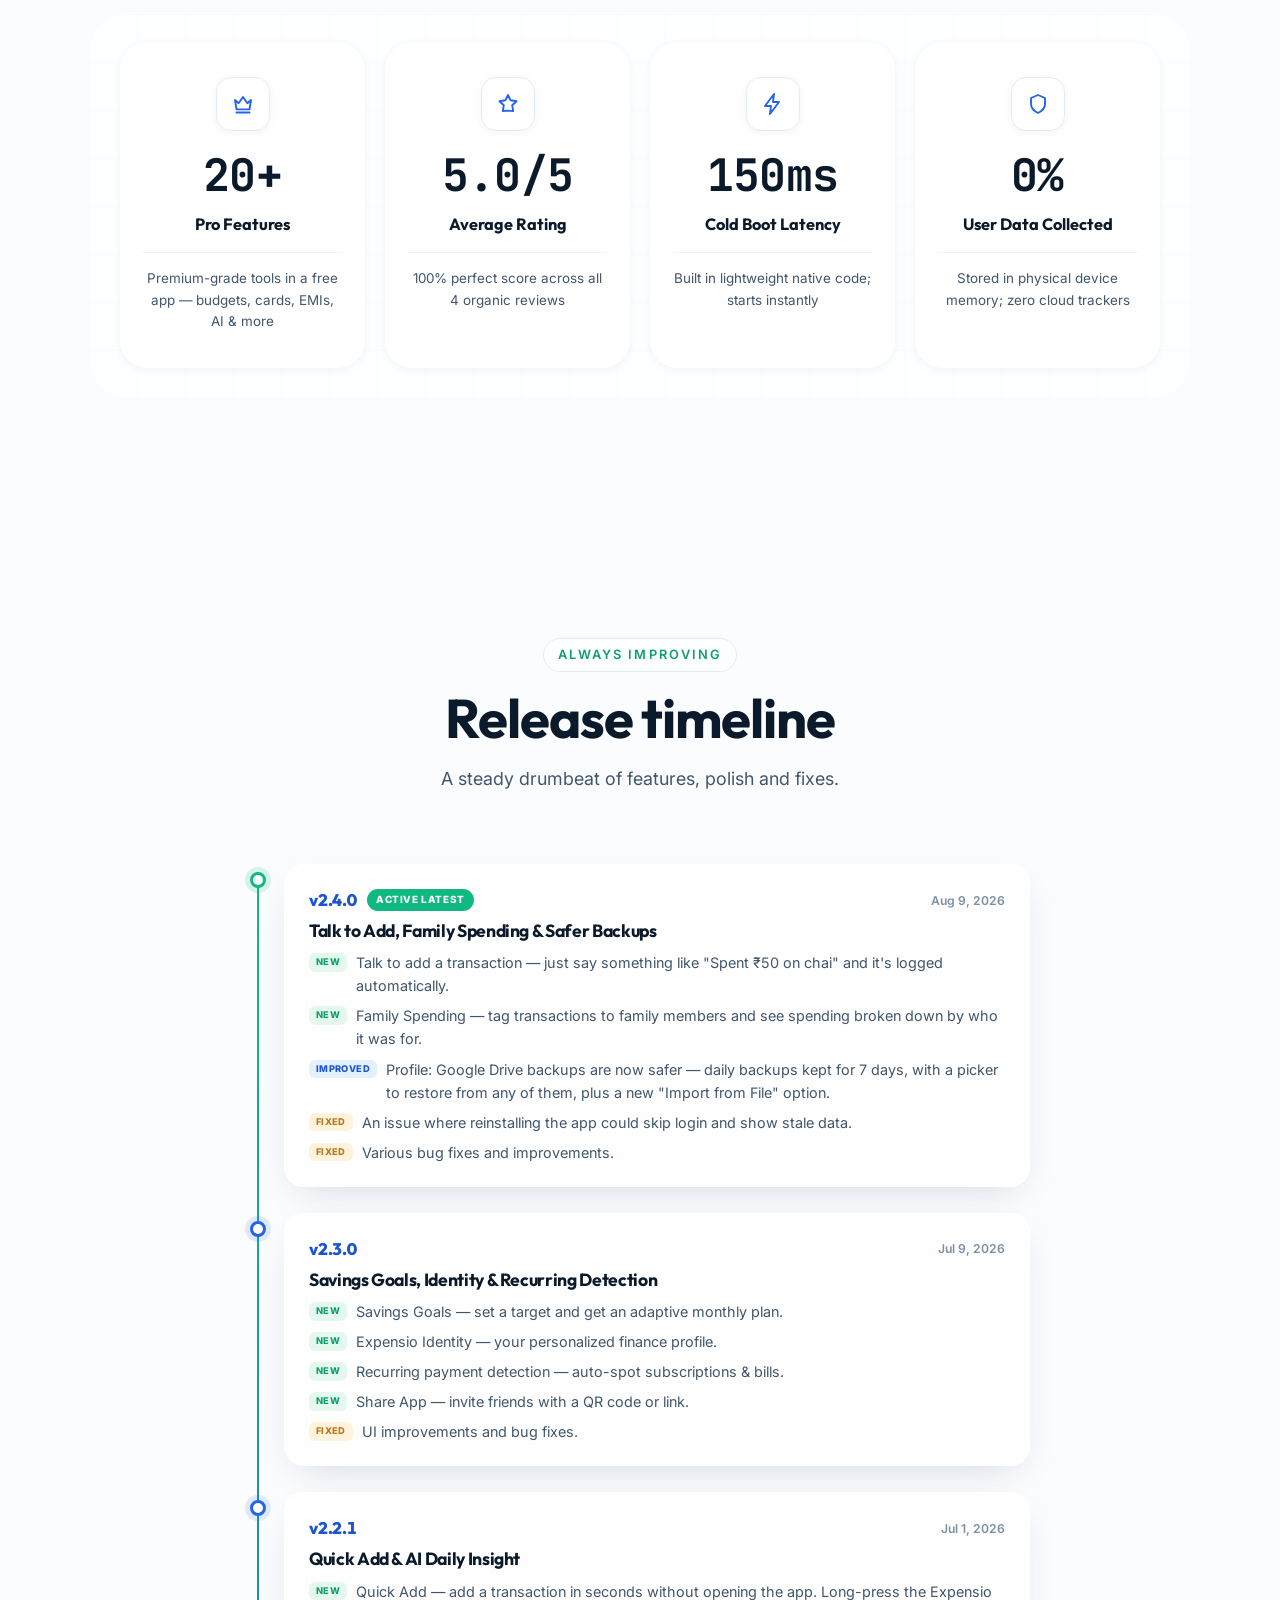
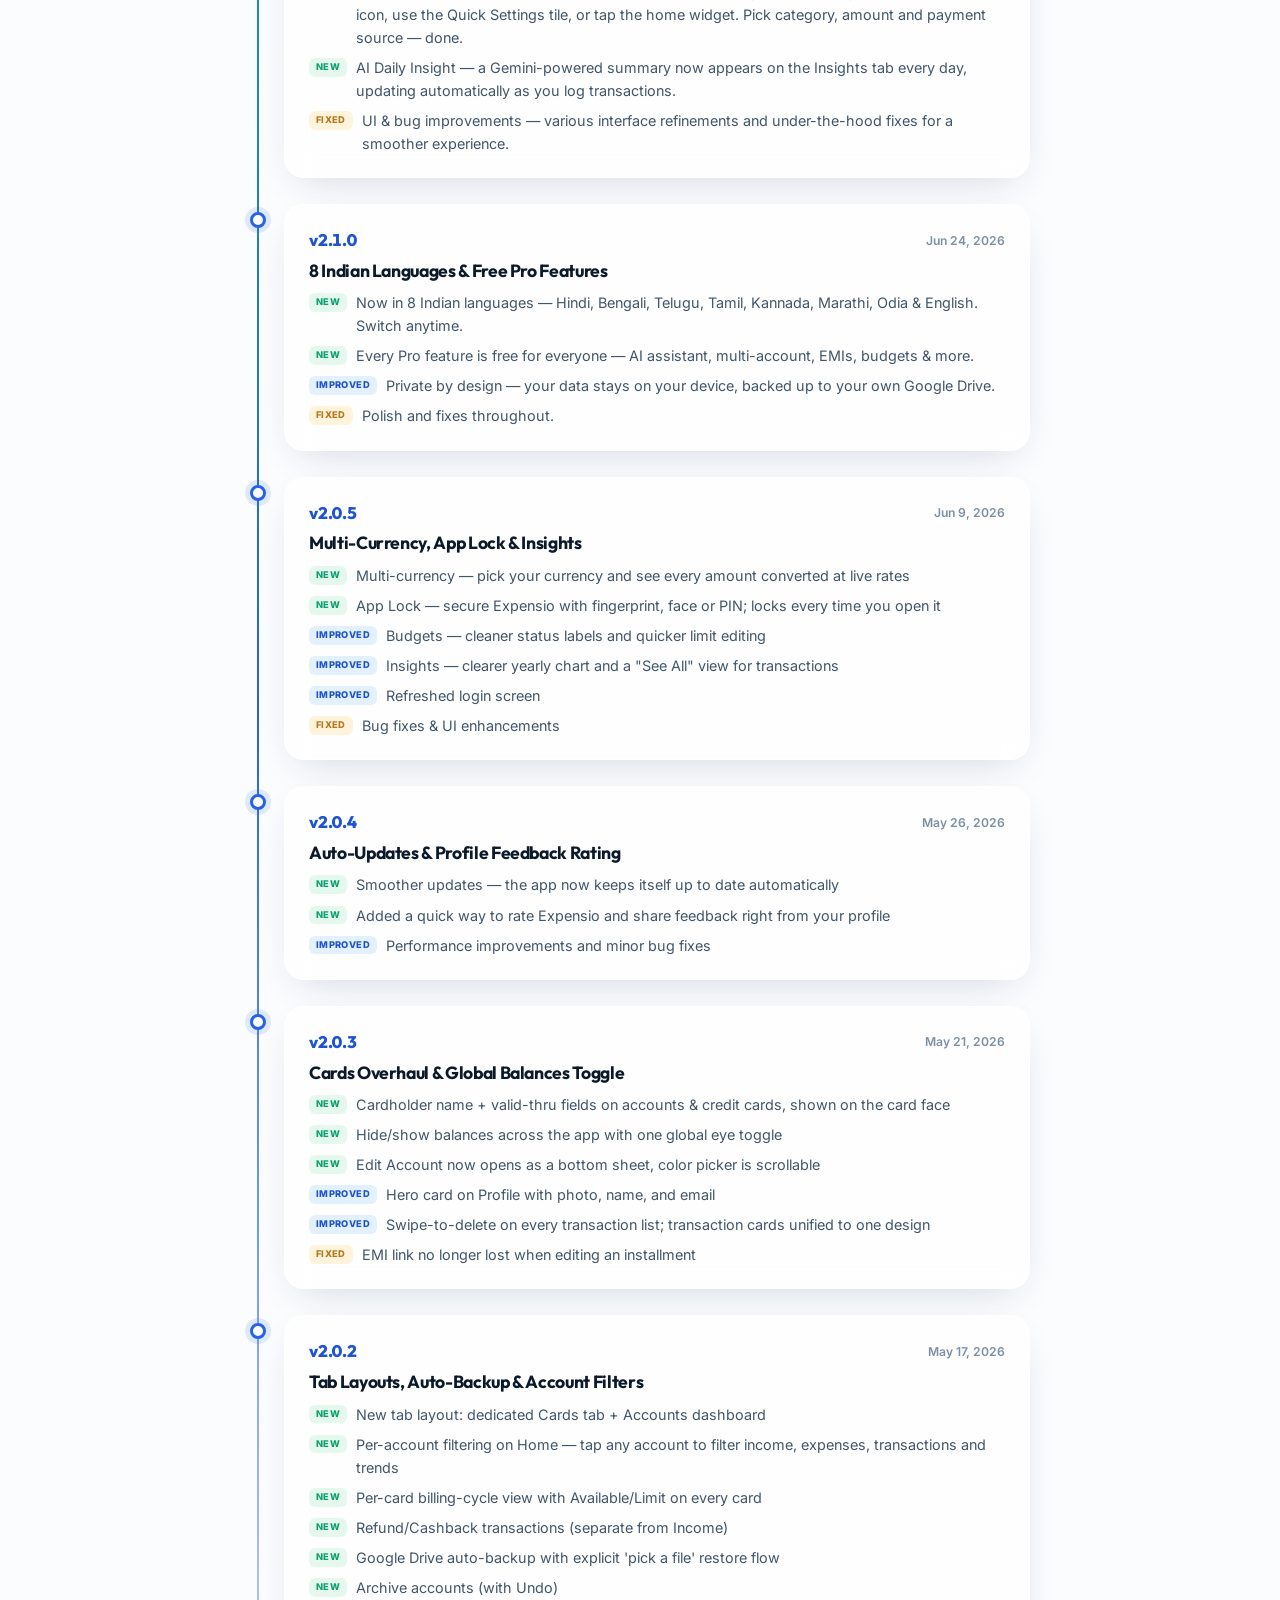
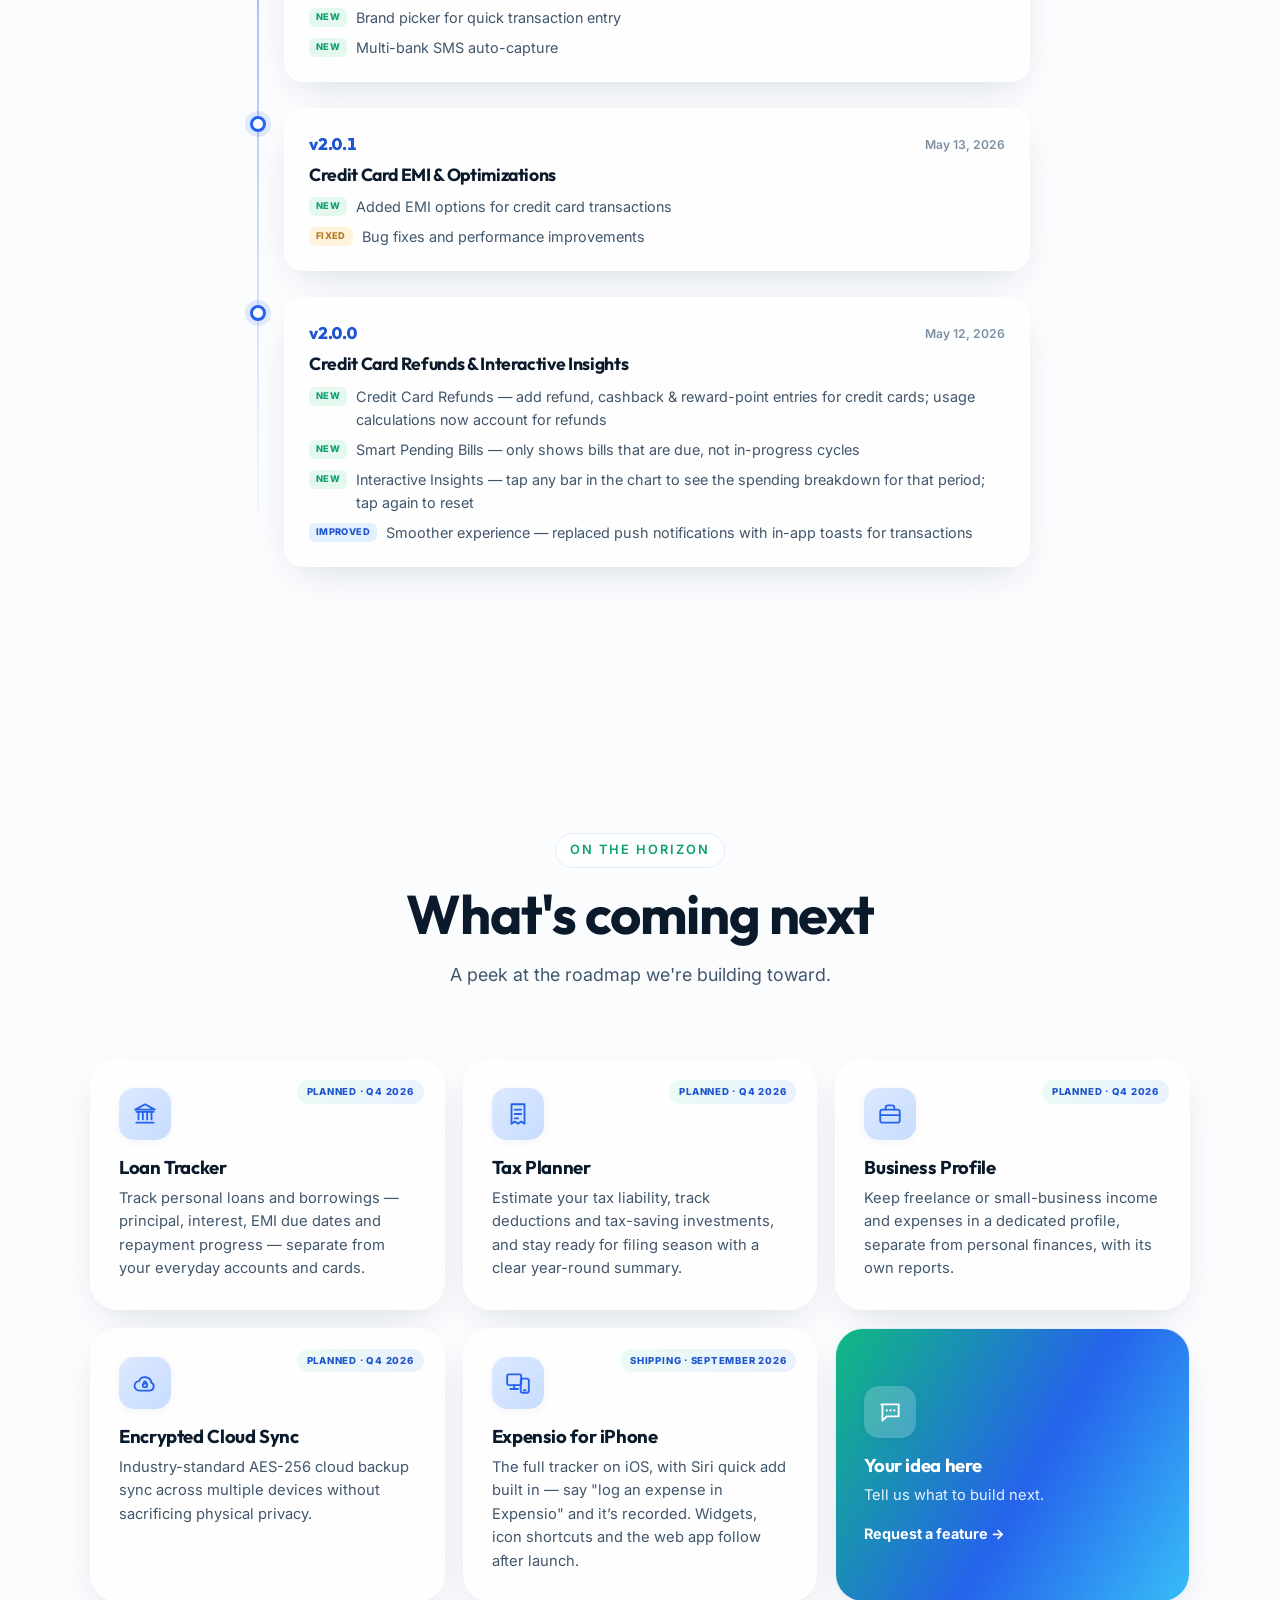
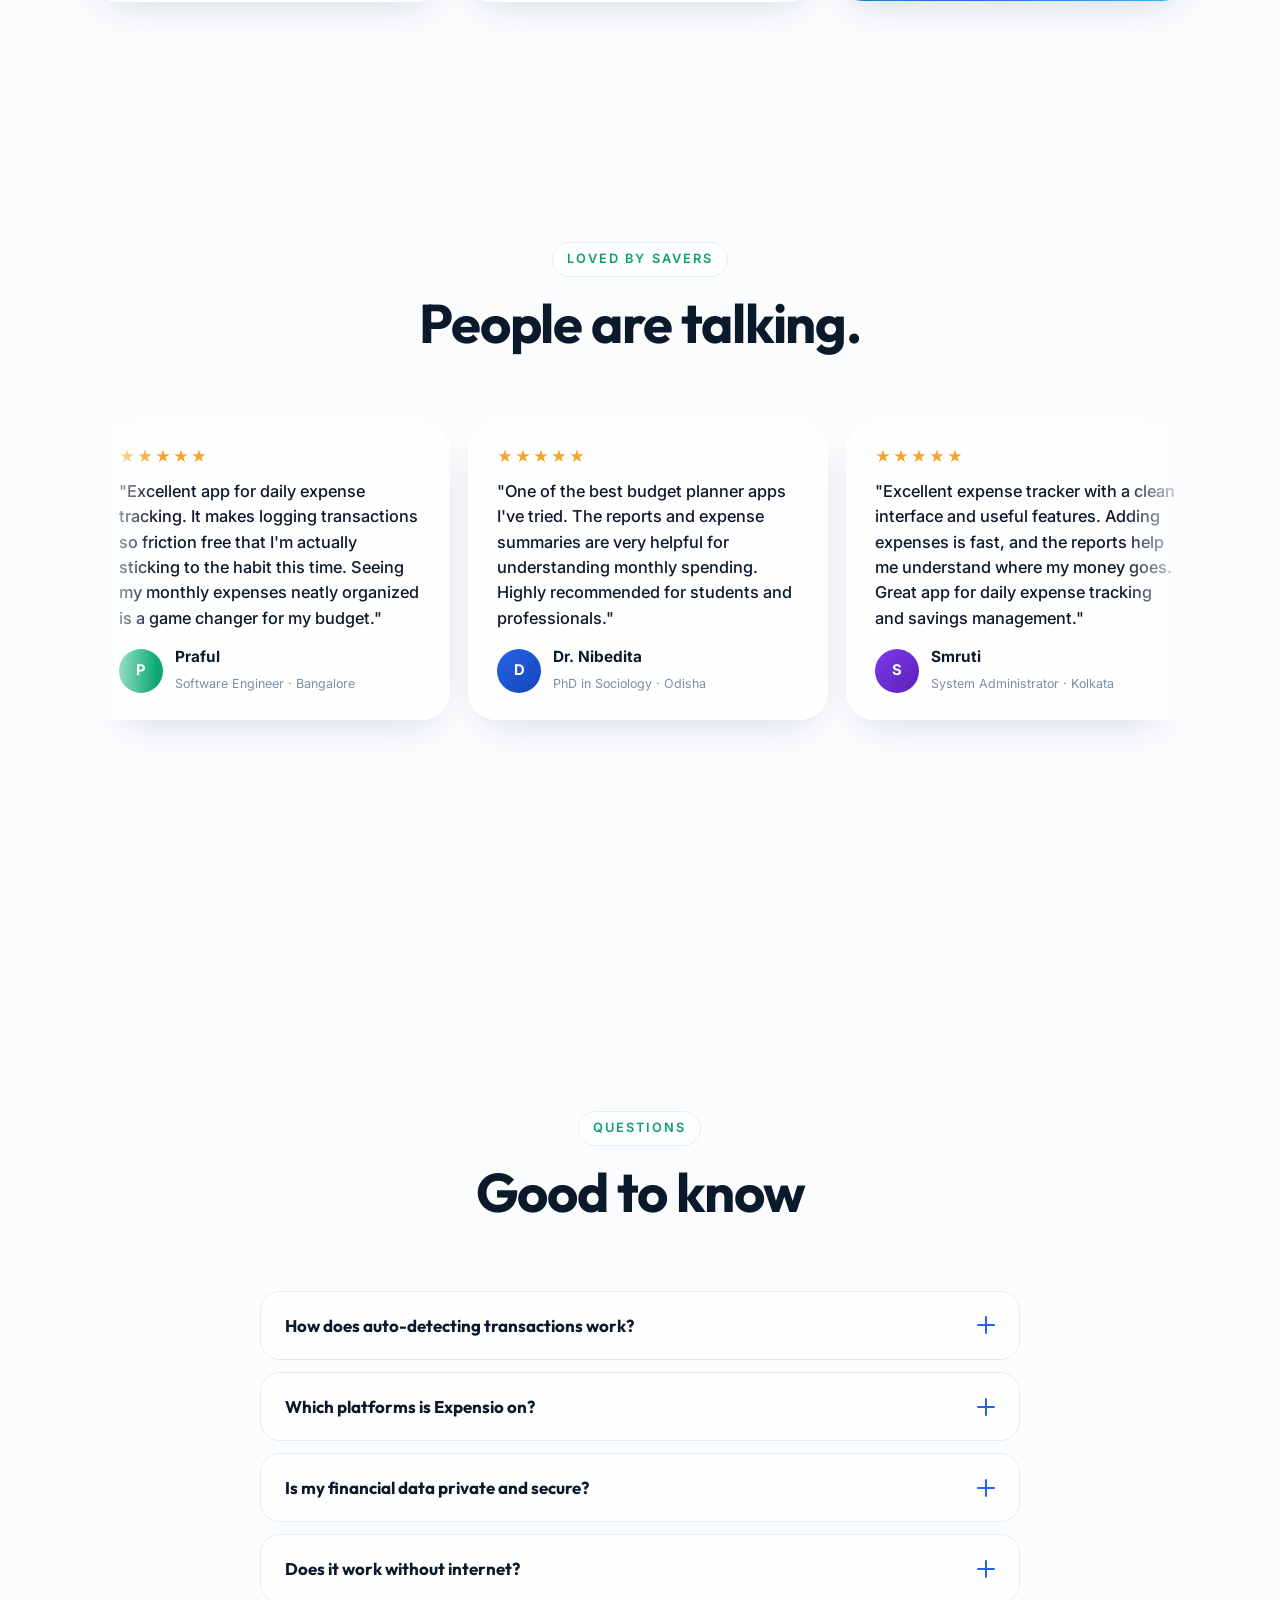
==== commit d849994b: "Improve LCP: remove fade-in from above-the-fold hero, prioritize hero image fetch Co-Authored-By: Cl" ====
--- a/index.html
+++ b/index.html
@@ -52,7 +52,7 @@
 
 <!-- ░░░ HERO ░░░ -->
 <section class="hero">
-  <div class="hero__copy reveal">
+  <div class="hero__copy">
     <div class="pill">
       <span class="pill__dot"></span> Auto-detects spends from your bank messages <span class="pill__note">(Android)</span>
     </div>
@@ -84,7 +84,7 @@
   </div>
 
   <!-- floating device + finance widgets -->
-  <div class="hero__stage reveal" data-parallax-scope>
+  <div class="hero__stage" data-parallax-scope>
     <span class="orbit orbit--1" data-parallax="0.05"></span>
     <span class="orbit orbit--2" data-parallax="0.09"></span>
 
@@ -131,7 +131,7 @@
     <div class="phone phone--hero" data-parallax="0.04">
       <div class="phone__frame">
         <div class="phone__notch"></div>
-        <div class="phone__screen phone__screen--img"><img src="assets/shots/home.png?v=20260828" alt="Expensio dashboard showing net worth, accounts and recent transactions" loading="eager" /></div>
+        <div class="phone__screen phone__screen--img"><img src="assets/shots/home.png?v=20260828" alt="Expensio dashboard showing net worth, accounts and recent transactions" loading="eager" fetchpriority="high" /></div>
       </div>
     </div>
   </div>
--- a/styles.css
+++ b/styles.css
@@ -48,7 +48,7 @@
 }
 
 *{box-sizing:border-box;margin:0;padding:0}
-html{scroll-behavior:smooth;-webkit-text-size-adjust:100%}
+html{scroll-behavior:smooth;-webkit-text-size-adjust:100%;overscroll-behavior:none}
 body{
   font-family:var(--font-b);
   background:var(--paper);
@@ -56,6 +56,7 @@
   line-height:1.6;
   font-size:17px;
   overflow-x:hidden;
+  overscroll-behavior:none;
   -webkit-font-smoothing:antialiased;
   text-rendering:optimizeLegibility;
 }
@@ -352,13 +353,13 @@
 
 
 /* ============ SHOWCASE — 3D COVERFLOW ============ */
-.cover{position:relative;height:600px;display:flex;align-items:center;justify-content:center;perspective:2000px;margin-top:4px;overflow:hidden}
+.cover{position:relative;height:600px;display:flex;align-items:center;justify-content:center;-webkit-perspective:2000px;perspective:2000px;margin-top:4px;overflow:hidden;touch-action:pan-y}
 .cover__glow{position:absolute;width:min(620px,80vw);height:440px;border-radius:50%;z-index:0;
   background:radial-gradient(circle at 50% 46%,rgba(37,99,235,.20),rgba(16,185,129,.12) 42%,transparent 68%);filter:blur(26px);animation:coverglow 7s ease-in-out infinite}
 @keyframes coverglow{50%{transform:scale(1.09);opacity:.82}}
-.cover__stage{position:relative;width:100%;max-width:900px;height:100%;transform-style:preserve-3d}
+.cover__stage{position:relative;width:100%;max-width:900px;height:100%;-webkit-transform-style:preserve-3d;transform-style:preserve-3d}
 .cslide{position:absolute;top:50%;left:50%;width:282px;cursor:pointer;
-  transition:transform .8s cubic-bezier(.22,.75,.18,1),opacity .6s ease,filter .6s ease;will-change:transform,opacity;backface-visibility:hidden}
+  transition:transform .8s cubic-bezier(.22,.75,.18,1),opacity .6s ease,filter .6s ease;will-change:transform,opacity;-webkit-backface-visibility:hidden;backface-visibility:hidden}
 .cslide .phone{--pw:282px;width:100%;transition:filter .55s var(--ease)}
 .cslide:not(.is-active){filter:saturate(.92)}
 .cslide:not(.is-active) .phone{filter:drop-shadow(0 26px 46px rgba(16,40,70,.20)) brightness(.94)}
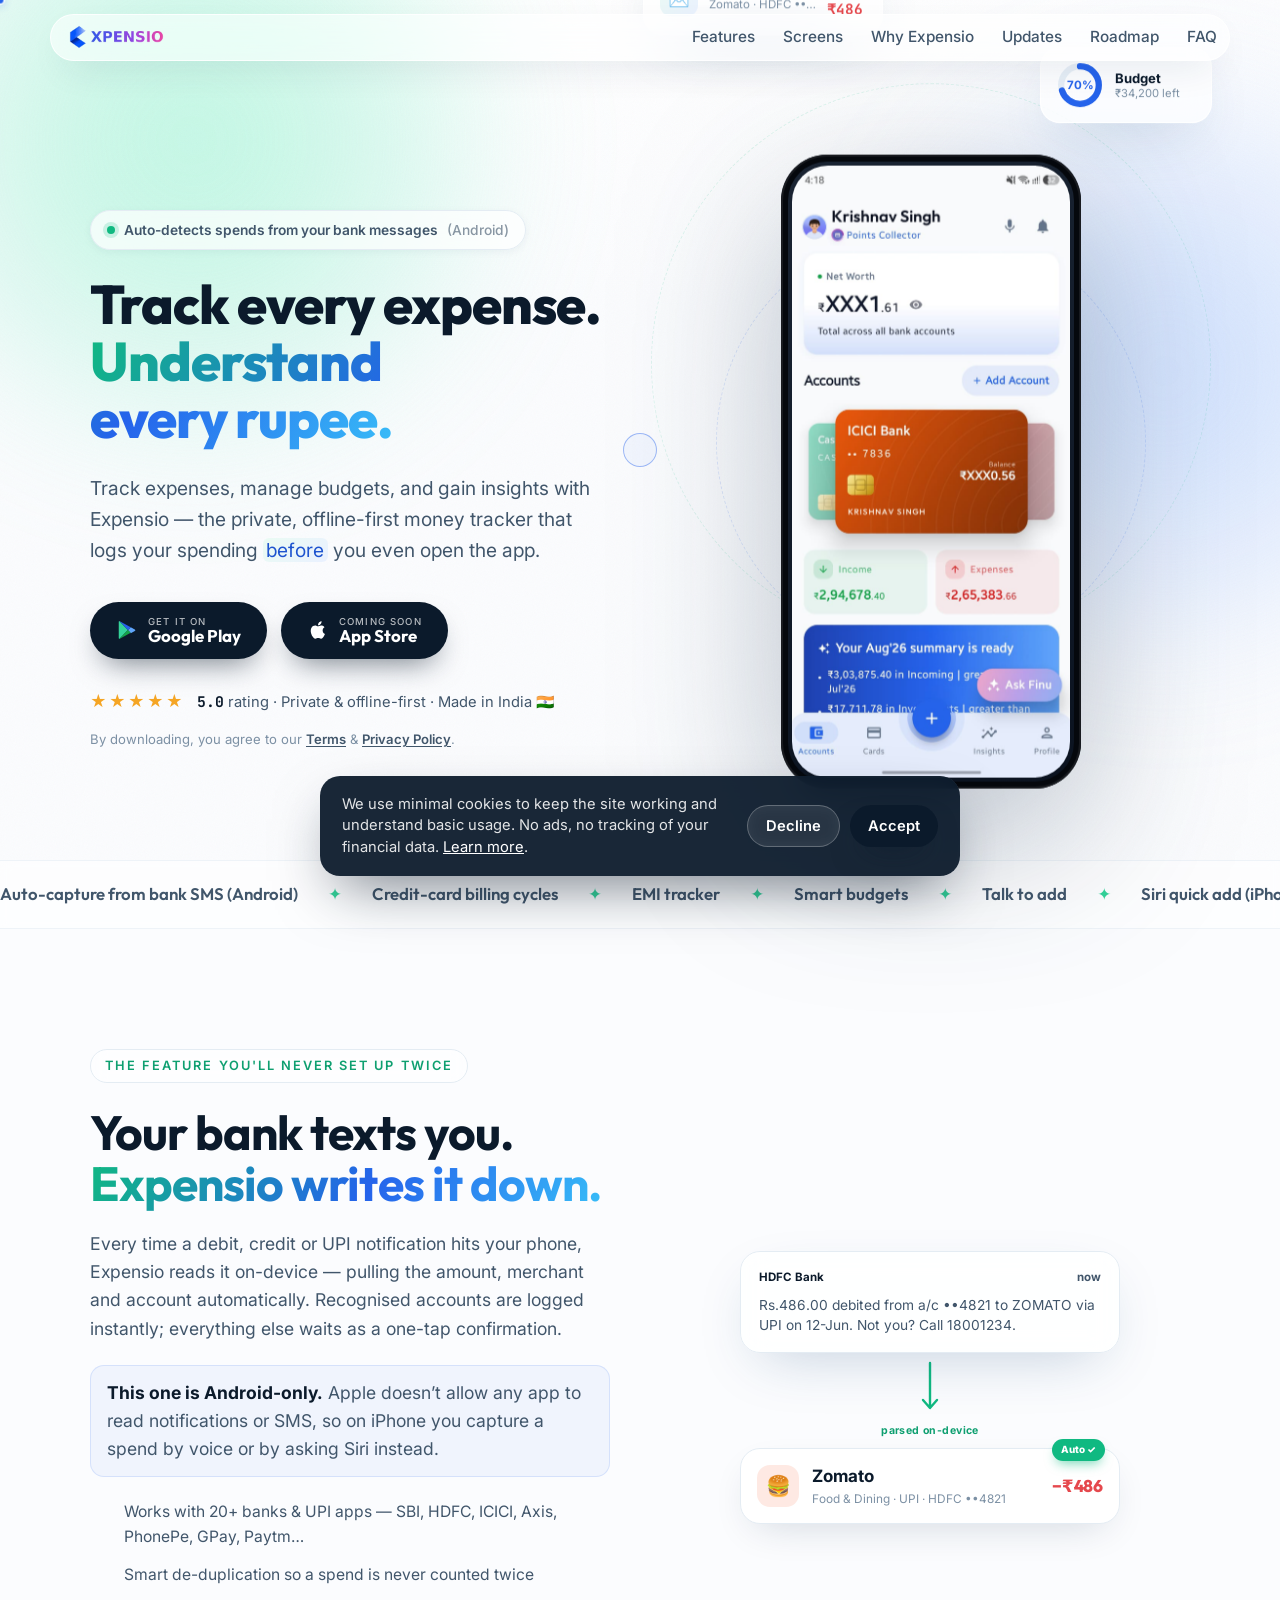
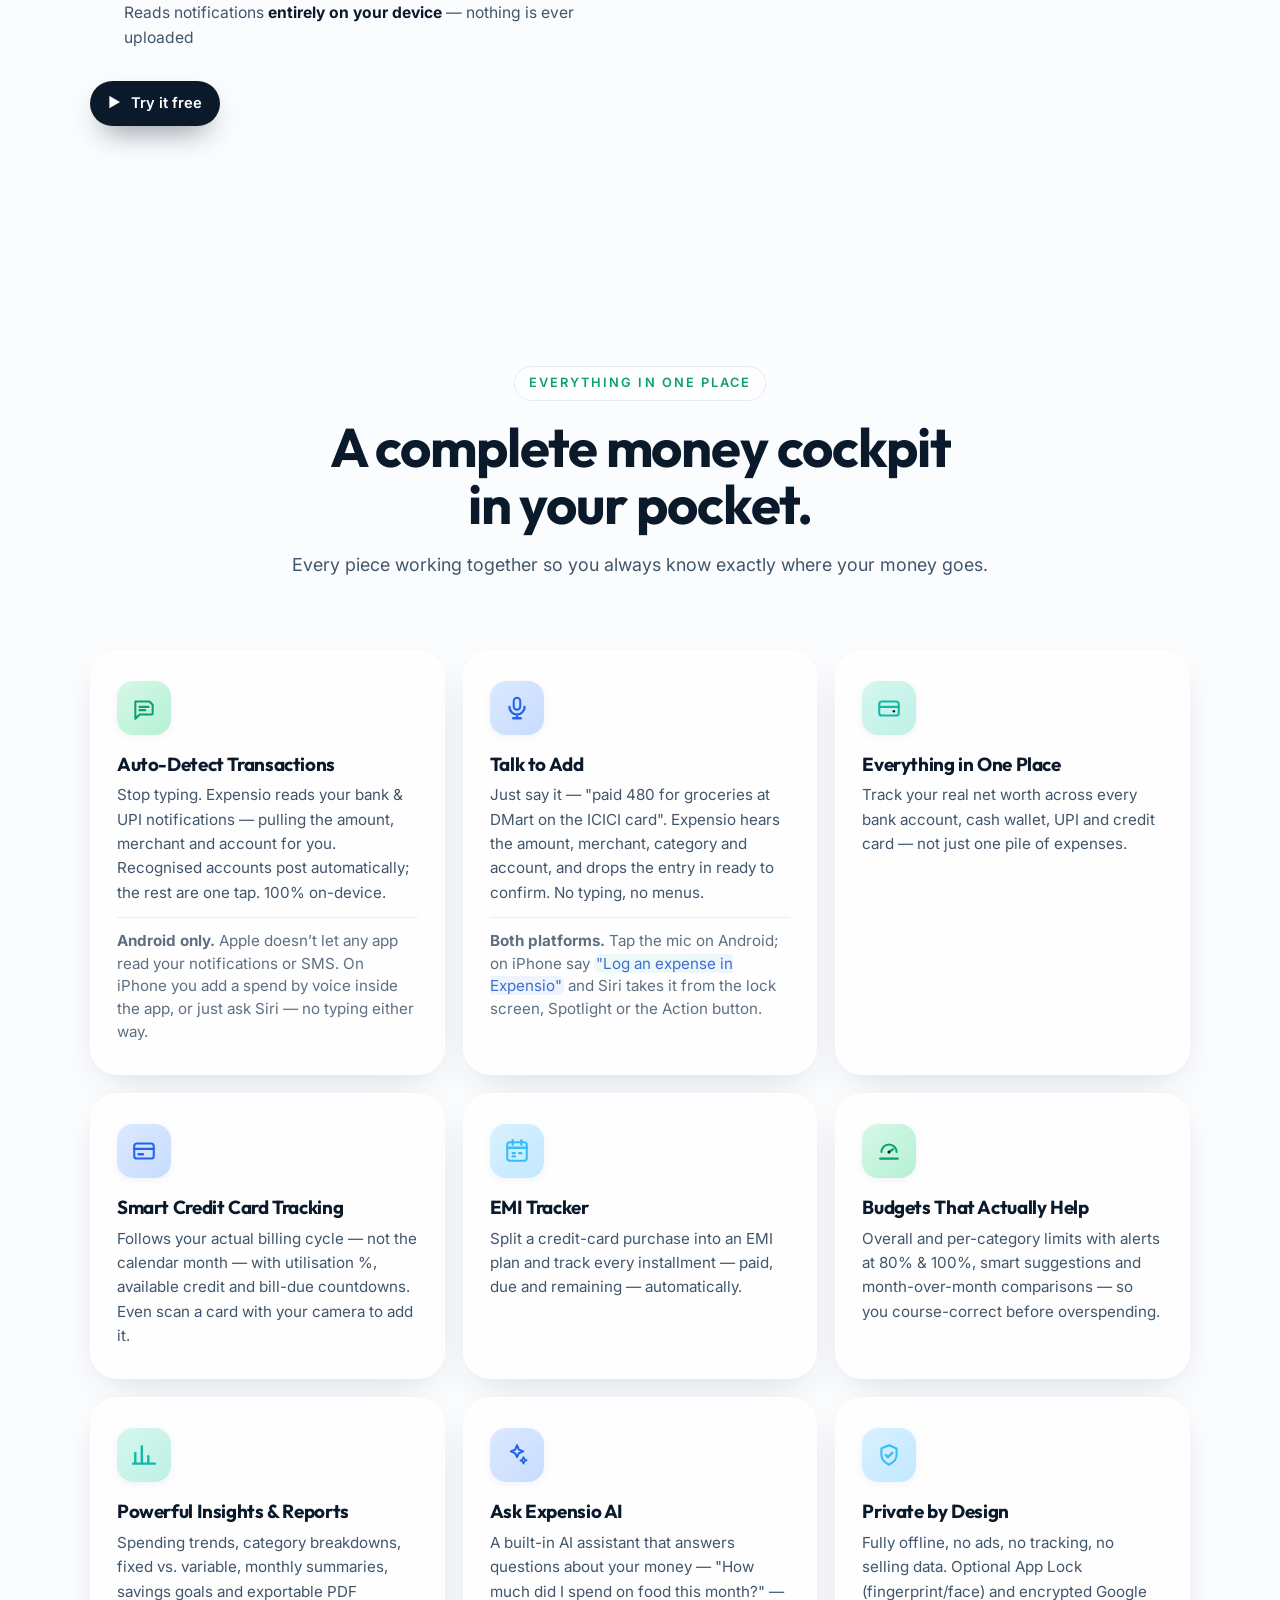
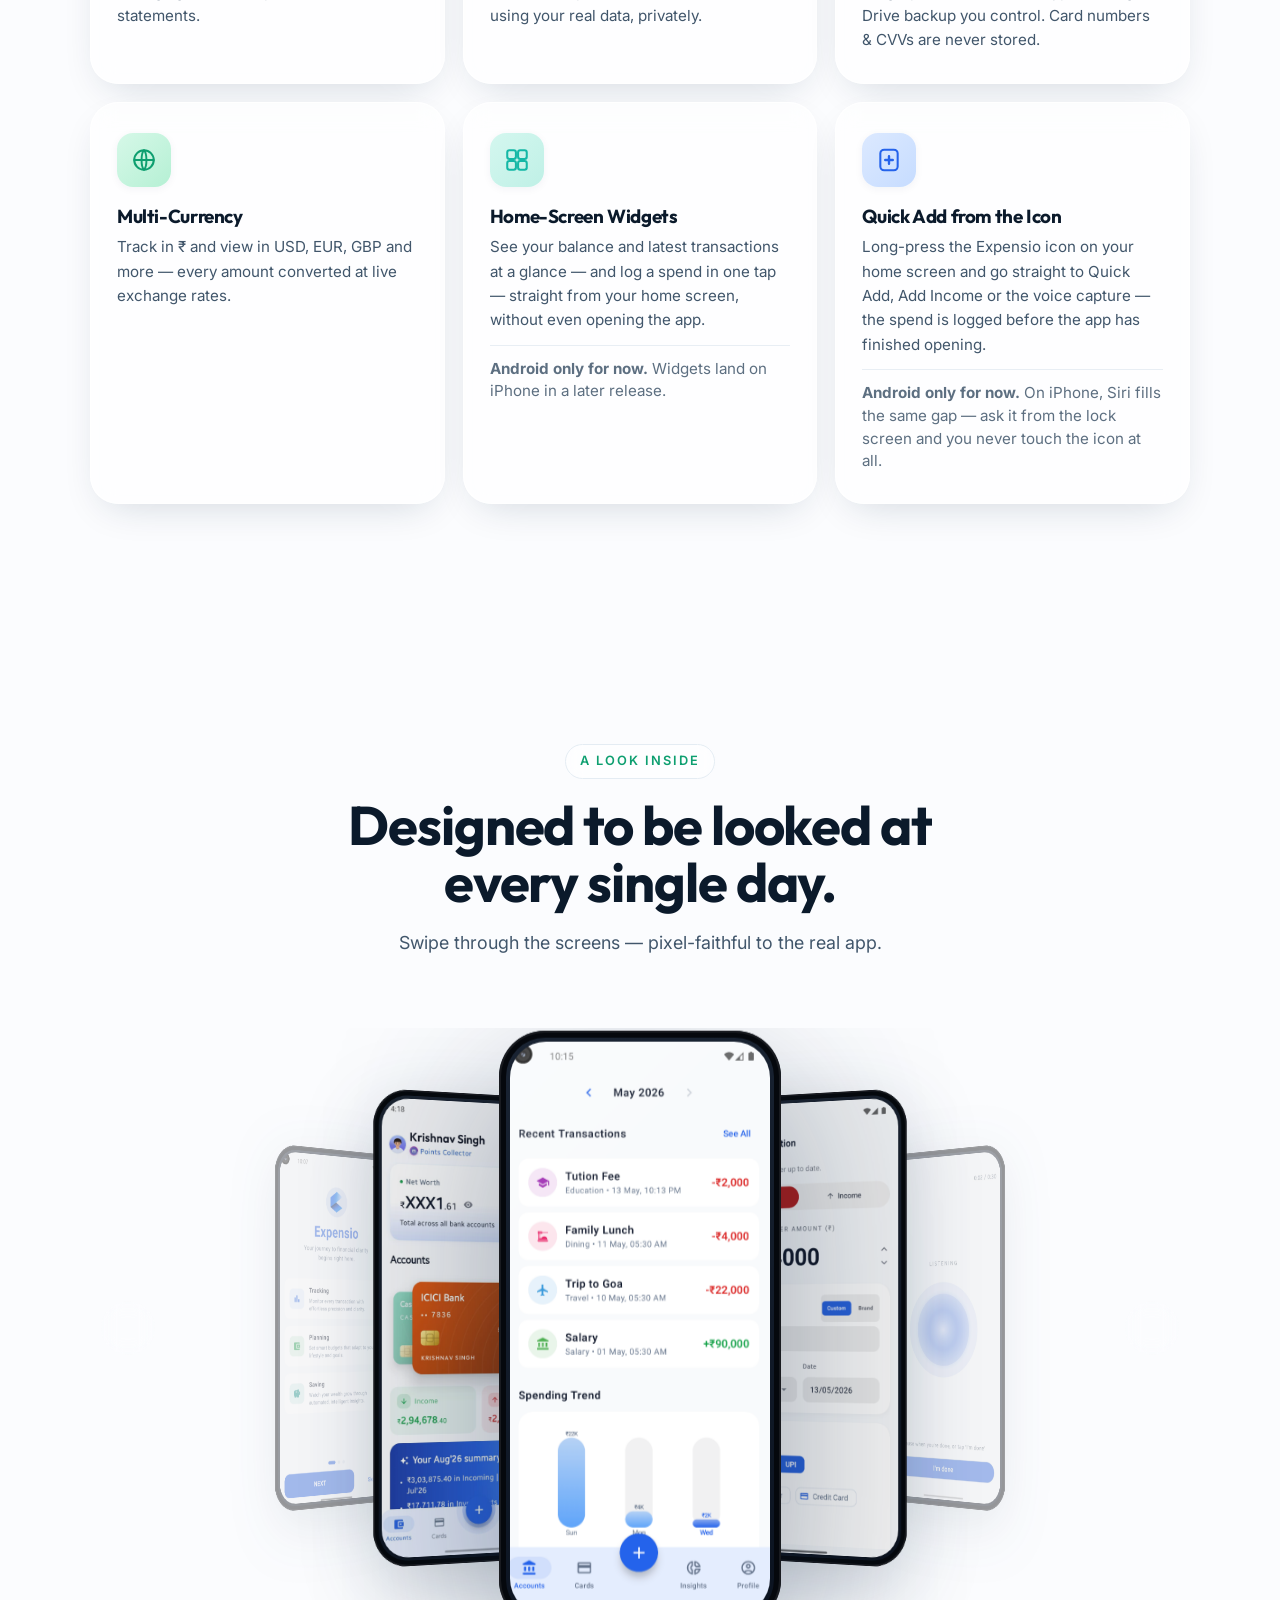
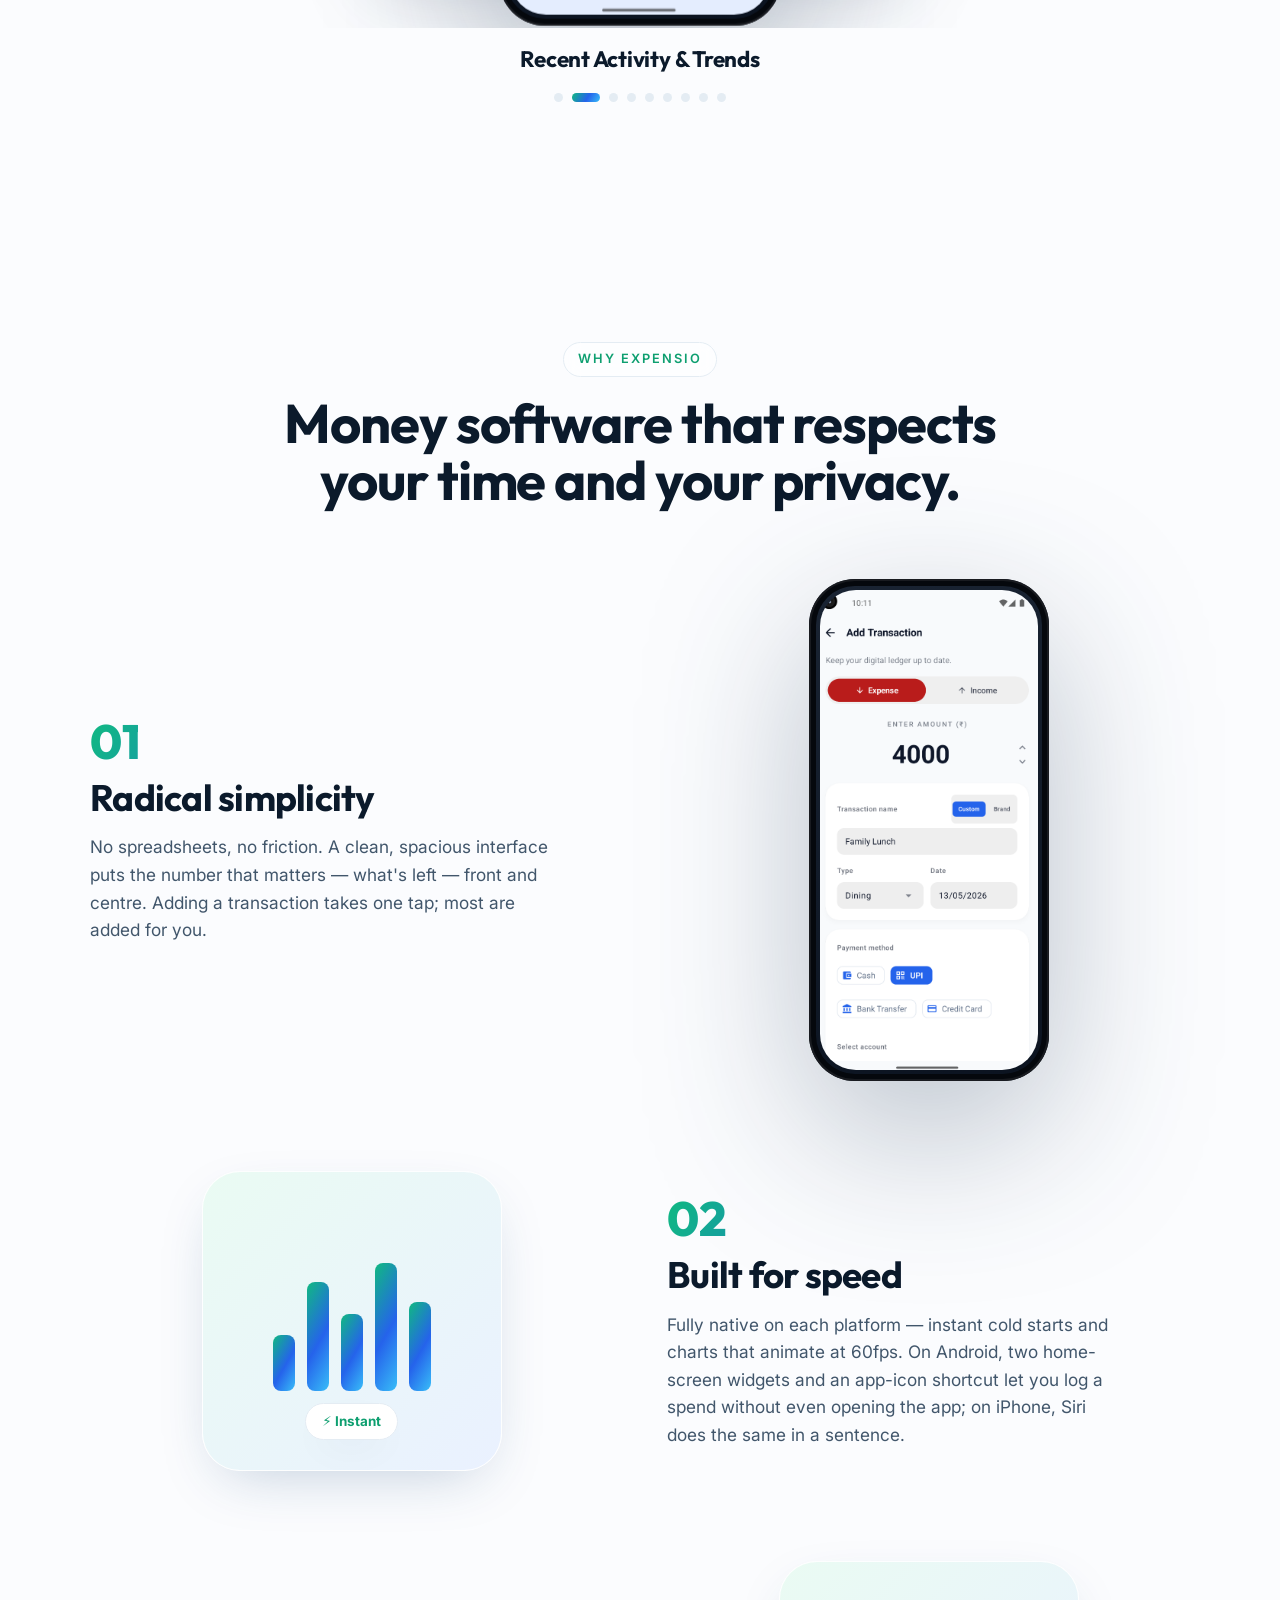
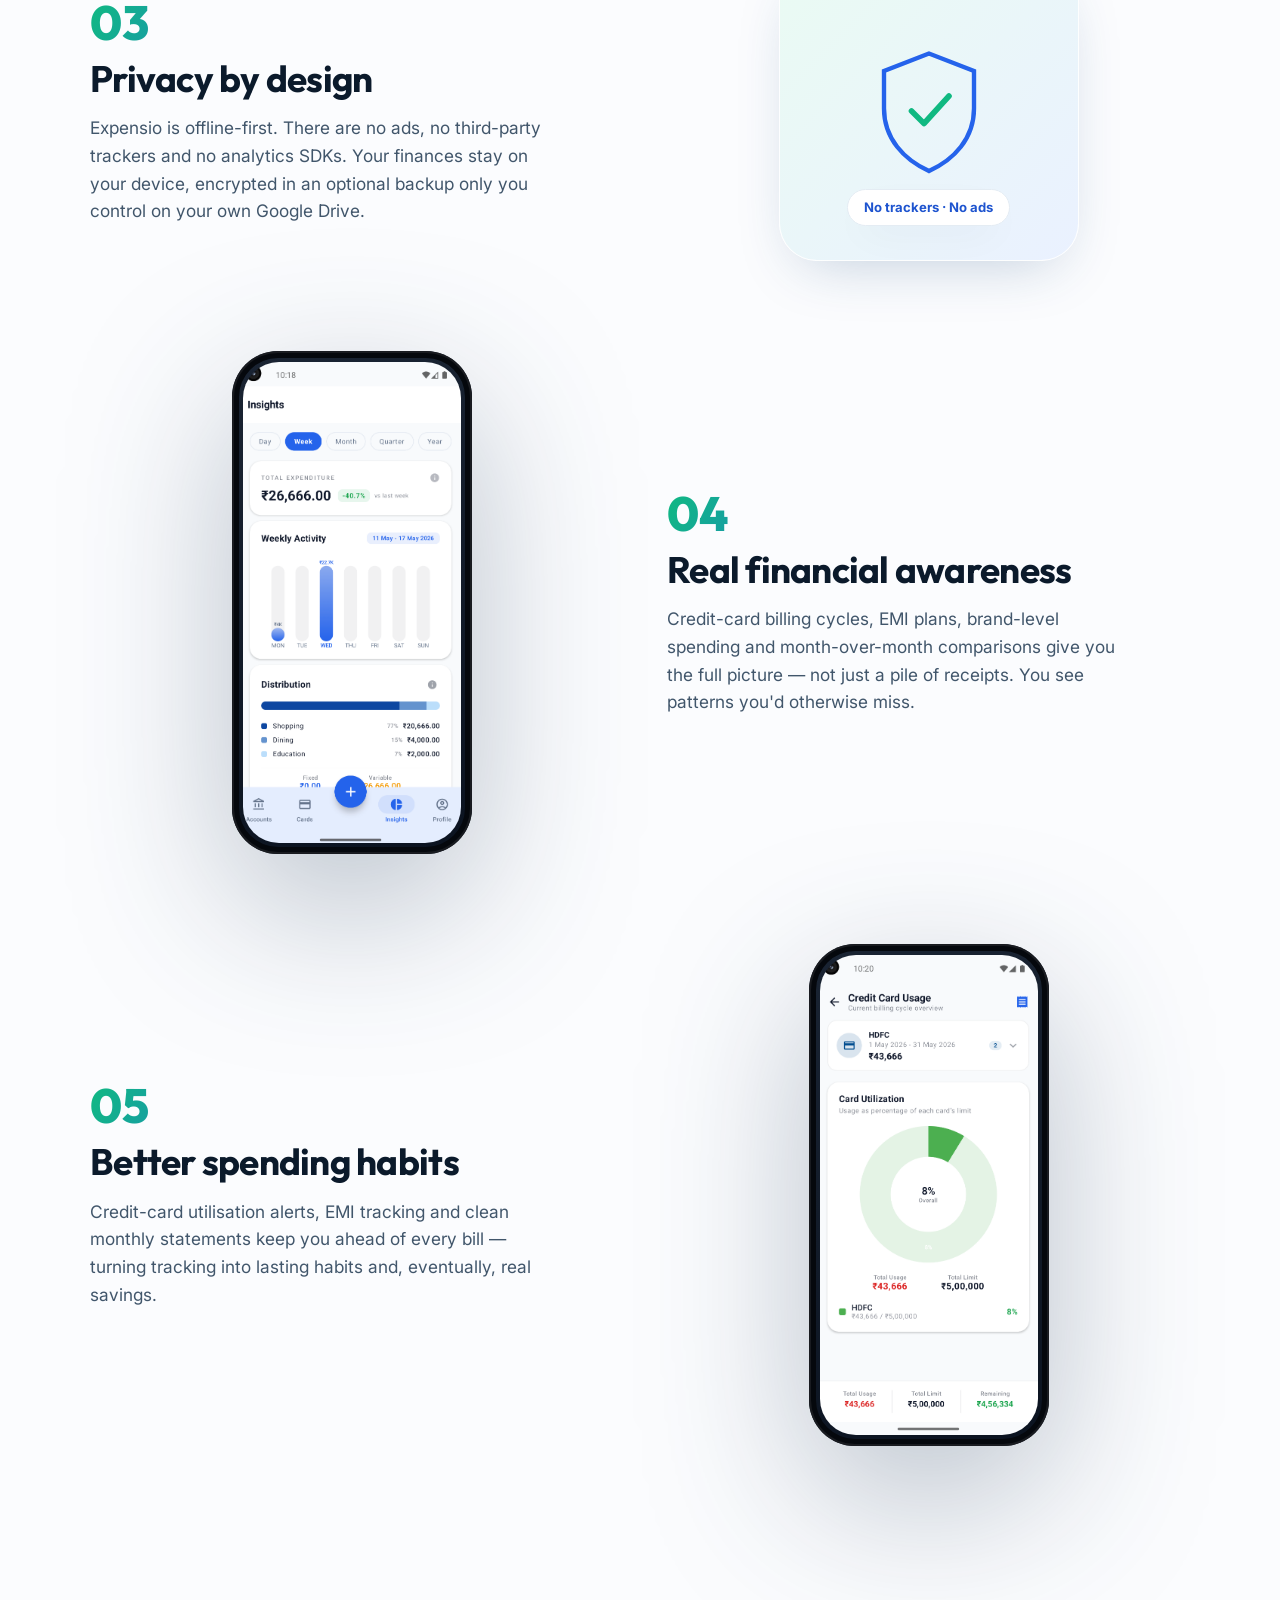
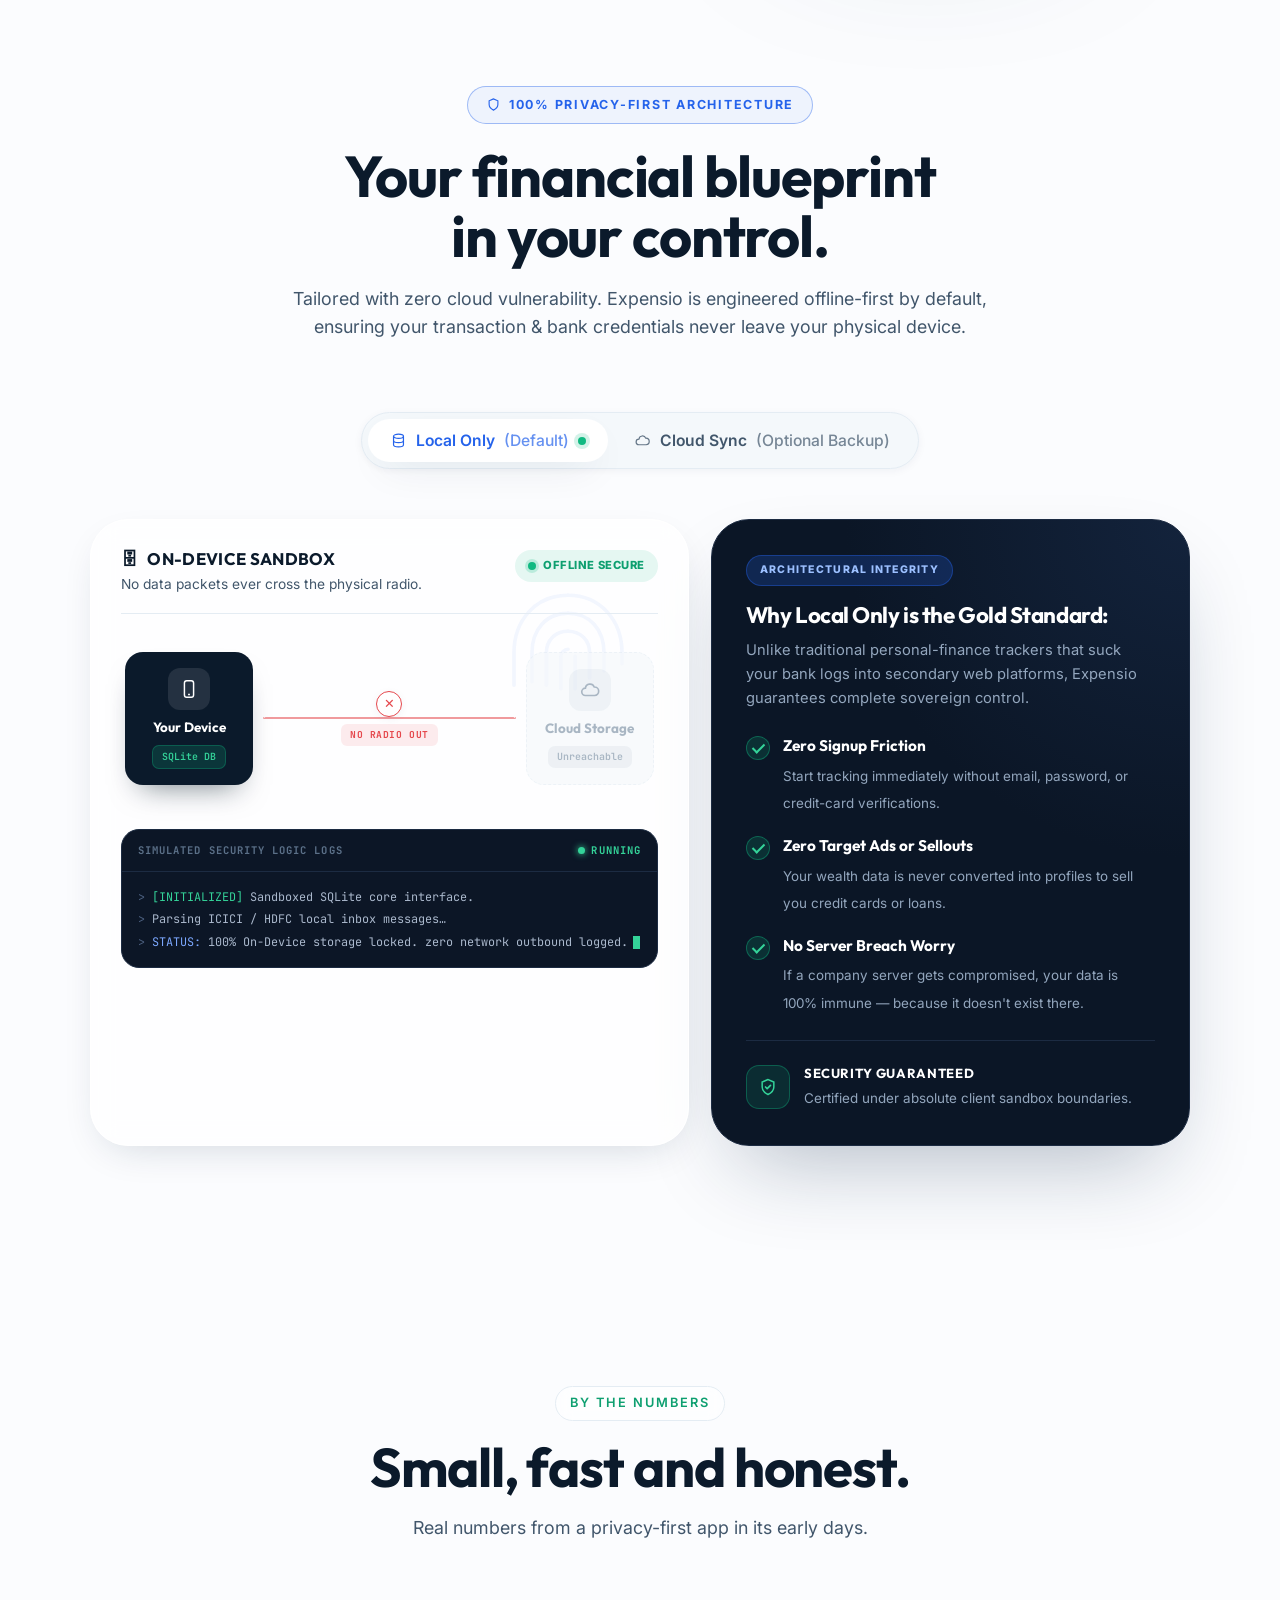
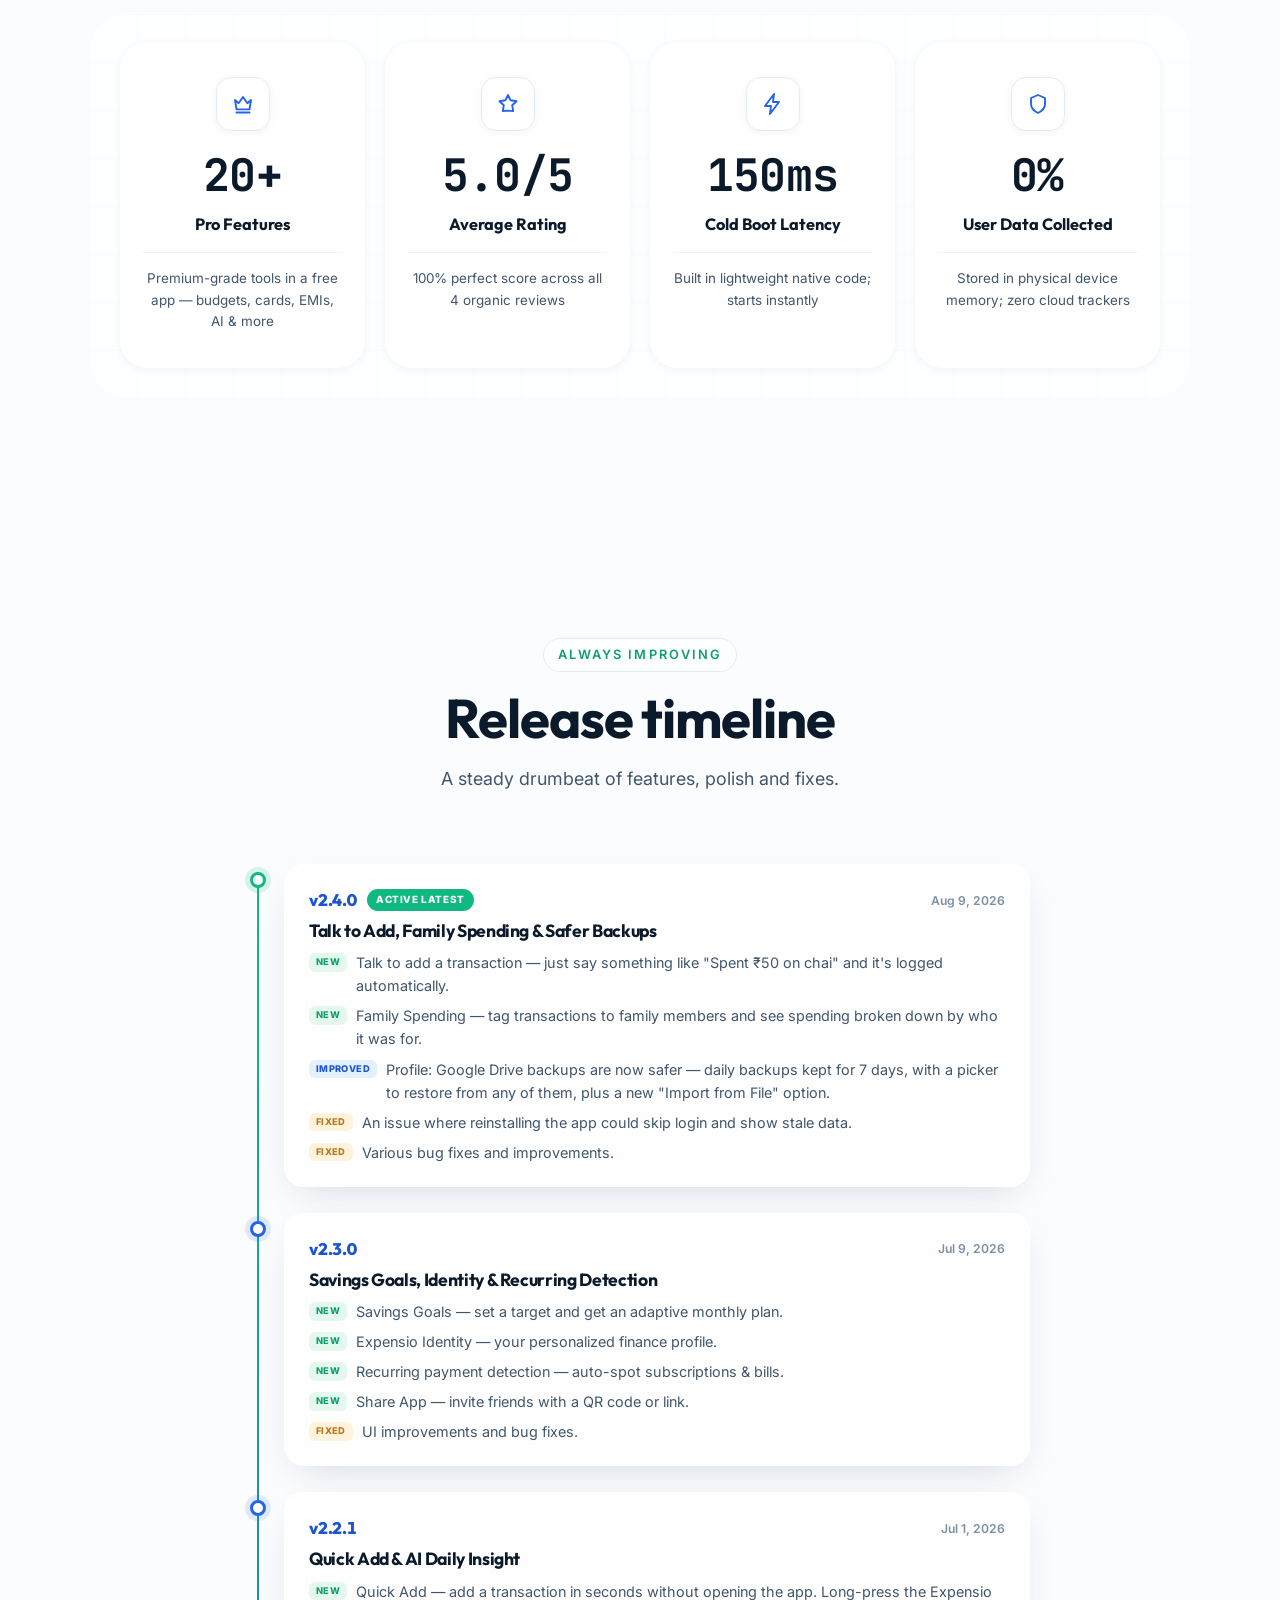
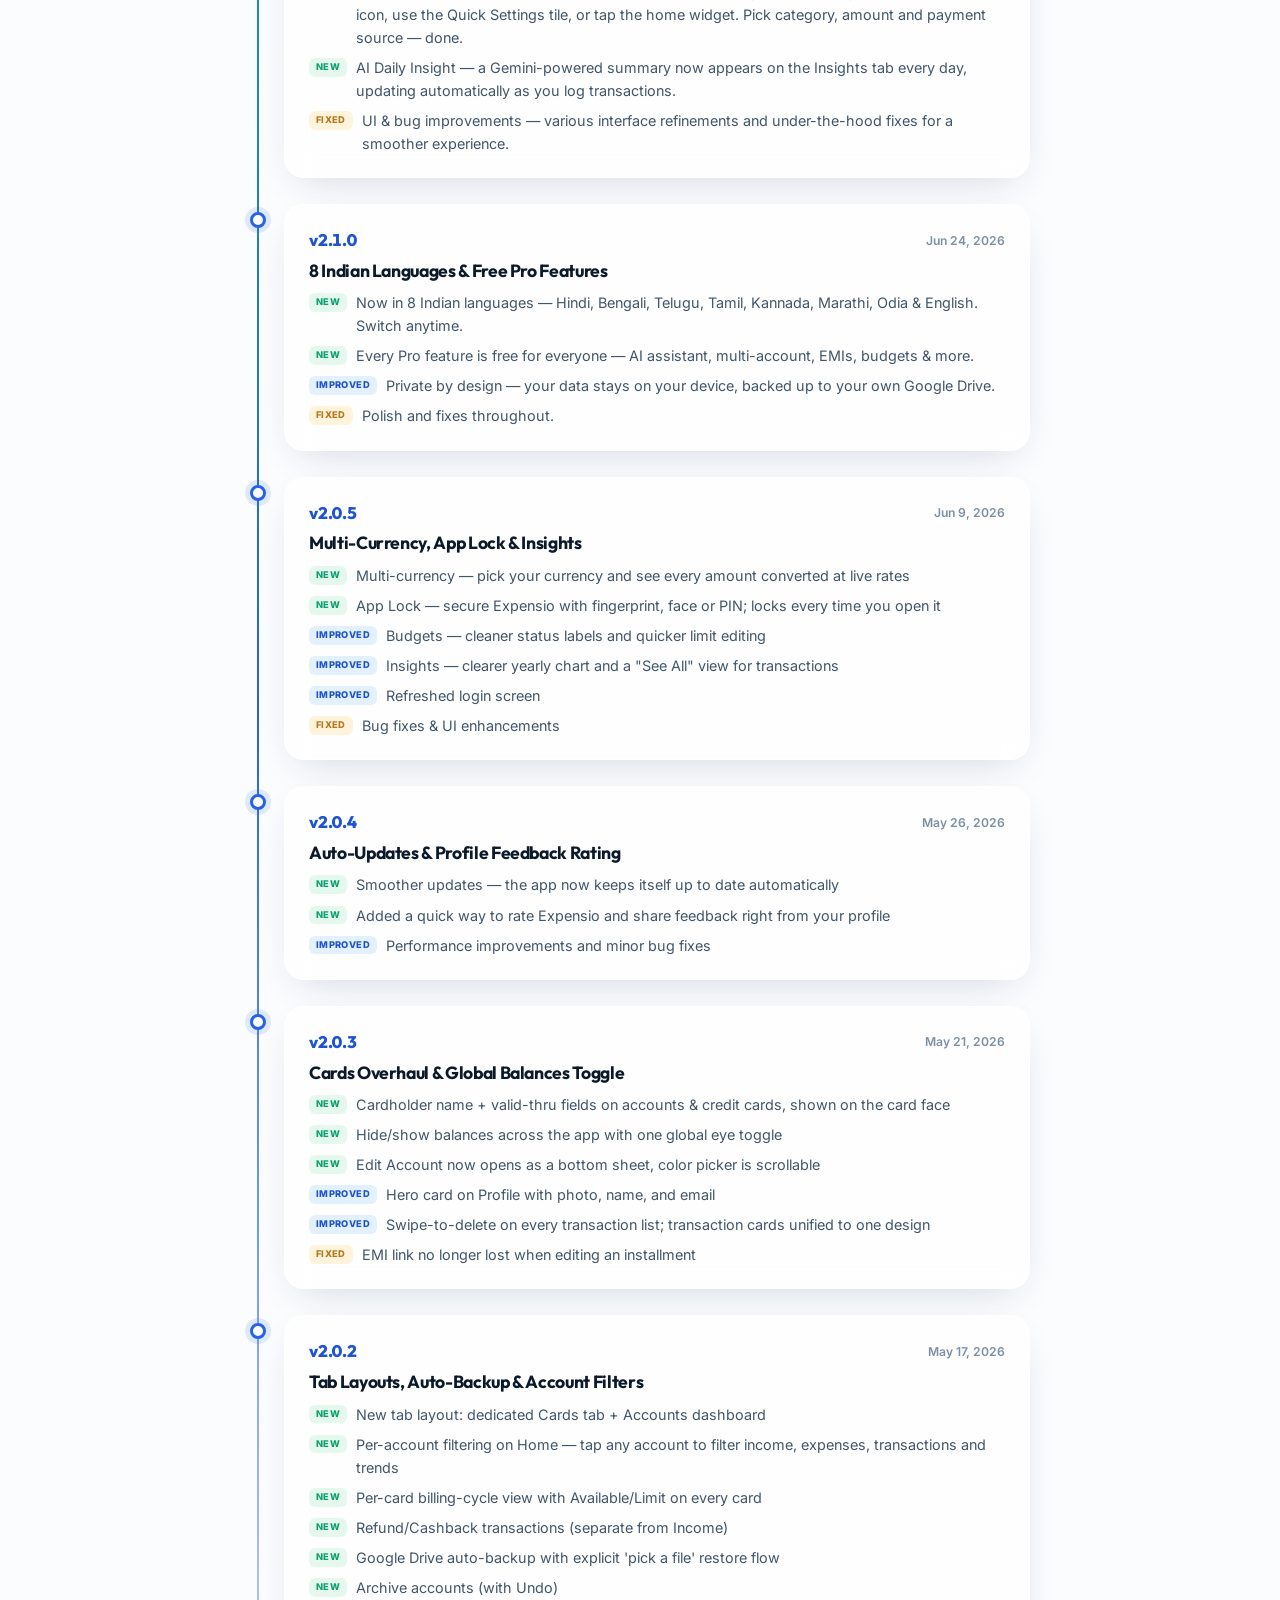
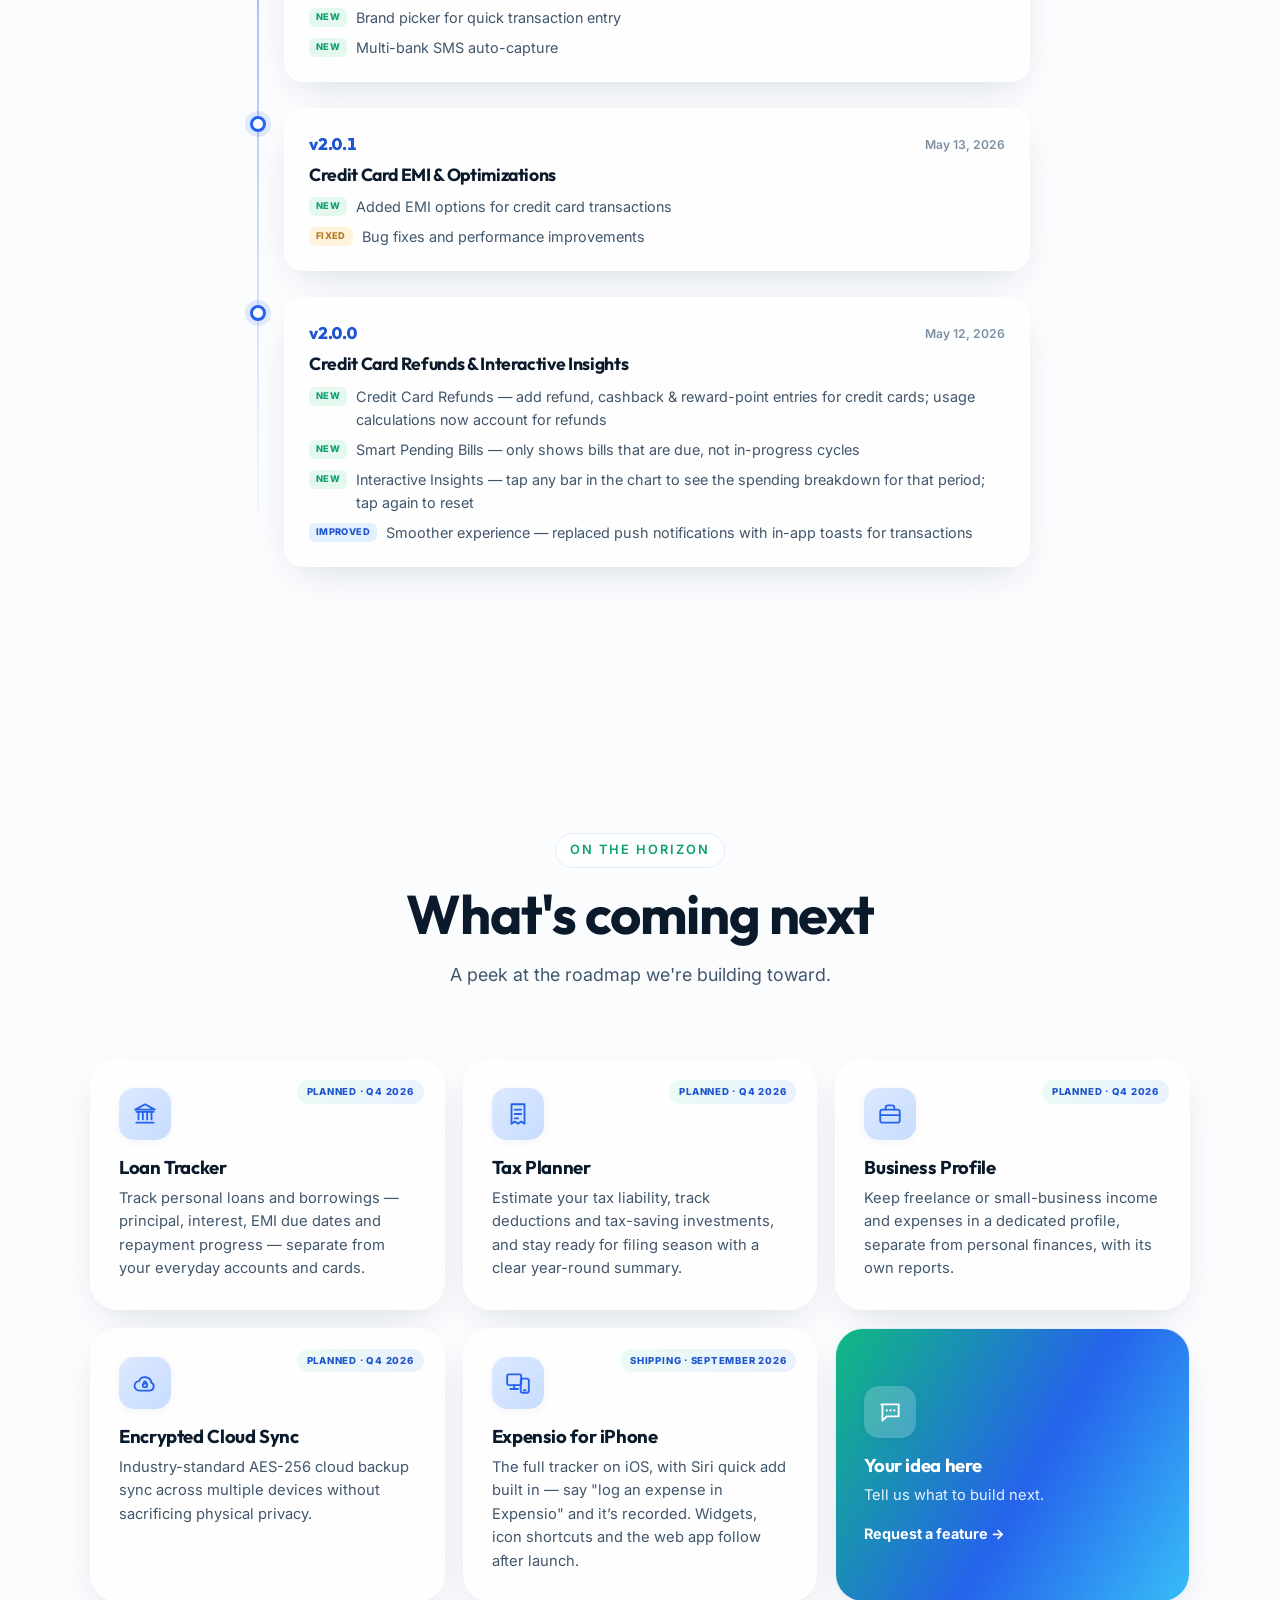
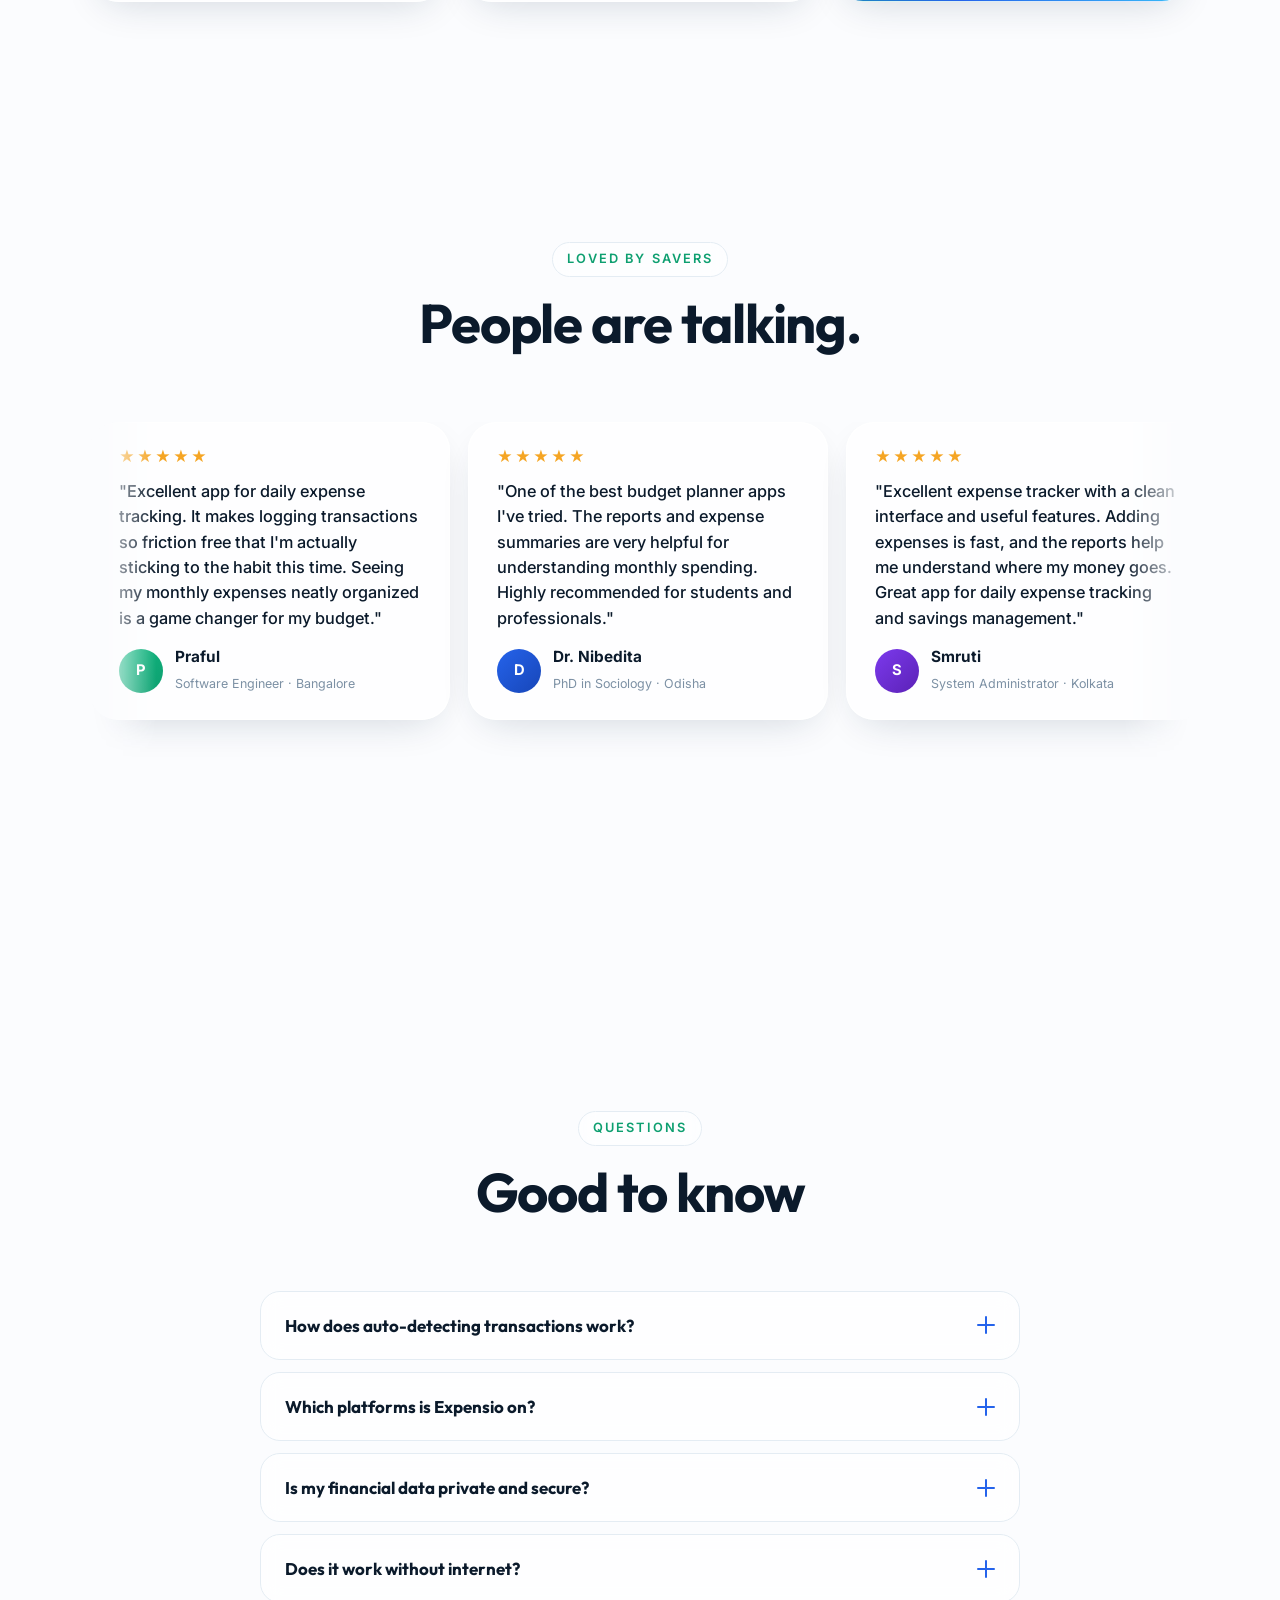
==== commit 5f81f412: "Add SEO basics: robots.txt, sitemap.xml, canonical and social share tags Co-Authored-By: Claude Sonn" ====
--- a/index.html
+++ b/index.html
@@ -5,6 +5,17 @@
 <meta name="viewport" content="width=device-width, initial-scale=1.0, maximum-scale=1.0, user-scalable=no" />
 <title>Expensio — Take Control of Every Rupee</title>
 <meta name="description" content="Expensio automatically detects transactions from your bank messages and tracks expenses, budgets, cards, EMIs and insights — beautifully, privately, offline-first." />
+<link rel="canonical" href="https://expensio.co.in/" />
+
+<meta property="og:type" content="website" />
+<meta property="og:url" content="https://expensio.co.in/" />
+<meta property="og:title" content="Expensio — Take Control of Every Rupee" />
+<meta property="og:description" content="Expensio automatically detects transactions from your bank messages and tracks expenses, budgets, cards, EMIs and insights — beautifully, privately, offline-first." />
+<meta property="og:image" content="https://expensio.co.in/assets/mark.png" />
+<meta name="twitter:card" content="summary" />
+<meta name="twitter:title" content="Expensio — Take Control of Every Rupee" />
+<meta name="twitter:description" content="Expensio automatically detects transactions from your bank messages and tracks expenses, budgets, cards, EMIs and insights — beautifully, privately, offline-first." />
+<meta name="twitter:image" content="https://expensio.co.in/assets/mark.png" />
 
 <link rel="icon" type="image/png" href="assets/mark.png?v=20260828" />
 <link rel="preconnect" href="https://fonts.googleapis.com" />
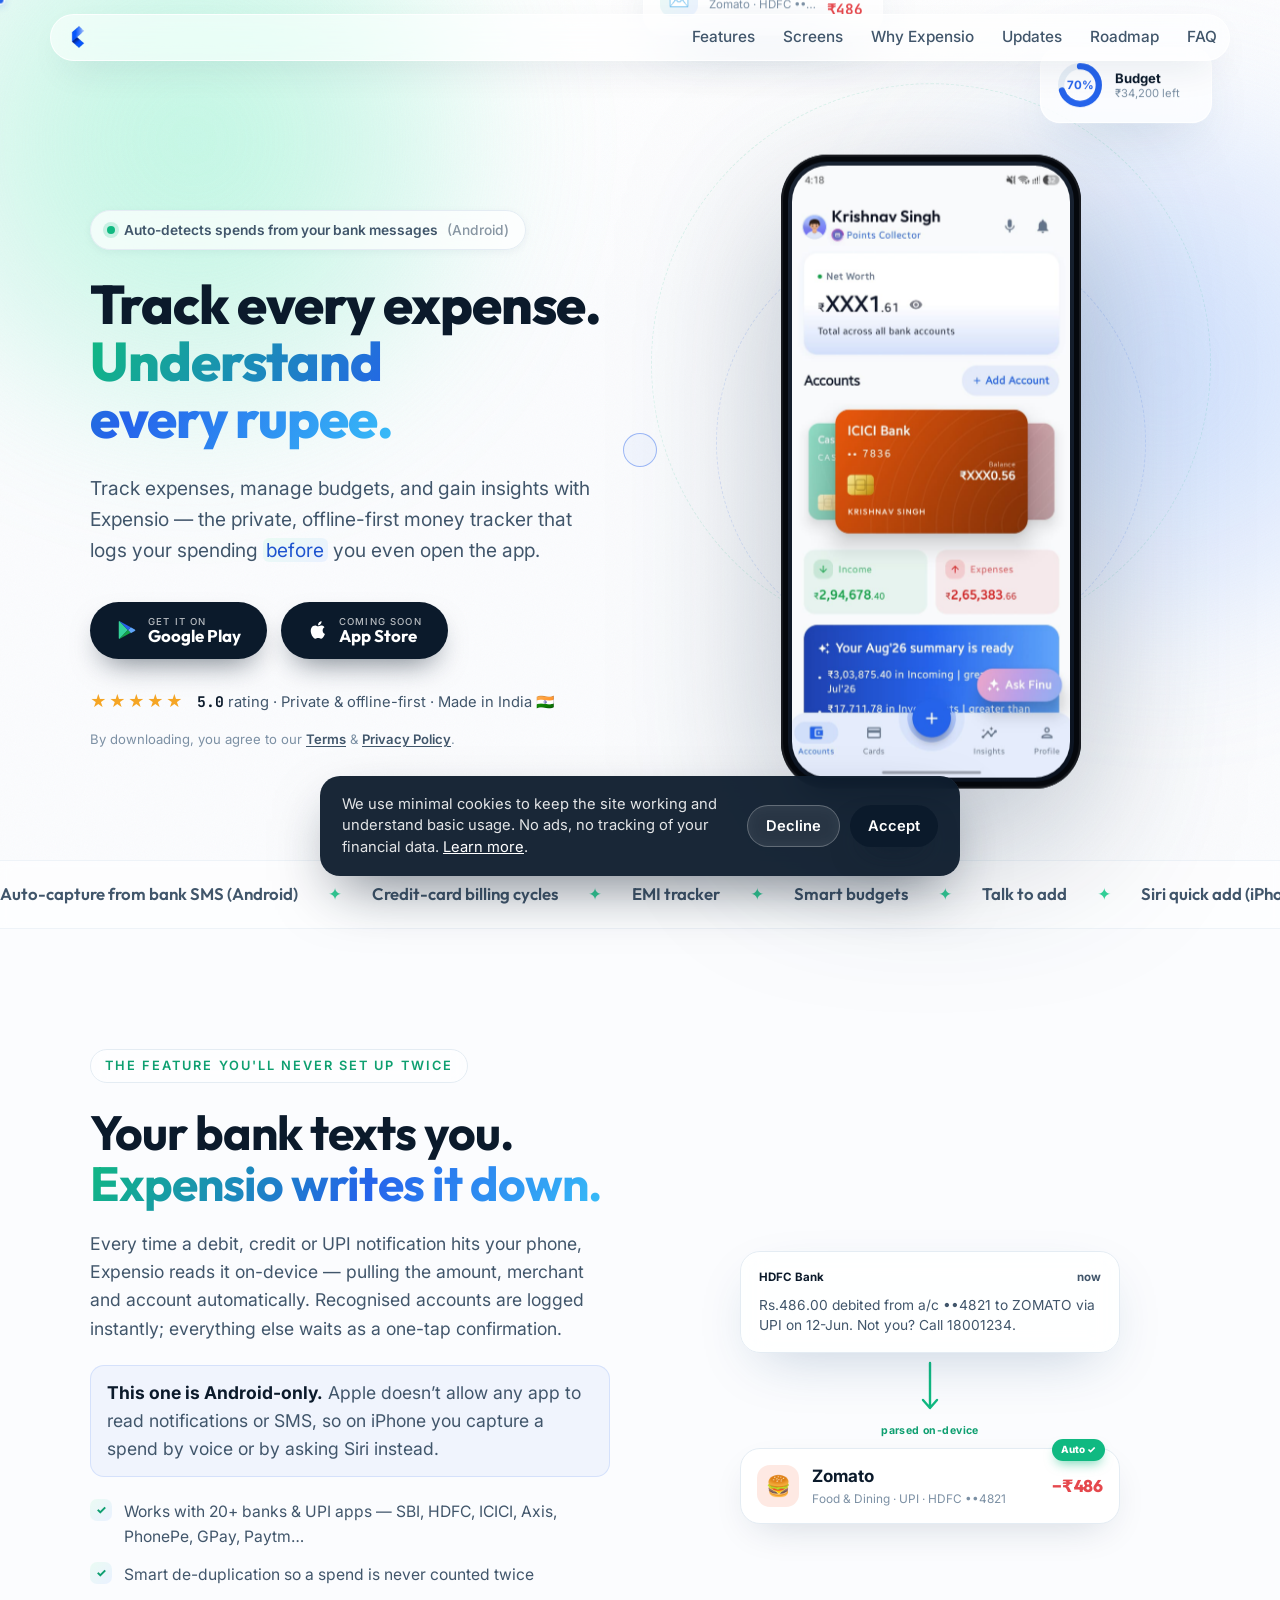
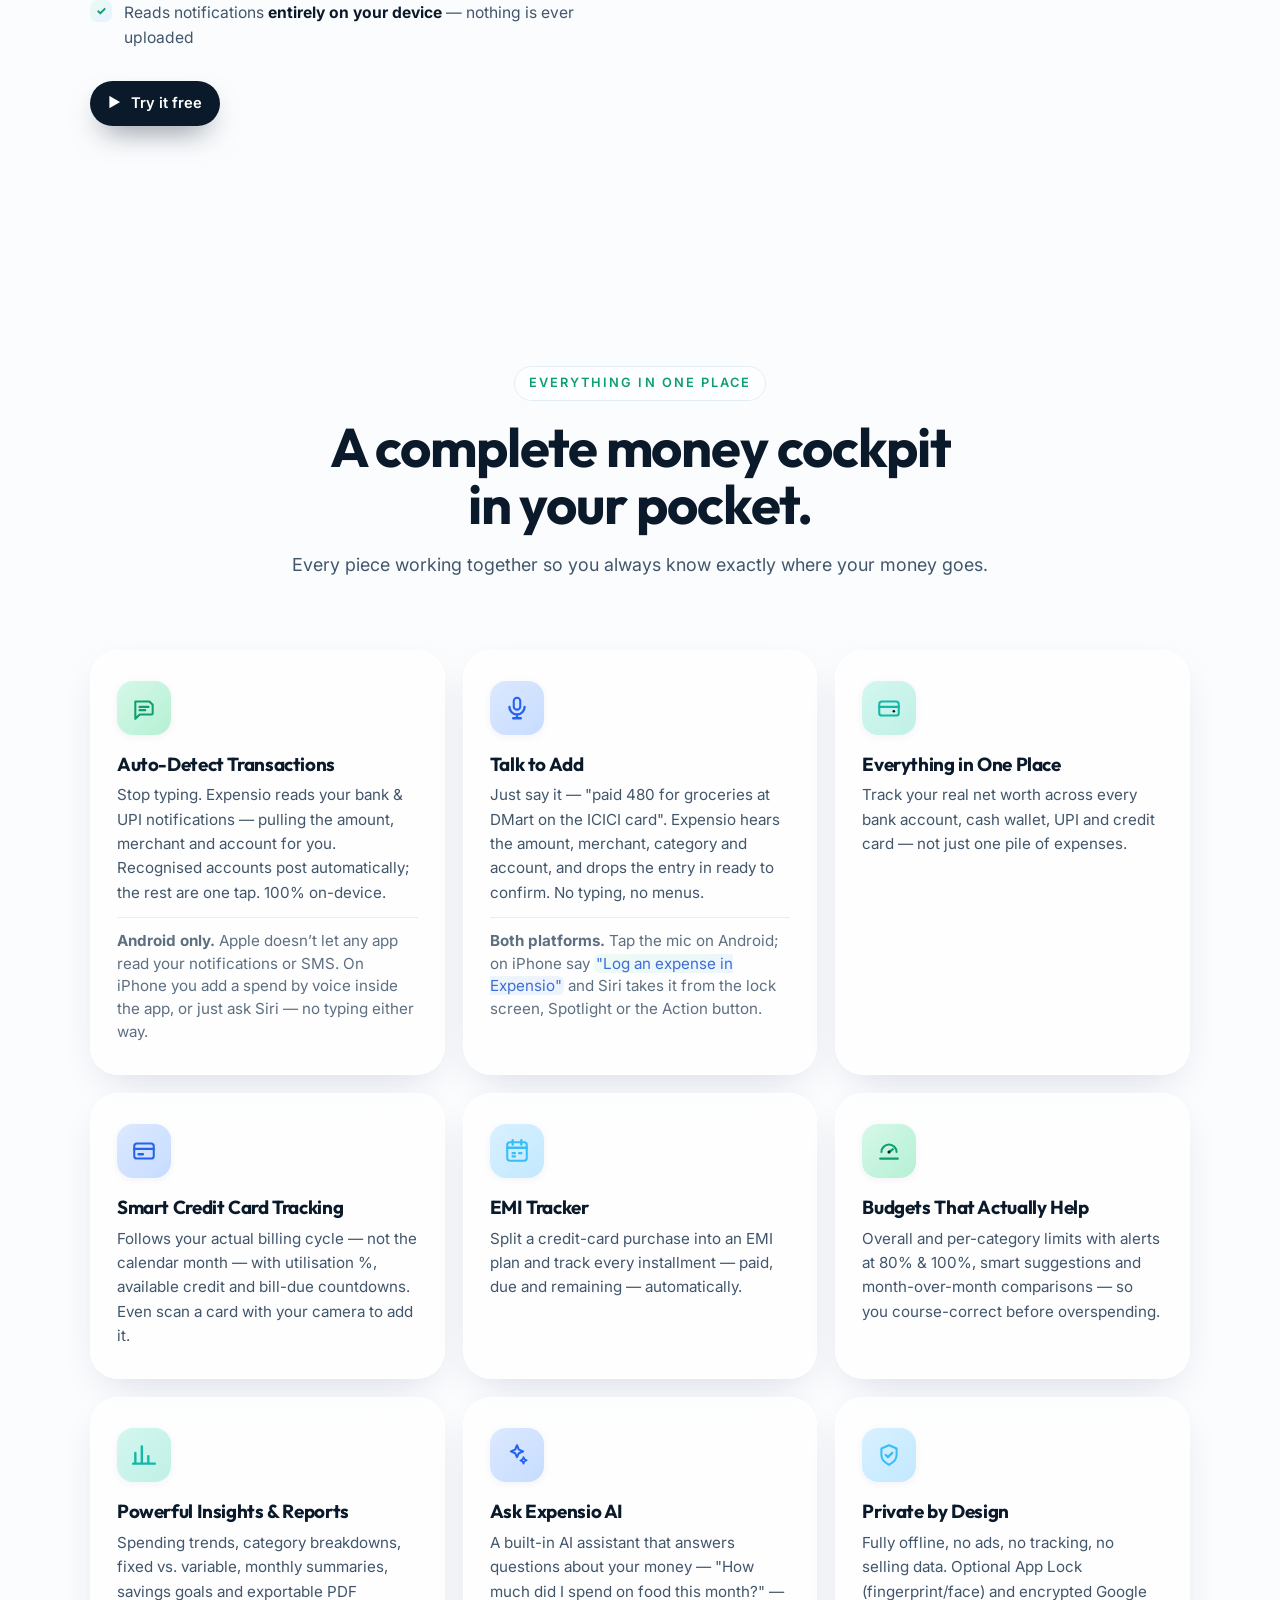
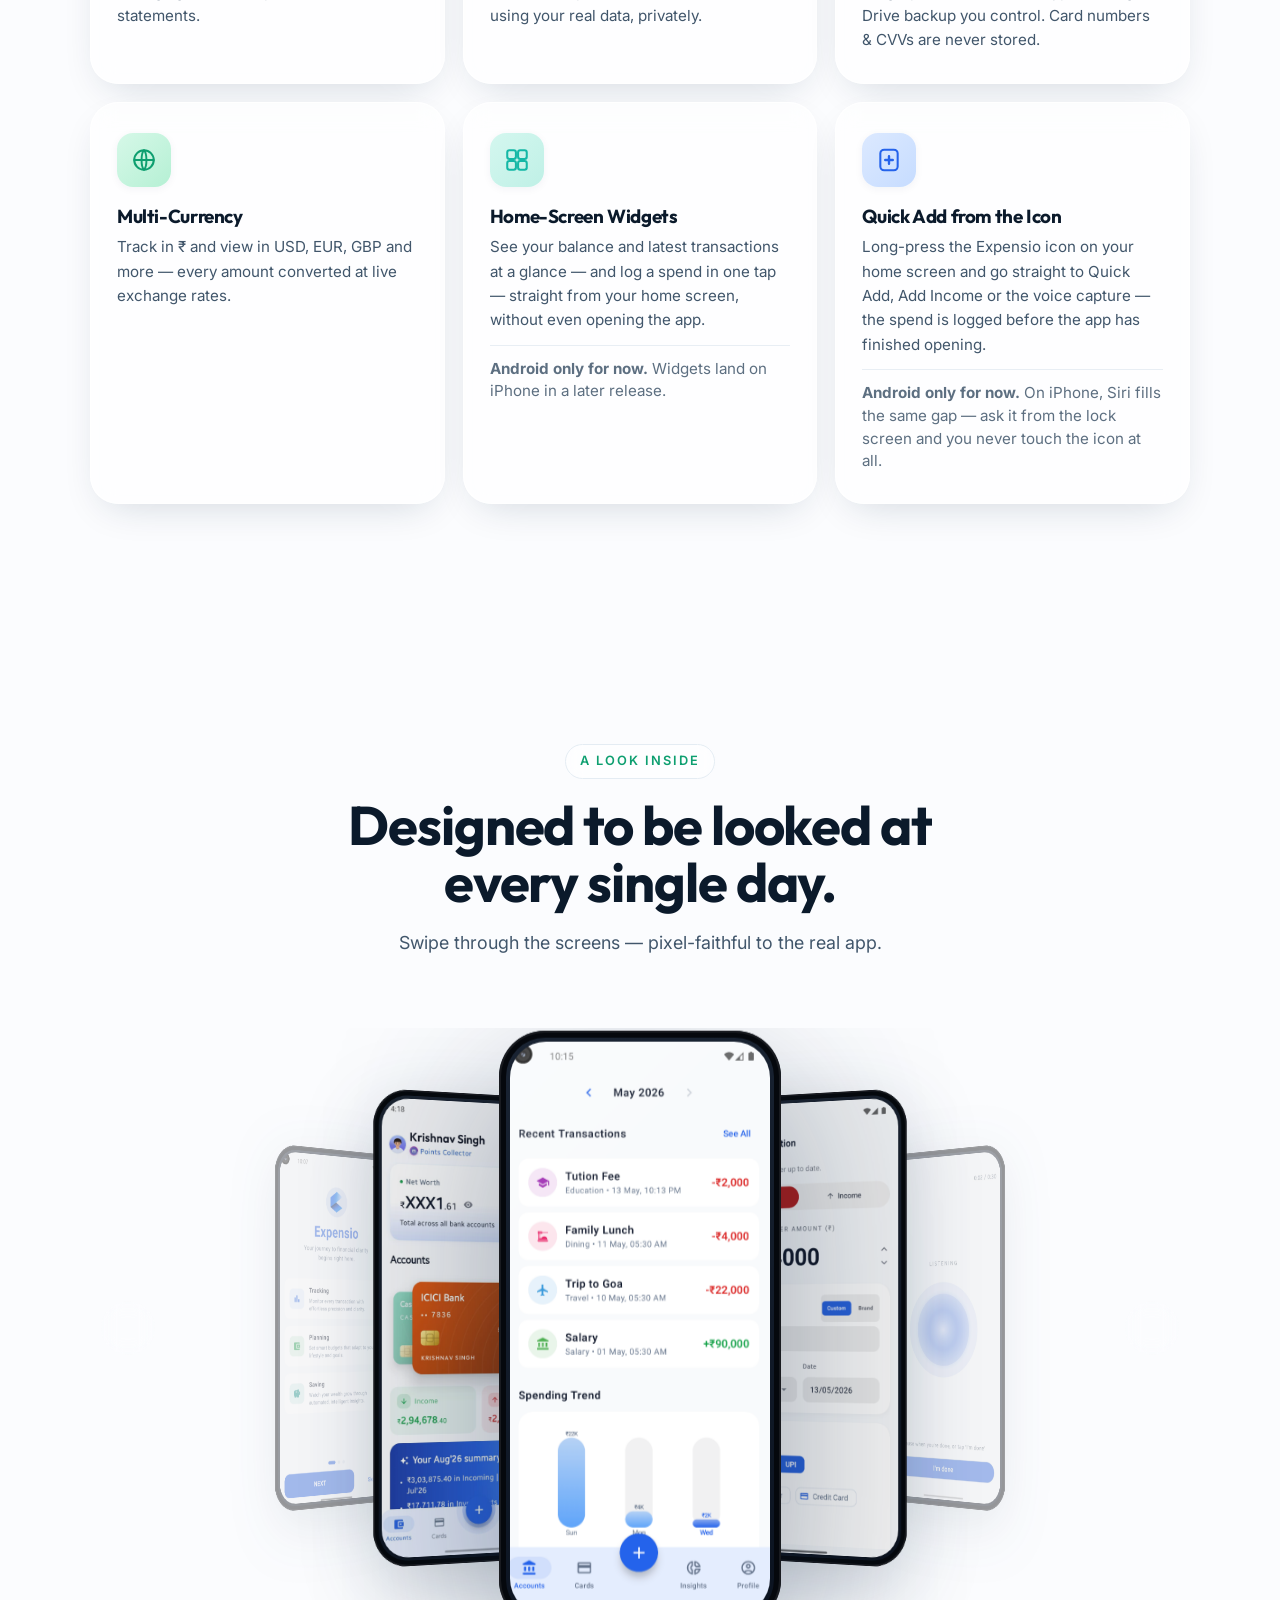
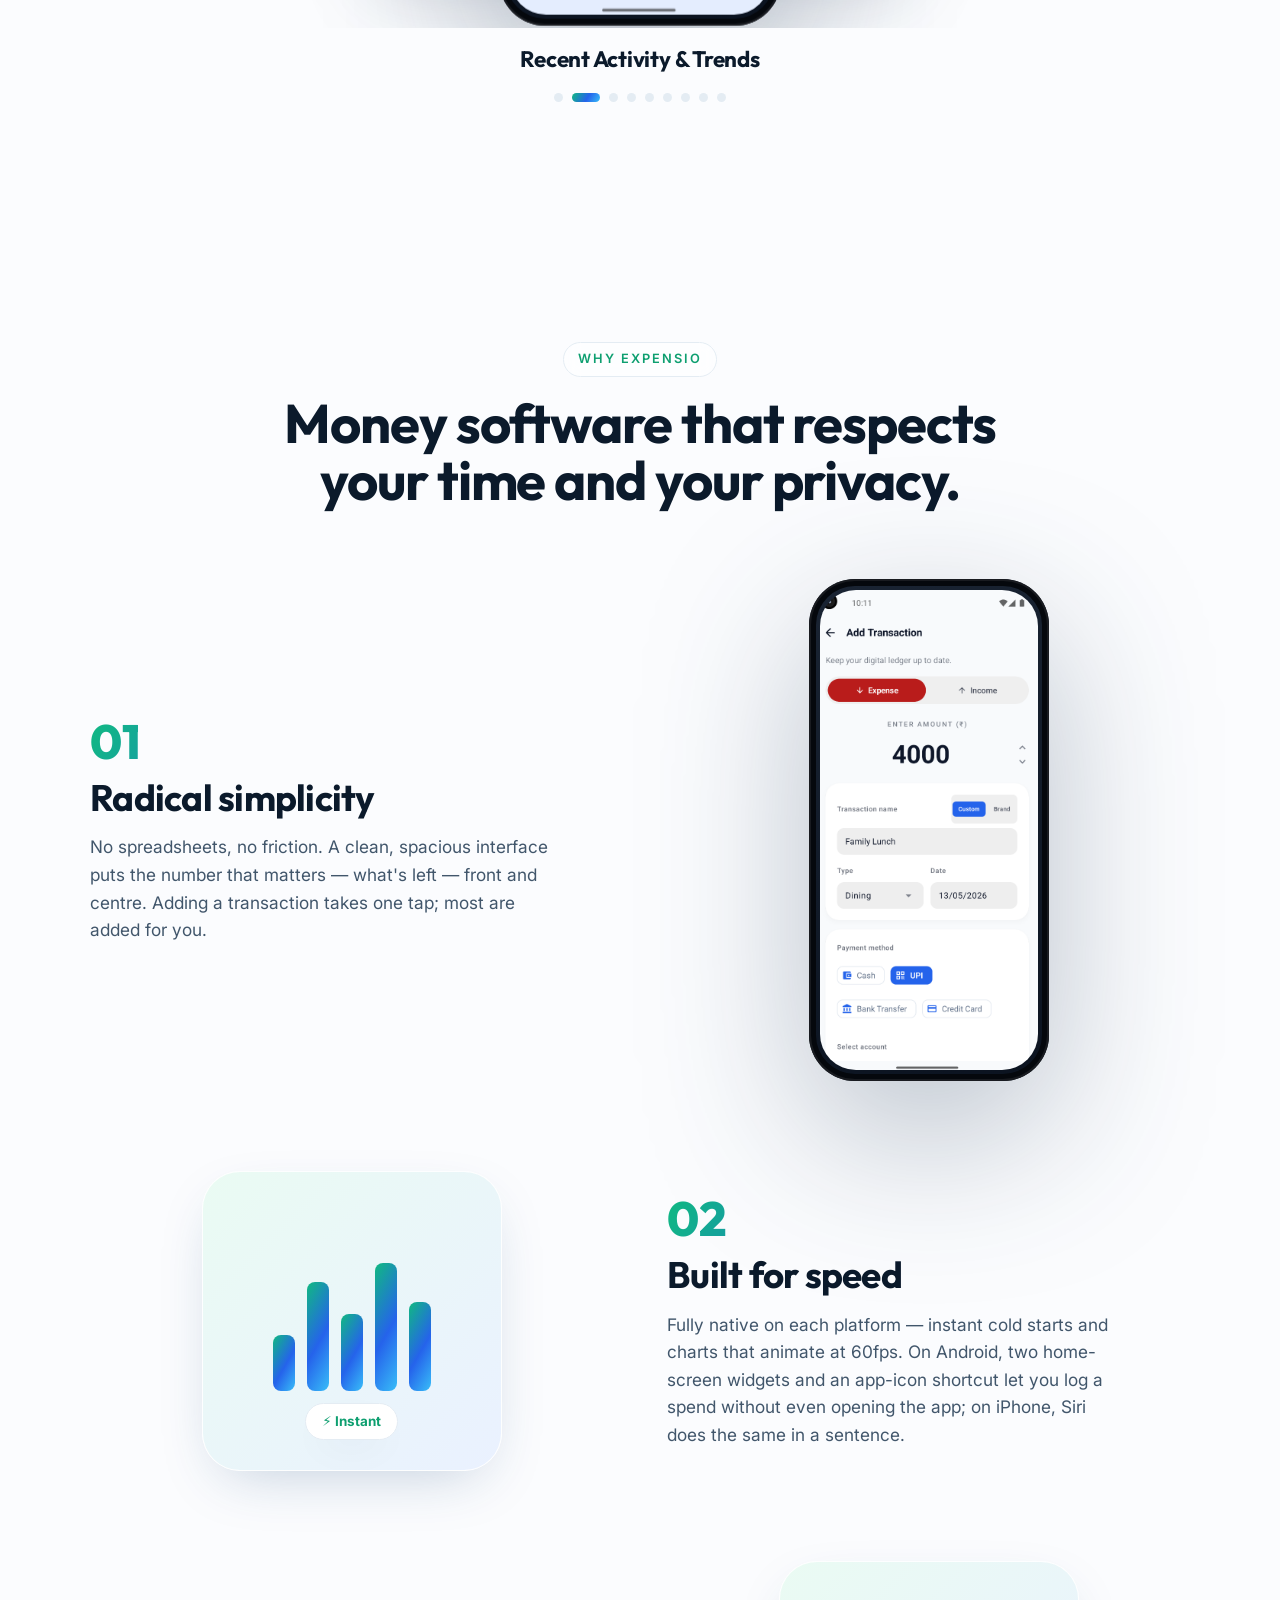
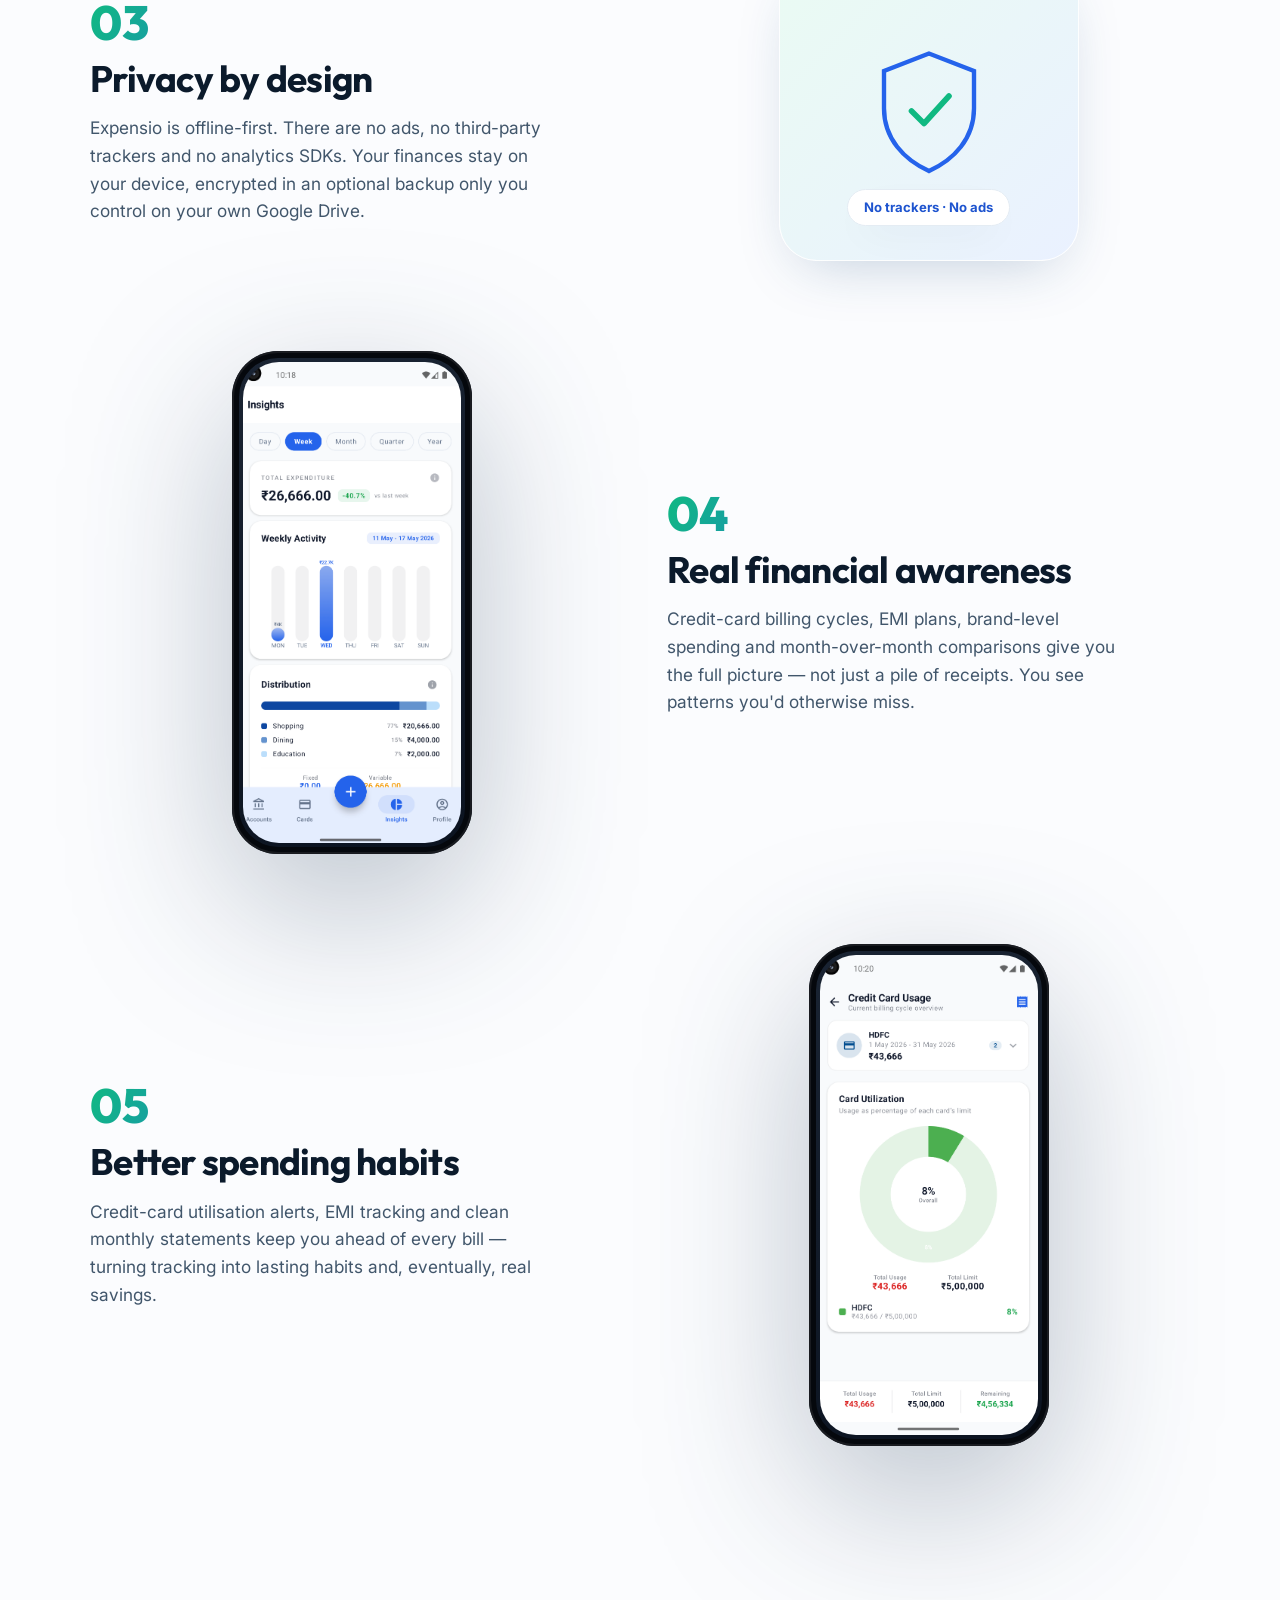
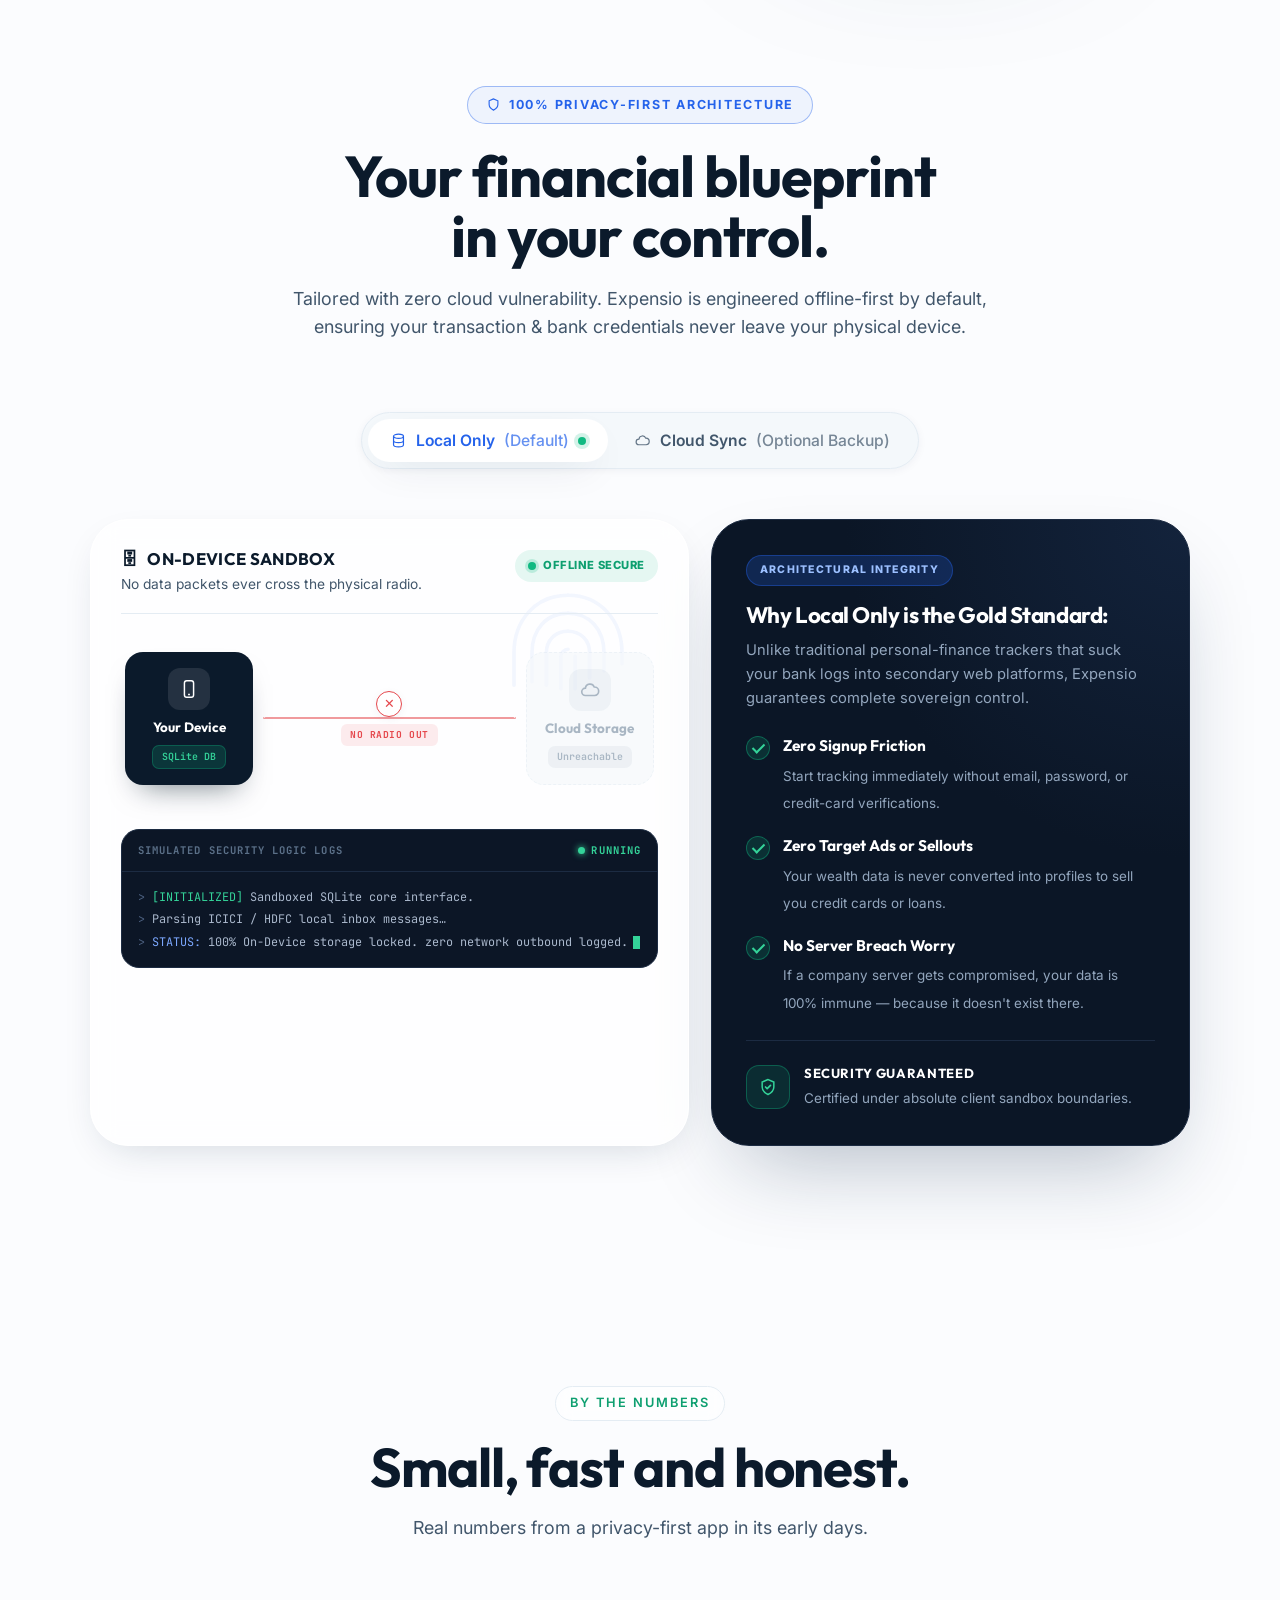
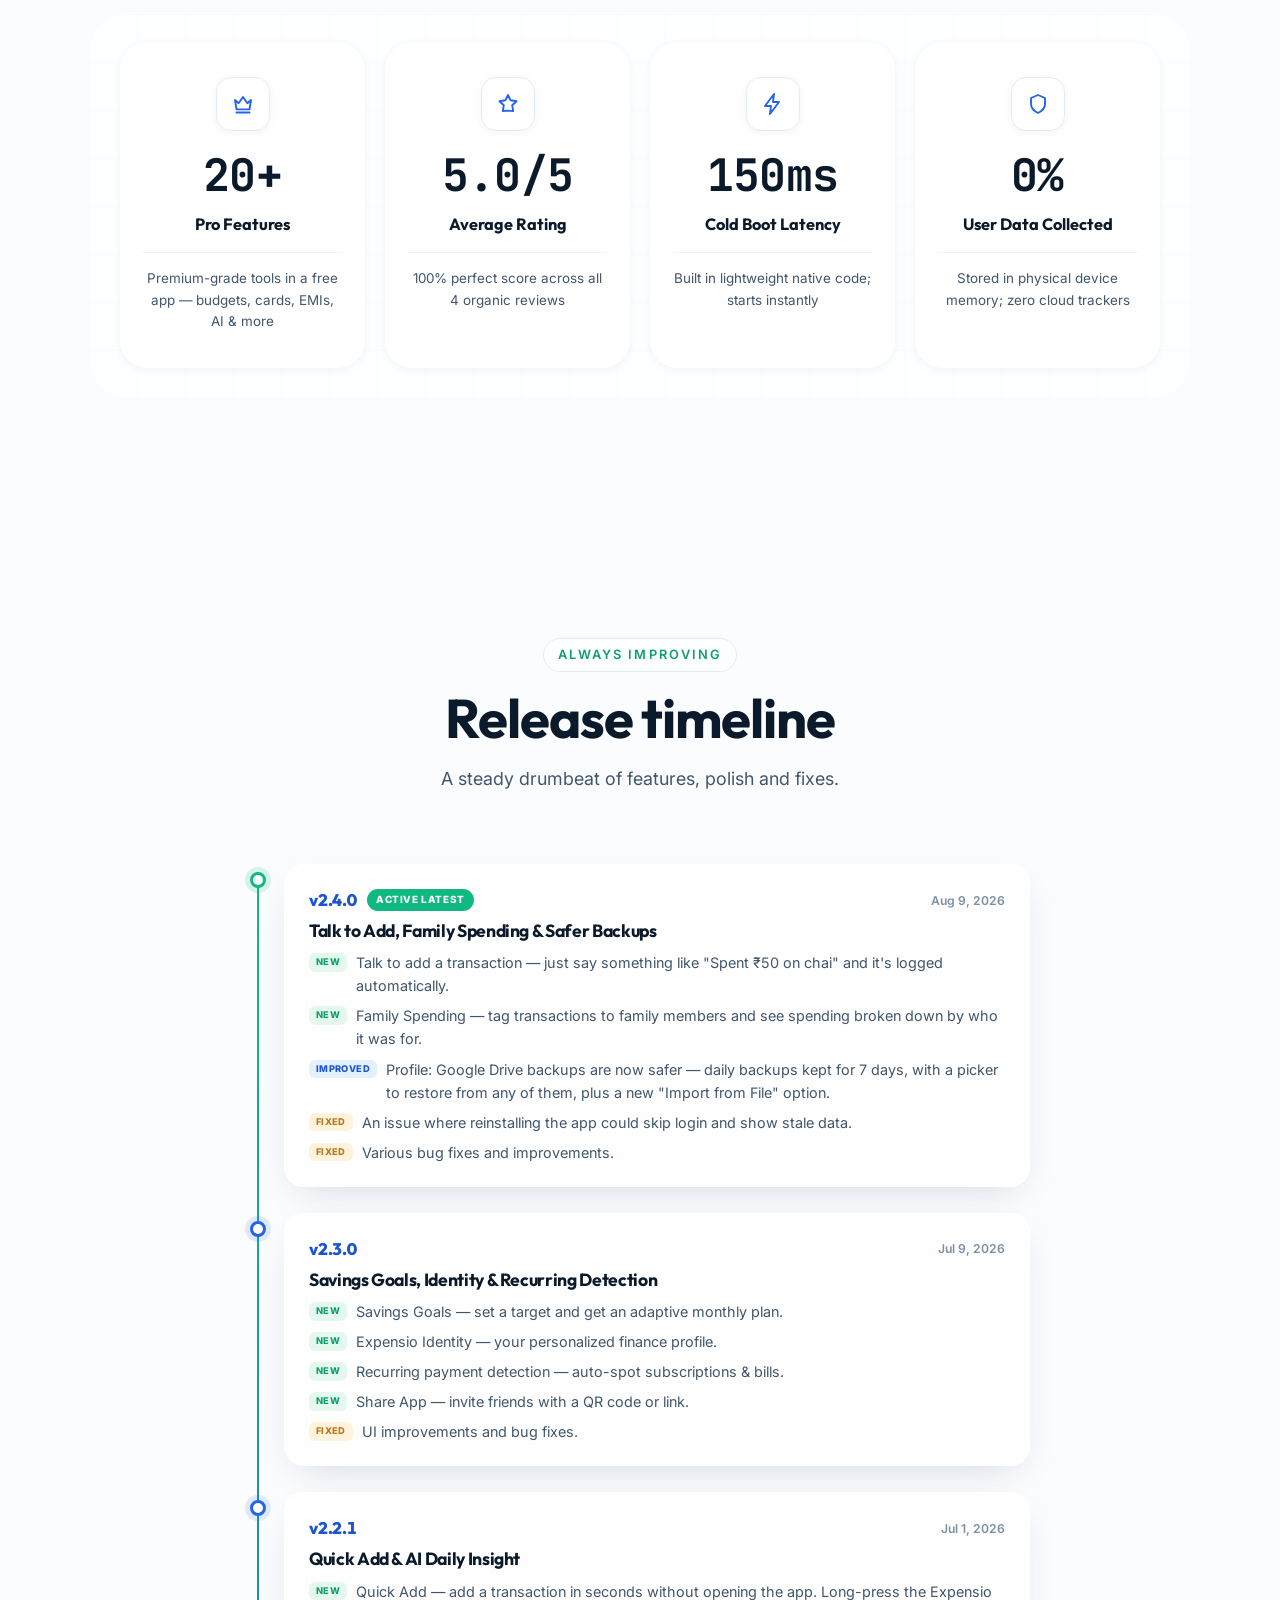
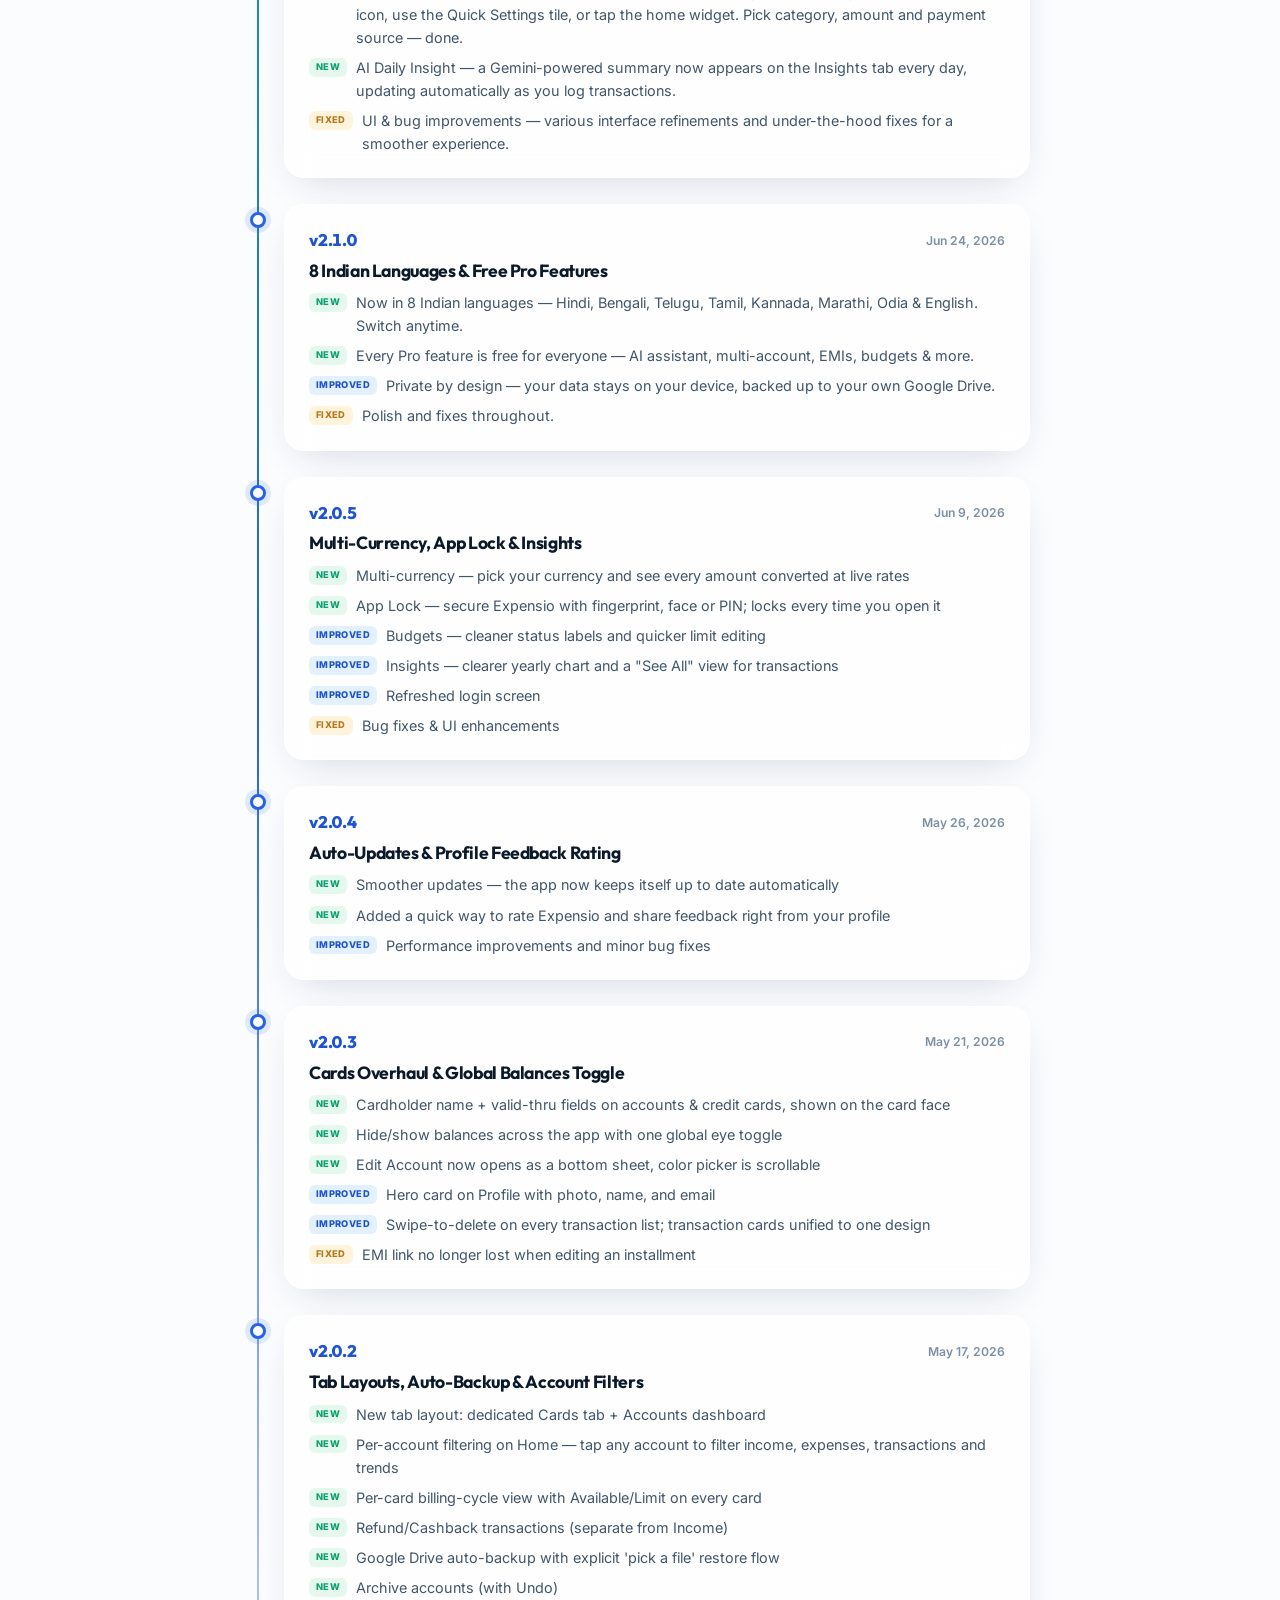
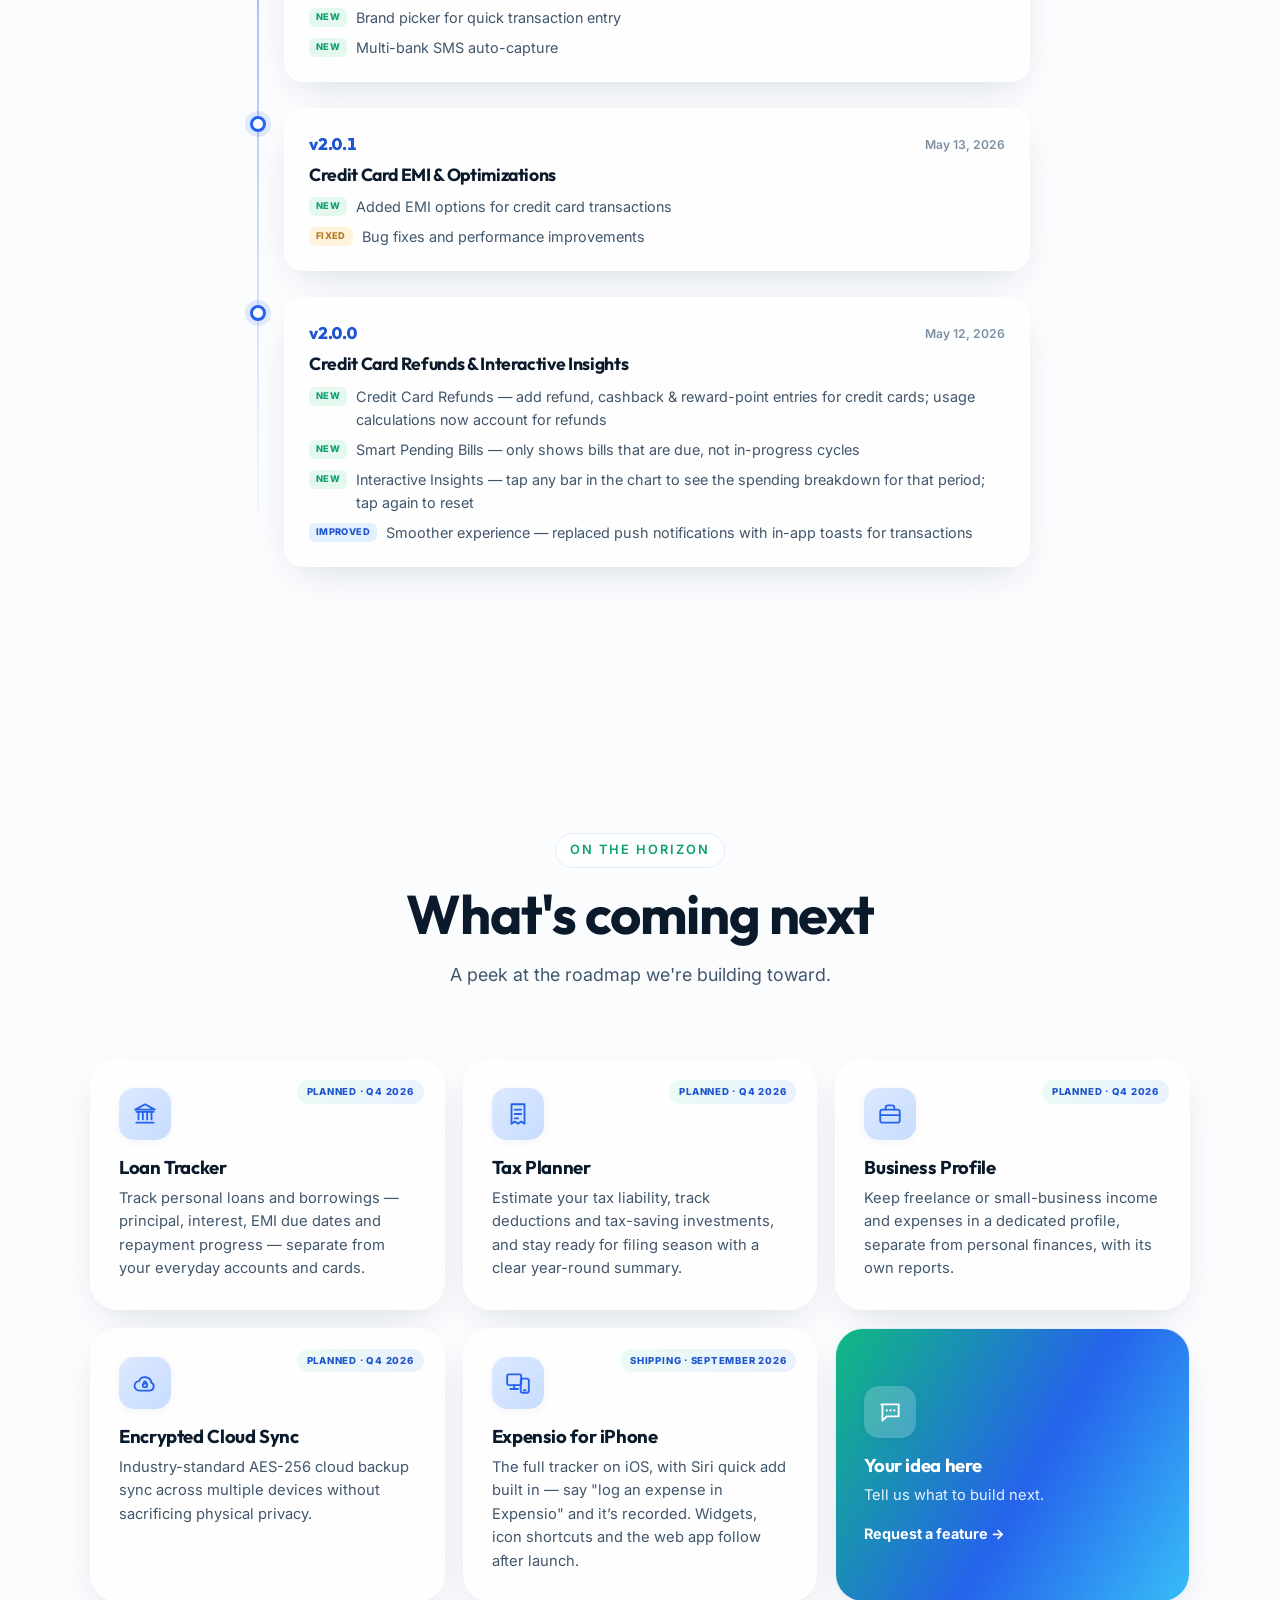
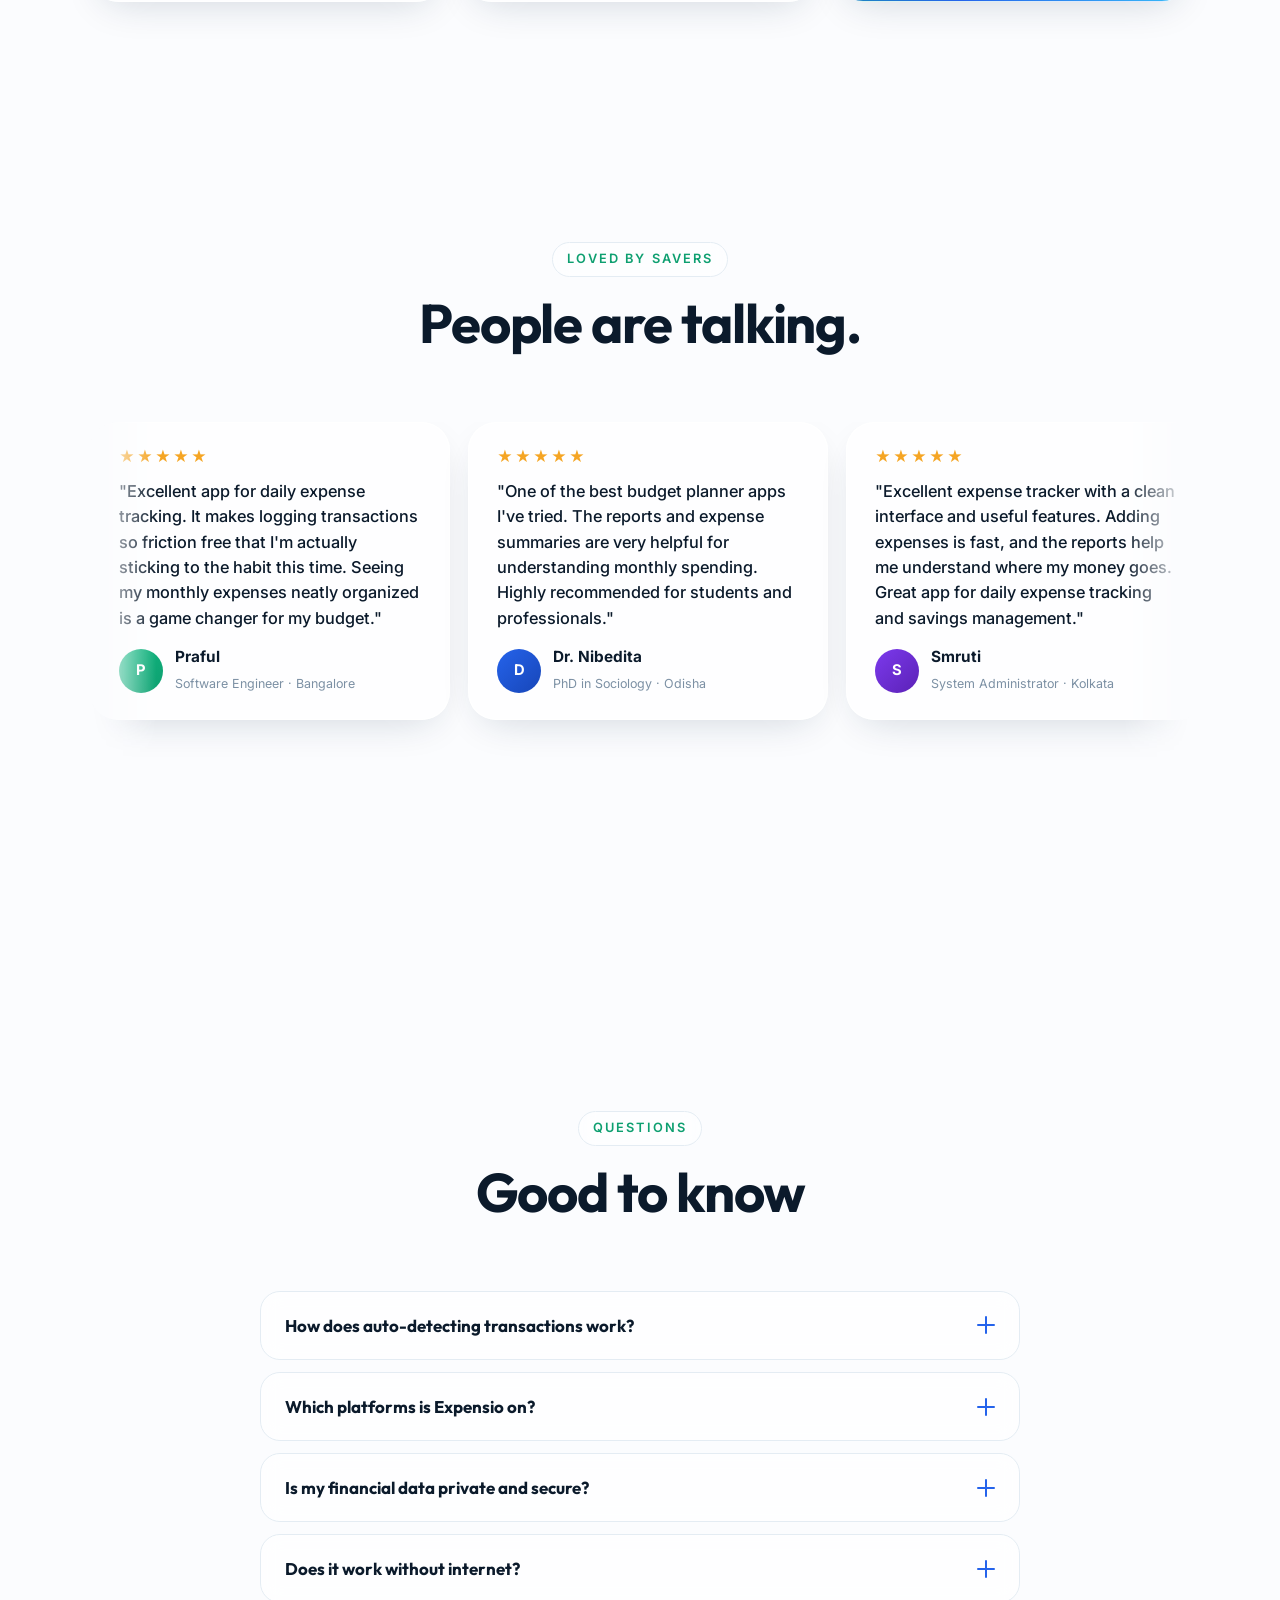
==== commit f57eaaaa: "Add JSON-LD structured data for Organization, SoftwareApplication and FAQPage Co-Authored-By: Claude" ====
--- a/index.html
+++ b/index.html
@@ -22,6 +22,90 @@
 <link rel="preconnect" href="https://fonts.gstatic.com" crossorigin />
 <link href="https://fonts.googleapis.com/css2?family=Outfit:wght@400;500;600;700;800&family=Inter:wght@400;500;600;700&family=JetBrains+Mono:wght@500;600;700&display=swap" rel="stylesheet" />
 <link rel="stylesheet" href="styles.css?v=20260828" />
+<script type="application/ld+json">
+{
+  "@context": "https://schema.org",
+  "@graph": [
+    {
+      "@type": "Organization",
+      "name": "Expensio",
+      "url": "https://expensio.co.in/",
+      "logo": "https://expensio.co.in/assets/mark.png"
+    },
+    {
+      "@type": "SoftwareApplication",
+      "name": "Expensio",
+      "url": "https://expensio.co.in/",
+      "applicationCategory": "FinanceApplication",
+      "operatingSystem": "Android, iOS",
+      "offers": {
+        "@type": "Offer",
+        "price": "0",
+        "priceCurrency": "INR"
+      },
+      "aggregateRating": {
+        "@type": "AggregateRating",
+        "ratingValue": "5.0",
+        "bestRating": "5",
+        "reviewCount": "4"
+      }
+    },
+    {
+      "@type": "FAQPage",
+      "mainEntity": [
+        {
+          "@type": "Question",
+          "name": "How does auto-detecting transactions work?",
+          "acceptedAnswer": {
+            "@type": "Answer",
+            "text": "On Android, with your permission, Expensio reads incoming bank and UPI notifications on your device, extracts the amount, merchant and account, and logs the transaction. Recognised accounts are captured automatically; anything ambiguous waits as a one-tap confirmation. The parsing happens entirely on your phone — nothing is ever uploaded. On iPhone this isn't possible — Apple doesn't let any app read notifications or SMS. Instead you add a spend by voice in the app or by asking Siri, which takes about as long as reading the notification would."
+          }
+        },
+        {
+          "@type": "Question",
+          "name": "Which platforms is Expensio on?",
+          "acceptedAnswer": {
+            "@type": "Answer",
+            "text": "Expensio is on Android today, and lands on iPhone in September 2026. Everything core is identical on both — accounts, credit-card cycles, EMIs, budgets, insights, backups and offline-first privacy. Automatic capture from bank notifications is Android-only, because Apple doesn't permit it — iPhone users add a spend by voice or via Siri. Home-screen widgets and app-icon shortcuts are also Android-only for now, and follow on iOS in a later release."
+          }
+        },
+        {
+          "@type": "Question",
+          "name": "Is my financial data private and secure?",
+          "acceptedAnswer": {
+            "@type": "Answer",
+            "text": "Yes. Expensio is offline-first with no ads and no third-party trackers. Your data lives in a local database on your device, protected by an optional biometric App Lock. Backups go only to your own Google Drive, and full card numbers and CVVs are never stored."
+          }
+        },
+        {
+          "@type": "Question",
+          "name": "Does it work without internet?",
+          "acceptedAnswer": {
+            "@type": "Answer",
+            "text": "Completely. Every core feature — tracking, budgets, analytics, cards and EMIs — works fully offline. An internet connection is only needed for optional extras like Google Drive backup and live currency rates."
+          }
+        },
+        {
+          "@type": "Question",
+          "name": "Is Expensio free?",
+          "acceptedAnswer": {
+            "@type": "Answer",
+            "text": "Yes — the core experience is free, including expense & income tracking, budgets and App Lock. Expensio Pro unlocks unlimited accounts & cards, advanced statistics, PDF statements, custom categories and Expensio AI, with a free trial."
+          }
+        },
+        {
+          "@type": "Question",
+          "name": "Can I back up and move my data?",
+          "acceptedAnswer": {
+            "@type": "Answer",
+            "text": "Absolutely. Auto and manual backups sync to your own Google Drive, and you can export your full history to CSV or JSON at any time. You own your data, always."
+          }
+        }
+      ]
+    }
+  ]
+}
+</script>
 </head>
 <body>
 
